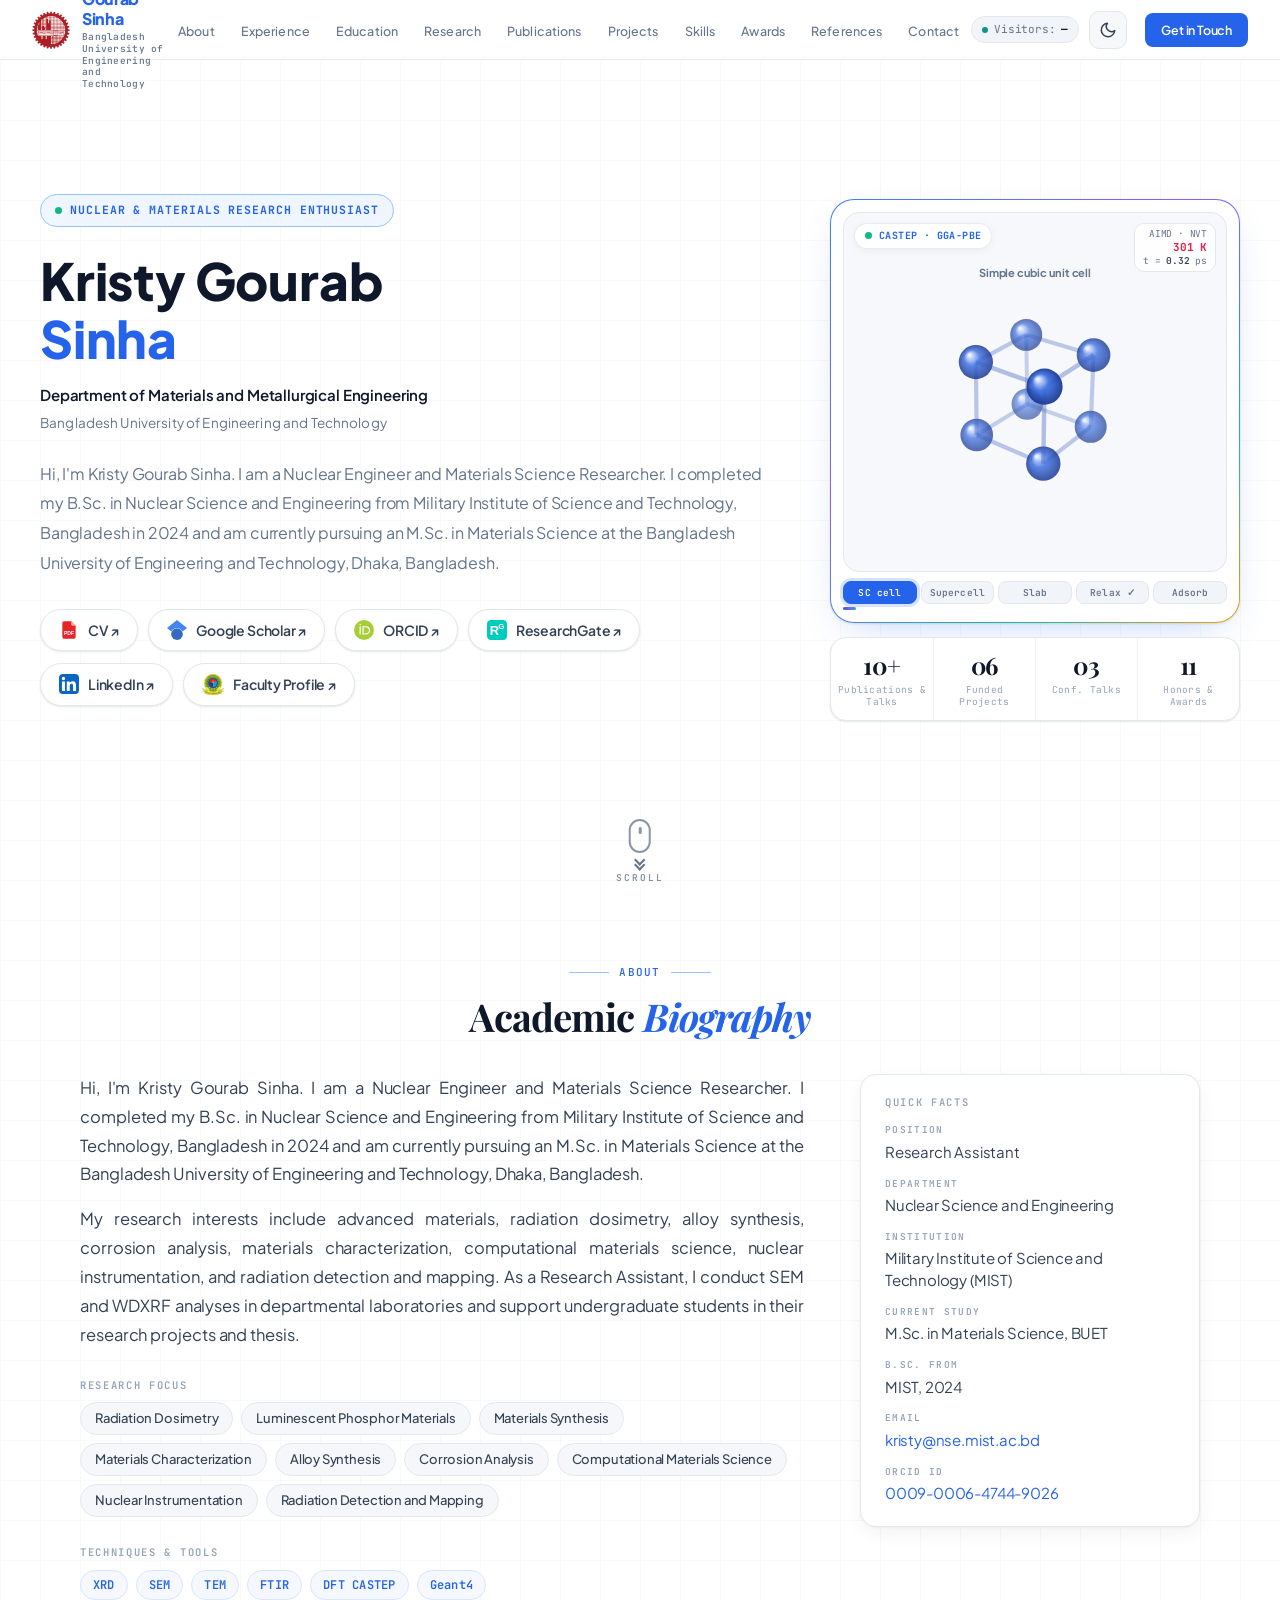
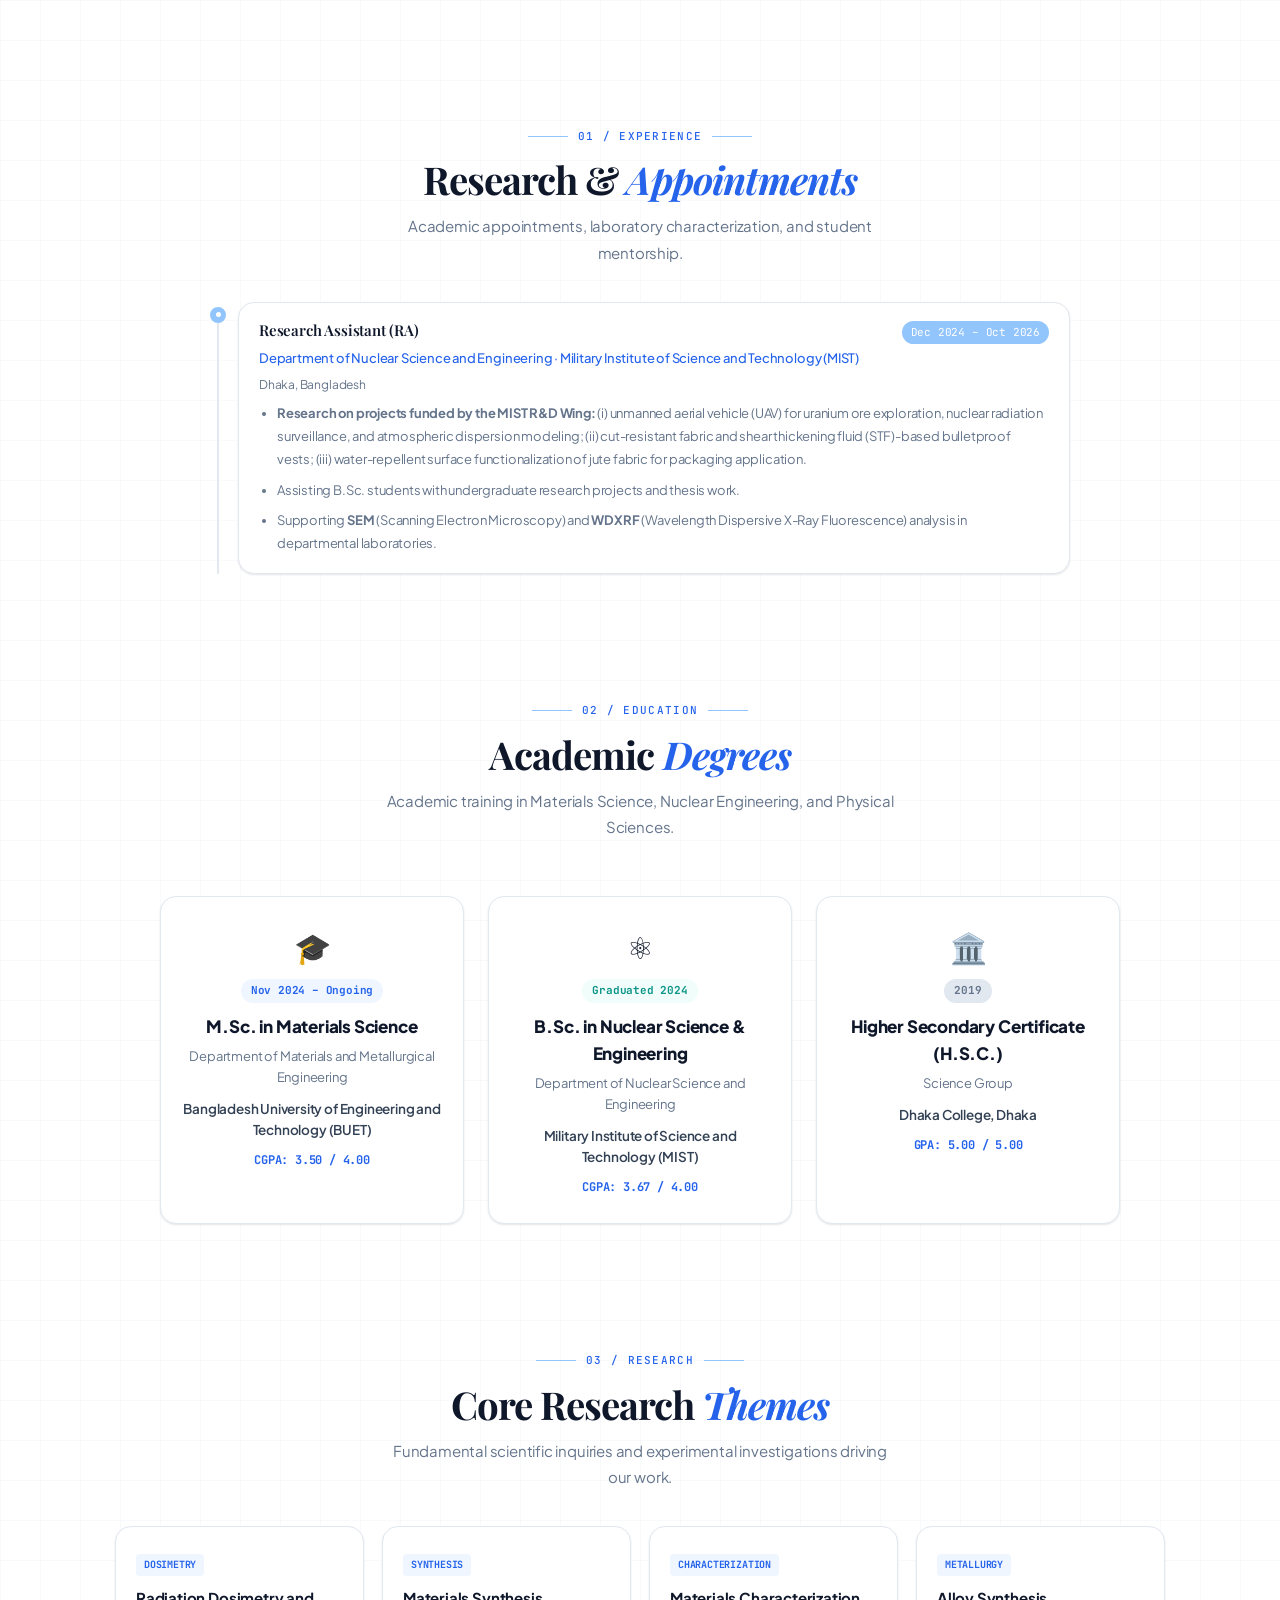
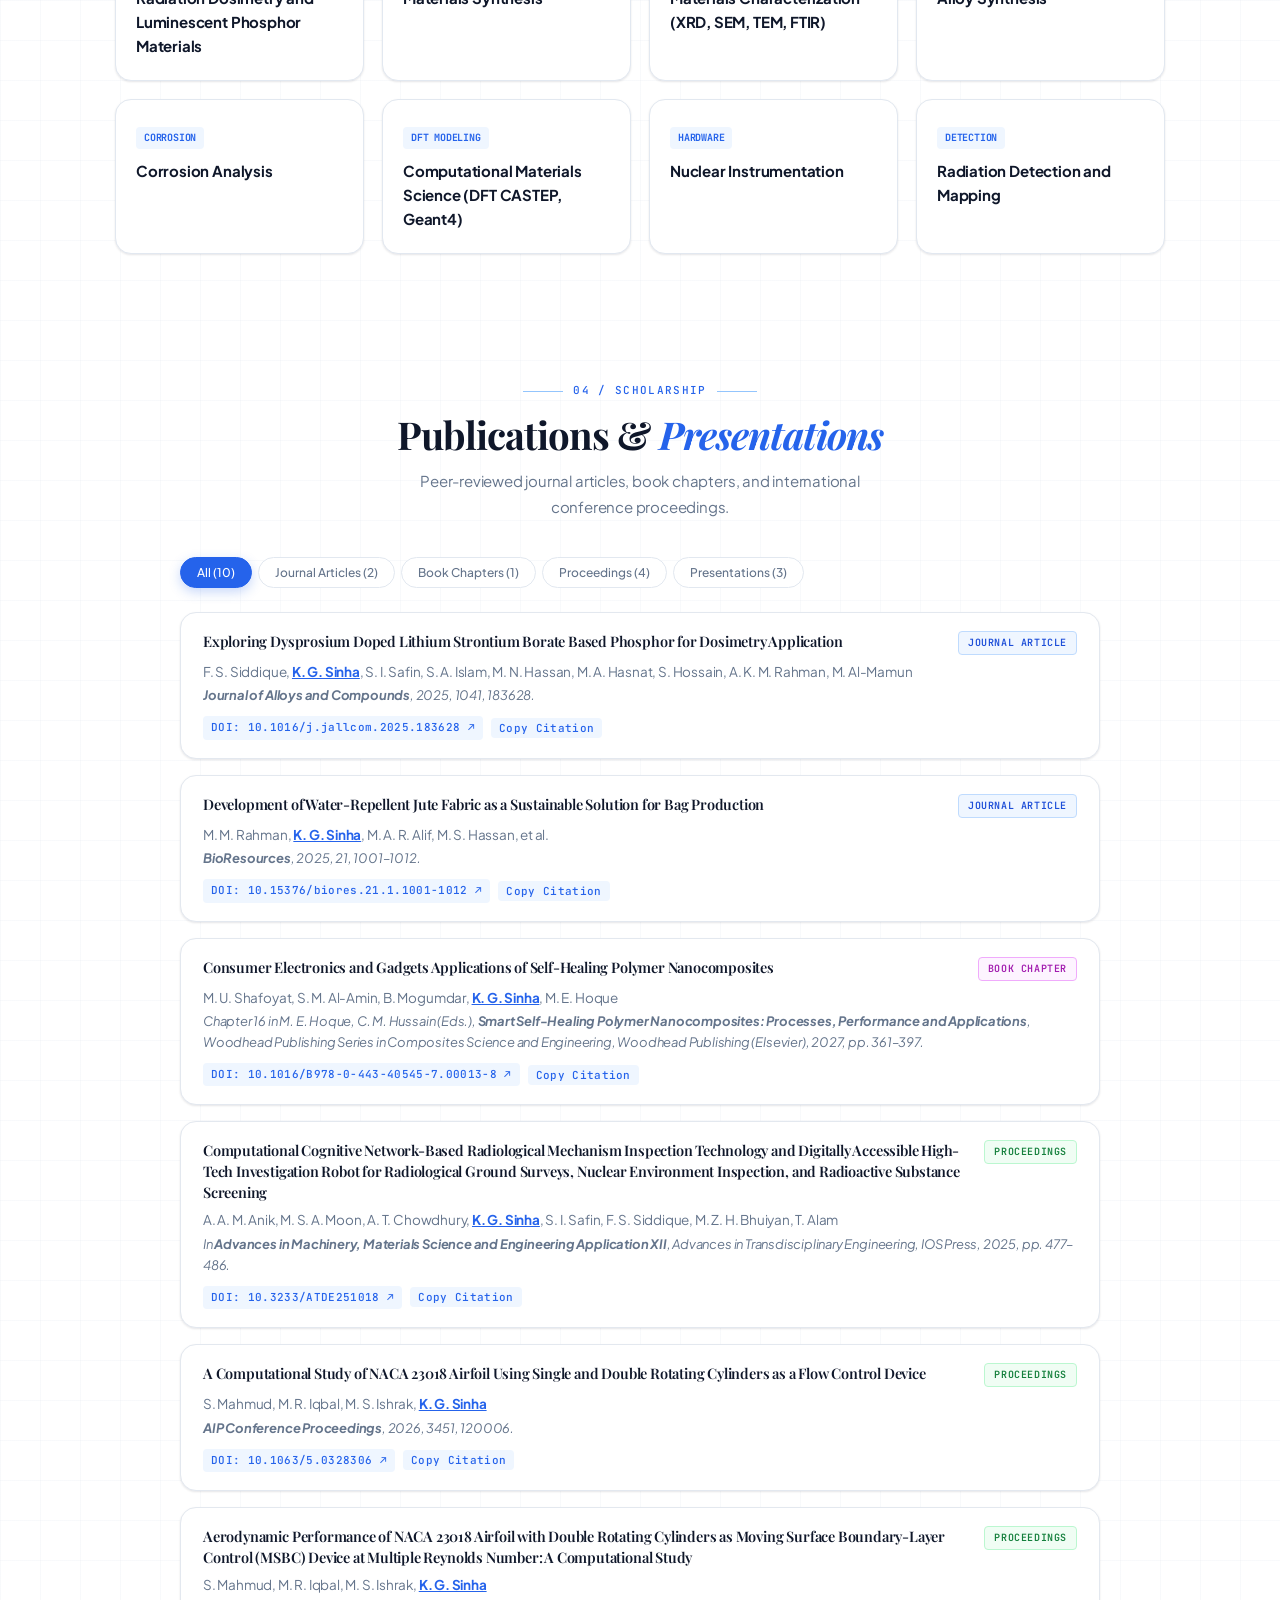
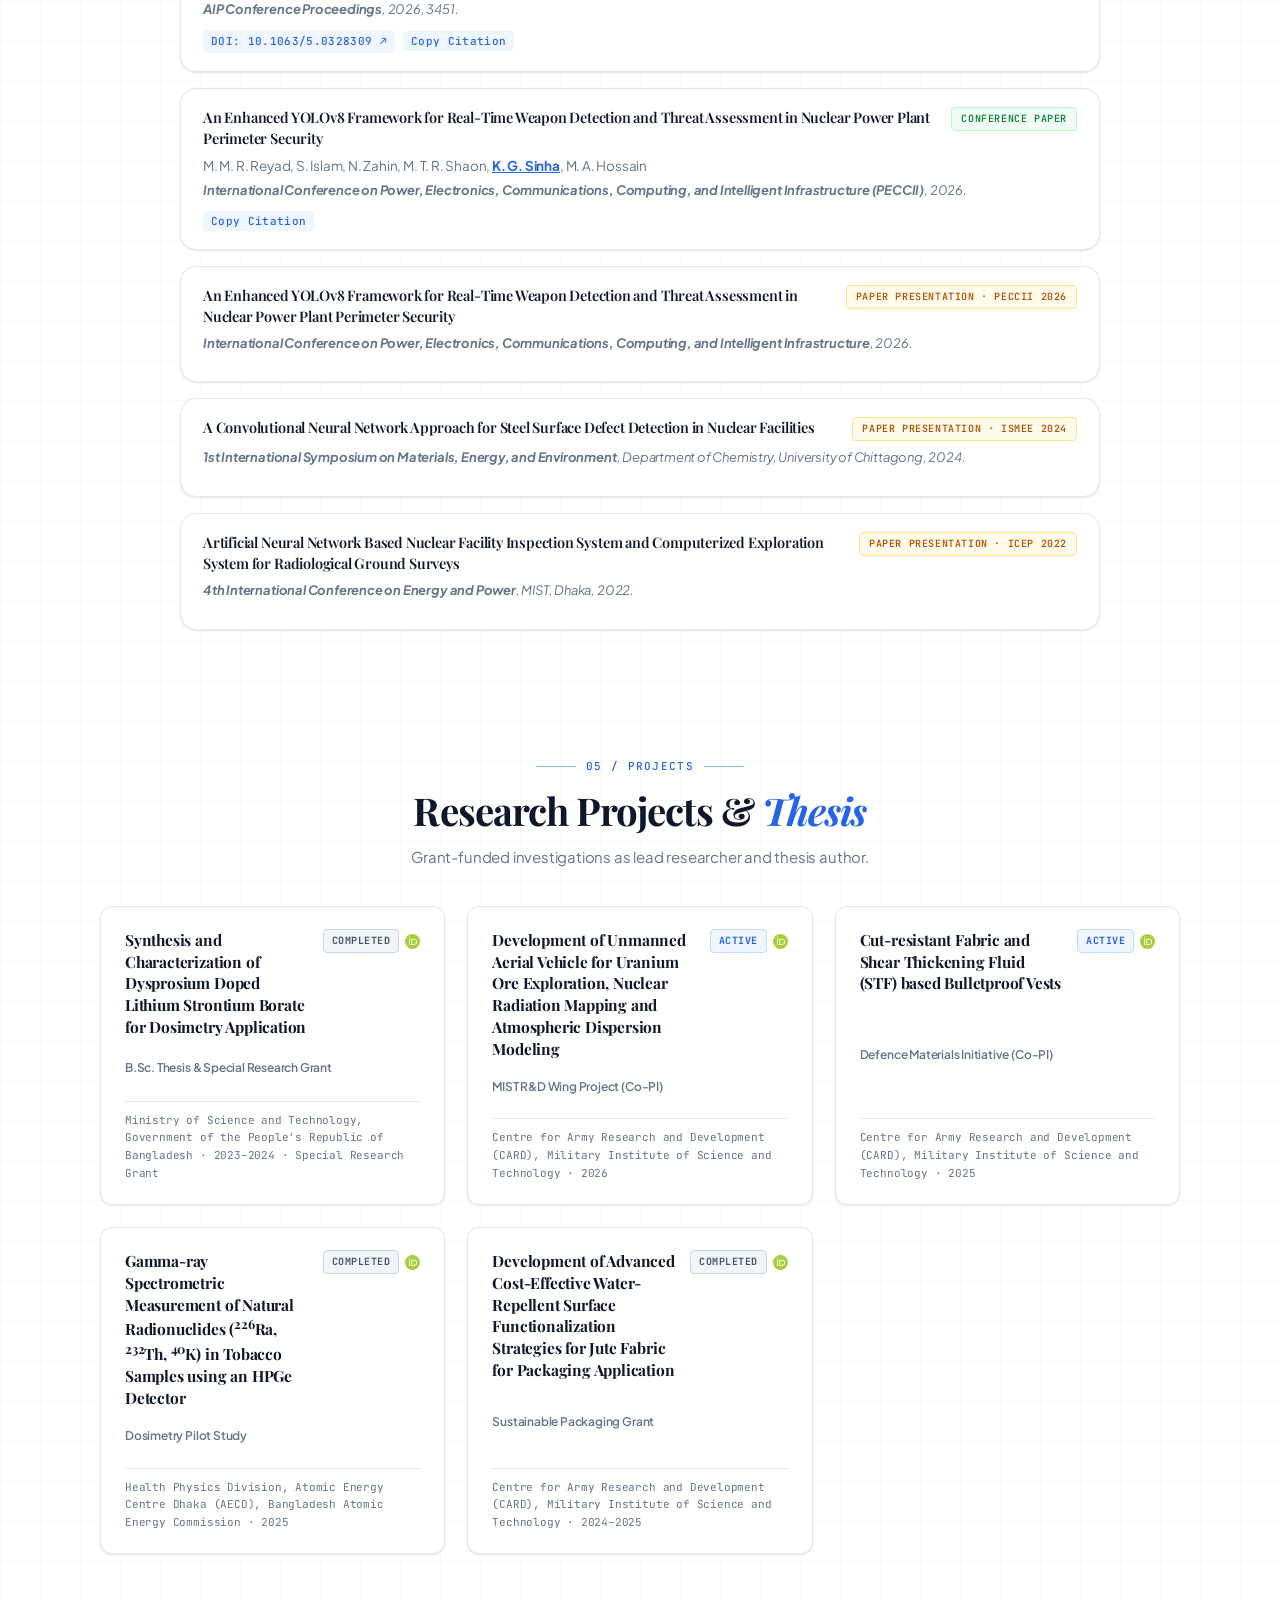
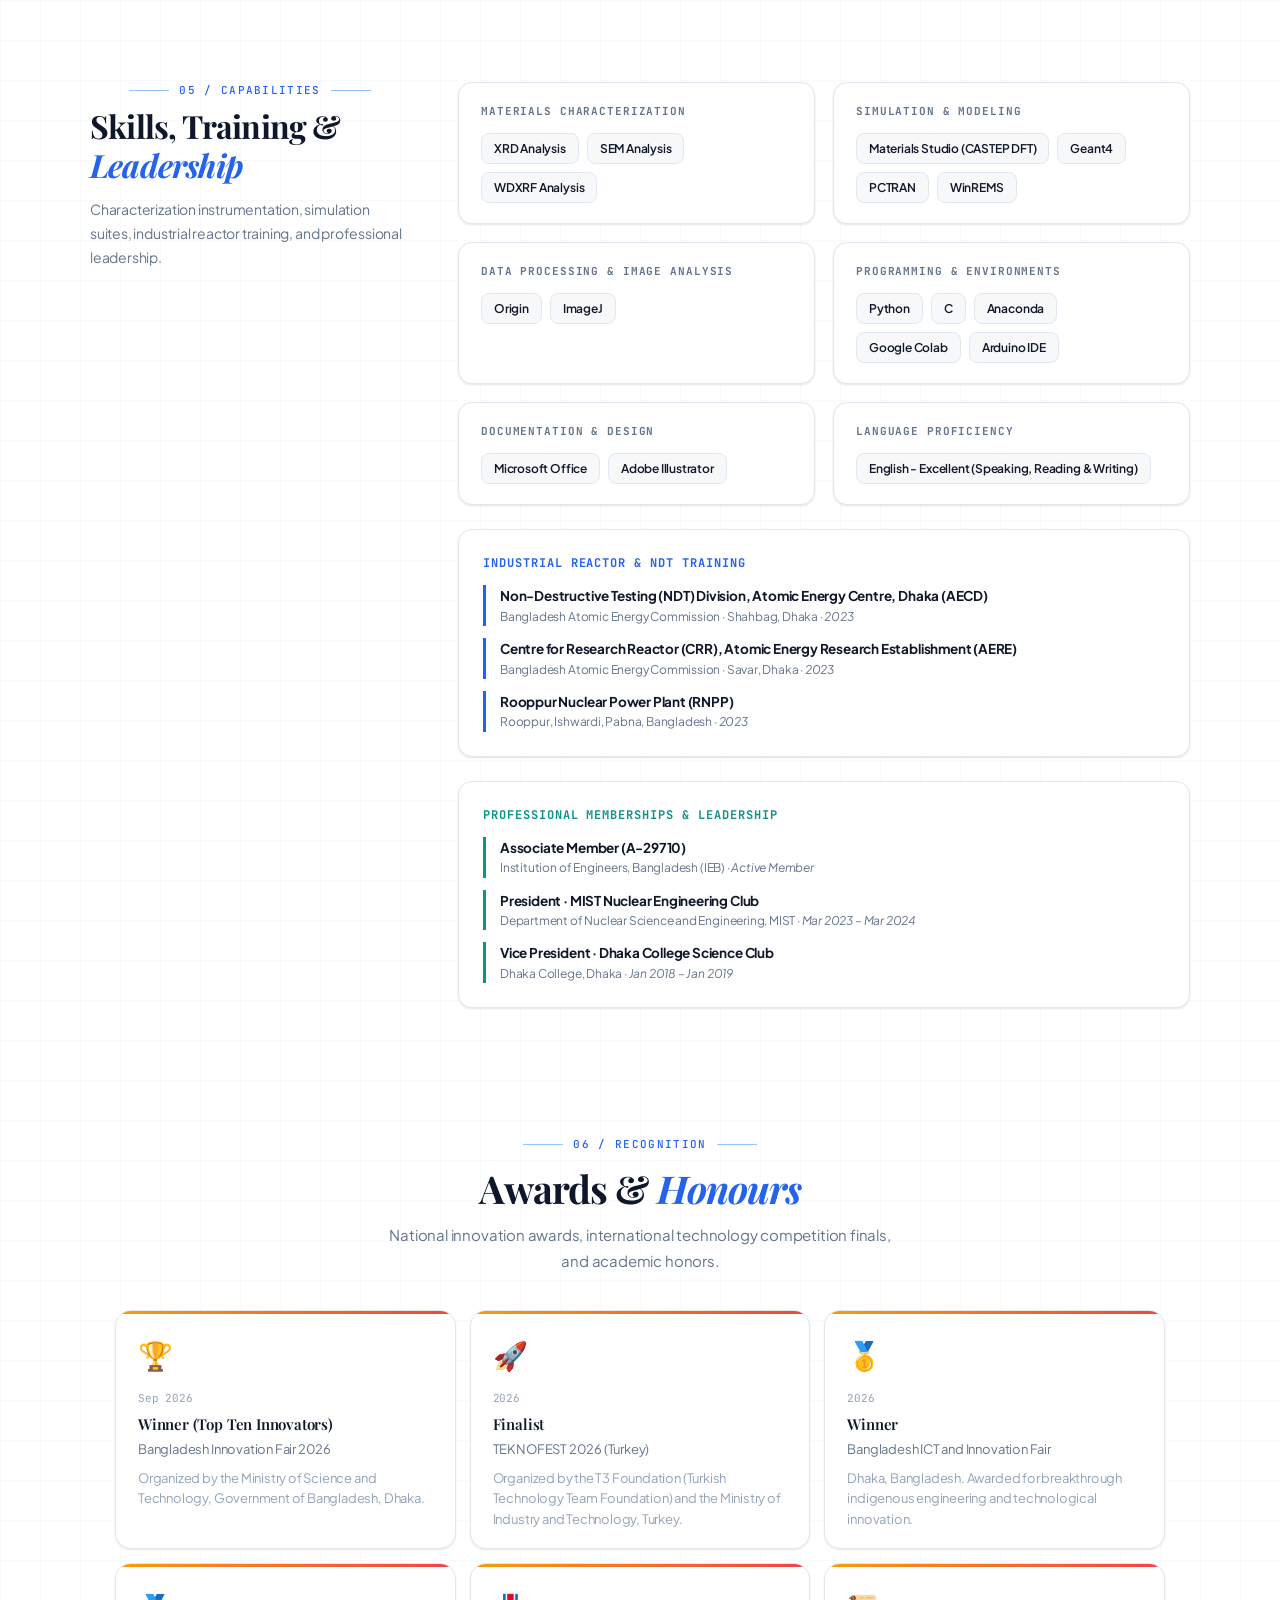
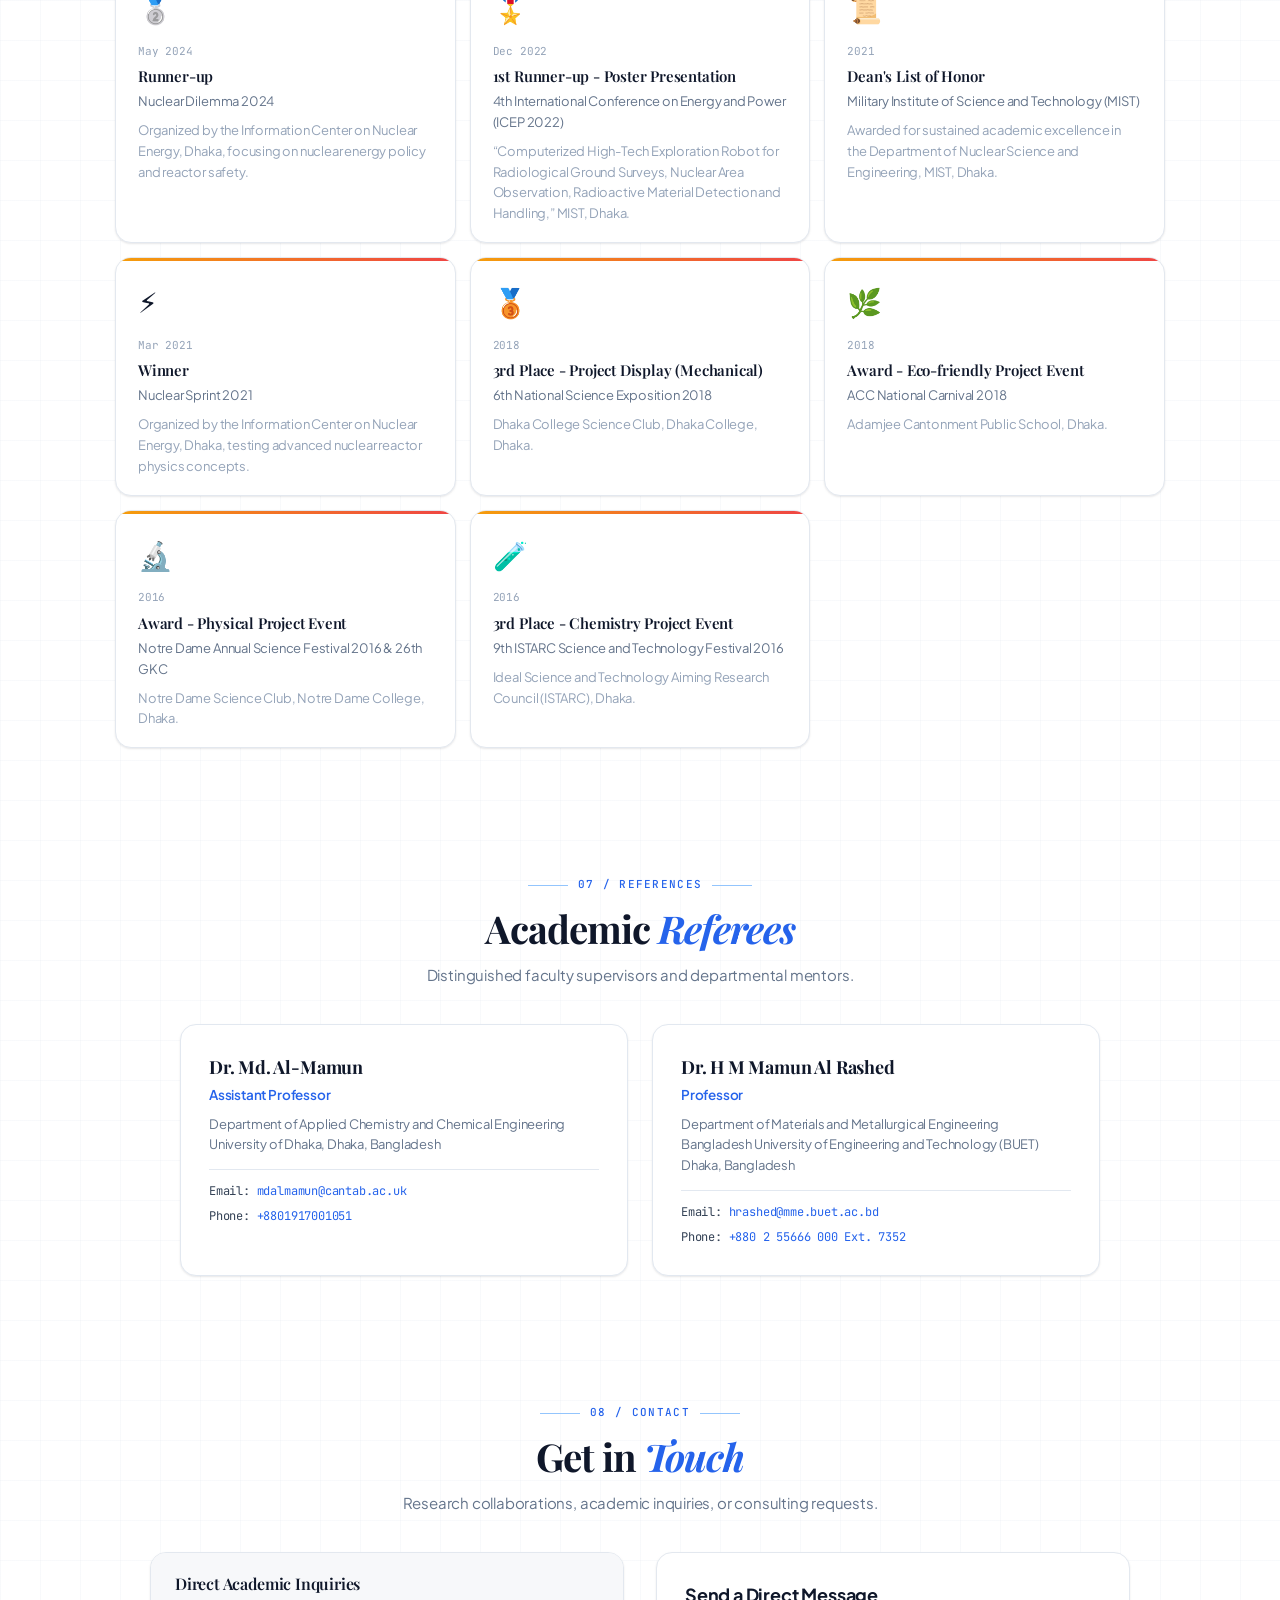
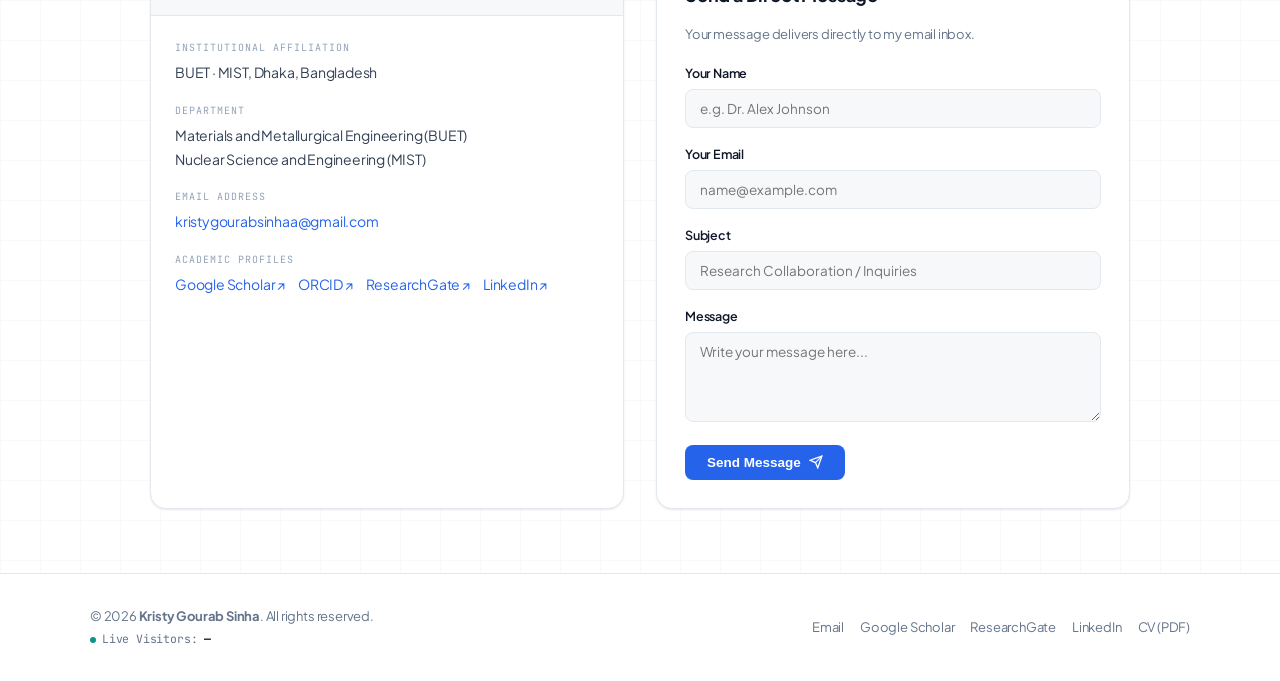
==== index.html @ 5b1b6af6 "Real unique-visitor counter (Abacus, no offsets); animated scroll-down cue; updated intro text" ====
<!DOCTYPE html>
<html lang="en" data-theme="light">
<head>
  <meta charset="UTF-8">
  <meta name="viewport" content="width=device-width, initial-scale=1.0">
  <title>Kristy Gourab Sinha - Materials Science &amp; Nuclear Engineering | BUET · MIST</title>
  <meta name="description" content="Academic &amp; research portfolio of Kristy Gourab Sinha - M.Sc. in Materials Science (BUET) and Research Assistant in Nuclear Science &amp; Engineering (MIST).">
  <meta name="author" content="Kristy Gourab Sinha">

  <!-- Open Graph -->
  <meta property="og:title" content="Kristy Gourab Sinha - BUET · MIST">
  <meta property="og:description" content="M.Sc. Researcher in Materials Science at BUET and Research Assistant at MIST.">
  <meta property="og:type" content="website">

  <!-- Theme init (runs before paint to avoid a flash of the wrong theme) -->
  <script>
    (function () {
      var t = null;
      try { t = localStorage.getItem('kgs-theme'); } catch (e) {}
      if (t !== 'dark' && t !== 'light') {
        t = (window.matchMedia && window.matchMedia('(prefers-color-scheme: dark)').matches) ? 'dark' : 'light';
      }
      document.documentElement.setAttribute('data-theme', t);
    })();
  </script>

  <!-- 4th Image Official BUET Favicon -->
  <link rel="icon" type="image/png" href="images/buet_official_logo.png">

  <!-- Fonts: Playfair Display + Plus Jakarta Sans + JetBrains Mono -->
  <link rel="preconnect" href="https://fonts.googleapis.com">
  <link rel="preconnect" href="https://fonts.gstatic.com" crossorigin>
  <link href="https://fonts.googleapis.com/css2?family=Playfair+Display:ital,wght@0,600;0,700;1,600;1,700&family=Plus+Jakarta+Sans:ital,wght@0,300;0,400;0,500;0,600;0,700;0,800;1,400;1,600;1,700&family=JetBrains+Mono:wght@400;500;600;700&display=swap" rel="stylesheet">

  <style>

:root {
  --white: #ffffff;
  --off: #f7f8fc;
  --off2: #eef0f7;
  --off3: #dde1ed;
  --ink: #0c0e18;
  --ink2: #1e2235;
  --ink3: #5a6382;
  --ink4: #9aa2bb;
  --blue: #2155d4;
  --blue-light: #eaf0ff;
  --blue-mid: #7ba4fa;
  --teal: #0b8c82;
  --teal-light: #ebfaf8;
  --amber: #c97100;
  --amber-light: #fff8ea;
  --red: #c92020;
  --red-light: #fff0f0;
  --purple-light: #f8f0ff;
  --green: #148a40;
  --green-light: #ebfaf1;
  --display: 'Playfair Display', Georgia, serif;
  --body: 'Plus Jakarta Sans', system-ui, sans-serif;
  --mono: 'JetBrains Mono', monospace;
  --shadow-sm: 0 1px 3px rgba(13,15,20,0.06), 0 1px 2px rgba(13,15,20,0.04);
  --shadow: 0 4px 16px rgba(13,15,20,0.08), 0 2px 6px rgba(13,15,20,0.04);
  --shadow-lg: 0 12px 40px rgba(13,15,20,0.12), 0 4px 12px rgba(13,15,20,0.06);
  --radius: 14px;
  --radius-sm: 8px;
  --radius-lg: 20px;
  --transition: 0.22s cubic-bezier(0.4, 0, 0.2, 1);
}
/* ── DARK MODE ── */
[data-theme="dark"] {
  --white: #0f1117;
  --off: #161920;
  --off2: #1e2130;
  --off3: #2a2f42;
  --ink: #e8ecf6;
  --ink2: #bec6dd;
  --ink3: #7c87a6;
  --ink4: #485069;
  --blue: #5b8ef5;
  --blue-light: #15213d;
  --blue-mid: #3e6ccc;
  --teal: #22c5b8;
  --teal-light: #0a2420;
  --amber: #f0a330;
  --amber-light: #271d08;
  --red: #f05050;
  --red-light: #260e0e;
  --green: #34c472;
  --green-light: #0a2018;
  --purple-light: #1e1428;
  --shadow-sm: 0 1px 3px rgba(0,0,0,.35), 0 1px 2px rgba(0,0,0,.25);
  --shadow: 0 4px 16px rgba(0,0,0,.45), 0 2px 6px rgba(0,0,0,.3);
  --shadow-lg: 0 12px 40px rgba(0,0,0,.55), 0 4px 12px rgba(0,0,0,.35);
}
[data-theme="dark"] #nav { background: rgba(15,17,23,0.96); backdrop-filter: blur(24px) saturate(200%); }
[data-theme="dark"] .hero-bg { opacity:.06; }
[data-theme="dark"] .hero-grid-bg { opacity:.03; }
[data-theme="dark"] body { background: var(--off); }
[data-theme="dark"] .section-alt { background: var(--off2); }
[data-theme="dark"] #hero { background: var(--white); }
[data-theme="dark"] .pub-card, [data-theme="dark"] .service-card,
[data-theme="dark"] .course-card, [data-theme="dark"] .thesis-card,
[data-theme="dark"] .news-card, [data-theme="dark"] .proj-card,
[data-theme="dark"] .team-card, [data-theme="dark"] .mem-card,
[data-theme="dark"] .exp-card, [data-theme="dark"] .award-card,
[data-theme="dark"] .talk-card, [data-theme="dark"] .media-card,
[data-theme="dark"] .research-card { background: var(--off2); border-color: var(--off3); }
[data-theme="dark"] .pub-older-toggle, [data-theme="dark"] .pub-older-body { background: var(--off2); border-color: var(--off3); }
[data-theme="dark"] .pub-older-year-pill { background: var(--off3); border-color: var(--off3); }
[data-theme="dark"] .hero-photo-card { background: var(--off2); }
[data-theme="dark"] .stat-row { background: var(--off2); border-color: var(--off3); }
[data-theme="dark"] .contact-card, [data-theme="dark"] .student-group-card { background: var(--off2); border-color: var(--off3); }
[data-theme="dark"] .team-photo, [data-theme="dark"] .team-initials { background: var(--off2) !important; }
[data-theme="dark"] .admin-panel { background: var(--off); }
[data-theme="dark"] .ap-tabs { background: var(--off2); border-color: var(--off3); }
[data-theme="dark"] .ap-body { background: var(--off); }
[data-theme="dark"] .ap-section { background: var(--off); }
[data-theme="dark"] .field-input, [data-theme="dark"] .field-textarea, [data-theme="dark"] .field-select { background: var(--off2); border-color: var(--off3); color: var(--ink); }
[data-theme="dark"] .add-form { background: var(--off2); border-color: var(--off3); }
[data-theme="dark"] #nav.scrolled { box-shadow: 0 2px 20px rgba(0,0,0,.3); }
html, body { transition: background-color .3s ease, color .3s ease; }

/* ── PRINT / CV ── */
@media print {
  #nav, .admin-panel, .toast-msg, .nav-cta, .nav-toggle,
  .btn-ghost, #dark-toggle, #section-rail,
  #scroll-top-btn, #scroll-bot-btn, #admin-toggle,
  .orcid-refresh-btn, .alumni-show-more-btn,
  .pub-older-toggle, .pub-filter, .orcid-chip { display:none !important; }
  body { background: white !important; color: black !important; font-size: 11pt; }
  section { page-break-inside: avoid; }
  .section-inner { padding: 20pt 0; }
  h1 { font-size: 24pt; }
  h2 { font-size: 16pt; }
  .hero-inner { grid-template-columns: 1fr !important; }
  .hero-photo-card, .hero-stat-col { display:none !important; }
  a { color: black !important; text-decoration: none; }
  .pub-year-items.collapsed { display:flex !important; }
  .pub-older-body { display:block !important; }
  .pub-older-year-items { display:flex !important; }
  /* CV mode: flat cards, no motion, tidy columns, keep cards whole */
  .pub-card, .proj-card, .course-card, .team-card, .service-card,
  .thesis-card, .news-card, .award-card, .talk-card, .media-card,
  .mem-card, .exp-card, .research-card, .edu-card {
    box-shadow:none !important; transform:none !important;
    break-inside:avoid; border:1px solid #ccc !important; background:white !important;
  }
  .course-list, .team-grid, .service-grid, .awards-grid,
  .news-grid, .research-grid { grid-template-columns:1fr 1fr !important; }
  #projects-grid, #memberships-grid { grid-template-columns:1fr 1fr !important; }
  /* show destination URLs after external links (skip DOI buttons — DOI text is enough) */
  .media-card[href^="http"]::after, .news-link[href^="http"]::after,
  .thesis-pdf[href^="http"]::after {
    content:" (" attr(href) ")"; font-size:8.5pt; color:#555; word-break:break-all;
  }
}


*, *::before, *::after { box-sizing: border-box; margin: 0; padding: 0; }
html { scroll-behavior: smooth; font-size: 16px; }
body { font-family: var(--body); background: var(--off); color: var(--ink); line-height: 1.6; -webkit-font-smoothing: antialiased; }
::-webkit-scrollbar { width: 5px; } ::-webkit-scrollbar-track { background: var(--off2); } ::-webkit-scrollbar-thumb { background: var(--off3); border-radius: 3px; }

/* ── NAV ── */
#nav {
  position: fixed; top: 0; left: 0; right: 0; z-index: 200;
  height: 60px; display: flex; align-items: center; justify-content: space-between;
  padding: 0 2rem; background: rgba(255,255,255,0.85);
  backdrop-filter: blur(20px) saturate(180%);
  border-bottom: 1px solid rgba(228,232,240,0.8);
  transition: box-shadow var(--transition);
}
#nav.scrolled { box-shadow: var(--shadow-sm); }
.nav-brand { font-family: var(--display); font-size: 16px; font-weight: 500; color: var(--ink); text-decoration: none; letter-spacing: -0.01em; }
.nav-brand span { color: var(--blue); }
.nav-links { display: flex; align-items: center; gap: 2px; list-style: none; }
.nav-links a {
  font-size: 12.5px; font-weight: 500; letter-spacing: 0.01em;
  color: var(--ink3); text-decoration: none; padding: 6px 12px;
  border-radius: var(--radius-sm); transition: all var(--transition);
}
.nav-links a:hover { color: var(--ink); background: var(--off); }
.nav-links a.active { color: var(--blue); background: var(--blue-light); }
.nav-cta { font-size: 12.5px; font-weight: 600; color: white; background: var(--blue); padding: 7px 16px; border-radius: var(--radius-sm); text-decoration: none; transition: all var(--transition); margin-left: 8px; }
.nav-cta:hover { background: #1d4ed8; transform: translateY(-1px); box-shadow: 0 4px 12px rgba(37,99,235,0.35); }
.nav-toggle { display: none; background: none; border: none; cursor: pointer; padding: 4px; flex-direction: column; gap: 5px; }
.nav-toggle span { display: block; width: 22px; height: 2px; background: var(--ink); border-radius: 1px; transition: var(--transition); }

/* ── HERO ── */
#hero {
  min-height: 100vh; display: flex; align-items: center;
  padding: 80px 2rem 60px;
  background: var(--white);
  position: relative; overflow: hidden;
}
.hero-bg {
  position: absolute; inset: 0; pointer-events: none;
  background:
    radial-gradient(ellipse 60% 50% at 70% 40%, rgba(37,99,235,0.06) 0%, transparent 70%),
    radial-gradient(ellipse 40% 40% at 20% 70%, rgba(13,148,136,0.05) 0%, transparent 60%);
}
.hero-grid-bg {
  position: absolute; inset: 0; pointer-events: none; opacity: 0.4;
  background-image: linear-gradient(var(--off3) 1px, transparent 1px), linear-gradient(90deg, var(--off3) 1px, transparent 1px);
  background-size: 40px 40px; mask-image: radial-gradient(ellipse 80% 80% at 50% 50%, black, transparent);
}
.hero-inner { max-width: 1120px; margin: 0 auto; width: 100%; display: grid; grid-template-columns: 1fr 320px; gap: 80px; align-items: center; position: relative; }
.hero-eyebrow { display: inline-flex; align-items: center; gap: 8px; background: var(--blue-light); color: var(--blue); font-size: 12px; font-weight: 600; font-family: var(--mono); letter-spacing: 0.06em; padding: 6px 14px; border-radius: 20px; margin-bottom: 1.5rem; }
.hero-eyebrow::before { content: ''; width: 6px; height: 6px; background: var(--blue); border-radius: 50%; animation: pulse 2s infinite; }
@keyframes pulse { 0%,100%{opacity:1;transform:scale(1)} 50%{opacity:0.5;transform:scale(1.4)} }
.hero h1 { font-family: var(--display); font-size: clamp(2.6rem, 5vw, 4rem); font-weight: 700; line-height: 1.1; letter-spacing: -0.03em; color: var(--ink); margin-bottom: 1.25rem; }
.hero h1 em { font-style: italic; color: var(--blue); }
.hero-dept { font-size: 14px; color: var(--ink3); margin-bottom: 1.5rem; line-height: 1.7; display: flex; flex-direction: column; gap: 2px; }
.hero-dept strong { color: var(--ink2); font-weight: 500; }
.hero-bio { font-size: 16px; color: var(--ink3); line-height: 1.85; max-width: 520px; margin-bottom: 2rem; }
.hero-actions { display: flex; gap: 10px; flex-wrap: wrap; margin-bottom: 2.5rem; }
.btn { display: inline-flex; align-items: center; gap: 7px; font-family: var(--body); font-size: 13.5px; font-weight: 600; padding: 11px 22px; border-radius: var(--radius-sm); text-decoration: none; transition: all var(--transition); cursor: pointer; border: none; }
.btn-blue { background: var(--blue); color: white; }
.btn-blue:hover { background: #1d4ed8; transform: translateY(-1px); box-shadow: 0 6px 20px rgba(37,99,235,0.35); }
.btn-ghost { background: var(--white); color: var(--ink2); border: 1.5px solid var(--off3); }
.btn-ghost:hover { border-color: var(--blue-mid); color: var(--blue); background: var(--blue-light); }
.btn svg { width: 15px; height: 15px; fill: currentColor; }
.hero-tags { display: flex; flex-wrap: wrap; gap: 7px; }
.hero-tag { font-size: 12px; font-weight: 500; background: var(--off); color: var(--ink3); border: 1px solid var(--off3); padding: 5px 12px; border-radius: 20px; transition: all var(--transition); }
.hero-tag:hover { background: var(--blue-light); color: var(--blue); border-color: var(--blue-mid); }

.hero-right { display: flex; flex-direction: column; gap: 16px; }
.hero-photo-card {
  background: var(--white); border-radius: var(--radius-lg);
  box-shadow: var(--shadow-lg); overflow: hidden;
  border: 1px solid var(--off3);
}
.hero-photo-img { width: 100%; aspect-ratio: 3/3.5; background: linear-gradient(135deg, var(--off2), var(--off3)); display: flex; align-items: center; justify-content: center; }
.hero-photo-img svg { width: 64px; height: 64px; opacity: 0.25; }
.hero-photo-footer { padding: 16px 20px; background: var(--white); }
.hero-photo-name { font-family: var(--display); font-size: 15px; font-weight: 600; color: var(--ink); }
.hero-photo-role { font-size: 12px; color: var(--ink3); margin-top: 2px; }
.stat-row { display: grid; grid-template-columns: 1fr 1fr; gap: 10px; }
.stat-card { background: var(--white); border-radius: var(--radius); padding: 16px; box-shadow: var(--shadow-sm); border: 1px solid var(--off3); text-align: center; transition: all var(--transition); }
.stat-card:hover { box-shadow: var(--shadow); transform: translateY(-3px); }
.stat-val { font-family: var(--display); font-size: 26px; font-weight: 700; color: var(--ink); display: block; }
.stat-lbl { font-size: 11px; color: var(--ink4); font-family: var(--mono); letter-spacing: 0.05em; margin-top: 2px; }

/* ── SECTION BASE ── */
.section { padding: 64px 2rem; }
.section-alt { background: var(--white); }
.section-inner { max-width: 1120px; margin: 0 auto; }
.section-head { text-align: center; margin-bottom: 36px; }
.section-eyebrow { font-family: var(--mono); font-size: 11px; font-weight: 500; letter-spacing: 0.12em; text-transform: uppercase; color: var(--blue); margin-bottom: 12px; display: flex; align-items: center; justify-content: center; gap: 10px; }
.section-eyebrow::before, .section-eyebrow::after { content:''; flex:1; max-width:40px; height:1px; background: var(--blue-mid); }
h2.section-title { font-family: var(--display); font-size: clamp(1.8rem, 3vw, 2.6rem); font-weight: 700; letter-spacing: -0.025em; color: var(--ink); line-height: 1.15; }
h2.section-title em { font-style: italic; color: var(--blue); }
.section-sub { font-size: 15px; color: var(--ink3); margin-top: 12px; max-width: 520px; margin-left: auto; margin-right: auto; line-height: 1.75; }

/* ── CARDS ── */
.card { background: var(--white); border-radius: var(--radius); border: 1px solid var(--off3); box-shadow: var(--shadow-sm); transition: all var(--transition); overflow: hidden; }
.card:hover { box-shadow: var(--shadow); transform: translateY(-3px); border-color: var(--blue-mid); }
.card-pad { padding: 24px 28px; }

/* ── RESEARCH AREAS ── */
.research-grid { display: grid; grid-template-columns: repeat(auto-fill, minmax(250px, 1fr)); gap: 20px; }
.research-card { background: var(--white); border-radius: var(--radius); border: 1px solid var(--off3); padding: 28px 24px; box-shadow: var(--shadow-sm); transition: all var(--transition); position: relative; overflow: hidden; }
.research-card::before { content:''; position:absolute; top:0; left:0; right:0; height:3px; background: linear-gradient(90deg, var(--blue), var(--teal)); opacity:0; transition: opacity var(--transition); }
.research-card:hover { box-shadow: var(--shadow); transform: translateY(-3px); border-color: transparent; }
.research-card:hover::before { opacity:1; }
.rc-icon { width:44px; height:44px; border-radius: var(--radius-sm); background: var(--blue-light); display:flex; align-items:center; justify-content:center; margin-bottom:16px; font-size:20px; }
.rc-num { font-family: var(--mono); font-size:10px; color: var(--ink4); letter-spacing:0.1em; margin-bottom:8px; }
.rc-title { font-family: var(--display); font-size:16px; font-weight:600; color: var(--ink); margin-bottom:8px; line-height:1.35; }
.rc-desc { font-size:14.5px; color: var(--ink3); line-height:1.7; margin-bottom:14px; }
.rc-tags { display:flex; flex-wrap:wrap; gap:5px; }
.rc-tag { font-size:10px; font-family: var(--mono); color: var(--blue); background: var(--blue-light); padding:3px 8px; border-radius:4px; }

/* ── PUBLICATIONS ── */
.pub-toolbar { display:flex; justify-content:space-between; align-items:center; margin-bottom:28px; flex-wrap:wrap; gap:12px; }
.pub-filters { display:flex; gap:6px; flex-wrap:wrap; }
.pf { font-size:12px; font-weight:500; padding:7px 16px; border-radius:20px; border:1.5px solid var(--off3); background:var(--white); color:var(--ink3); cursor:pointer; transition:all var(--transition); font-family:var(--body); }
.pf.on { background:var(--blue); color:white; border-color:var(--blue); box-shadow: 0 4px 12px rgba(37,99,235,0.25); }
.pf:hover:not(.on) { border-color:var(--blue-mid); color:var(--blue); background:var(--blue-light); }
.orcid-chip { display:inline-flex; align-items:center; gap:7px; font-size:12px; font-weight:500; color:var(--teal); background:var(--teal-light); padding:6px 14px; border-radius:20px; text-decoration:none; border:1px solid rgba(13,148,136,0.2); transition:all var(--transition); }
.orcid-chip svg { width:18px; height:18px; }
.orcid-chip:hover { box-shadow: 0 3px 10px rgba(13,148,136,0.2); }
.pub-list { display:flex; flex-direction:column; gap:0; }
.pub-year-group { margin-bottom:8px; }
.pub-year-header { display:flex; align-items:center; gap:14px; padding:14px 0 10px; cursor:pointer; user-select:none; border-bottom:2px solid var(--off3); margin-bottom:10px; transition:border-color .15s; }
.pub-year-header:hover { border-color:var(--blue-mid); }
.pub-year-heading { font-family:var(--display); font-size:1.35rem; font-weight:700; color:var(--ink); }
.pub-year-count { font-size:11px; font-family:var(--mono); color:var(--ink3); background:var(--off2); padding:3px 9px; border-radius:20px; }
.pub-year-chevron { margin-left:auto; font-size:14px; color:var(--ink3); transition:transform .25s; }
.pub-year-header.collapsed .pub-year-chevron { transform:rotate(-90deg); }
.pub-year-items { display:flex; flex-direction:column; gap:10px; overflow:hidden; transition:all .3s ease; padding-bottom:20px; }
.pub-year-items.collapsed { display:none; }
/* Older years archive */
.pub-older-toggle { display:flex; align-items:center; gap:12px; padding:14px 18px; margin-top:16px; background:var(--white); border-radius:12px; border:1.5px solid var(--off3); cursor:pointer; user-select:none; transition:all .2s; box-shadow:var(--shadow-sm); }
.pub-older-toggle:hover { border-color:var(--blue-mid); box-shadow:var(--shadow); }
.pub-older-toggle-icon { width:32px; height:32px; border-radius:8px; background:var(--off); display:flex; align-items:center; justify-content:center; flex-shrink:0; font-size:15px; transition:background .2s; }
.pub-older-toggle.open .pub-older-toggle-icon { background:var(--blue-light); }
.pub-older-toggle-label { font-size:13px; font-weight:600; color:var(--ink); flex:1; }
.pub-older-toggle-meta { font-size:11px; font-family:var(--mono); color:var(--ink4); background:var(--off); padding:3px 9px; border-radius:20px; }
.pub-older-chevron { font-size:12px; color:var(--ink3); transition:transform .25s; margin-left:4px; }
.pub-older-toggle.open .pub-older-chevron { transform:rotate(180deg); }
.pub-older-body { display:none; margin-top:4px; background:var(--white); border-radius:0 0 12px 12px; border:1.5px solid var(--off3); border-top:none; padding:16px 18px 18px; }
.pub-older-body.open { display:block; animation:fadeDown .2s ease; }
@keyframes fadeDown { from{opacity:0;transform:translateY(-6px)} to{opacity:1;transform:none} }
.pub-older-pills-label { font-size:10px; font-family:var(--mono); text-transform:uppercase; letter-spacing:.08em; color:var(--ink4); margin-bottom:10px; }
.pub-older-pills { display:flex; flex-wrap:wrap; gap:6px; padding-bottom:16px; border-bottom:1px solid var(--off3); margin-bottom:4px; }
.pub-older-year-pill { display:inline-flex; align-items:center; gap:6px; padding:6px 14px; background:var(--off); border:1.5px solid var(--off3); border-radius:20px; cursor:pointer; font-size:12px; font-weight:500; color:var(--ink2); transition:all .15s; user-select:none; }
.pub-older-year-pill:hover { border-color:var(--blue-mid); color:var(--blue); background:var(--blue-light); }
.pub-older-year-pill.active { background:var(--blue); color:white; border-color:var(--blue); box-shadow:0 2px 8px rgba(37,99,235,.25); }
.pub-older-pill-count { font-size:10px; font-family:var(--mono); opacity:.75; }
.pub-older-year-items { display:none; padding:14px 0 4px; }
.pub-older-year-items.open { display:flex; flex-direction:column; gap:10px; animation:fadeDown .2s ease; }
.pub-older-year-label { font-size:13px; font-weight:600; font-family:var(--display); color:var(--ink); margin-bottom:12px; padding-bottom:8px; border-bottom:1.5px solid var(--off3); display:flex; align-items:center; gap:10px; }
.pub-older-year-label span { font-size:10px; font-family:var(--mono); color:var(--ink4); background:var(--off); padding:2px 8px; border-radius:20px; font-weight:400; }
.pub-card { background:var(--white); border-radius:var(--radius); border:1px solid var(--off3); padding:18px 22px; box-shadow:var(--shadow-sm); transition:all var(--transition); }
.pub-card:hover { box-shadow:var(--shadow); border-color:var(--blue-mid); transform:translateX(3px); }
.pub-card-top { display:flex; align-items:flex-start; justify-content:space-between; gap:14px; margin-bottom:6px; }
.pub-title { font-family:var(--display); font-size:14.5px; font-weight:600; color:var(--ink); line-height:1.45; flex:1; }
.pub-title a { color:inherit; text-decoration:none; transition:color var(--transition); }
.pub-title a:hover { color:var(--blue); }
.pub-cite-badge { display:inline-flex; align-items:center; gap:5px; font-size:11px; font-family:var(--mono); font-weight:500; color:var(--amber); background:var(--amber-light); padding:4px 10px; border-radius:20px; white-space:nowrap; flex-shrink:0; }
.pub-cite-badge svg { width:12px; height:12px; fill:currentColor; }
.pub-cite-badge.loading { color:var(--ink4); background:var(--off2); }
.pub-cite-badge.zero { color:var(--ink4); background:var(--off2); }
.pub-authors { font-size:13.5px; color:var(--ink3); margin-bottom:3px; }
.pub-venue { font-size:13px; color:var(--ink3); font-style:italic; margin-bottom:10px; }
.pub-footer { display:flex; align-items:center; gap:8px; flex-wrap:wrap; }
.pub-type { font-size:10px; font-weight:600; font-family:var(--mono); letter-spacing:0.06em; padding:3px 9px; border-radius:4px; text-transform:uppercase; }
.pt-journal  { background:var(--blue-light); color:#2563eb; }
.pt-conf     { background:#fef2f2; color:#dc2626; }
.pt-preprint { background:var(--amber-light); color:#d97706; }
.pt-book     { background:var(--green-light); color:#16a34a; }
.pub-link-btn { font-size:11px; font-weight:500; font-family:var(--mono); color:var(--blue); text-decoration:none; padding:3px 8px; border-radius:4px; background:var(--blue-light); transition:all var(--transition); letter-spacing:0.03em; }
.pub-link-btn:hover { background:var(--blue); color:white; }
.pub-loading { display:flex; flex-direction:column; align-items:center; justify-content:center; padding:4rem; gap:16px; color:var(--ink3); }
.spinner { width:32px; height:32px; border:2.5px solid var(--off3); border-top-color:var(--blue); border-radius:50%; animation:spin 0.8s linear infinite; }
@keyframes spin { to{transform:rotate(360deg)} }
.cite-summary { display:inline-flex; align-items:center; gap:8px; font-size:12px; color:var(--ink3); font-family:var(--mono); padding:6px 14px; background:var(--amber-light); border-radius:20px; border:1px solid rgba(180,100,0,.15); }
.cite-summary svg { width:13px; height:13px; fill:var(--amber); }

/* ── EXPERIENCE TIMELINE ── */
.exp-timeline { position:relative; padding-left:28px; }
.exp-timeline::before { content:''; position:absolute; left:7px; top:6px; bottom:0; width:2px; background:var(--off3); border-radius:2px; }
.exp-item { position:relative; margin-bottom:32px; }
.exp-item:last-child { margin-bottom:0; }
.exp-dot { position:absolute; left:-28px; top:5px; width:16px; height:16px; border-radius:50%; background:var(--white); border:2.5px solid var(--blue-mid); display:flex; align-items:center; justify-content:center; }
.exp-dot.current { background:var(--blue-mid); }
.exp-dot.current::after { content:''; width:5px; height:5px; border-radius:50%; background:var(--white); }
.exp-card { background:var(--white); border-radius:var(--radius); border:1px solid var(--off3); padding:18px 20px; box-shadow:var(--shadow-sm); transition:all var(--transition); }
.exp-card:hover { box-shadow:var(--shadow); border-color:var(--blue-mid); transform:translateY(-3px); }
.exp-header { display:flex; justify-content:space-between; align-items:flex-start; gap:12px; margin-bottom:4px; flex-wrap:wrap; }
.exp-role { font-family:var(--display); font-size:15px; font-weight:600; color:var(--ink); line-height:1.3; }
.exp-period { font-family:var(--mono); font-size:11px; color:white; background:var(--blue-mid); padding:3px 9px; border-radius:20px; white-space:nowrap; flex-shrink:0; }
.exp-period.past { background:var(--off3); color:var(--ink3); }
.exp-org { font-size:13px; font-weight:500; color:var(--blue); margin-bottom:6px; }
.exp-dept-line { font-size:12px; color:var(--ink3); margin-bottom:6px; }
.exp-desc { font-size:13px; color:var(--ink3); line-height:1.65; }
.exp-loading { display:flex; align-items:center; gap:10px; padding:2rem; color:var(--ink3); font-size:14px; }
.orcid-source-badge { display:inline-flex; align-items:center; gap:6px; font-size:11px; font-family:var(--mono); color:var(--teal); background:var(--teal-light); padding:4px 10px; border-radius:20px; margin-bottom:20px; }
.orcid-source-badge svg { width:14px; height:14px; }

/* ── MEMBERSHIPS ── */
.membership-grid { display:grid; grid-template-columns:repeat(auto-fill, minmax(260px,1fr)); gap:14px; }
.mem-card { background:var(--white); border-radius:var(--radius); border:1px solid var(--off3); padding:18px 20px; box-shadow:var(--shadow-sm); display:flex; gap:14px; align-items:flex-start; transition:all var(--transition); }
.mem-card:hover { box-shadow:var(--shadow); border-color:var(--blue-mid); transform:translateY(-3px); }
.mem-icon { width:38px; height:38px; border-radius:10px; background:var(--blue-light); display:flex; align-items:center; justify-content:center; flex-shrink:0; }
.mem-icon svg { width:18px; height:18px; fill:var(--blue); }
.mem-body {}
.mem-org { font-size:13px; font-weight:600; color:var(--ink); margin-bottom:2px; line-height:1.35; }
.mem-role { font-size:12px; color:var(--ink3); margin-bottom:3px; }
.mem-period { font-family:var(--mono); font-size:11px; color:var(--ink4); }
.mem-type { font-size:10px; font-family:var(--mono); color:var(--blue); background:var(--blue-light); padding:2px 7px; border-radius:20px; margin-top:5px; display:inline-block; }

/* ── PROJECTS ── */
.proj-grid { display:grid; grid-template-columns:repeat(auto-fill, minmax(300px,1fr)); gap:20px; }
.proj-card { background:var(--white); border-radius:var(--radius); border:1px solid var(--off3); padding:28px 26px; box-shadow:var(--shadow-sm); transition:all var(--transition); display:flex; flex-direction:column; gap:12px; }
.proj-card:hover { box-shadow:var(--shadow); transform:translateY(-3px); border-color:var(--blue-mid); }
.proj-header { display:flex; justify-content:space-between; align-items:flex-start; gap:10px; }
.proj-title { font-family:var(--display); font-size:16px; font-weight:600; color:var(--ink); line-height:1.35; }
.proj-status { font-size:10px; font-weight:600; font-family:var(--mono); padding:4px 10px; border-radius:20px; white-space:nowrap; flex-shrink:0; text-transform:uppercase; letter-spacing:0.04em; }
.ps-active { background:var(--green-light); color:#16a34a; }
.ps-done   { background:var(--off2); color:var(--ink3); }
.ps-soon   { background:var(--amber-light); color:#d97706; }
.proj-desc { font-size:14.5px; color:var(--ink3); line-height:1.7; flex:1; }
.proj-funding { font-size:11px; font-family:var(--mono); color:var(--ink4); padding-top:8px; border-top:1px solid var(--off3); }

/* ── TEACHING ── */
.course-list { display:grid; grid-template-columns:repeat(auto-fill, minmax(340px,1fr)); gap:14px; align-items:start; } /* 2–3 columns on desktop, 1 on phones */
.course-card { background:var(--white); border-radius:var(--radius); border:1px solid var(--off3); padding:22px 24px; box-shadow:var(--shadow-sm); display:grid; grid-template-columns:100px 1fr; gap:20px; transition:all var(--transition); }
.course-card:hover { box-shadow:var(--shadow); border-color:var(--blue-mid); transform:translateY(-3px); }
.course-code-block { display:flex; flex-direction:column; align-items:center; justify-content:center; background:var(--blue-light); border-radius:var(--radius-sm); padding:12px 8px; text-align:center; }
.course-code { font-family:var(--mono); font-size:11px; font-weight:500; color:var(--blue); letter-spacing:0.05em; }
.course-sem { font-size:10px; color:var(--blue); opacity:0.7; margin-top:4px; font-family:var(--mono); }
.course-title { font-family:var(--display); font-size:15px; font-weight:600; color:var(--ink); margin-bottom:5px; }
.course-meta { font-size:12px; color:var(--ink3); margin-bottom:7px; }
.course-desc { font-size:14.5px; color:var(--ink3); line-height:1.7; }

/* ── TEAM ── */
.team-grid { display:grid; grid-template-columns:repeat(auto-fill, minmax(150px,1fr)); gap:16px; }
.team-card { background:var(--white); border-radius:var(--radius); border:1px solid var(--off3); box-shadow:var(--shadow-sm); overflow:hidden; transition:all var(--transition); text-align:center; }
.team-card:hover { box-shadow:var(--shadow); transform:translateY(-3px); border-color:var(--blue-mid); }
.team-photo { width:100%; aspect-ratio:1; background:linear-gradient(135deg, var(--off2), var(--off3)); display:flex; align-items:center; justify-content:center; }
.team-initials { font-family:var(--display); font-size:24px; font-weight:700; color:var(--ink4); font-style:italic; }
.team-body { padding:12px 10px; }
.team-name { font-weight:600; font-size:14px; color:var(--ink); margin-bottom:3px; }
.team-role { font-size:12.5px; color:var(--ink3); margin-bottom:6px; }
.team-focus { font-size:12px; color:var(--ink4); line-height:1.5; font-style:italic; }
.team-section-lbl { font-family:var(--mono); font-size:11px; letter-spacing:0.1em; text-transform:uppercase; color:var(--ink4); margin:40px 0 18px; display:flex; align-items:center; gap:12px; }
.team-section-lbl::after { content:''; flex:1; height:1px; background:var(--off3); }
.team-section-lbl:first-child { margin-top:0; }

/* ── STUDENTS ── */
.students-cols { display:grid; grid-template-columns:1fr 1fr; gap:28px; align-items:start; }
.student-group-card { background:var(--white); border-radius:var(--radius); border:1px solid var(--off3); box-shadow:var(--shadow-sm); overflow:visible; }
.sgc-header { padding:18px 22px; background:var(--off); border-bottom:1px solid var(--off3); border-radius:var(--radius) var(--radius) 0 0; }
.sgc-title { font-family:var(--display); font-size:16px; font-weight:700; color:var(--ink); }
.sgc-count { font-size:11px; font-family:var(--mono); color:var(--ink4); margin-top:2px; }
.student-row { padding:12px 18px; border-bottom:1px solid var(--off3); display:flex; justify-content:space-between; gap:12px; align-items:center; transition:background var(--transition); }
.student-avatar { width:38px; height:38px; border-radius:50%; background:var(--off2); border:1.5px solid var(--off3); overflow:hidden; flex-shrink:0; display:flex; align-items:center; justify-content:center; font-size:16px; }
.student-avatar img { width:100%; height:100%; object-fit:cover; }
.student-row-left { display:flex; align-items:center; gap:12px; }
.student-row:last-child { border-bottom:none; }
.student-row:hover { background:var(--off); }
.student-name { font-size:14px; font-weight:600; color:var(--ink); }
.student-topic { font-size:12px; color:var(--ink3); margin-top:2px; font-style:italic; }
.student-now { font-size:11px; color:var(--teal); margin-top:3px; }
.student-badge { font-size:10px; font-family:var(--mono); font-weight:500; background:var(--blue-light); color:var(--blue); padding:3px 9px; border-radius:4px; white-space:nowrap; }

/* ── THESIS ── */
.thesis-list { display:flex; flex-direction:column; gap:12px; }
.thesis-card { background:var(--white); border-radius:var(--radius); border:1px solid var(--off3); padding:20px 24px; box-shadow:var(--shadow-sm); display:grid; grid-template-columns:60px 1fr; gap:16px; transition:all var(--transition); }
.thesis-card:hover { box-shadow:var(--shadow); border-color:var(--blue-mid); transform:translateY(-3px); }
.thesis-year { font-family:var(--display); font-size:20px; font-weight:700; color:var(--ink4); text-align:center; padding-top:2px; }
.thesis-title { font-family:var(--display); font-size:14.5px; font-weight:600; color:var(--ink); margin-bottom:5px; line-height:1.45; }
.thesis-author { font-size:13.5px; color:var(--ink3); margin-bottom:6px; }
.thesis-meta { display:flex; align-items:center; gap:10px; }
.thesis-deg { font-size:10px; font-family:var(--mono); font-weight:500; color:var(--blue); background:var(--blue-light); padding:3px 8px; border-radius:4px; text-transform:uppercase; letter-spacing:0.04em; }
.thesis-pdf { font-size:11px; font-family:var(--mono); color:var(--blue); text-decoration:none; }
.thesis-pdf:hover { text-decoration:underline; }

/* ── NEWS ── */
.news-grid { display:grid; grid-template-columns:repeat(auto-fill, minmax(300px,1fr)); gap:18px; }
.news-card { background:var(--white); border-radius:var(--radius); border:1px solid var(--off3); padding:24px; box-shadow:var(--shadow-sm); transition:all var(--transition); display:flex; flex-direction:column; gap:10px; }
.news-card:hover { box-shadow:var(--shadow); transform:translateY(-3px); border-color:var(--blue-mid); }
.news-top { display:flex; justify-content:space-between; align-items:center; }
.news-date { font-size:11px; font-family:var(--mono); color:var(--ink4); }
.news-badge { font-size:10px; font-weight:600; font-family:var(--mono); padding:3px 9px; border-radius:4px; text-transform:uppercase; letter-spacing:0.04em; }
.nb-award { background:var(--amber-light); color:#d97706; }
.nb-paper { background:var(--blue-light); color:#2563eb; }
.nb-talk  { background:var(--green-light); color:#16a34a; }
.nb-grant { background:#fef2f2; color:#dc2626; }
.nb-media { background:#f5f3ff; color:#7c3aed; }
.news-title { font-family:var(--display); font-size:15px; font-weight:600; color:var(--ink); line-height:1.4; }
.news-body { font-size:14.5px; color:var(--ink3); line-height:1.7; flex:1; }
.news-link { font-size:12px; font-weight:600; color:var(--blue); text-decoration:none; margin-top:auto; }
.news-link:hover { text-decoration:underline; }

/* ── CONTACT ── */
.contact-grid { display:grid; grid-template-columns:1fr 1fr; gap:32px; }
.contact-card { background:var(--white); border-radius:var(--radius); border:1px solid var(--off3); box-shadow:var(--shadow-sm); overflow:hidden; }
.cc-header { padding:18px 24px; background:var(--off); border-bottom:1px solid var(--off3); font-family:var(--display); font-size:16px; font-weight:600; color:var(--ink); }
.cc-body { padding:24px; display:flex; flex-direction:column; gap:18px; }
.contact-item { }
.ci-label { font-size:10px; font-family:var(--mono); text-transform:uppercase; letter-spacing:0.1em; color:var(--ink4); margin-bottom:5px; }
.ci-val { font-size:14px; color:var(--ink2); line-height:1.7; }
.ci-val a { color:var(--blue); text-decoration:none; }
.ci-val a:hover { text-decoration:underline; }
.oh-list { display:flex; flex-direction:column; gap:0; }
.oh-row { display:flex; justify-content:space-between; font-size:13px; color:var(--ink3); padding:8px 0; border-bottom:1px solid var(--off3); }
.oh-row:last-child { border-bottom:none; }
.social-row { display:flex; flex-direction:column; gap:8px; }
.social-btn { display:flex; align-items:center; gap:10px; padding:11px 16px; border-radius:var(--radius-sm); border:1.5px solid var(--off3); background:var(--white); text-decoration:none; color:var(--ink2); font-size:13px; font-weight:500; transition:all var(--transition); }
.social-btn:hover { border-color:var(--blue-mid); color:var(--blue); background:var(--blue-light); transform:translateX(3px); }
.social-btn svg { width:16px; height:16px; fill:currentColor; opacity:0.6; flex-shrink:0; }
.prospect-card { grid-column:1/-1; background:linear-gradient(135deg, var(--blue-light) 0%, rgba(239,244,255,0.4) 100%); border:1.5px solid var(--blue-mid); border-radius:var(--radius); padding:28px 32px; }
.prospect-card h3 { font-family:var(--display); font-size:18px; font-weight:700; color:var(--ink); margin-bottom:10px; }
.prospect-card p { font-size:14px; color:var(--ink3); line-height:1.8; }

/* ── ADMIN PANEL ── */
#admin-toggle { position:fixed; bottom:24px; right:24px; z-index:300; width:48px; height:48px; background:var(--ink); color:white; border:none; border-radius:50%; cursor:pointer; display:none; align-items:center; justify-content:center; box-shadow:var(--shadow-lg); transition:all var(--transition); font-size:18px; }
#admin-toggle:hover { background:var(--blue); transform:scale(1.1); }
#admin-panel {
  position:fixed; top:0; right:0; bottom:0; width:480px; z-index:500;
  background:var(--white); box-shadow:-8px 0 40px rgba(13,15,20,0.15);
  transform:translateX(100%); transition:transform 0.35s cubic-bezier(0.4,0,0.2,1);
  display:flex; flex-direction:column; overflow:hidden;
}
#admin-panel.open { transform:translateX(0); }
.ap-header { padding:20px 24px; background:var(--ink); color:white; display:flex; align-items:center; justify-content:space-between; flex-shrink:0; }
.ap-title { font-family:var(--display); font-size:17px; font-weight:700; }
.ap-close { background:none; border:none; color:white; cursor:pointer; font-size:22px; opacity:0.7; line-height:1; }
.ap-close:hover { opacity:1; }
.ap-tabs { display:flex; border-bottom:1px solid var(--off3); flex-shrink:0; background:var(--off); overflow-x:auto; }
.ap-tab { padding:11px 18px; font-size:12px; font-weight:500; color:var(--ink3); border:none; background:none; cursor:pointer; border-bottom:2px solid transparent; white-space:nowrap; transition:all var(--transition); font-family:var(--body); }
.ap-tab.active { color:var(--blue); border-bottom-color:var(--blue); background:var(--white); }
.ap-body { flex:1; overflow-y:auto; padding:24px; min-height:0; }
.ap-section { display:none; overflow:visible; }
.ap-section.active { display:block; overflow:visible; }
.field-group { margin-bottom:18px; }
.field-label { font-size:11px; font-weight:600; font-family:var(--mono); text-transform:uppercase; letter-spacing:0.07em; color:var(--ink3); margin-bottom:6px; display:block; }
.field-input, .field-textarea, .field-select {
  width:100%; padding:10px 13px; border:1.5px solid var(--off3); border-radius:var(--radius-sm);
  font-family:var(--body); font-size:13.5px; background:var(--white); color:var(--ink);
  outline:none; transition:border-color var(--transition);
}
.field-input:focus, .field-textarea:focus, .field-select:focus { border-color:var(--blue); box-shadow:0 0 0 3px rgba(37,99,235,0.1); }
.field-textarea { resize:vertical; min-height:80px; }
.ap-save-btn { width:100%; padding:12px; background:var(--blue); color:white; border:none; border-radius:var(--radius-sm); font-family:var(--body); font-size:14px; font-weight:600; cursor:pointer; transition:all var(--transition); margin-top:8px; }
.ap-save-btn:hover { background:#1d4ed8; transform:translateY(-1px); }
.ap-save-btn:active { transform:translateY(0); }
.item-list { display:flex; flex-direction:column; gap:8px; margin-bottom:16px; }
.item-row { background:var(--off); border-radius:var(--radius-sm); padding:12px 14px; display:flex; justify-content:space-between; align-items:start; gap:10px; border:1px solid var(--off3); }
.item-row-info { flex:1; min-width:0; }
.item-row-title { font-size:13px; font-weight:600; color:var(--ink); white-space:nowrap; overflow:hidden; text-overflow:ellipsis; }
.item-row-sub { font-size:11px; color:var(--ink3); margin-top:2px; }
.item-row-actions { display:flex; gap:5px; flex-shrink:0; }
.btn-icon { width:28px; height:28px; border-radius:6px; border:none; cursor:pointer; display:flex; align-items:center; justify-content:center; font-size:12px; transition:all var(--transition); }
.btn-edit { background:var(--blue-light); color:var(--blue); }
.btn-edit:hover { background:var(--blue); color:white; }
.btn-del  { background:var(--red-light); color:var(--red); }
.btn-del:hover  { background:var(--red); color:white; }
.add-form { background:var(--off); border-radius:var(--radius-sm); padding:16px; border:1.5px dashed var(--off3); margin-top:12px; }
.add-form-title { font-size:12px; font-weight:600; font-family:var(--mono); text-transform:uppercase; letter-spacing:0.06em; color:var(--ink3); margin-bottom:14px; }
.add-btn { padding:8px 18px; background:var(--blue-light); color:var(--blue); border:none; border-radius:var(--radius-sm); font-family:var(--body); font-size:13px; font-weight:600; cursor:pointer; transition:all var(--transition); }
.add-btn:hover { background:var(--blue); color:white; }
.toast-msg { position:fixed; bottom:88px; right:24px; background:var(--ink); color:white; padding:10px 20px; border-radius:var(--radius-sm); font-size:13px; font-weight:500; z-index:600; opacity:0; transform:translateY(10px); transition:all 0.25s; pointer-events:none; }
.toast-msg.show { opacity:1; transform:translateY(0); }

/* ── ORCID REFRESH BUTTON ── */
.orcid-refresh-btn {
  display: inline-flex; align-items: center; gap: 6px;
  font-size: 11px; font-weight: 600; font-family: var(--mono);
  color: var(--teal); background: var(--teal-light);
  border: 1px solid rgba(13,148,136,0.25); border-radius: 20px;
  padding: 5px 13px; cursor: pointer; transition: all var(--transition);
  text-transform: uppercase; letter-spacing: 0.05em;
}
.orcid-refresh-btn:hover {
  background: var(--teal); color: white;
  box-shadow: 0 3px 10px rgba(13,148,136,0.3);
}
.orcid-refresh-btn .spin { display:inline-block; }
.orcid-refresh-btn.loading .spin { animation: spin 0.7s linear infinite; }

.orcid-status-bar { display:flex; align-items:center; gap:8px; padding:10px 14px; background:var(--teal-light); border:1px solid rgba(13,148,136,0.2); border-radius:var(--radius-sm); margin-bottom:18px; font-size:12px; color:var(--teal); }
.orcid-dot { width:7px; height:7px; background:var(--teal); border-radius:50%; }
.divider { height:1px; background:var(--off3); margin:32px 0; }

/* ── SCROLL BUTTONS ── */
.scroll-fab { position:fixed; right:26px; z-index:299; width:40px; height:40px; border-radius:50%; border:none; cursor:pointer; display:flex; align-items:center; justify-content:center; font-size:17px; box-shadow:var(--shadow); transition:all var(--transition); opacity:0; pointer-events:none; }
.scroll-fab.visible { opacity:1; pointer-events:auto; }
#scroll-top-btn { bottom:140px; background:var(--white); color:var(--ink2); border:1.5px solid var(--off3); }
#scroll-top-btn:hover { background:var(--blue); color:white; border-color:var(--blue); transform:translateY(-2px); }
#scroll-bot-btn { bottom:90px; background:var(--white); color:var(--ink2); border:1.5px solid var(--off3); }
#scroll-bot-btn:hover { background:var(--blue); color:white; border-color:var(--blue); transform:translateY(-2px); }
[data-theme="dark"] .scroll-fab { background:var(--off2); border-color:var(--off3); }

/* ── ORCID project card badge ── */
.orcid-proj { position:relative; }
.orcid-proj::after { content:''; position:absolute; top:10px; right:10px; width:18px; height:18px; border-radius:50%; background:#A6CE39 url("data:image/svg+xml,%3Csvg xmlns='http://www.w3.org/2000/svg' viewBox='0 0 256 256'%3E%3Cpath fill='%23fff' d='M86 186H71V79h15v107zm22-107h42c40 0 57 28 57 54 0 27-22 53-57 53H108V79zm15 93h25c35 0 43-27 43-40 0-21-14-39-44-39h-24v79zM89 57a10 10 0 1 1-20 0 10 10 0 0 1 20 0z'/%3E%3C/svg%3E") center/12px no-repeat; opacity:.85; pointer-events:none; }
/* ── ANIMATIONS ── */
.reveal { opacity:0; transform:translateY(24px); transition:opacity 0.55s ease, transform 0.55s ease; }
.reveal.visible { opacity:1; transform:translateY(0); }
.reveal-delay-1 { transition-delay:0.08s; }
.reveal-delay-2 { transition-delay:0.16s; }
.reveal-delay-3 { transition-delay:0.24s; }
.reveal-delay-4 { transition-delay:0.32s; }


/* ── AWARDS ── */
.awards-grid { display:grid; grid-template-columns:repeat(auto-fill,minmax(260px,1fr)); gap:14px; }
.award-card { background:var(--white); border-radius:16px; border:1px solid var(--off3); padding:22px 22px 18px; box-shadow:var(--shadow-sm); transition:all var(--transition); position:relative; overflow:hidden; }
.award-card:hover { box-shadow:var(--shadow); transform:translateY(-3px); }
.award-card::before { content:''; position:absolute; top:0; left:0; right:0; height:3px; background:linear-gradient(90deg,#f59e0b,#ef4444); }
.award-icon { font-size:28px; margin-bottom:12px; display:block; }
.award-year { font-family:var(--mono); font-size:11px; color:var(--ink4); margin-bottom:6px; }
.award-title { font-family:var(--display); font-size:15px; font-weight:600; color:var(--ink); margin-bottom:4px; line-height:1.4; }
.award-org { font-size:13px; color:var(--ink3); margin-bottom:8px; }
.award-desc { font-size:13px; color:var(--ink4); line-height:1.6; }

/* ── TALKS ── */
.talks-list { display:flex; flex-direction:column; gap:0; }
.talk-card { background:var(--white); border-radius:14px; border:1px solid var(--off3); padding:18px 22px; box-shadow:var(--shadow-sm); transition:all var(--transition); display:grid; grid-template-columns:90px 1fr; gap:18px; align-items:start; margin-bottom:10px; }
.talk-card:hover { box-shadow:var(--shadow); transform:translateX(4px); border-color:var(--blue-mid); }
.talk-date-block { background:var(--off); border-radius:10px; padding:10px 8px; text-align:center; }
.talk-month { font-family:var(--mono); font-size:10px; text-transform:uppercase; letter-spacing:.07em; color:var(--ink3); }
.talk-year { font-family:var(--display); font-size:18px; font-weight:700; color:var(--ink); line-height:1; margin:2px 0; }
.talk-type { font-size:9px; font-family:var(--mono); text-transform:uppercase; letter-spacing:.07em; }
.talk-type.keynote { color:var(--amber); }
.talk-type.invited { color:var(--blue); }
.talk-type.conf { color:var(--green); }
.talk-title { font-family:var(--display); font-size:14.5px; font-weight:600; color:var(--ink); margin-bottom:4px; line-height:1.4; }
.talk-venue { font-size:13px; color:var(--ink3); margin-bottom:4px; }
.talk-location { font-size:12px; color:var(--ink4); font-family:var(--mono); display:flex; align-items:center; gap:5px; }
.talk-badge { font-size:10px; font-family:var(--mono); font-weight:600; letter-spacing:.05em; padding:2px 8px; border-radius:20px; text-transform:uppercase; display:inline-block; margin-top:7px; }
.tb-keynote { background:var(--amber-light); color:var(--amber); }
.tb-invited { background:var(--blue-light); color:var(--blue); }
.tb-conf    { background:var(--green-light); color:var(--green); }

/* ── MEDIA / PRESS ── */
.media-intro { font-size:14px; color:var(--ink3); margin-bottom:24px; line-height:1.7; }
.media-grid { display:grid; grid-template-columns:repeat(auto-fill,minmax(280px,1fr)); gap:14px; }
.media-card { background:var(--white); border-radius:14px; border:1px solid var(--off3); padding:18px 20px; box-shadow:var(--shadow-sm); transition:all var(--transition); text-decoration:none; display:block; }
.media-card:hover { box-shadow:var(--shadow); transform:translateY(-3px); border-color:var(--blue-mid); text-decoration:none; }
.media-outlet-row { display:flex; align-items:center; justify-content:space-between; margin-bottom:10px; }
.media-outlet { font-size:11px; font-weight:600; font-family:var(--mono); color:var(--ink3); text-transform:uppercase; letter-spacing:.07em; }
.media-date { font-size:11px; color:var(--ink4); font-family:var(--mono); }
.media-headline { font-family:var(--display); font-size:14px; font-weight:600; color:var(--ink); line-height:1.45; margin-bottom:8px; }
.media-snippet { font-size:12px; color:var(--ink3); line-height:1.6; }
.media-arrow { font-size:12px; color:var(--blue); margin-top:10px; display:block; font-weight:500; }

/* ── DARK/LANG TOGGLE BUTTONS ── */
.nav-icon-btns { display:flex; align-items:center; gap:6px; margin-right:8px; }
.icon-btn { width:32px; height:32px; border-radius:8px; border:1.5px solid var(--off3); background:var(--white); color:var(--ink2); cursor:pointer; display:flex; align-items:center; justify-content:center; font-size:15px; transition:all .15s; }
.icon-btn:hover { background:var(--off); border-color:var(--ink4); }
[data-theme="dark"] .icon-btn { background:var(--off2); }


/* ── REVIEWER CARD ── */
.reviewer-card-wrap { position:relative; }
.reviewer-card { background:var(--white); border-radius:16px; border:1px solid var(--off3); padding:24px 26px 20px; box-shadow:var(--shadow-sm); overflow:hidden; position:relative; }
.reviewer-stat-row { display:flex; align-items:flex-end; gap:14px; margin-bottom:16px; }
.reviewer-big-num { font-family:var(--display); font-size:clamp(2.4rem,5vw,3.5rem); font-weight:700; color:var(--ink); line-height:1; letter-spacing:-0.04em; }
.reviewer-big-label { font-size:14px; color:var(--ink3); padding-bottom:10px; line-height:1.4; }
.reviewer-sub-stats { display:flex; gap:28px; margin-bottom:20px; flex-wrap:wrap; padding-bottom:18px; border-bottom:1px solid var(--off3); }
.reviewer-sub-stat { }
.reviewer-sub-num { font-family:var(--display); font-size:1.35rem; font-weight:700; color:var(--ink); line-height:1; }
.reviewer-sub-label { font-size:10px; color:var(--ink4); font-family:var(--mono); text-transform:uppercase; letter-spacing:.06em; margin-top:3px; }
.reviewer-journals-label { font-size:10px; font-family:var(--mono); text-transform:uppercase; letter-spacing:.1em; color:var(--ink4); margin-bottom:12px; display:flex; align-items:center; gap:8px; }
.reviewer-journals-label::after { content:''; flex:1; height:1px; background:var(--off3); }
.reviewer-journals-cloud { display:flex; flex-wrap:wrap; gap:8px; padding-bottom:18px; }
.rj-pill { display:inline-flex; align-items:center; gap:6px; padding:6px 14px; border-radius:8px; font-size:12.5px; font-weight:500; transition:all .18s; cursor:default; white-space:nowrap; line-height:1.3; }
.rj-pill:hover { transform:translateY(-2px); box-shadow:var(--shadow); filter:brightness(0.96); }
.rj-pill .rj-badge { font-size:9px; font-weight:700; font-family:var(--mono); letter-spacing:.05em; opacity:.75; text-transform:uppercase; }
.rj-pill.rj-lg { font-size:13.5px; font-weight:700; border-width:1.5px; }
.rj-pill.rj-sm { font-size:11.5px; opacity:.85; }
.reviewer-orcid-note { display:flex; align-items:center; gap:7px; font-size:11px; color:var(--ink4); margin-top:16px; padding-top:14px; border-top:1px solid var(--off3); font-family:var(--mono); }
.reviewer-orcid-note svg { width:16px; height:16px; flex-shrink:0; }
.reviewer-loading { display:flex; align-items:center; gap:12px; padding:2rem; color:var(--ink3); font-size:14px; }
[data-theme="dark"] .reviewer-card { background: var(--off2); border-color:var(--off3); }
.reviewer-orcid-note { display:flex; align-items:center; gap:7px; font-size:11px; color:var(--ink4); margin-top:20px; padding-top:16px; border-top:1px solid var(--off3); font-family:var(--mono); }
.reviewer-orcid-note svg { width:16px; height:16px; flex-shrink:0; }
.reviewer-loading { display:flex; align-items:center; gap:12px; padding:2rem; color:var(--ink3); font-size:14px; }
[data-theme="dark"] .reviewer-card { background: var(--off2); border-color:var(--off3); }


/* ── EDUCATION TIMELINE ── */
/* ── EDUCATION COMPACT HORIZONTAL TIMELINE ── */
.edu-timeline {
  position: relative;
  padding: 0 0 8px;
  overflow-x: auto;
}
/* the horizontal connecting line */
.edu-track {
  position: absolute;
  top: 22px;                      /* centre of the node */
  left: 0; right: 0;
  height: 2px;
  background: linear-gradient(to right, var(--blue) 0%, var(--off3) 100%);
  border-radius: 1px;
  z-index: 0;
}
/* row of items side by side */
.edu-items-row {
  display: flex;
  gap: 0;
  align-items: flex-start;
  position: relative;
  z-index: 1;
}
.edu-item {
  flex: 1;
  display: flex;
  flex-direction: column;
  align-items: center;
  min-width: 140px;
  max-width: 220px;
  position: relative;
}
/* node dot */
.edu-node {
  width: 44px; height: 44px;
  border-radius: 50%;
  background: var(--white);
  border: 2.5px solid var(--blue);
  display: flex; align-items: center; justify-content: center;
  box-shadow: 0 0 0 5px var(--blue-light);
  transition: all .2s;
  position: relative; z-index: 2;
  flex-shrink: 0;
  cursor: default;
}
.edu-node:hover { transform: scale(1.1); box-shadow: 0 0 0 8px var(--blue-light), var(--shadow); }
.edu-node-icon { font-size: 16px; line-height: 1; }
/* compact info card below node */
.edu-card {
  margin-top: 12px;
  background: var(--white);
  border: 1px solid var(--off3);
  border-radius: 10px;
  padding: 10px 12px;
  width: 100%;
  box-shadow: var(--shadow-sm);
  transition: all .2s;
  text-align: center;
}
.edu-card:hover { box-shadow: var(--shadow); border-color: var(--blue-mid); transform: translateY(-3px); }
.edu-year-badge {
  font-family: var(--mono);
  font-size: 10px;
  font-weight: 700;
  letter-spacing: .06em;
  color: var(--blue);
  background: var(--blue-light);
  padding: 2px 8px;
  border-radius: 20px;
  display: inline-block;
  margin-bottom: 6px;
}
.edu-degree-badge {
  display: inline-block;
  font-size: 9px;
  font-family: var(--mono);
  font-weight: 700;
  letter-spacing: .07em;
  text-transform: uppercase;
  padding: 2px 7px;
  border-radius: 20px;
  margin-bottom: 5px;
}
.edb-phd    { background: #eff4ff; color: #2563eb; }
.edb-msc    { background: #f0fdf4; color: #16a34a; }
.edb-bsc    { background: #fffbeb; color: #d97706; }
.edb-post   { background: #fdf4ff; color: #9333ea; }
.edb-other  { background: var(--off2); color: var(--ink3); }
.edb-hsc    { background: #f0fdfa; color: #0d9488; }
.edb-ssc    { background: #fff7ed; color: #ea580c; }
.edu-degree-title {
  font-size: 12px;
  font-weight: 700;
  color: var(--ink);
  line-height: 1.3;
  margin-bottom: 3px;
}
.edu-field {
  font-size: 11px;
  color: var(--ink3);
  font-style: italic;
  margin-bottom: 3px;
  line-height: 1.4;
}
.edu-school {
  font-size: 11px;
  font-weight: 600;
  color: var(--ink2);
  display: flex; align-items: center; justify-content: center;
  gap: 4px;
  line-height: 1.4;
}
.edu-school-flag { font-size: 12px; }
.edu-thesis { display: none; }   /* hidden in compact view */
/* mobile: allow horizontal scroll */
@media (max-width: 600px) {
  .edu-timeline { overflow-x: auto; padding-bottom: 8px; }
  .edu-items-row { min-width: 480px; }
}
[data-theme="dark"] .edu-card { background: var(--off2); border-color: var(--off3); }
[data-theme="dark"] .edu-node { background: var(--off2); box-shadow: 0 0 0 5px rgba(37,99,235,.15); }

/* ── UG ALUMNI SECTION ── */
/* ── ALUMNI SHOW-MORE BUTTON ── */
.alumni-show-more-btn {
  margin-top: 10px;
  width: 100%;
  padding: 13px 20px;
  border: none;
  border-radius: var(--radius-sm);
  background: linear-gradient(135deg, var(--blue) 0%, #7c3aed 100%);
  color: white;
  font-family: var(--body);
  font-size: 13px;
  font-weight: 600;
  cursor: pointer;
  transition: all var(--transition);
  display: flex;
  align-items: center;
  justify-content: space-between;
  gap: 10px;
  box-shadow: 0 4px 14px rgba(37,99,235,0.30);
  letter-spacing: 0.01em;
}
.alumni-show-more-btn:hover {
  transform: translateY(-2px);
  box-shadow: 0 8px 22px rgba(37,99,235,0.40);
  background: linear-gradient(135deg, #1d4ed8 0%, #6d28d9 100%);
}
.alumni-show-more-btn:active { transform: translateY(0); }
.alumni-show-more-left  { display:flex; align-items:center; gap:9px; }
.alumni-show-more-icon  { font-size:16px; line-height:1; }
.alumni-show-more-count {
  background: rgba(255,255,255,0.22);
  border-radius: 20px;
  padding: 2px 10px;
  font-size: 11px;
  font-family: var(--mono);
  font-weight: 700;
  letter-spacing: 0.04em;
  white-space: nowrap;
}
.alumni-show-more-arrow { font-size:13px; opacity:.85; transition: transform var(--transition); }
.alumni-show-more-btn.open .alumni-show-more-arrow { transform: rotate(180deg); }
[data-theme="dark"] .alumni-show-more-btn { box-shadow: 0 4px 14px rgba(37,99,235,0.20); }

/* ── ADMIN DRAG-AND-DROP ── */
.drag-item { cursor: grab; user-select: none; }
.drag-item:active { cursor: grabbing; }
.drag-item.dragging { opacity: .45; background: var(--blue-light) !important; border-color: var(--blue-mid) !important; }
.drag-item.drag-over { border-top: 2px solid var(--blue) !important; }
.drag-handle { color: var(--ink4); font-size: 14px; cursor: grab; padding: 0 6px; flex-shrink: 0; }

/* ── SECTION RAIL (on-this-page, desktop ≥ 1280px) ── */
#section-rail { position:fixed; right:16px; top:50%; transform:translateY(-50%); z-index:150; display:none; flex-direction:column; gap:7px; }
@media (min-width:1280px) { #section-rail { display:flex; } }
#section-rail a { position:relative; width:22px; height:14px; display:flex; align-items:center; justify-content:flex-end; text-decoration:none; }
#section-rail a::before { content:''; width:8px; height:8px; border-radius:50%; background:var(--ink4); opacity:.4; transition:all var(--transition); }
#section-rail a:hover::before { opacity:.9; transform:scale(1.25); }
#section-rail a.active::before { background:var(--blue); opacity:1; transform:scale(1.35); }
#section-rail a .rail-lbl { position:absolute; right:26px; top:50%; transform:translateY(-50%); background:var(--ink); color:var(--white); font-family:var(--mono); font-size:10px; letter-spacing:.04em; padding:3px 9px; border-radius:6px; white-space:nowrap; opacity:0; pointer-events:none; transition:opacity var(--transition); }
#section-rail a:hover .rail-lbl { opacity:1; }
[data-theme="dark"] #section-rail a .rail-lbl { background:var(--off3); color:var(--ink); }

/* ── RESPONSIVE ── */
@media(max-width:900px) {
  .hero-inner { grid-template-columns:1fr; }
  /* keep photo + stats on mobile: smaller, centered photo, 2x2 stat grid */
  .hero-right { display:flex; margin-top:28px; }
  .hero-photo-card { max-width:240px; width:100%; margin:0 auto; }
  .hero-photo-img svg { width:48px; height:48px; }
  .students-cols, .contact-grid { grid-template-columns:1fr; }  /* stacks on mobile */
  #admin-panel { width:100%; }
}
@media(max-width:700px) {
  .nav-links { display:none; position:fixed; top:60px; left:0; right:0; flex-direction:column; background:var(--white); border-bottom:1px solid var(--off3); padding:8px 0; z-index:190; }
  .nav-links.open { display:flex; }
  .nav-links a { border-radius:0; padding:11px 2rem; }
  .nav-cta { display:none; }
  .nav-toggle { display:flex; }
  .pub-card { grid-template-columns:1fr; gap:8px; }
  .course-card { grid-template-columns:1fr; gap:10px; }
  .thesis-card { grid-template-columns:1fr; gap:6px; }
}
/* ── SERVICE / EDITORIAL ── */
.service-group { margin-bottom:44px; }
.service-group:last-child { margin-bottom:0; }
.service-group-title { font-size:11px; font-family:var(--mono); text-transform:uppercase; letter-spacing:.1em; color:var(--ink3); margin-bottom:16px; padding:8px 14px; background:var(--off); border-radius:8px; display:inline-flex; align-items:center; gap:8px; }
.service-group-title::before { content:''; display:inline-block; width:6px; height:6px; border-radius:50%; background:currentColor; opacity:.5; }
.service-grid { display:grid; grid-template-columns:repeat(auto-fill, minmax(260px,1fr)); gap:14px; }
.service-card { background:var(--white); border-radius:16px; border:1px solid var(--off3); padding:20px 22px; box-shadow:var(--shadow-sm); display:flex; gap:16px; align-items:flex-start; transition:all var(--transition); position:relative; overflow:hidden; }
.service-card::after { content:''; position:absolute; top:0; left:0; right:0; height:3px; background:var(--svc-accent,var(--blue-mid)); opacity:0; transition:opacity .2s; border-radius:16px 16px 0 0; }
.service-card:hover { box-shadow:var(--shadow); transform:translateY(-3px); border-color:transparent; }
.service-card:hover::after { opacity:1; }
.service-icon { width:40px; height:40px; border-radius:10px; display:flex; align-items:center; justify-content:center; flex-shrink:0; font-size:18px; }
.si-editor   { background:var(--blue-light); }
.si-reviewer { background:var(--green-light); }
.si-committee{ background:var(--amber-light); }
.si-organizer{ background:var(--purple-light); }
.si-other    { background:var(--off2); }
.service-body { min-width:0; }
.service-venue { font-size:13.5px; font-weight:600; color:var(--ink); margin-bottom:2px; line-height:1.35; white-space:nowrap; overflow:hidden; text-overflow:ellipsis; }
.service-role-text { font-size:13px; color:var(--ink3); margin-bottom:5px; }
.service-period { font-family:var(--mono); font-size:11px; color:var(--ink4); }
.service-role-badge { font-size:10px; font-weight:600; font-family:var(--mono); letter-spacing:.05em; padding:2px 8px; border-radius:20px; text-transform:uppercase; display:inline-block; margin-top:5px; }
.srb-editor    { background:var(--blue-light); color:#2563eb; }
.srb-reviewer  { background:var(--green-light); color:#16a34a; }
.srb-committee { background:var(--amber-light); color:#d97706; }
.srb-organizer { background:var(--purple-light); color:#9333ea; }
.srb-other     { background:var(--off2); color:var(--ink3); }

/* ── ADMIN: SERVICE CATEGORY + GROUPED ITEM LISTS ── */
.svc-cat-row { align-items:center; gap:10px; }
.svc-cat-row .svc-cat-grip { cursor:grab; }
.svc-cat-row:active .svc-cat-grip { cursor:grabbing; }
.svc-cat-input { font-size:13px; font-weight:600; padding:6px 10px; width:100%;
  cursor:text; user-select:text; -webkit-user-select:text; }
.btn-move { background:var(--off2); color:var(--ink3); font-size:10px; }
.btn-move:hover:not([disabled]) { background:var(--blue-light); color:var(--blue); }
.svc-drop-list { min-height:10px; border-radius:var(--radius-sm); transition:background .15s, box-shadow .15s; }
.svc-drop-list.drop-target { background:var(--blue-light); box-shadow:inset 0 0 0 1px var(--blue-mid); }
.svc-empty-drop { font-size:12px; color:var(--ink4); font-style:italic; padding:14px; text-align:center;
  border:1px dashed var(--off3); border-radius:var(--radius-sm); }
.item-row-actions .btn-icon[disabled] { cursor:default; pointer-events:none; }

/* ── SKIP LINK (keyboard users) ── */
.skip-link { position:absolute; left:-9999px; top:0; z-index:900; background:var(--blue); color:#fff;
  padding:10px 18px; border-radius:0 0 10px 0; font-size:13px; font-weight:600; text-decoration:none; }
.skip-link:focus { left:0; }

/* ── REDUCED MOTION ── respect the OS setting; never trap content behind an animation */
@media (prefers-reduced-motion: reduce) {
  *, *::before, *::after {
    animation-duration:.001ms !important; animation-iteration-count:1 !important;
    transition-duration:.001ms !important; scroll-behavior:auto !important;
  }
  .reveal { opacity:1 !important; transform:none !important; }
}




/* ── ULTRA-LUCRATIVE PLUS JAKARTA SANS & PLAYFAIR DISPLAY STYLES ── */
:root {
  --display: 'Playfair Display', Georgia, serif;
  --display-sans: 'Plus Jakarta Sans', system-ui, -apple-system, sans-serif;
  --body: 'Plus Jakarta Sans', system-ui, -apple-system, sans-serif;
  --mono: 'JetBrains Mono', monospace;
  --blue: #2563eb;
  --blue-light: #eff6ff;
  --blue-mid: #93c5fd;
  --teal: #0d9488;
  --teal-light: #f0fdfa;
  --ink: #0f172a;
  --ink2: #334155;
  --ink3: #64748b;
  --ink4: #94a3b8;
  --white: #ffffff;
  --off: #f8fafc;
  --off2: #f1f5f9;
  --off3: #e2e8f0;
  --radius: 16px;
  --radius-sm: 8px;
  --radius-lg: 24px;
  --shadow-sm: 0 1px 3px rgba(15,23,42,0.06), 0 1px 2px rgba(15,23,42,0.04);
  --shadow: 0 4px 20px -2px rgba(15,23,42,0.08), 0 2px 8px -2px rgba(15,23,42,0.04);
  --shadow-lg: 0 16px 40px -6px rgba(15,23,42,0.12), 0 4px 16px -4px rgba(15,23,42,0.06);
}

[data-theme="dark"] {
  --ink: #f8fafc;
  --ink2: #cbd5e1;
  --ink3: #94a3b8;
  --ink4: #64748b;
  --white: #0f172a;
  --off: #0b1120;
  --off2: #1e293b;
  --off3: #334155;
  --blue-light: #1e293b;
}

body {
  font-family: var(--body);
  letter-spacing: -0.012em;
  -webkit-font-smoothing: antialiased;
}

/* ── EXACT ONE DOT FIX FOR HERO EYEBROW ── */
.hero-eyebrow::before {
  display: none !important; /* Eliminate default CSS duplicate dot */
}
.hero-eyebrow {
  display: inline-flex;
  align-items: center;
  gap: 8px;
  background: var(--blue-light);
  color: var(--blue);
  font-size: 11.5px;
  font-weight: 700;
  font-family: var(--mono);
  letter-spacing: 0.08em;
  padding: 6px 14px;
  border-radius: 24px;
  margin-bottom: 1.5rem;
  border: 1px solid var(--blue-mid);
}
.single-pulse-dot {
  width: 7px;
  height: 7px;
  border-radius: 50%;
  background: #10b981;
  box-shadow: 0 0 0 0 rgba(16, 185, 129, 0.7);
  animation: pulseEmerald 2s infinite;
  display: inline-block;
  flex-shrink: 0;
}
@keyframes pulseEmerald {
  0% { box-shadow: 0 0 0 0 rgba(16, 185, 129, 0.7); }
  70% { box-shadow: 0 0 0 8px rgba(16, 185, 129, 0); }
  100% { box-shadow: 0 0 0 0 rgba(16, 185, 129, 0); }
}

/* ── NAVBAR BRAND WITH OFFICIAL 4TH IMAGE BUET LOGO ── */
.nav-brand-container {
  display: flex;
  align-items: center;
  gap: 12px;
  text-decoration: none;
}
.buet-nav-seal {
  width: 38px;
  height: 38px;
  object-fit: contain;
  transition: transform 0.2s ease;
}
.buet-nav-seal:hover {
  transform: scale(1.06);
}
.nav-brand-text {
  display: flex;
  flex-direction: column;
  line-height: 1.25;
}
.nav-brand-name {
  font-family: var(--display-sans);
  font-size: 16px;
  font-weight: 800;
  color: var(--ink);
  letter-spacing: -0.02em;
}
.nav-brand-name span {
  color: var(--blue);
}
.nav-brand-sub {
  font-family: var(--mono);
  font-size: 9.5px;
  font-weight: 500;
  color: var(--ink3);
  letter-spacing: 0.03em;
  margin-top: 2px;
}

/* ── BIO PARAGRAPHS USING EXACT 2ND PIC FONT (Plus Jakarta Sans) ── */
.hero-bio p {
  font-family: 'Plus Jakarta Sans', system-ui, -apple-system, sans-serif !important;
  font-size: 16px !important;
  line-height: 1.85 !important;
  letter-spacing: -0.01em !important;
  font-weight: 400 !important;
  color: var(--ink3) !important;
  margin-bottom: 14px;
}
.hero-bio p strong {
  font-weight: 400 !important;
  color: var(--ink3) !important;
}

/* ── SEPARATE EYE-CATCHING RESEARCH PILLS WITH HORIZONTAL & VERTICAL GAPS ── */
.research-pills-wrap {
  display: flex;
  flex-wrap: wrap;
  row-gap: 10px;
  column-gap: 8px;
  margin-top: 20px;
  align-items: center;
}
.res-pill {
  display: inline-flex;
  align-items: center;
  font-family: var(--display-sans);
  font-size: 12px;
  font-weight: 600;
  color: var(--ink2);
  background: var(--white);
  border: 1px solid var(--off3);
  padding: 6px 13px;
  border-radius: 20px;
  box-shadow: 0 1px 3px rgba(15,23,42,0.04);
  transition: all 0.2s cubic-bezier(0.4, 0, 0.2, 1);
  letter-spacing: -0.01em;
}
.res-pill:hover {
  background: var(--blue-light);
  border-color: var(--blue-mid);
  color: var(--blue);
  transform: translateY(-2px);
  box-shadow: 0 4px 12px rgba(37,99,235,0.12);
}
.res-pill.badge-highlight {
  border-color: #cbd5e1;
  background: var(--off);
  font-family: var(--mono);
  font-size: 11.5px;
  color: var(--blue);
  font-weight: 700;
}
[data-theme="dark"] .res-pill {
  background: var(--off2);
  border-color: var(--off3);
  color: var(--ink2);
}
[data-theme="dark"] .res-pill:hover {
  background: #172554;
  border-color: #3b82f6;
  color: #93c5fd;
}

/* ── 3RD IMAGE EXACT SIR'S WEBSITE PROJECTS BOX THEME ── */
.sir-proj-grid {
  display: grid;
  grid-template-columns: repeat(auto-fill, minmax(320px, 1fr));
  gap: 22px;
  max-width: 1080px;
  margin: 0 auto;
}
.sir-proj-card {
  background: var(--white);
  border: 1px solid var(--off3);
  border-radius: 12px;
  padding: 22px 24px;
  box-shadow: 0 1px 4px rgba(15,23,42,0.05);
  display: flex;
  flex-direction: column;
  justify-content: space-between;
  gap: 16px;
  transition: all var(--transition);
  position: relative;
}
.sir-proj-card:hover {
  transform: translateY(-4px);
  box-shadow: var(--shadow);
  border-color: var(--blue-mid);
}
[data-theme="dark"] .sir-proj-card {
  background: var(--off2);
  border-color: var(--off3);
}

.sir-proj-header {
  display: flex;
  align-items: flex-start;
  justify-content: space-between;
  gap: 14px;
}
.sir-proj-title {
  font-family: var(--display);
  font-size: 15.5px;
  font-weight: 700;
  color: var(--ink);
  line-height: 1.4;
  flex: 1;
}
.sir-proj-meta-top {
  display: flex;
  align-items: center;
  gap: 6px;
  flex-shrink: 0;
}
.sir-proj-status {
  font-family: var(--mono);
  font-size: 10px;
  font-weight: 700;
  letter-spacing: 0.05em;
  text-transform: uppercase;
  padding: 3px 8px;
  border-radius: 4px;
}
.status-completed {
  background: #f1f5f9;
  color: #475569;
  border: 1px solid #cbd5e1;
}
.status-active {
  background: #eff6ff;
  color: #2563eb;
  border: 1px solid #bfdbfe;
}
[data-theme="dark"] .status-completed {
  background: #1e293b;
  color: #94a3b8;
  border-color: #334155;
}
[data-theme="dark"] .status-active {
  background: #172554;
  color: #93c5fd;
  border-color: #1e40af;
}

.sir-proj-subtag {
  font-size: 12px;
  font-weight: 600;
  color: var(--ink3);
  margin-top: 2px;
}
.sir-proj-divider {
  border-top: 1px solid var(--off3);
  margin-top: 6px;
  padding-top: 10px;
}
.sir-proj-funding {
  font-family: var(--mono);
  font-size: 11px;
  color: var(--ink3);
  line-height: 1.6;
}

/* ── 5TH IMAGE 2-COLUMN SIDEBAR & BOX LAYOUT FOR SKILLS ── */
.skills-sidebar-layout {
  display: grid;
  grid-template-columns: 320px 1fr;
  gap: 48px;
  max-width: 1100px;
  margin: 0 auto;
}
@media (max-width: 900px) {
  .skills-sidebar-layout {
    grid-template-columns: 1fr;
    gap: 28px;
  }
}
.skills-box-grid {
  display: grid;
  grid-template-columns: repeat(auto-fill, minmax(320px, 1fr));
  gap: 18px;
}
.skills-box-card {
  background: var(--white);
  border: 1px solid var(--off3);
  border-radius: 14px;
  padding: 20px 22px;
  box-shadow: var(--shadow-sm);
  transition: all var(--transition);
}
.skills-box-card:hover {
  transform: translateY(-3px);
  box-shadow: var(--shadow);
  border-color: var(--blue-mid);
}
[data-theme="dark"] .skills-box-card {
  background: var(--off2);
  border-color: var(--off3);
}
.skills-box-title {
  font-family: var(--mono);
  font-size: 11px;
  font-weight: 700;
  letter-spacing: 0.08em;
  text-transform: uppercase;
  color: var(--ink3);
  margin-bottom: 12px;
}
.skills-pills-row {
  display: flex;
  flex-wrap: wrap;
  gap: 8px;
}
.skill-pill-item {
  font-size: 12px;
  font-weight: 600;
  padding: 5px 12px;
  border-radius: 8px;
  background: var(--off);
  color: var(--ink);
  border: 1px solid var(--off3);
  transition: all 0.15s ease;
}
.skill-pill-item:hover {
  background: var(--blue-light);
  border-color: var(--blue-mid);
  color: var(--blue);
}
[data-theme="dark"] .skill-pill-item {
  background: var(--off3);
  border-color: #3b4254;
  color: #f8fafc;
}

/* 3D Crystal Hero Visual */
.crystal-hero-wrapper {
  background: var(--white);
  border-radius: var(--radius-lg);
  border: 1px solid var(--off3);
  box-shadow: var(--shadow);
  padding: 16px;
  display: flex;
  flex-direction: column;
  gap: 14px;
  transition: all var(--transition);
}
.crystal-hero-wrapper:hover {
  box-shadow: var(--shadow-lg);
  border-color: var(--blue-mid);
}
[data-theme="dark"] .crystal-hero-wrapper {
  background: var(--off2);
  border-color: var(--off3);
}
.crystal-stage {
  position: relative;
  width: 100%;
  height: 330px;
  border-radius: var(--radius);
  background: radial-gradient(circle at 50% 50%, rgba(37, 99, 235, 0.08) 0%, rgba(13, 148, 136, 0.04) 50%, transparent 80%), var(--off);
  border: 1px solid var(--off3);
  overflow: hidden;
  cursor: grab;
  user-select: none;
  -webkit-user-select: none;
  touch-action: none;
}
[data-theme="dark"] .crystal-stage {
  background: radial-gradient(circle at 50% 50%, rgba(37, 99, 235, 0.16) 0%, rgba(13, 148, 136, 0.1) 60%, transparent 85%), #090e17;
  border-color: #243048;
}
[data-theme="dark"] .crystal-stage {
  background: radial-gradient(ellipse at 50% 50%, #101828 0%, #0a0e18 100%);
  border-color: rgba(91,142,245,0.25);
}
.crystal-stage:active {
  cursor: grabbing;
}
#crystal-canvas {
  position: absolute;
  top: 0;
  left: 0;
  width: 100%;
  height: 100%;
  display: block;
}
.crystal-card-overlay {
  position: absolute;
  inset: 14px;
  pointer-events: none;
  display: flex;
  flex-direction: column;
  justify-content: space-between;
}
.crystal-pill {
  align-self: flex-start;
  display: inline-flex;
  align-items: center;
  gap: 7px;
  font-size: 11px;
  font-weight: 700;
  font-family: var(--mono);
  letter-spacing: 0.04em;
  text-transform: uppercase;
  color: var(--blue);
  background: rgba(255, 255, 255, 0.88);
  backdrop-filter: blur(10px);
  border: 1px solid rgba(226, 232, 240, 0.8);
  padding: 5px 12px;
  border-radius: 20px;
  box-shadow: 0 2px 8px rgba(0, 0, 0, 0.05);
}
[data-theme="dark"] .crystal-pill {
  background: rgba(15, 23, 42, 0.85);
  border-color: rgba(51, 65, 85, 0.8);
  color: #93c5fd;
}
.crystal-drag-hint {
  align-self: center;
  display: inline-flex;
  align-items: center;
  gap: 6px;
  font-size: 11px;
  font-weight: 600;
  font-family: var(--mono);
  color: var(--ink3);
  background: rgba(255, 255, 255, 0.88);
  backdrop-filter: blur(10px);
  border: 1px solid rgba(226, 232, 240, 0.8);
  padding: 5px 14px;
  border-radius: 20px;
  box-shadow: 0 2px 8px rgba(0, 0, 0, 0.04);
}
[data-theme="dark"] .crystal-drag-hint {
  background: rgba(15, 23, 42, 0.85);
  border-color: rgba(51, 65, 85, 0.8);
  color: var(--ink3);
}

/* Toast Message */
.toast-msg {
  position: fixed;
  bottom: 24px;
  right: 24px;
  background: #0f172a;
  color: #ffffff;
  padding: 10px 18px;
  border-radius: 10px;
  font-size: 13px;
  font-weight: 600;
  box-shadow: 0 10px 25px rgba(0,0,0,0.25);
  display: flex;
  align-items: center;
  gap: 8px;
  z-index: 1000;
  opacity: 0;
  transform: translateY(12px);
  transition: all 0.25s ease;
  pointer-events: none;
}
.toast-msg.show {
  opacity: 1;
  transform: translateY(0);
}


/* ── THEME TOGGLE BUTTON ── */
#theme-toggle {
  display: inline-flex; align-items: center; justify-content: center;
  width: 38px; height: 38px; padding: 0;
  border-radius: 10px; cursor: pointer;
  border: 1px solid var(--off3); background: var(--off);
  color: var(--ink2);
  transition: background .22s ease, border-color .22s ease, color .22s ease, transform .22s ease;
}
#theme-toggle:hover { border-color: var(--blue); color: var(--blue); }
#theme-toggle:focus-visible { outline: 2px solid var(--blue); outline-offset: 2px; }
#theme-icon { display: inline-flex; width: 18px; height: 18px; }
#theme-icon svg { width: 18px; height: 18px; }
#theme-icon .ti-sun { display: none; }
[data-theme="dark"] #theme-icon .ti-moon { display: none; }
[data-theme="dark"] #theme-icon .ti-sun { display: block; color: #fbbf24; }

/* ── PUBLICATION TYPE BADGES ── */
.pt-journal { background:#eff6ff; color:#1d4ed8; border:1px solid #bfdbfe; }
.pt-chapter { background:#fdf4ff; color:#a21caf; border:1px solid #f0abfc; }
.pt-proc    { background:#f0fdf4; color:#15803d; border:1px solid #bbf7d0; }
.pt-pres    { background:#fffbeb; color:#b45309; border:1px solid #fde68a; }
.nav-cta { white-space: nowrap; }

/* ══════════════════════════════════════════════════════════
   DARK MODE — final, authoritative palette (deep navy)
   Kept last so it wins over the earlier partial dark rules.
   ══════════════════════════════════════════════════════════ */
html[data-theme="dark"] {
  color-scheme: dark;
  --white: #121b2e;   /* card / raised surface   */
  --off:   #0a101d;   /* page background         */
  --off2:  #172238;   /* subtle fill: chips, inputs */
  --off3:  #26334d;   /* borders, dividers       */
  --ink:   #eef2fa;
  --ink2:  #c9d1e1;
  --ink3:  #9aa6bd;
  --ink4:  #68758f;
  --blue:  #5b8ff9;
  --blue-light: #14224a;
  --blue-mid:   #3d6fe0;
  --teal:  #2dd4bf;  --teal-light:  #0c2a2b;
  --amber: #fbbf24;  --amber-light: #2a1f08;
  --red:   #f87171;  --red-light:   #2b1214;
  --green: #34d399;  --green-light: #0b2a1f;
  --purple-light: #231839;
  --shadow-sm: 0 1px 3px rgba(0,0,0,.45);
  --shadow:    0 6px 22px rgba(0,0,0,.45), 0 2px 6px rgba(0,0,0,.3);
  --shadow-lg: 0 16px 44px rgba(0,0,0,.55), 0 4px 12px rgba(0,0,0,.35);
}
html[data-theme="dark"], [data-theme="dark"] body { background: var(--off); color: var(--ink2); }
[data-theme="dark"] #hero { background: radial-gradient(ellipse 70% 60% at 80% 20%, rgba(59,111,224,.10), transparent 70%), var(--off); }
[data-theme="dark"] .section-alt { background: #0e1527; border-top: 1px solid rgba(255,255,255,.03); border-bottom: 1px solid rgba(255,255,255,.03); }
[data-theme="dark"] #nav { background: rgba(10,16,29,.88); border-bottom: 1px solid var(--off3); }
[data-theme="dark"] .section-title em, [data-theme="dark"] h1 em, [data-theme="dark"] h2 em { color: #7aa5ff; }

/* cards: one consistent raised surface */
[data-theme="dark"] .pub-card, [data-theme="dark"] .service-card,
[data-theme="dark"] .course-card, [data-theme="dark"] .thesis-card,
[data-theme="dark"] .news-card, [data-theme="dark"] .proj-card,
[data-theme="dark"] .team-card, [data-theme="dark"] .mem-card,
[data-theme="dark"] .exp-card, [data-theme="dark"] .award-card,
[data-theme="dark"] .talk-card, [data-theme="dark"] .media-card,
[data-theme="dark"] .research-card, [data-theme="dark"] .edu-card,
[data-theme="dark"] .reviewer-card, [data-theme="dark"] .sir-proj-card,
[data-theme="dark"] .skills-box-card, [data-theme="dark"] .contact-card,
[data-theme="dark"] .hero-photo-card, [data-theme="dark"] .stat-row,
[data-theme="dark"] .crystal-hero-wrapper {
  background: var(--white);
  border-color: var(--off3);
  box-shadow: 0 1px 0 rgba(255,255,255,.03) inset, var(--shadow-sm);
}
[data-theme="dark"] .pub-card:hover, [data-theme="dark"] .exp-card:hover,
[data-theme="dark"] .award-card:hover, [data-theme="dark"] .research-card:hover,
[data-theme="dark"] .edu-card:hover, [data-theme="dark"] .sir-proj-card:hover,
[data-theme="dark"] .reviewer-card:hover, [data-theme="dark"] .skills-box-card:hover {
  border-color: #3a4f78;
}
[data-theme="dark"] .edu-node { background: var(--white); }

/* chips & pills */
[data-theme="dark"] .res-pill, [data-theme="dark"] .skill-pill-item { background: var(--off2); border-color: var(--off3); color: var(--ink2); }
[data-theme="dark"] .res-pill:hover { background: #172554; border-color: #3b82f6; color: #bfd5ff; }
[data-theme="dark"] .exp-period { background: #1d3b8a; color: #dbe6ff; }
[data-theme="dark"] .exp-period.past { background: var(--off2); color: var(--ink3); }
[data-theme="dark"] .exp-dot { background: var(--off); border-color: #4b7bec; }
[data-theme="dark"] .exp-dot.current { background: #4b7bec; }

/* publication badges */
[data-theme="dark"] .pt-journal { background:#13224a; color:#9cc0ff; border-color:#284a94; }
[data-theme="dark"] .pt-chapter { background:#2a1438; color:#e7a6f5; border-color:#5b2a72; }
[data-theme="dark"] .pt-proc    { background:#0e2a1d; color:#7fe0a8; border-color:#1f5a3a; }
[data-theme="dark"] .pt-pres    { background:#2b1f07; color:#fcd27a; border-color:#6b4a10; }

/* project status */
[data-theme="dark"] .status-completed { background:#1a2438; color:#a7b3c9; border-color:#2e3c58; }
[data-theme="dark"] .status-active    { background:#13224a; color:#9cc0ff; border-color:#284a94; }

/* buttons, links, forms */
[data-theme="dark"] .nav-cta { background:#3b6fe8; color:#fff; }
[data-theme="dark"] .nav-cta:hover { background:#4f80f5; box-shadow:0 4px 14px rgba(59,111,232,.4); }
[data-theme="dark"] .field-input, [data-theme="dark"] .field-textarea, [data-theme="dark"] .field-select,
[data-theme="dark"] input, [data-theme="dark"] textarea, [data-theme="dark"] select {
  background: #0d1424; border-color: var(--off3); color: var(--ink);
}
[data-theme="dark"] input::placeholder, [data-theme="dark"] textarea::placeholder { color: var(--ink4); }
[data-theme="dark"] input:focus, [data-theme="dark"] textarea:focus { border-color: var(--blue); outline: none; box-shadow: 0 0 0 3px rgba(91,143,249,.18); }
[data-theme="dark"] footer { background: #080d18 !important; }
[data-theme="dark"] ::selection { background: rgba(91,143,249,.35); color: #fff; }
[data-theme="dark"] #theme-toggle { background: var(--off2); border-color: var(--off3); }

/* ── HERO CRYSTAL: overlay, legend, coverage ── */
.crystal-stage { height: 340px; }
.crystal-top { display:flex; align-items:flex-start; justify-content:space-between; gap:8px; }
.crystal-rotate-ic {
  display:inline-flex; align-items:center; justify-content:center;
  width:28px; height:28px; border-radius:50%;
  color: var(--ink3); background: rgba(255,255,255,.85);
  border:1px solid rgba(226,232,240,.9); backdrop-filter: blur(8px);
}
.crystal-rotate-ic svg { width:13px; height:13px; }
.crystal-legend {
  align-self: stretch;
  display:flex; align-items:center; justify-content:space-between; flex-wrap:wrap; gap:6px 10px;
  font-family: var(--mono); font-size:10.5px; font-weight:600; color: var(--ink3);
  background: rgba(255,255,255,.86); backdrop-filter: blur(10px);
  border:1px solid rgba(226,232,240,.9); border-radius:12px; padding:6px 10px;
}
.crystal-legend > span { display:inline-flex; align-items:center; gap:5px; white-space:nowrap; }
.lg-dot { width:9px; height:9px; border-radius:50%; display:inline-block; }
.lg-host { background: radial-gradient(circle at 35% 30%, #e9f0ff, #3567d6 50%, #173581); }
.lg-gas  { background: radial-gradient(circle at 35% 30%, #fff6dc, #f59e0b 50%, #b45309); }
.lg-ads  { background: radial-gradient(circle at 35% 30%, #e2fbef, #10b981 50%, #047857); }
.crystal-theta { color: var(--ink2); }
.crystal-theta strong { color: #059669; font-variant-numeric: tabular-nums; }
[data-theme="dark"] .crystal-stage {
  background: radial-gradient(ellipse at 50% 40%, #14203a 0%, #0b1222 70%, #080d19 100%);
  border-color: #22304d;
}
[data-theme="dark"] .crystal-pill,
[data-theme="dark"] .crystal-rotate-ic,
[data-theme="dark"] .crystal-legend { background: rgba(11,18,34,.82); border-color: #273552; }
[data-theme="dark"] .crystal-pill { color:#9cc0ff; }
[data-theme="dark"] .lg-host { background: radial-gradient(circle at 35% 30%, #eef4ff, #5b8ff9 50%, #1d3a8f); }
[data-theme="dark"] .lg-gas  { background: radial-gradient(circle at 35% 30%, #fff8e3, #fbbf24 50%, #b45309); }
[data-theme="dark"] .lg-ads  { background: radial-gradient(circle at 35% 30%, #eafff5, #34d399 50%, #047857); }
[data-theme="dark"] .crystal-theta strong { color:#34d399; }

/* ── small screens: keep the nav on one line ── */
@media (max-width: 700px) {
  .nav-brand-sub { display: none; }
  .nav-brand-name { white-space: nowrap; font-size: 15px; }
  .visitor-counter-pill > span:nth-child(2) { display: none; }
}

/* ══════════════════════════════════════════════════════════
   PAGE BACKGROUNDS
   Day:   white #ffffff with a faint 40px graph-paper grid
   Night: flat charcoal #141518
   Cards sit on top as clearly bordered boxes.
   ══════════════════════════════════════════════════════════ */
html[data-theme="light"] {
  --off:  #f7f8fa;  --white: #ffffff;  --off2: #f1f4f8;  --off3: #e2e8f0;
  --shadow-sm: 0 1px 2px rgba(15,23,42,.06), 0 1px 3px rgba(15,23,42,.05);
  --shadow:    0 4px 14px rgba(15,23,42,.07), 0 1px 3px rgba(15,23,42,.05);
}
html[data-theme="dark"] {
  --off:  #141518;  --white: #1c1e23;  --off2: #23262c;  --off3: #30333b;
  --blue-light: #1a2440;
}
html[data-theme="light"] { background: #ffffff; }
html[data-theme="light"] body {
  background-color: #ffffff;
  background-image:
    linear-gradient(rgba(226,232,240,.24) 1px, transparent 1px),
    linear-gradient(90deg, rgba(226,232,240,.24) 1px, transparent 1px);
  background-size: 40px 40px;
}
html[data-theme="dark"], html[data-theme="dark"] body { background: #141518; }
html[data-theme] #hero,
html[data-theme] .section-alt { background: transparent; border-top: 0; border-bottom: 0; }
#hero .hero-bg, #hero .hero-grid-bg { display: none; }
html[data-theme="light"] #nav { background: #ffffff; border-bottom: 1px solid #e8edf3; }
html[data-theme="dark"]  #nav { background: #141518; border-bottom: 1px solid #262930; }
html[data-theme="dark"] footer { background: #141518 !important; border-top: 1px solid #262930; }

/* cards: clearly visible boxes on the flat page */
html[data-theme="light"] :is(.pub-card, .service-card, .course-card, .thesis-card, .news-card, .proj-card,
  .team-card, .mem-card, .exp-card, .award-card, .talk-card, .media-card, .research-card, .edu-card,
  .reviewer-card, .sir-proj-card, .skills-box-card, .contact-card, .stat-card, .hero-photo-card) {
  background: #ffffff; border-color: #e3e8ef; box-shadow: var(--shadow-sm);
}
html[data-theme="dark"] :is(.pub-card, .service-card, .course-card, .thesis-card, .news-card, .proj-card,
  .team-card, .mem-card, .exp-card, .award-card, .talk-card, .media-card, .research-card, .edu-card,
  .reviewer-card, .sir-proj-card, .skills-box-card, .contact-card, .stat-card, .stat-row, .hero-photo-card) {
  background: #1c1e23; border-color: #30333b; box-shadow: none;
}

/* ══════════════════════════════════════════════════════════
   HERO DFT VISUAL — workflow stepper + slab + PDOS + work function
   ══════════════════════════════════════════════════════════ */
/* hero grid: text column fills the space up to the DFT card (no dead gap) */
@media (min-width: 1000px) { .hero-inner { max-width: 1200px; grid-template-columns: minmax(0, 1fr) 360px; gap: 44px; } }
@media (min-width: 1200px) { .hero-inner { grid-template-columns: minmax(0, 1fr) 410px; gap: 56px; } }
#hero .hero-bio { max-width: none; }
.crystal-hero-wrapper {
  gap: 9px; padding: 12px;
  border: 1px solid transparent;
  background:
    linear-gradient(#ffffff, #ffffff) padding-box,
    linear-gradient(140deg, #3b82f6, #8b5cf6 40%, #14b8a6 75%, #f59e0b) border-box;
  box-shadow: 0 14px 40px -18px rgba(37,99,235,.35), var(--shadow-sm);
}
html[data-theme="dark"] .crystal-hero-wrapper {
  background:
    linear-gradient(#1c1e23, #1c1e23) padding-box,
    linear-gradient(140deg, #6366f1, #a855f7 40%, #2dd4bf 75%, #fbbf24) border-box;
  border-color: transparent;
  box-shadow: 0 18px 50px -20px rgba(99,102,241,.5);
}
.crystal-hero-wrapper:hover { border-color: transparent; }
.crystal-stage { height: 360px; background: #f6f8fb; border: 1px solid #e3e8ef; }
@media (max-width: 640px) { .crystal-stage { height: 320px; } }
.dft-steps { padding-bottom: 7px; }

/* hero stats: one tidy strip of four instead of a 2×2 block */
html[data-theme] .hero-right { gap: 14px; }
html[data-theme] .hero-right .stat-row {
  grid-template-columns: repeat(4, minmax(0, 1fr)); gap: 0; overflow: hidden;
  background: #ffffff; border: 1px solid #e3e8ef; border-radius: 16px; box-shadow: var(--shadow-sm);
}
html[data-theme] .hero-right .stat-card {
  background: transparent; border: 0; border-left: 1px solid #eef1f5; border-radius: 0; box-shadow: none;
  padding: 14px 6px 12px; transform: none;
}
html[data-theme] .hero-right .stat-card:first-child { border-left: 0; }
html[data-theme] .hero-right .stat-card:hover { background: #f8fafc; transform: none; box-shadow: none; }
.hero-right .stat-val { font-size: 24px; line-height: 1.1; }
.hero-right .stat-lbl { display: block; margin-top: 5px; font-size: 9.5px; line-height: 1.3; letter-spacing: .03em; }
html[data-theme="dark"] .hero-right .stat-row { background: #1c1e23; border-color: #30333b; box-shadow: none; }
html[data-theme="dark"] .hero-right .stat-card { border-left-color: #2a2d35; }
html[data-theme="dark"] .hero-right .stat-card:first-child { border-left: 0; }
html[data-theme="dark"] .hero-right .stat-card:hover { background: #22252b; }
html[data-theme="dark"] .crystal-stage { background: #0e1016; border-color: #262a35; }
.crystal-card-overlay { inset: 10px; }
.crystal-pill { font-size: 10px; padding: 4px 10px; }
.dft-md {
  display: inline-flex; flex-direction: column; align-items: flex-end; gap: 1px;
  font-family: var(--mono); font-size: 9.5px; line-height: 1.25; color: var(--ink3);
  background: rgba(255,255,255,.9); border: 1px solid #e3e8ef;
  padding: 4px 8px; border-radius: 10px;
}
.dft-md strong { color: #e11d48; font-size: 11px; }
.dft-md b { color: var(--ink2); font-weight: 600; font-variant-numeric: tabular-nums; }
html[data-theme="dark"] .dft-md { background: rgba(14,16,22,.9); border-color: #2b2f3a; }
html[data-theme="dark"] .dft-md strong { color: #fb7185; }
html[data-theme="dark"] .crystal-pill,
html[data-theme="dark"] .crystal-legend { background: rgba(14,16,22,.9); border-color: #2b2f3a; }
.crystal-legend { font-size: 9.5px; padding: 5px 8px; gap: 4px 8px; }
.lg-dot { width: 8px; height: 8px; }
.lg-rho { background: linear-gradient(90deg, #facc15 50%, #22d3ee 50%); }

/* workflow stepper */
.dft-steps { position: relative; display: grid; grid-template-columns: repeat(5, 1fr); gap: 4px; padding-bottom: 6px; }
.dft-step {
  font: 600 9.5px/1 var(--mono); letter-spacing: .01em; text-align: center; white-space: nowrap; overflow: hidden; text-overflow: ellipsis;
  padding: 6px 2px; border-radius: 8px; cursor: pointer;
  color: var(--ink3); background: var(--off2); border: 1px solid var(--off3);
  transition: background .25s, color .25s, border-color .25s, box-shadow .25s;
}
.dft-step:hover { border-color: var(--blue-mid); color: var(--ink); }
@media (max-width: 420px) { .dft-step { font-size: 8.5px; letter-spacing: -.03em; padding: 6px 1px; } .dft-steps { gap: 3px; } }
.dft-step:focus-visible { outline: 2px solid var(--blue); outline-offset: 1px; }
.dft-step.done { color: #047857; background: #ecfdf5; border-color: #a7f3d0; }
.dft-step.on { color: #ffffff; background: #2563eb; border-color: #2563eb; box-shadow: 0 0 0 3px rgba(37,99,235,.18); }
html[data-theme="dark"] .dft-step.done { color: #6ee7b7; background: #0b2a20; border-color: #14532d; }
html[data-theme="dark"] .dft-step.on { background: #4f7cf7; border-color: #4f7cf7; box-shadow: 0 0 0 3px rgba(79,124,247,.25); }
.dft-step-bar { position: absolute; left: 0; bottom: 0; height: 3px; width: 0; border-radius: 3px;
  background: linear-gradient(90deg, #2563eb, #8b5cf6, #14b8a6); }

/* plots */
.dft-panels { display: grid; grid-template-columns: 1fr 1fr; gap: 8px; }
.dft-panel { border-radius: 12px; padding: 6px 6px 4px; min-width: 0; background: #f6f8fb; border: 1px solid #e3e8ef; }
html[data-theme="dark"] .dft-panel { background: #0e1016; border-color: #262a35; }
.dft-panel-head { display: flex; flex-wrap: wrap; justify-content: space-between; align-items: baseline; gap: 0 4px; padding: 0 2px 2px;
  font-family: var(--mono); font-size: 9.5px; color: var(--ink3); }
.dft-panel-head span { font-weight: 700; color: var(--ink2); letter-spacing: .02em; white-space: nowrap; }
.dft-panel-head em { font-style: normal; white-space: nowrap; }
.dft-panel-head b { color: #7c3aed; font-variant-numeric: tabular-nums; }
html[data-theme="dark"] .dft-panel-head b { color: #c4b5fd; }
.dft-panel canvas { display: block; width: 100%; height: 118px; }
.dft-readout {
  display: flex; justify-content: space-between; align-items: center; flex-wrap: wrap; gap: 4px 10px;
  font-family: var(--mono); font-size: 10px; color: var(--ink3);
  padding: 6px 10px; border-radius: 10px; background: #f6f8fb; border: 1px solid #e3e8ef;
}
html[data-theme="dark"] .dft-readout { background: #0e1016; border-color: #262a35; }
.dft-readout b { color: var(--ink); font-weight: 600; font-variant-numeric: tabular-nums; }
#dft-info { color: var(--ink2); font-variant-numeric: tabular-nums; }
#dft-info.ok { color: #059669; font-weight: 700; }
html[data-theme="dark"] #dft-info.ok { color: #34d399; }
.dft-scf { display: inline-flex; align-items: center; gap: 6px; }
.dft-scf i { width: 7px; height: 7px; border-radius: 50%; background: #10b981; box-shadow: 0 0 0 3px rgba(16,185,129,.18); transition: background .2s; }
.dft-scf i.run { background: #f59e0b; box-shadow: 0 0 0 3px rgba(245,158,11,.22); animation: scf-blink .6s steps(2) infinite; }
@keyframes scf-blink { 50% { opacity: .35; } }

/* animated scroll-down cue at the foot of the hero */
.scroll-cue {
  position: absolute; left: 50%; bottom: 18px; transform: translateX(-50%); z-index: 2;
  display: flex; flex-direction: column; align-items: center; gap: 4px;
  color: var(--ink3); text-decoration: none; transition: opacity .35s ease, transform .35s ease;
}
.scroll-cue:hover { color: var(--blue); }
.scroll-cue.is-hidden { opacity: 0; pointer-events: none; transform: translate(-50%, 10px); }
.sc-mouse { width: 22px; height: 34px; border: 2px solid currentColor; border-radius: 12px; display: flex; justify-content: center; opacity: .75; }
.sc-wheel { width: 3px; height: 7px; margin-top: 6px; border-radius: 2px; background: currentColor; animation: sc-wheel 1.6s ease-in-out infinite; }
.sc-chev { display: flex; flex-direction: column; align-items: center; margin-top: 2px; }
.sc-chev i { width: 8px; height: 8px; border-right: 2px solid currentColor; border-bottom: 2px solid currentColor; transform: rotate(45deg); margin-top: -3px; animation: sc-chev 1.6s ease-in-out infinite; }
.sc-chev i:nth-child(2) { animation-delay: .2s; }
.sc-text { font: 600 9.5px/1 var(--mono); letter-spacing: .22em; text-transform: uppercase; opacity: .8; }
@keyframes sc-wheel { 0% { transform: translateY(0); opacity: 1; } 70% { transform: translateY(9px); opacity: 0; } 100% { transform: translateY(0); opacity: 0; } }
@keyframes sc-chev { 0%, 100% { opacity: .15; } 50% { opacity: .9; } }
@media (prefers-reduced-motion: reduce) { .sc-wheel, .sc-chev i { animation: none; } }
@media (max-width: 900px), (max-height: 620px) { .scroll-cue { display: none; } }

/* compact top bar on laptop widths so "Get in Touch" always fits */
@media (min-width: 701px) and (max-width: 1279px) {
  #nav { padding: 0 1.1rem; gap: 10px; }
  #nav > .nav-brand-container, #nav > div { flex: none; }
  .nav-brand-sub { display: none; }
  .nav-brand-name { white-space: nowrap; }
  .nav-links {
    flex: 1 1 auto; min-width: 0; overflow-x: auto; scrollbar-width: none;
    -webkit-mask-image: linear-gradient(90deg, #000 88%, transparent);
            mask-image: linear-gradient(90deg, #000 88%, transparent);
  }
  .nav-links::-webkit-scrollbar { display: none; }
  .nav-links a { padding: 6px 8px; font-size: 12px; white-space: nowrap; }
  .visitor-counter-pill > span:nth-child(2) { display: none; }
  .nav-cta { margin-left: 2px; padding: 7px 12px; }
}

/* ══════════════════════════════════════════════════════════
   HERO CONTACT LINKS — pill row with real brand logos
   ══════════════════════════════════════════════════════════ */
.brand-ic { width: 20px; height: 20px; flex: none; display: block; border-radius: 4px; }
.brand-img { width: 22px; height: auto; border-radius: 0; }
.cx-row { display: flex; flex-wrap: wrap; gap: 12px 10px; margin: 24px 0 20px; }
.cx-pill {
  display: inline-flex; align-items: center; gap: 9px; padding: 10px 18px; cursor: pointer;
  border-radius: 999px; border: 1px solid #e3e8ef; background: #ffffff; box-shadow: var(--shadow-sm);
  font: 600 14px/1.2 var(--display-sans); color: var(--ink2); text-decoration: none;
  transition: transform .2s ease, box-shadow .2s ease, border-color .2s ease, color .2s ease;
}
.cx-pill > svg:not(.brand-ic) { width: 17px; height: 17px; flex: none; }
.cx-pill:hover { transform: translateY(-2px); box-shadow: var(--shadow); border-color: var(--blue-mid); color: var(--ink); }
.cx-pill:focus-visible { outline: 2px solid var(--blue); outline-offset: 2px; }
.cx-mail { font-weight: 700; color: #1d4ed8; background: #eff4ff; border-color: #c7d7fe; box-shadow: none; }
.cx-mail:hover { color: #1d4ed8; border-color: #93b4fb; }
html[data-theme="dark"] .cx-pill { background: #1c1e23; border-color: #30333b; box-shadow: none; }
html[data-theme="dark"] .cx-pill:hover { border-color: #4a5d8f; }
html[data-theme="dark"] .cx-mail { background: #18213a; border-color: #2d4580; color: #9cbcff; }
@media (max-width: 420px) {
  .cx-row { gap: 10px 8px; }
  .cx-pill { padding: 9px 14px; font-size: 13.5px; gap: 8px; }
}

/* ══════════════════════════════════════════════════════════
   ACADEMIC BIOGRAPHY — text + research focus | quick-facts card
   ══════════════════════════════════════════════════════════ */
.bio-layout {
  display: grid; grid-template-columns: minmax(0, 1fr) 340px; gap: 56px; align-items: start;
  max-width: 1120px; margin: 0 auto;
}
.bio-text p {
  margin: 0 0 16px; font: 400 16.5px/1.75 var(--display-sans); letter-spacing: -.005em; color: var(--ink2);
  text-align: justify; text-justify: inter-word; hyphens: auto; -webkit-hyphens: auto;
}
.bio-text p:last-child { margin-bottom: 0; }
.bio-label {
  margin: 30px 0 12px; font: 600 10.5px/1 var(--mono); letter-spacing: .16em; text-transform: uppercase; color: var(--ink4);
}
.bio-tools { margin-bottom: 0; }
.bio-pills { display: flex; flex-wrap: wrap; gap: 8px; }
.bio-pills span {
  font: 500 13px/1 var(--display-sans); color: var(--ink2);
  background: #f5f7fa; border: 1px solid #e2e8f0; padding: 9px 14px; border-radius: 999px;
  transition: color .2s ease, border-color .2s ease, background .2s ease, transform .2s ease;
}
.bio-pills span:hover { color: var(--blue); background: var(--blue-light); border-color: var(--blue-mid); transform: translateY(-1px); }
.bio-tools span { font: 600 12px/1 var(--mono); letter-spacing: .02em; color: var(--blue); background: #f5f8ff; border-color: #dbe5fb; padding: 8px 12px; }
.bio-facts {
  background: #ffffff; border: 1px solid #e3e8ef; border-radius: 16px; padding: 22px 24px;
  box-shadow: 0 1px 2px rgba(15,23,42,.04), 0 6px 18px rgba(15,23,42,.05);
}
.bf-head { margin-bottom: 18px; font: 600 10.5px/1 var(--mono); letter-spacing: .16em; text-transform: uppercase; color: var(--ink4); }
.bio-facts dl { margin: 0; }
.bio-facts dt { margin-bottom: 6px; font: 600 9.5px/1 var(--mono); letter-spacing: .14em; text-transform: uppercase; color: var(--ink4); }
.bio-facts dd { margin: 0 0 16px; font: 400 15px/1.45 var(--display-sans); color: var(--ink2); }
.bio-facts dd:last-child { margin-bottom: 0; }
.bio-facts a { color: var(--blue); text-decoration: none; overflow-wrap: anywhere; }
.bio-facts a:hover { text-decoration: underline; }
.bio-facts .bf-multi { display: flex; flex-direction: column; gap: 4px; }
html[data-theme="dark"] .bio-pills span { background: #1c1e23; border-color: #30333b; color: var(--ink2); }
html[data-theme="dark"] .bio-pills span:hover { background: #1a2440; border-color: #3d5fb0; color: #a9c4ff; }
html[data-theme="dark"] .bio-tools span { background: rgba(122,165,255,.10); border-color: rgba(122,165,255,.28); color: #9cbcff; }
html[data-theme="dark"] .bio-facts { background: #1c1e23; border-color: #30333b; box-shadow: none; }
@media (max-width: 900px) {
  .bio-layout { grid-template-columns: 1fr; gap: 28px; }
}
@media (max-width: 640px) {
  .bio-text p { font-size: 15.5px; text-align: left; }
  .bio-pills span { font-size: 12.5px; padding: 8px 12px; }
}
  </style>
</head>
<body>
  <!-- Scroll Progress -->
  <div id="scroll-progress" aria-hidden="true"></div>


  <!-- Navigation with 4th Image Official BUET Logo -->
  <nav id="nav">
    <a href="#hero" class="nav-brand-container">
      <img src="images/buet_official_logo.png" alt="BUET Logo" class="buet-nav-seal">
      <div class="nav-brand-text">
        <div class="nav-brand-name">
          Kristy <span>Gourab Sinha</span>
        </div>
        <div class="nav-brand-sub">
          Bangladesh University of Engineering and Technology
        </div>
      </div>
    </a>

    <ul class="nav-links">
      <li><a href="#about">About</a></li>
      <li><a href="#experience">Experience</a></li>
      <li><a href="#education">Education</a></li>
      <li><a href="#research">Research</a></li>
      <li><a href="#publications">Publications</a></li>
      <li><a href="#projects">Projects</a></li>
      <li><a href="#skills">Skills</a></li>
      <li><a href="#awards">Awards</a></li>
      <li><a href="#references">References</a></li>
      <li><a href="#contact">Contact</a></li>
    </ul>

    <div style="display:flex;align-items:center;gap:10px">
      <div class="visitor-counter-pill" title="Dynamic Page Visitors" style="display:flex;align-items:center;gap:6px;padding:4px 10px;border-radius:20px;background:var(--off2);border:1px solid var(--off3);font-size:11px;font-family:var(--mono);color:var(--ink3)">
        <span style="width:6px;height:6px;border-radius:50%;background:var(--teal)"></span>
        <span>Visitors:</span>
        <strong id="visitor-count" style="color:var(--ink)">Loading...</strong>
      </div>

      <button id="theme-toggle" type="button" aria-label="Switch between light and dark mode" title="Switch light / dark mode">
        <span id="theme-icon" aria-hidden="true">
          <svg class="ti-moon" viewBox="0 0 24 24" fill="none" stroke="currentColor" stroke-width="2" stroke-linecap="round" stroke-linejoin="round"><path d="M21 12.79A9 9 0 1 1 11.21 3 7 7 0 0 0 21 12.79z"/></svg>
          <svg class="ti-sun" viewBox="0 0 24 24" fill="none" stroke="currentColor" stroke-width="2" stroke-linecap="round" stroke-linejoin="round"><circle cx="12" cy="12" r="4.2"/><path d="M12 2v2M12 20v2M4.93 4.93l1.41 1.41M17.66 17.66l1.41 1.41M2 12h2M20 12h2M4.93 19.07l1.41-1.41M17.66 6.34l1.41-1.41"/></svg>
        </span>
      </button>

      <a href="#contact" class="nav-cta">
        Get in Touch
      </a>
    </div>
  </nav>

  <!-- ── 00. HERO SECTION ── -->
  <section id="hero" style="position:relative;z-index:1">
    <div class="hero-bg"></div>
    <div class="hero-grid-bg"></div>
    <div class="hero-inner">
      <div>
        <!-- EXACT ONE DOT BEFORE EYEBROW -->
        <div class="hero-eyebrow" id="h-eyebrow">
          <span class="single-pulse-dot"></span>
          <span>NUCLEAR &amp; MATERIALS RESEARCH ENTHUSIAST</span>
        </div>

        <h1 id="h-name" style="font-size:clamp(2.5rem, 4vw, 3.5rem);line-height:1.15;font-weight:800;color:var(--ink)">
          Kristy Gourab<br><span style="color:var(--blue)">Sinha</span>
        </h1>

        <div class="hero-dept" style="margin-top:14px;display:flex;flex-direction:column;gap:4px">
          <strong id="h-dept" style="font-size:15px;color:var(--ink);font-weight:600;letter-spacing:-0.01em">Department of Materials and Metallurgical Engineering</strong>
          <span id="h-uni" style="display:block;font-size:13.5px;color:var(--ink3);font-weight:400;letter-spacing:0.01em">Bangladesh University of Engineering and Technology</span>
        </div>

        <!-- Bio Paragraphs using exact 2nd pic font typography -->
        <div class="hero-bio" id="h-bio" style="margin-top:16px">
          <p>
            Hi, I'm Kristy Gourab Sinha. I am a Nuclear Engineer and Materials Science Researcher. I completed my B.Sc. in Nuclear Science and Engineering from Military Institute of Science and Technology, Bangladesh in 2024 and am currently pursuing an M.Sc. in Materials Science at the Bangladesh University of Engineering and Technology, Dhaka, Bangladesh.
          </p>
        </div>

        <!-- Contact & profile links (pill row) -->
        <div class="cx-row">
          <a class="cx-pill cx-cv" href="Kristy_Gourab_Sinha_CV.pdf" target="_blank" rel="noopener" title="Open CV (PDF)">
            <svg class="brand-ic" viewBox="0 0 24 24" aria-hidden="true"><path fill="#E5252A" d="M6 1.5h8.6L20 6.9V20.5A2 2 0 0 1 18 22.5H6a2 2 0 0 1-2-2v-17a2 2 0 0 1 2-2z"/><path fill="#F7A9AB" d="M14.6 1.5V5a1.9 1.9 0 0 0 1.9 1.9H20z"/><text x="12" y="17.6" fill="#fff" font-family="Arial, Helvetica, sans-serif" font-size="6.2" font-weight="700" text-anchor="middle">PDF</text></svg>
            <span>CV ↗</span>
          </a>

          <a class="cx-pill" href="https://scholar.google.com/citations?user=m2Pxc40AAAAJ&hl=en" target="_blank" rel="noopener">
            <svg class="brand-ic" viewBox="0 0 24 24" aria-hidden="true"><path fill="#4285F4" d="M5.242 13.769 0 9.5 12 0l12 9.5-5.242 4.269C17.548 11.249 14.978 9.5 12 9.5c-2.977 0-5.548 1.748-6.758 4.269z"/><circle fill="#356AC3" cx="12" cy="17" r="7"/></svg>
            <span>Google Scholar ↗</span>
          </a>

          <a class="cx-pill" href="https://orcid.org/0009-0006-4744-9026" target="_blank" rel="noopener" title="ORCID iD: 0009-0006-4744-9026">
            <svg class="brand-ic" viewBox="0 0 256 256" aria-hidden="true"><circle cx="128" cy="128" r="128" fill="#A6CE39"/><path fill="#fff" d="M86 186H71V79h15v107zm22-107h42c40 0 57 28 57 54 0 27-22 53-57 53H108V79zm15 93h25c35 0 43-27 43-40 0-21-14-39-44-39h-24v79zM89 57a10 10 0 1 1-20 0 10 10 0 0 1 20 0z"/></svg>
            <span>ORCID ↗</span>
          </a>

          <a class="cx-pill" href="https://www.researchgate.net/profile/Kristy-Gourab-Sinha-2" target="_blank" rel="noopener">
            <svg class="brand-ic" viewBox="0 0 24 24" aria-hidden="true"><rect width="24" height="24" rx="4" fill="#00CCBB"/><text x="3.4" y="18.4" fill="#fff" font-family="Arial, Helvetica, sans-serif" font-size="15.5" font-weight="700">R</text><text x="13.6" y="11.4" fill="#fff" font-family="Arial, Helvetica, sans-serif" font-size="9.5" font-weight="700">G</text></svg>
            <span>ResearchGate ↗</span>
          </a>

          <a class="cx-pill" href="https://www.linkedin.com/in/kristy-gourab/" target="_blank" rel="noopener">
            <svg class="brand-ic" viewBox="0 0 24 24" aria-hidden="true"><rect x="1.5" y="1.5" width="21" height="21" rx="2" fill="#fff"/><path fill="#0A66C2" d="M20.447 20.452h-3.554v-5.569c0-1.328-.027-3.037-1.852-3.037-1.853 0-2.136 1.445-2.136 2.939v5.667H9.351V9h3.414v1.561h.046c.477-.9 1.637-1.85 3.37-1.85 3.601 0 4.267 2.37 4.267 5.455v6.286zM5.337 7.433a2.062 2.062 0 0 1-2.063-2.065 2.064 2.064 0 1 1 2.063 2.065zm1.782 13.019H3.555V9h3.564v11.452zM22.225 0H1.771C.792 0 0 .774 0 1.729v20.542C0 23.227.792 24 1.771 24h20.451C23.2 24 24 23.227 24 22.271V1.729C24 .774 23.2 0 22.222 0h.003z"/></svg>
            <span>LinkedIn ↗</span>
          </a>

          <a class="cx-pill" href="https://mist.ac.bd/department/nuclear_science_and_engineering/faculty-members/kristy-gourab-sinha" target="_blank" rel="noopener" title="MIST Faculty Profile">
            <img class="brand-ic brand-img" src="images/mist_logo.png" alt="" width="21" height="20">
            <span>Faculty Profile ↗</span>
          </a>
        </div>
      </div>

      <!-- Right Column: 3D DFT Crystal Stage + Stat Row -->
      <div class="hero-right">
        <div class="crystal-hero-wrapper">
          <div class="crystal-stage" id="crystal-stage" title="Schematic DFT visual · drag to rotate · tap to dose gas atoms">
            <canvas id="crystal-canvas" role="img" aria-label="Schematic DFT (CASTEP-style) workflow: a simple cubic unit cell is built, repeated into a supercell, cleaved into a (001) slab with vacuum, relaxed until forces converge, then gas atoms adsorb onto hollow sites"></canvas>
            <div class="crystal-card-overlay">
              <div class="crystal-top">
                <div class="crystal-pill">
                  <span class="single-pulse-dot"></span>
                  <span>CASTEP · GGA-PBE</span>
                </div>
                <div class="dft-md" aria-hidden="true">
                  <span>AIMD · NVT</span>
                  <strong><span id="dft-temp">300</span> K</strong>
                  <span>t = <b id="dft-time">0.00</b> ps</span>
                </div>
              </div>
            </div>
          </div>

          <div class="dft-steps" role="group" aria-label="Simulation workflow steps">
            <button type="button" class="dft-step" data-i="0">SC cell</button>
            <button type="button" class="dft-step" data-i="1">Supercell</button>
            <button type="button" class="dft-step" data-i="2">Slab</button>
            <button type="button" class="dft-step" data-i="3">Relax &check;</button>
            <button type="button" class="dft-step" data-i="4">Adsorb</button>
            <i class="dft-step-bar" id="dft-step-bar" aria-hidden="true"></i>
          </div>
        </div>

        <!-- Metric Stat Row -->
        <div class="stat-row">
          <div class="stat-card">
            <span class="stat-val">10+</span>
            <span class="stat-lbl">Publications &amp; Talks</span>
          </div>
          <div class="stat-card">
            <span class="stat-val">06</span>
            <span class="stat-lbl">Funded Projects</span>
          </div>
          <div class="stat-card">
            <span class="stat-val">03</span>
            <span class="stat-lbl">Conf. Talks</span>
          </div>
          <div class="stat-card">
            <span class="stat-val">11</span>
            <span class="stat-lbl">Honors &amp; Awards</span>
          </div>
        </div>
      </div>
    </div>

    <!-- Animated scroll-down cue -->
    <a href="#about" class="scroll-cue" aria-label="Scroll down to About">
      <span class="sc-mouse" aria-hidden="true"><span class="sc-wheel"></span></span>
      <span class="sc-chev" aria-hidden="true"><i></i><i></i></span>
      <span class="sc-text">Scroll</span>
    </a>
  </section>

  <!-- ── 01. ABOUT / BIOGRAPHY ── -->
  <section id="about" class="section section-alt" style="position:relative;z-index:1">
    <div class="section-inner">
      <div class="section-head reveal">
        <div class="section-eyebrow">About</div>
        <h2 class="section-title">Academic <em>Biography</em></h2>
      </div>

      <div class="bio-layout reveal">
        <div class="bio-main">
          <div class="bio-text">
            <p>Hi, I'm Kristy Gourab Sinha. I am a Nuclear Engineer and Materials Science Researcher. I completed my B.Sc. in Nuclear Science and Engineering from Military Institute of Science and Technology, Bangladesh in 2024 and am currently pursuing an M.Sc. in Materials Science at the Bangladesh University of Engineering and Technology, Dhaka, Bangladesh.</p>
            <p>My research interests include advanced materials, radiation dosimetry, alloy synthesis, corrosion analysis, materials characterization, computational materials science, nuclear instrumentation, and radiation detection and mapping. As a Research Assistant, I conduct SEM and WDXRF analyses in departmental laboratories and support undergraduate students in their research projects and thesis.</p>
          </div>

          <div class="bio-label">Research Focus</div>
          <div class="bio-pills">
            <span>Radiation Dosimetry</span>
            <span>Luminescent Phosphor Materials</span>
            <span>Materials Synthesis</span>
            <span>Materials Characterization</span>
            <span>Alloy Synthesis</span>
            <span>Corrosion Analysis</span>
            <span>Computational Materials Science</span>
            <span>Nuclear Instrumentation</span>
            <span>Radiation Detection and Mapping</span>
          </div>

          <div class="bio-label">Techniques &amp; Tools</div>
          <div class="bio-pills bio-tools">
            <span>XRD</span><span>SEM</span><span>TEM</span><span>FTIR</span><span>DFT CASTEP</span><span>Geant4</span>
          </div>
        </div>

        <aside class="bio-facts" aria-label="Quick facts">
          <div class="bf-head">Quick Facts</div>
          <dl>
            <dt>Position</dt>
            <dd>Research Assistant</dd>
            <dt>Department</dt>
            <dd>Nuclear Science and Engineering</dd>
            <dt>Institution</dt>
            <dd>Military Institute of Science and Technology (MIST)</dd>
            <dt>Current study</dt>
            <dd>M.Sc. in Materials Science, BUET</dd>
            <dt>B.Sc. from</dt>
            <dd>MIST, 2024</dd>
            <dt>Email</dt>
            <dd><a href="mailto:kristy@nse.mist.ac.bd">kristy@nse.mist.ac.bd</a></dd>
            <dt>ORCID iD</dt>
            <dd><a href="https://orcid.org/0009-0006-4744-9026" target="_blank" rel="noopener">0009-0006-4744-9026</a></dd>
          </dl>
        </aside>
      </div>
    </div>
  </section>

  <!-- ── 02. EXPERIENCE ── -->
  <section id="experience" class="section" style="position:relative;z-index:1">
    <div class="section-inner">
      <div class="section-head reveal">
        <div class="section-eyebrow">01 / Experience</div>
        <h2 class="section-title">Research &amp; <em>Appointments</em></h2>
        <p class="section-sub">Academic appointments, laboratory characterization, and student mentorship.</p>
      </div>

      <div class="exp-timeline reveal" style="max-width:860px;margin:0 auto">
        <div class="exp-item">
          <div class="exp-dot current"></div>
          <div class="exp-card">
            <div class="exp-header">
              <div class="exp-role">Research Assistant (RA)</div>
              <span class="exp-period">Dec 2024 – Oct 2026</span>
            </div>
            <div class="exp-org">Department of Nuclear Science and Engineering · Military Institute of Science and Technology (MIST)</div>
            <div class="exp-dept-line">Dhaka, Bangladesh</div>
            <div class="exp-desc">
              <ul style="padding-left:18px;margin-top:8px;line-height:1.75">
                <li style="margin-bottom:8px">
                  <strong>Research on projects funded by the MIST R&amp;D Wing:</strong>
                  (i) unmanned aerial vehicle (UAV) for uranium ore exploration, nuclear radiation surveillance, and atmospheric dispersion modeling;
                  (ii) cut-resistant fabric and shear thickening fluid (STF)-based bulletproof vests;
                  (iii) water-repellent surface functionalization of jute fabric for packaging application.
                </li>
                <li style="margin-bottom:8px">Assisting B.Sc. students with undergraduate research projects and thesis work.</li>
                <li>Supporting <strong>SEM</strong> (Scanning Electron Microscopy) and <strong>WDXRF</strong> (Wavelength Dispersive X-Ray Fluorescence) analysis in departmental laboratories.</li>
              </ul>
            </div>
          </div>
        </div>
      </div>
    </div>
  </section>

  <!-- ── 03. EDUCATION (CENTER-ALIGNED AS REQUESTED) ── -->
  <section id="education" class="section section-alt" style="position:relative;z-index:1">
    <div class="section-inner">
      <div class="section-head reveal" style="text-align:center">
        <div class="section-eyebrow">02 / Education</div>
        <h2 class="section-title">Academic <em>Degrees</em></h2>
        <p class="section-sub">Academic training in Materials Science, Nuclear Engineering, and Physical Sciences.</p>
      </div>

      <div class="reveal" style="max-width:960px;margin:0 auto;display:flex;flex-direction:column;align-items:center;text-align:center">
        <div style="display:grid;grid-template-columns:repeat(auto-fit, minmax(280px, 1fr));gap:24px;width:100%;margin-top:20px;justify-content:center">
          <!-- Degree 1 -->
          <div style="background:var(--white);border:1px solid var(--off3);border-radius:var(--radius);padding:26px 22px;box-shadow:var(--shadow-sm);display:flex;flex-direction:column;align-items:center;text-align:center;transition:all var(--transition)">
            <span style="font-size:30px;margin-bottom:8px">🎓</span>
            <span style="font-family:var(--mono);font-size:11px;font-weight:700;color:var(--blue);background:var(--blue-light);padding:3px 10px;border-radius:20px;margin-bottom:10px">Nov 2024 – Ongoing</span>
            <h3 style="font-size:17px;font-weight:800;color:var(--ink);margin-bottom:6px">M.Sc. in Materials Science</h3>
            <p style="font-size:13px;color:var(--ink3);margin-bottom:10px">Department of Materials and Metallurgical Engineering</p>
            <div style="font-size:13.5px;font-weight:600;color:var(--ink2)">Bangladesh University of Engineering and Technology (BUET)</div>
            <div style="font-family:var(--mono);font-size:12px;font-weight:700;color:var(--blue);margin-top:10px">CGPA: 3.50 / 4.00</div>
          </div>

          <!-- Degree 2 -->
          <div style="background:var(--white);border:1px solid var(--off3);border-radius:var(--radius);padding:26px 22px;box-shadow:var(--shadow-sm);display:flex;flex-direction:column;align-items:center;text-align:center;transition:all var(--transition)">
            <span style="font-size:30px;margin-bottom:8px">⚛️</span>
            <span style="font-family:var(--mono);font-size:11px;font-weight:700;color:var(--teal);background:var(--teal-light);padding:3px 10px;border-radius:20px;margin-bottom:10px">Graduated 2024</span>
            <h3 style="font-size:17px;font-weight:800;color:var(--ink);margin-bottom:6px">B.Sc. in Nuclear Science &amp; Engineering</h3>
            <p style="font-size:13px;color:var(--ink3);margin-bottom:10px">Department of Nuclear Science and Engineering</p>
            <div style="font-size:13.5px;font-weight:600;color:var(--ink2)">Military Institute of Science and Technology (MIST)</div>
            <div style="font-family:var(--mono);font-size:12px;font-weight:700;color:var(--blue);margin-top:10px">CGPA: 3.67 / 4.00</div>
          </div>

          <!-- Degree 3 -->
          <div style="background:var(--white);border:1px solid var(--off3);border-radius:var(--radius);padding:26px 22px;box-shadow:var(--shadow-sm);display:flex;flex-direction:column;align-items:center;text-align:center;transition:all var(--transition)">
            <span style="font-size:30px;margin-bottom:8px">🏛️</span>
            <span style="font-family:var(--mono);font-size:11px;font-weight:700;color:var(--ink3);background:var(--off3);padding:3px 10px;border-radius:20px;margin-bottom:10px">2019</span>
            <h3 style="font-size:17px;font-weight:800;color:var(--ink);margin-bottom:6px">Higher Secondary Certificate (H.S.C.)</h3>
            <p style="font-size:13px;color:var(--ink3);margin-bottom:10px">Science Group</p>
            <div style="font-size:13.5px;font-weight:600;color:var(--ink2)">Dhaka College, Dhaka</div>
            <div style="font-family:var(--mono);font-size:12px;font-weight:700;color:var(--blue);margin-top:10px">GPA: 5.00 / 5.00</div>
          </div>
        </div>
      </div>
    </div>
  </section>

  <!-- ── 04. CORE RESEARCH THEMES ── -->
  <section id="research" class="section" style="position:relative;z-index:1">
    <div class="section-inner">
      <div class="section-head reveal">
        <div class="section-eyebrow">03 / Research</div>
        <h2 class="section-title">Core Research <em>Themes</em></h2>
        <p class="section-sub">Fundamental scientific inquiries and experimental investigations driving our work.</p>
      </div>

      <div style="display:grid;grid-template-columns:repeat(auto-fill, minmax(240px, 1fr));gap:18px;max-width:1050px;margin:0 auto" class="reveal">
        <div style="background:var(--white);border:1px solid var(--off3);border-radius:var(--radius);padding:22px 20px;box-shadow:var(--shadow-sm)">
          <div style="font-family:var(--mono);font-size:10px;font-weight:700;color:var(--blue);background:var(--blue-light);padding:3px 8px;border-radius:4px;display:inline-block;margin-bottom:10px">DOSIMETRY</div>
          <div style="font-size:15px;font-weight:700;color:var(--ink)">Radiation Dosimetry and Luminescent Phosphor Materials</div>
        </div>

        <div style="background:var(--white);border:1px solid var(--off3);border-radius:var(--radius);padding:22px 20px;box-shadow:var(--shadow-sm)">
          <div style="font-family:var(--mono);font-size:10px;font-weight:700;color:var(--blue);background:var(--blue-light);padding:3px 8px;border-radius:4px;display:inline-block;margin-bottom:10px">SYNTHESIS</div>
          <div style="font-size:15px;font-weight:700;color:var(--ink)">Materials Synthesis</div>
        </div>

        <div style="background:var(--white);border:1px solid var(--off3);border-radius:var(--radius);padding:22px 20px;box-shadow:var(--shadow-sm)">
          <div style="font-family:var(--mono);font-size:10px;font-weight:700;color:var(--blue);background:var(--blue-light);padding:3px 8px;border-radius:4px;display:inline-block;margin-bottom:10px">CHARACTERIZATION</div>
          <div style="font-size:15px;font-weight:700;color:var(--ink)">Materials Characterization (XRD, SEM, TEM, FTIR)</div>
        </div>

        <div style="background:var(--white);border:1px solid var(--off3);border-radius:var(--radius);padding:22px 20px;box-shadow:var(--shadow-sm)">
          <div style="font-family:var(--mono);font-size:10px;font-weight:700;color:var(--blue);background:var(--blue-light);padding:3px 8px;border-radius:4px;display:inline-block;margin-bottom:10px">METALLURGY</div>
          <div style="font-size:15px;font-weight:700;color:var(--ink)">Alloy Synthesis</div>
        </div>

        <div style="background:var(--white);border:1px solid var(--off3);border-radius:var(--radius);padding:22px 20px;box-shadow:var(--shadow-sm)">
          <div style="font-family:var(--mono);font-size:10px;font-weight:700;color:var(--blue);background:var(--blue-light);padding:3px 8px;border-radius:4px;display:inline-block;margin-bottom:10px">CORROSION</div>
          <div style="font-size:15px;font-weight:700;color:var(--ink)">Corrosion Analysis</div>
        </div>

        <div style="background:var(--white);border:1px solid var(--off3);border-radius:var(--radius);padding:22px 20px;box-shadow:var(--shadow-sm)">
          <div style="font-family:var(--mono);font-size:10px;font-weight:700;color:var(--blue);background:var(--blue-light);padding:3px 8px;border-radius:4px;display:inline-block;margin-bottom:10px">DFT MODELING</div>
          <div style="font-size:15px;font-weight:700;color:var(--ink)">Computational Materials Science (DFT CASTEP, Geant4)</div>
        </div>

        <div style="background:var(--white);border:1px solid var(--off3);border-radius:var(--radius);padding:22px 20px;box-shadow:var(--shadow-sm)">
          <div style="font-family:var(--mono);font-size:10px;font-weight:700;color:var(--blue);background:var(--blue-light);padding:3px 8px;border-radius:4px;display:inline-block;margin-bottom:10px">HARDWARE</div>
          <div style="font-size:15px;font-weight:700;color:var(--ink)">Nuclear Instrumentation</div>
        </div>

        <div style="background:var(--white);border:1px solid var(--off3);border-radius:var(--radius);padding:22px 20px;box-shadow:var(--shadow-sm)">
          <div style="font-family:var(--mono);font-size:10px;font-weight:700;color:var(--blue);background:var(--blue-light);padding:3px 8px;border-radius:4px;display:inline-block;margin-bottom:10px">DETECTION</div>
          <div style="font-size:15px;font-weight:700;color:var(--ink)">Radiation Detection and Mapping</div>
        </div>
      </div>
    </div>
  </section>

  <!-- ── 05. PUBLICATIONS & PRESENTATIONS ── -->
  <section id="publications" class="section section-alt" style="position:relative;z-index:1">
    <div class="section-inner">
      <div class="section-head reveal">
        <div class="section-eyebrow">04 / Scholarship</div>
        <h2 class="section-title">Publications &amp; <em>Presentations</em></h2>
        <p class="section-sub">Peer-reviewed journal articles, book chapters, and international conference proceedings.</p>
      </div>

      <div class="pub-toolbar reveal" style="max-width:920px;margin:0 auto 24px">
        <div class="pub-filters">
          <button class="pf on" data-f="all" onclick="filterPubs('all', this)">All (10)</button>
          <button class="pf" data-f="journal" onclick="filterPubs('journal', this)">Journal Articles (2)</button>
          <button class="pf" data-f="chapter" onclick="filterPubs('chapter', this)">Book Chapters (1)</button>
          <button class="pf" data-f="proceedings" onclick="filterPubs('proceedings', this)">Proceedings (4)</button>
          <button class="pf" data-f="presentation" onclick="filterPubs('presentation', this)">Presentations (3)</button>
        </div>
      </div>

      <div class="pub-list reveal" id="pubs-container" style="max-width:920px;margin:0 auto;display:flex;flex-direction:column;gap:16px">

        <!-- Pub 1 -->
        <div class="pub-card" data-cat="journal">
          <div class="pub-card-top">
            <div class="pub-title">Exploring Dysprosium Doped Lithium Strontium Borate Based Phosphor for Dosimetry Application</div>
            <span class="pub-type pt-journal">Journal Article</span>
          </div>
          <div class="pub-authors">
            F. S. Siddique, <span style="font-weight:700;color:var(--blue);text-decoration:underline">K. G. Sinha</span>, S. I. Safin, S. A. Islam, M. N. Hassan, M. A. Hasnat, S. Hossain, A. K. M. Rahman, M. Al-Mamun
          </div>
          <div class="pub-venue">
            <strong>Journal of Alloys and Compounds</strong>, 2025, 1041, 183628.
          </div>
          <div class="pub-footer">
            <a href="https://doi.org/10.1016/j.jallcom.2025.183628" target="_blank" rel="noopener" class="pub-link-btn">
              DOI: 10.1016/j.jallcom.2025.183628 ↗
            </a>
            <button type="button" class="pub-link-btn" style="border:none;cursor:pointer" onclick="copyCitation(this)" data-citation='F. S. Siddique, K. G. Sinha, S. I. Safin, S. A. Islam, M. N. Hassan, M. A. Hasnat, S. Hossain, A. K. M. Rahman, M. Al-Mamun, "Exploring Dysprosium Doped Lithium Strontium Borate Based Phosphor for Dosimetry Application," Journal of Alloys and Compounds, 2025, 1041, 183628. DOI: 10.1016/j.jallcom.2025.183628'>
              Copy Citation
            </button>
          </div>
        </div>

        <!-- Pub 2 -->
        <div class="pub-card" data-cat="journal">
          <div class="pub-card-top">
            <div class="pub-title">Development of Water-Repellent Jute Fabric as a Sustainable Solution for Bag Production</div>
            <span class="pub-type pt-journal">Journal Article</span>
          </div>
          <div class="pub-authors">
            M. M. Rahman, <span style="font-weight:700;color:var(--blue);text-decoration:underline">K. G. Sinha</span>, M. A. R. Alif, M. S. Hassan, et al.
          </div>
          <div class="pub-venue">
            <strong>BioResources</strong>, 2025, 21, 1001–1012.
          </div>
          <div class="pub-footer">
            <a href="https://doi.org/10.15376/biores.21.1.1001-1012" target="_blank" rel="noopener" class="pub-link-btn">
              DOI: 10.15376/biores.21.1.1001-1012 ↗
            </a>
            <button type="button" class="pub-link-btn" style="border:none;cursor:pointer" onclick="copyCitation(this)" data-citation='M. M. Rahman, K. G. Sinha, M. A. R. Alif, M. S. Hassan, et al., "Development of Water-Repellent Jute Fabric as a Sustainable Solution for Bag Production," BioResources, 2025, 21, 1001–1012. DOI: 10.15376/biores.21.1.1001-1012'>
              Copy Citation
            </button>
          </div>
        </div>

        <!-- Pub 3 -->
        <div class="pub-card" data-cat="chapter">
          <div class="pub-card-top">
            <div class="pub-title">Consumer Electronics and Gadgets Applications of Self-Healing Polymer Nanocomposites</div>
            <span class="pub-type pt-chapter">Book Chapter</span>
          </div>
          <div class="pub-authors">
            M. U. Shafoyat, S. M. Al-Amin, B. Mogumdar, <span style="font-weight:700;color:var(--blue);text-decoration:underline">K. G. Sinha</span>, M. E. Hoque
          </div>
          <div class="pub-venue">
            Chapter 16 in M. E. Hoque, C. M. Hussain (Eds.), <strong>Smart Self-Healing Polymer Nanocomposites: Processes, Performance and Applications</strong>, Woodhead Publishing Series in Composites Science and Engineering, Woodhead Publishing (Elsevier), 2027, pp. 361–397.
          </div>
          <div class="pub-footer">
            <a href="https://doi.org/10.1016/B978-0-443-40545-7.00013-8" target="_blank" rel="noopener" class="pub-link-btn">
              DOI: 10.1016/B978-0-443-40545-7.00013-8 ↗
            </a>
            <button type="button" class="pub-link-btn" style="border:none;cursor:pointer" onclick="copyCitation(this)" data-citation='M. U. Shafoyat, S. M. Al-Amin, B. Mogumdar, K. G. Sinha, M. E. Hoque, "Consumer Electronics and Gadgets Applications of Self-Healing Polymer Nanocomposites," Chapter 16 in Smart Self-Healing Polymer Nanocomposites, Woodhead Publishing (Elsevier), 2027, pp. 361–397. DOI: 10.1016/B978-0-443-40545-7.00013-8'>
              Copy Citation
            </button>
          </div>
        </div>

        <!-- Pub 4 -->
        <div class="pub-card" data-cat="proceedings">
          <div class="pub-card-top">
            <div class="pub-title">Computational Cognitive Network-Based Radiological Mechanism Inspection Technology and Digitally Accessible High-Tech Investigation Robot for Radiological Ground Surveys, Nuclear Environment Inspection, and Radioactive Substance Screening</div>
            <span class="pub-type pt-proc">Proceedings</span>
          </div>
          <div class="pub-authors">
            A. A. M. Anik, M. S. A. Moon, A. T. Chowdhury, <span style="font-weight:700;color:var(--blue);text-decoration:underline">K. G. Sinha</span>, S. I. Safin, F. S. Siddique, M. Z. H. Bhuiyan, T. Alam
          </div>
          <div class="pub-venue">
            In <strong>Advances in Machinery, Materials Science and Engineering Application XII</strong>, Advances in Transdisciplinary Engineering, IOS Press, 2025, pp. 477–486.
          </div>
          <div class="pub-footer">
            <a href="https://doi.org/10.3233/ATDE251018" target="_blank" rel="noopener" class="pub-link-btn">
              DOI: 10.3233/ATDE251018 ↗
            </a>
            <button type="button" class="pub-link-btn" style="border:none;cursor:pointer" onclick="copyCitation(this)" data-citation='A. A. M. Anik, M. S. A. Moon, A. T. Chowdhury, K. G. Sinha, S. I. Safin, F. S. Siddique, M. Z. H. Bhuiyan, T. Alam, "Computational Cognitive Network-Based Radiological Mechanism Inspection Technology and Digitally Accessible High-Tech Investigation Robot for Radiological Ground Surveys, Nuclear Environment Inspection, and Radioactive Substance Screening," IOS Press, 2025, pp. 477–486. DOI: 10.3233/ATDE251018'>
              Copy Citation
            </button>
          </div>
        </div>

        <!-- Pub 5 -->
        <div class="pub-card" data-cat="proceedings">
          <div class="pub-card-top">
            <div class="pub-title">A Computational Study of NACA 23018 Airfoil Using Single and Double Rotating Cylinders as a Flow Control Device</div>
            <span class="pub-type pt-proc">Proceedings</span>
          </div>
          <div class="pub-authors">
            S. Mahmud, M. R. Iqbal, M. S. Ishrak, <span style="font-weight:700;color:var(--blue);text-decoration:underline">K. G. Sinha</span>
          </div>
          <div class="pub-venue">
            <strong>AIP Conference Proceedings</strong>, 2026, 3451, 120006.
          </div>
          <div class="pub-footer">
            <a href="https://doi.org/10.1063/5.0328306" target="_blank" rel="noopener" class="pub-link-btn">
              DOI: 10.1063/5.0328306 ↗
            </a>
            <button type="button" class="pub-link-btn" style="border:none;cursor:pointer" onclick="copyCitation(this)" data-citation='S. Mahmud, M. R. Iqbal, M. S. Ishrak, K. G. Sinha, "A Computational Study of NACA 23018 Airfoil Using Single and Double Rotating Cylinders as a Flow Control Device," AIP Conference Proceedings, 2026, 3451, 120006. DOI: 10.1063/5.0328306'>
              Copy Citation
            </button>
          </div>
        </div>

        <!-- Pub 6 -->
        <div class="pub-card" data-cat="proceedings">
          <div class="pub-card-top">
            <div class="pub-title">Aerodynamic Performance of NACA 23018 Airfoil with Double Rotating Cylinders as Moving Surface Boundary-Layer Control (MSBC) Device at Multiple Reynolds Number: A Computational Study</div>
            <span class="pub-type pt-proc">Proceedings</span>
          </div>
          <div class="pub-authors">
            S. Mahmud, M. R. Iqbal, M. S. Ishrak, <span style="font-weight:700;color:var(--blue);text-decoration:underline">K. G. Sinha</span>
          </div>
          <div class="pub-venue">
            <strong>AIP Conference Proceedings</strong>, 2026, 3451.
          </div>
          <div class="pub-footer">
            <a href="https://doi.org/10.1063/5.0328309" target="_blank" rel="noopener" class="pub-link-btn">
              DOI: 10.1063/5.0328309 ↗
            </a>
            <button type="button" class="pub-link-btn" style="border:none;cursor:pointer" onclick="copyCitation(this)" data-citation='S. Mahmud, M. R. Iqbal, M. S. Ishrak, K. G. Sinha, "Aerodynamic Performance of NACA 23018 Airfoil with Double Rotating Cylinders as Moving Surface Boundary-Layer Control (MSBC) Device at Multiple Reynolds Number: A Computational Study," AIP Conference Proceedings, 2026, 3451. DOI: 10.1063/5.0328309'>
              Copy Citation
            </button>
          </div>
        </div>

        <!-- Pub 7 -->
        <div class="pub-card" data-cat="proceedings">
          <div class="pub-card-top">
            <div class="pub-title">An Enhanced YOLOv8 Framework for Real-Time Weapon Detection and Threat Assessment in Nuclear Power Plant Perimeter Security</div>
            <span class="pub-type pt-proc">Conference Paper</span>
          </div>
          <div class="pub-authors">
            M. M. R. Reyad, S. Islam, N. Zahin, M. T. R. Shaon, <span style="font-weight:700;color:var(--blue);text-decoration:underline">K. G. Sinha</span>, M. A. Hossain
          </div>
          <div class="pub-venue">
            <strong>International Conference on Power, Electronics, Communications, Computing, and Intelligent Infrastructure (PECCII)</strong>, 2026.
          </div>
          <div class="pub-footer">
            <button type="button" class="pub-link-btn" style="border:none;cursor:pointer" onclick="copyCitation(this)" data-citation='M. M. R. Reyad, S. Islam, N. Zahin, M. T. R. Shaon, K. G. Sinha, M. A. Hossain, "An Enhanced YOLOv8 Framework for Real-Time Weapon Detection and Threat Assessment in Nuclear Power Plant Perimeter Security," PECCII, 2026.'>
              Copy Citation
            </button>
          </div>
        </div>

        <!-- Conf Presentation 1 -->
        <div class="pub-card" data-cat="presentation">
          <div class="pub-card-top">
            <div class="pub-title">An Enhanced YOLOv8 Framework for Real-Time Weapon Detection and Threat Assessment in Nuclear Power Plant Perimeter Security</div>
            <span class="pub-type pt-pres">Paper Presentation · PECCII 2026</span>
          </div>
          <div class="pub-venue">
            <strong>International Conference on Power, Electronics, Communications, Computing, and Intelligent Infrastructure</strong>, 2026.
          </div>
        </div>

        <!-- Conf Presentation 2 -->
        <div class="pub-card" data-cat="presentation">
          <div class="pub-card-top">
            <div class="pub-title">A Convolutional Neural Network Approach for Steel Surface Defect Detection in Nuclear Facilities</div>
            <span class="pub-type pt-pres">Paper Presentation · ISMEE 2024</span>
          </div>
          <div class="pub-venue">
            <strong>1st International Symposium on Materials, Energy, and Environment</strong>, Department of Chemistry, University of Chittagong, 2024.
          </div>
        </div>

        <!-- Conf Presentation 3 -->
        <div class="pub-card" data-cat="presentation">
          <div class="pub-card-top">
            <div class="pub-title">Artificial Neural Network Based Nuclear Facility Inspection System and Computerized Exploration System for Radiological Ground Surveys</div>
            <span class="pub-type pt-pres">Paper Presentation · ICEP 2022</span>
          </div>
          <div class="pub-venue">
            <strong>4th International Conference on Energy and Power</strong>, MIST, Dhaka, 2022.
          </div>
        </div>

      </div>
    </div>
  </section>

  <!-- ── 06. PROJECTS & THESIS (EXACTLY LIKE 3RD IMAGE SIR'S THEME) ── -->
  <section id="projects" class="section" style="position:relative;z-index:1">
    <div class="section-inner">
      <div class="section-head reveal">
        <div class="section-eyebrow">05 / Projects</div>
        <h2 class="section-title">Research Projects &amp; <em>Thesis</em></h2>
        <p class="section-sub">Grant-funded investigations as lead researcher and thesis author.</p>
      </div>

      <!-- Exact 3rd Image Box Layout with ORCID iD badge, serif title & monospace funding -->
      <div class="sir-proj-grid reveal">
        <!-- Project 1 -->
        <div class="sir-proj-card">
          <div class="sir-proj-header">
            <div class="sir-proj-title">Synthesis and Characterization of Dysprosium Doped Lithium Strontium Borate for Dosimetry Application</div>
            <div class="sir-proj-meta-top">
              <span class="sir-proj-status status-completed">COMPLETED</span>
              <svg viewBox="0 0 256 256" style="width:15px;height:15px"><circle cx="128" cy="128" r="128" fill="#A6CE39"/><path fill="#fff" d="M86 186H71V79h15v107zm22-107h42c40 0 57 28 57 54 0 27-22 53-57 53H108V79zm15 93h25c35 0 43-27 43-40 0-21-14-39-44-39h-24v79zM89 57a10 10 0 1 1-20 0 10 10 0 0 1 20 0z"/></svg>
            </div>
          </div>
          <div class="sir-proj-subtag">B.Sc. Thesis &amp; Special Research Grant</div>
          <div class="sir-proj-divider">
            <div class="sir-proj-funding">
              Ministry of Science and Technology, Government of the People's Republic of Bangladesh · 2023–2024 · Special Research Grant
            </div>
          </div>
        </div>

        <!-- Project 2 -->
        <div class="sir-proj-card">
          <div class="sir-proj-header">
            <div class="sir-proj-title">Development of Unmanned Aerial Vehicle for Uranium Ore Exploration, Nuclear Radiation Mapping and Atmospheric Dispersion Modeling</div>
            <div class="sir-proj-meta-top">
              <span class="sir-proj-status status-active">ACTIVE</span>
              <svg viewBox="0 0 256 256" style="width:15px;height:15px"><circle cx="128" cy="128" r="128" fill="#A6CE39"/><path fill="#fff" d="M86 186H71V79h15v107zm22-107h42c40 0 57 28 57 54 0 27-22 53-57 53H108V79zm15 93h25c35 0 43-27 43-40 0-21-14-39-44-39h-24v79zM89 57a10 10 0 1 1-20 0 10 10 0 0 1 20 0z"/></svg>
            </div>
          </div>
          <div class="sir-proj-subtag">MIST R&amp;D Wing Project (Co-PI)</div>
          <div class="sir-proj-divider">
            <div class="sir-proj-funding">
              Centre for Army Research and Development (CARD), Military Institute of Science and Technology · 2026
            </div>
          </div>
        </div>

        <!-- Project 3 -->
        <div class="sir-proj-card">
          <div class="sir-proj-header">
            <div class="sir-proj-title">Cut-resistant Fabric and Shear Thickening Fluid (STF) based Bulletproof Vests</div>
            <div class="sir-proj-meta-top">
              <span class="sir-proj-status status-active">ACTIVE</span>
              <svg viewBox="0 0 256 256" style="width:15px;height:15px"><circle cx="128" cy="128" r="128" fill="#A6CE39"/><path fill="#fff" d="M86 186H71V79h15v107zm22-107h42c40 0 57 28 57 54 0 27-22 53-57 53H108V79zm15 93h25c35 0 43-27 43-40 0-21-14-39-44-39h-24v79zM89 57a10 10 0 1 1-20 0 10 10 0 0 1 20 0z"/></svg>
            </div>
          </div>
          <div class="sir-proj-subtag">Defence Materials Initiative (Co-PI)</div>
          <div class="sir-proj-divider">
            <div class="sir-proj-funding">
              Centre for Army Research and Development (CARD), Military Institute of Science and Technology · 2025
            </div>
          </div>
        </div>

        <!-- Project 4 -->
        <div class="sir-proj-card">
          <div class="sir-proj-header">
            <div class="sir-proj-title">Gamma-ray Spectrometric Measurement of Natural Radionuclides (<sup>226</sup>Ra, <sup>232</sup>Th, <sup>40</sup>K) in Tobacco Samples using an HPGe Detector</div>
            <div class="sir-proj-meta-top">
              <span class="sir-proj-status status-completed">COMPLETED</span>
              <svg viewBox="0 0 256 256" style="width:15px;height:15px"><circle cx="128" cy="128" r="128" fill="#A6CE39"/><path fill="#fff" d="M86 186H71V79h15v107zm22-107h42c40 0 57 28 57 54 0 27-22 53-57 53H108V79zm15 93h25c35 0 43-27 43-40 0-21-14-39-44-39h-24v79zM89 57a10 10 0 1 1-20 0 10 10 0 0 1 20 0z"/></svg>
            </div>
          </div>
          <div class="sir-proj-subtag">Dosimetry Pilot Study</div>
          <div class="sir-proj-divider">
            <div class="sir-proj-funding">
              Health Physics Division, Atomic Energy Centre Dhaka (AECD), Bangladesh Atomic Energy Commission · 2025
            </div>
          </div>
        </div>

        <!-- Project 5 -->
        <div class="sir-proj-card">
          <div class="sir-proj-header">
            <div class="sir-proj-title">Development of Advanced Cost-Effective Water-Repellent Surface Functionalization Strategies for Jute Fabric for Packaging Application</div>
            <div class="sir-proj-meta-top">
              <span class="sir-proj-status status-completed">COMPLETED</span>
              <svg viewBox="0 0 256 256" style="width:15px;height:15px"><circle cx="128" cy="128" r="128" fill="#A6CE39"/><path fill="#fff" d="M86 186H71V79h15v107zm22-107h42c40 0 57 28 57 54 0 27-22 53-57 53H108V79zm15 93h25c35 0 43-27 43-40 0-21-14-39-44-39h-24v79zM89 57a10 10 0 1 1-20 0 10 10 0 0 1 20 0z"/></svg>
            </div>
          </div>
          <div class="sir-proj-subtag">Sustainable Packaging Grant</div>
          <div class="sir-proj-divider">
            <div class="sir-proj-funding">
              Centre for Army Research and Development (CARD), Military Institute of Science and Technology · 2024–2025
            </div>
          </div>
        </div>

      </div>
    </div>
  </section>

  <!-- ── 07. SKILLS, TRAINING & LEADERSHIP (5TH IMAGE SIDEBAR & BOX THEME) ── -->
  <section id="skills" class="section section-alt" style="position:relative;z-index:1">
    <div class="section-inner">
      <div class="skills-sidebar-layout reveal">
        <!-- 5th Image Left Sidebar -->
        <div>
          <div style="position:sticky;top:100px">
            <div class="section-eyebrow" style="margin-bottom:8px">05 / Capabilities</div>
            <h2 class="section-title" style="font-size:2rem;line-height:1.2;margin-bottom:14px">
              Skills, Training &amp; <em>Leadership</em>
            </h2>
            <p style="font-size:14px;color:var(--ink3);line-height:1.7">
              Characterization instrumentation, simulation suites, industrial reactor training, and professional leadership.
            </p>
          </div>
        </div>

        <!-- 5th Image Right Categorized Skill Boxes -->
        <div style="display:flex;flex-direction:column;gap:24px">
          <div class="skills-box-grid">
            <!-- Box 1 -->
            <div class="skills-box-card">
              <div class="skills-box-title">MATERIALS CHARACTERIZATION</div>
              <div class="skills-pills-row">
                <span class="skill-pill-item">XRD Analysis</span>
                <span class="skill-pill-item">SEM Analysis</span>
                <span class="skill-pill-item">WDXRF Analysis</span>
              </div>
            </div>

            <!-- Box 2 -->
            <div class="skills-box-card">
              <div class="skills-box-title">SIMULATION &amp; MODELING</div>
              <div class="skills-pills-row">
                <span class="skill-pill-item">Materials Studio (CASTEP DFT)</span>
                <span class="skill-pill-item">Geant4</span>
                <span class="skill-pill-item">PCTRAN</span>
                <span class="skill-pill-item">WinREMS</span>
              </div>
            </div>

            <!-- Box 3 -->
            <div class="skills-box-card">
              <div class="skills-box-title">DATA PROCESSING &amp; IMAGE ANALYSIS</div>
              <div class="skills-pills-row">
                <span class="skill-pill-item">Origin</span>
                <span class="skill-pill-item">ImageJ</span>
              </div>
            </div>

            <!-- Box 4 -->
            <div class="skills-box-card">
              <div class="skills-box-title">PROGRAMMING &amp; ENVIRONMENTS</div>
              <div class="skills-pills-row">
                <span class="skill-pill-item">Python</span>
                <span class="skill-pill-item">C</span>
                <span class="skill-pill-item">Anaconda</span>
                <span class="skill-pill-item">Google Colab</span>
                <span class="skill-pill-item">Arduino IDE</span>
              </div>
            </div>

            <!-- Box 5 -->
            <div class="skills-box-card">
              <div class="skills-box-title">DOCUMENTATION &amp; DESIGN</div>
              <div class="skills-pills-row">
                <span class="skill-pill-item">Microsoft Office</span>
                <span class="skill-pill-item">Adobe Illustrator</span>
              </div>
            </div>

            <!-- Box 6 -->
            <div class="skills-box-card">
              <div class="skills-box-title">LANGUAGE PROFICIENCY</div>
              <div class="skills-pills-row">
                <span class="skill-pill-item">English - Excellent (Speaking, Reading &amp; Writing)</span>
              </div>
            </div>
          </div>

          <!-- Industrial Training Box -->
          <div class="skills-box-card" style="padding:24px">
            <div class="skills-box-title" style="color:var(--blue);font-size:12px">INDUSTRIAL REACTOR &amp; NDT TRAINING</div>
            <div style="display:flex;flex-direction:column;gap:12px;margin-top:12px">
              <div style="border-left:3px solid var(--blue);padding-left:14px">
                <div style="font-weight:700;font-size:13.5px;color:var(--ink)">Non-Destructive Testing (NDT) Division, Atomic Energy Centre, Dhaka (AECD)</div>
                <div style="font-size:12px;color:var(--ink3)">Bangladesh Atomic Energy Commission · Shahbag, Dhaka · <em>2023</em></div>
              </div>
              <div style="border-left:3px solid var(--blue);padding-left:14px">
                <div style="font-weight:700;font-size:13.5px;color:var(--ink)">Centre for Research Reactor (CRR), Atomic Energy Research Establishment (AERE)</div>
                <div style="font-size:12px;color:var(--ink3)">Bangladesh Atomic Energy Commission · Savar, Dhaka · <em>2023</em></div>
              </div>
              <div style="border-left:3px solid var(--blue);padding-left:14px">
                <div style="font-weight:700;font-size:13.5px;color:var(--ink)">Rooppur Nuclear Power Plant (RNPP)</div>
                <div style="font-size:12px;color:var(--ink3)">Rooppur, Ishwardi, Pabna, Bangladesh · <em>2023</em></div>
              </div>
            </div>
          </div>

          <!-- Professional Memberships Box -->
          <div class="skills-box-card" style="padding:24px">
            <div class="skills-box-title" style="color:var(--teal);font-size:12px">PROFESSIONAL MEMBERSHIPS &amp; LEADERSHIP</div>
            <div style="display:flex;flex-direction:column;gap:12px;margin-top:12px">
              <div style="border-left:3px solid var(--teal);padding-left:14px">
                <div style="font-weight:700;font-size:13.5px;color:var(--ink)">Associate Member (A-29710)</div>
                <div style="font-size:12px;color:var(--ink3)">Institution of Engineers, Bangladesh (IEB) · <em>Active Member</em></div>
              </div>
              <div style="border-left:3px solid var(--teal);padding-left:14px">
                <div style="font-weight:700;font-size:13.5px;color:var(--ink)">President · MIST Nuclear Engineering Club</div>
                <div style="font-size:12px;color:var(--ink3)">Department of Nuclear Science and Engineering, MIST · <em>Mar 2023 – Mar 2024</em></div>
              </div>
              <div style="border-left:3px solid var(--teal);padding-left:14px">
                <div style="font-weight:700;font-size:13.5px;color:var(--ink)">Vice President · Dhaka College Science Club</div>
                <div style="font-size:12px;color:var(--ink3)">Dhaka College, Dhaka · <em>Jan 2018 – Jan 2019</em></div>
              </div>
            </div>
          </div>
        </div>
      </div>
    </div>
  </section>

  <!-- ── 08. AWARDS & HONOURS (ALL 11 HONORS) ── -->
  <section id="awards" class="section" style="position:relative;z-index:1">
    <div class="section-inner">
      <div class="section-head reveal">
        <div class="section-eyebrow">06 / Recognition</div>
        <h2 class="section-title">Awards &amp; <em>Honours</em></h2>
        <p class="section-sub">National innovation awards, international technology competition finals, and academic honors.</p>
      </div>

      <div class="awards-grid reveal" style="max-width:1050px;margin:0 auto">
        <!-- Award 1 -->
        <div class="award-card">
          <span class="award-icon">🏆</span>
          <div class="award-year">Sep 2026</div>
          <div class="award-title">Winner (Top Ten Innovators)</div>
          <div class="award-org">Bangladesh Innovation Fair 2026</div>
          <div class="award-desc">Organized by the Ministry of Science and Technology, Government of Bangladesh, Dhaka.</div>
        </div>

        <!-- Award 2 -->
        <div class="award-card">
          <span class="award-icon">🚀</span>
          <div class="award-year">2026</div>
          <div class="award-title">Finalist</div>
          <div class="award-org">TEKNOFEST 2026 (Turkey)</div>
          <div class="award-desc">Organized by the T3 Foundation (Turkish Technology Team Foundation) and the Ministry of Industry and Technology, Turkey.</div>
        </div>

        <!-- Award 3 -->
        <div class="award-card">
          <span class="award-icon">🥇</span>
          <div class="award-year">2026</div>
          <div class="award-title">Winner</div>
          <div class="award-org">Bangladesh ICT and Innovation Fair</div>
          <div class="award-desc">Dhaka, Bangladesh. Awarded for breakthrough indigenous engineering and technological innovation.</div>
        </div>

        <!-- Award 4 -->
        <div class="award-card">
          <span class="award-icon">🥈</span>
          <div class="award-year">May 2024</div>
          <div class="award-title">Runner-up</div>
          <div class="award-org">Nuclear Dilemma 2024</div>
          <div class="award-desc">Organized by the Information Center on Nuclear Energy, Dhaka, focusing on nuclear energy policy and reactor safety.</div>
        </div>

        <!-- Award 5 -->
        <div class="award-card">
          <span class="award-icon">🎖️</span>
          <div class="award-year">Dec 2022</div>
          <div class="award-title">1st Runner-up - Poster Presentation</div>
          <div class="award-org">4th International Conference on Energy and Power (ICEP 2022)</div>
          <div class="award-desc">“Computerized High-Tech Exploration Robot for Radiological Ground Surveys, Nuclear Area Observation, Radioactive Material Detection and Handling,” MIST, Dhaka.</div>
        </div>

        <!-- Award 6 -->
        <div class="award-card">
          <span class="award-icon">📜</span>
          <div class="award-year">2021</div>
          <div class="award-title">Dean's List of Honor</div>
          <div class="award-org">Military Institute of Science and Technology (MIST)</div>
          <div class="award-desc">Awarded for sustained academic excellence in the Department of Nuclear Science and Engineering, MIST, Dhaka.</div>
        </div>

        <!-- Award 7 -->
        <div class="award-card">
          <span class="award-icon">⚡</span>
          <div class="award-year">Mar 2021</div>
          <div class="award-title">Winner</div>
          <div class="award-org">Nuclear Sprint 2021</div>
          <div class="award-desc">Organized by the Information Center on Nuclear Energy, Dhaka, testing advanced nuclear reactor physics concepts.</div>
        </div>

        <!-- Award 8 -->
        <div class="award-card">
          <span class="award-icon">🥉</span>
          <div class="award-year">2018</div>
          <div class="award-title">3rd Place - Project Display (Mechanical)</div>
          <div class="award-org">6th National Science Exposition 2018</div>
          <div class="award-desc">Dhaka College Science Club, Dhaka College, Dhaka.</div>
        </div>

        <!-- Award 9 -->
        <div class="award-card">
          <span class="award-icon">🌿</span>
          <div class="award-year">2018</div>
          <div class="award-title">Award - Eco-friendly Project Event</div>
          <div class="award-org">ACC National Carnival 2018</div>
          <div class="award-desc">Adamjee Cantonment Public School, Dhaka.</div>
        </div>

        <!-- Award 10 -->
        <div class="award-card">
          <span class="award-icon">🔬</span>
          <div class="award-year">2016</div>
          <div class="award-title">Award - Physical Project Event</div>
          <div class="award-org">Notre Dame Annual Science Festival 2016 &amp; 26th GKC</div>
          <div class="award-desc">Notre Dame Science Club, Notre Dame College, Dhaka.</div>
        </div>

        <!-- Award 11 -->
        <div class="award-card">
          <span class="award-icon">🧪</span>
          <div class="award-year">2016</div>
          <div class="award-title">3rd Place - Chemistry Project Event</div>
          <div class="award-org">9th ISTARC Science and Technology Festival 2016</div>
          <div class="award-desc">Ideal Science and Technology Aiming Research Council (ISTARC), Dhaka.</div>
        </div>
      </div>
    </div>
  </section>

  <!-- ── 09. ACADEMIC REFERENCES ── -->
  <section id="references" class="section section-alt" style="position:relative;z-index:1">
    <div class="section-inner">
      <div class="section-head reveal">
        <div class="section-eyebrow">07 / References</div>
        <h2 class="section-title">Academic <em>Referees</em></h2>
        <p class="section-sub">Distinguished faculty supervisors and departmental mentors.</p>
      </div>

      <div class="reveal" style="display:grid;grid-template-columns:repeat(auto-fit, minmax(320px, 1fr));gap:24px;max-width:920px;margin:0 auto">
        <!-- Referee 1 -->
        <div style="background:var(--white);padding:28px;border-radius:var(--radius);border:1px solid var(--off3);box-shadow:var(--shadow-sm)">
          <div style="font-family:var(--display);font-size:18px;font-weight:700;color:var(--ink)">Dr. Md. Al-Mamun</div>
          <div style="font-size:13.5px;color:var(--blue);font-weight:600;margin-top:2px;margin-bottom:8px">Assistant Professor</div>
          <div style="font-size:13px;color:var(--ink3);line-height:1.6;margin-bottom:14px">
            Department of Applied Chemistry and Chemical Engineering<br>
            University of Dhaka, Dhaka, Bangladesh
          </div>
          <div style="border-top:1px solid var(--off3);padding-top:12px;font-family:var(--mono);font-size:12px;color:var(--ink2);display:flex;flex-direction:column;gap:6px">
            <div>Email: <a href="mailto:mdalmamun@cantab.ac.uk" style="color:var(--blue);text-decoration:none">mdalmamun@cantab.ac.uk</a></div>
            <div>Phone: <a href="tel:+8801917001051" style="color:var(--blue);text-decoration:none">+8801917001051</a></div>
          </div>
        </div>

        <!-- Referee 2 -->
        <div style="background:var(--white);padding:28px;border-radius:var(--radius);border:1px solid var(--off3);box-shadow:var(--shadow-sm)">
          <div style="font-family:var(--display);font-size:18px;font-weight:700;color:var(--ink)">Dr. H M Mamun Al Rashed</div>
          <div style="font-size:13.5px;color:var(--blue);font-weight:600;margin-top:2px;margin-bottom:8px">Professor</div>
          <div style="font-size:13px;color:var(--ink3);line-height:1.6;margin-bottom:14px">
            Department of Materials and Metallurgical Engineering<br>
            Bangladesh University of Engineering and Technology (BUET)<br>
            Dhaka, Bangladesh
          </div>
          <div style="border-top:1px solid var(--off3);padding-top:12px;font-family:var(--mono);font-size:12px;color:var(--ink2);display:flex;flex-direction:column;gap:6px">
            <div>Email: <a href="mailto:hrashed@mme.buet.ac.bd" style="color:var(--blue);text-decoration:none">hrashed@mme.buet.ac.bd</a></div>
            <div>Phone: <a href="tel:+880255666000" style="color:var(--blue);text-decoration:none">+880 2 55666 000 Ext. 7352</a></div>
          </div>
        </div>
      </div>
    </div>
  </section>

  <!-- ── 10. GET IN TOUCH / CONTACT ── -->
  <section id="contact" class="section" style="position:relative;z-index:1">
    <div class="section-inner">
      <div class="section-head reveal">
        <div class="section-eyebrow">08 / Contact</div>
        <h2 class="section-title">Get in <em>Touch</em></h2>
        <p class="section-sub">Research collaborations, academic inquiries, or consulting requests.</p>
      </div>

      <div class="contact-grid reveal" style="max-width:980px;margin:0 auto">
        <div class="contact-card">
          <div class="cc-header">Direct Academic Inquiries</div>
          <div class="cc-body">
            <div class="contact-item">
              <div class="ci-label">Institutional Affiliation</div>
              <div class="ci-val">BUET · MIST, Dhaka, Bangladesh</div>
            </div>
            <div class="contact-item">
              <div class="ci-label">Department</div>
              <div class="ci-val">Materials and Metallurgical Engineering (BUET)<br>Nuclear Science and Engineering (MIST)</div>
            </div>
            <div class="contact-item">
              <div class="ci-label">Email Address</div>
              <div class="ci-val">
                <a href="mailto:kristygourabsinhaa@gmail.com" style="color:var(--blue);text-decoration:none">kristygourabsinhaa@gmail.com</a>
              </div>
            </div>
            <div class="contact-item">
              <div class="ci-label">Academic Profiles</div>
              <div class="ci-val" style="display:flex;gap:12px;flex-wrap:wrap;margin-top:4px">
                <a href="https://scholar.google.com/citations?user=m2Pxc40AAAAJ&hl=en" target="_blank" rel="noopener" style="color:var(--blue);text-decoration:none">Google Scholar ↗</a>
                <a href="https://orcid.org/0009-0006-4744-9026" target="_blank" rel="noopener" style="color:var(--blue);text-decoration:none">ORCID ↗</a>
                <a href="https://www.researchgate.net/profile/Kristy-Gourab-Sinha-2" target="_blank" rel="noopener" style="color:var(--blue);text-decoration:none">ResearchGate ↗</a>
                <a href="https://www.linkedin.com/in/kristy-gourab/" target="_blank" rel="noopener" style="color:var(--blue);text-decoration:none">LinkedIn ↗</a>
              </div>
            </div>
          </div>
        </div>

        <div class="contact-card" style="padding:28px">
          <h3 style="font-size:18px;font-weight:700;color:var(--ink);margin-bottom:14px">Send a Direct Message</h3>
          <p style="font-size:13px;color:var(--ink3);margin-bottom:18px">Your message delivers directly to my email inbox.</p>

          <form action="https://formsubmit.co/kristygourabsinhaa@gmail.com" method="POST" id="contact-form">
            <input type="hidden" name="_subject" value="New Inquiry from Portfolio Website">
            <input type="hidden" name="_captcha" value="false">
            <input type="hidden" name="_template" value="table">
            <input type="text" name="_honey" style="display:none">

            <div style="margin-bottom:16px">
              <label for="name" style="display:block;font-size:12.5px;font-weight:600;color:var(--ink);margin-bottom:6px">Your Name</label>
              <input type="text" id="name" name="name" style="width:100%;padding:10px 14px;border-radius:var(--radius-sm);border:1px solid var(--off3);background:var(--off);color:var(--ink);font-family:var(--body);font-size:13.5px;outline:none" placeholder="e.g. Dr. Alex Johnson" required>
            </div>

            <div style="margin-bottom:16px">
              <label for="email" style="display:block;font-size:12.5px;font-weight:600;color:var(--ink);margin-bottom:6px">Your Email</label>
              <input type="email" id="email" name="email" style="width:100%;padding:10px 14px;border-radius:var(--radius-sm);border:1px solid var(--off3);background:var(--off);color:var(--ink);font-family:var(--body);font-size:13.5px;outline:none" placeholder="name@example.com" required>
            </div>

            <div style="margin-bottom:16px">
              <label for="subject" style="display:block;font-size:12.5px;font-weight:600;color:var(--ink);margin-bottom:6px">Subject</label>
              <input type="text" id="subject" name="subject" style="width:100%;padding:10px 14px;border-radius:var(--radius-sm);border:1px solid var(--off3);background:var(--off);color:var(--ink);font-family:var(--body);font-size:13.5px;outline:none" placeholder="Research Collaboration / Inquiries" required>
            </div>

            <div style="margin-bottom:16px">
              <label for="message" style="display:block;font-size:12.5px;font-weight:600;color:var(--ink);margin-bottom:6px">Message</label>
              <textarea id="message" name="message" rows="4" style="width:100%;padding:10px 14px;border-radius:var(--radius-sm);border:1px solid var(--off3);background:var(--off);color:var(--ink);font-family:var(--body);font-size:13.5px;outline:none" placeholder="Write your message here..." required></textarea>
            </div>

            <button type="submit" id="contact-submit-btn" style="display:inline-flex;align-items:center;gap:8px;background:var(--blue);color:#fff;padding:10px 22px;border-radius:var(--radius-sm);border:none;font-weight:600;font-size:13.5px;cursor:pointer;transition:all var(--transition)">
              <span>Send Message</span>
              <svg viewBox="0 0 24 24" style="width:14px;height:14px;fill:none;stroke:currentColor;stroke-width:2.2"><line x1="22" y1="2" x2="11" y2="13"></line><polygon points="22 2 15 22 11 13 2 9 22 2"></polygon></svg>
            </button>
            <div id="form-status" style="margin-top:12px;font-size:13px;display:none"></div>
          </form>
        </div>
      </div>
    </div>
  </section>

  <!-- Footer with Live Visitor Count -->
  <footer style="background:var(--white);border-top:1px solid var(--off3);padding:32px 2rem;text-align:center;font-size:13px;color:var(--ink3);position:relative;z-index:1">
    <div style="max-width:1100px;margin:0 auto;display:flex;justify-content:space-between;align-items:center;flex-wrap:wrap;gap:16px">
      <div style="display:flex;flex-direction:column;align-items:flex-start;gap:4px;text-align:left">
        <span>© 2026 <strong>Kristy Gourab Sinha</strong>. All rights reserved.</span>
        <div style="font-size:11.5px;font-family:var(--mono);color:var(--ink3);display:flex;align-items:center;gap:6px">
          <span style="width:6px;height:6px;border-radius:50%;background:var(--teal)"></span>
          <span>Live Visitors: <strong id="footer-visitor-count" style="color:var(--ink)">Loading...</strong></span>
        </div>
      </div>
      <div style="display:flex;gap:16px;flex-wrap:wrap">
        <a href="mailto:kristygourabsinhaa@gmail.com" style="color:var(--ink3);text-decoration:none">Email</a>
        <a href="https://scholar.google.com/citations?user=m2Pxc40AAAAJ&hl=en" target="_blank" rel="noopener" style="color:var(--ink3);text-decoration:none">Google Scholar</a>
        <a href="https://www.researchgate.net/profile/Kristy-Gourab-Sinha-2" target="_blank" rel="noopener" style="color:var(--ink3);text-decoration:none">ResearchGate</a>
        <a href="https://www.linkedin.com/in/kristy-gourab/" target="_blank" rel="noopener" style="color:var(--ink3);text-decoration:none">LinkedIn</a>
        <a href="Kristy_Gourab_Sinha_CV.pdf" target="_blank" rel="noopener" style="color:var(--ink3);text-decoration:none">CV (PDF)</a>
      </div>
    </div>
  </footer>

  <!-- Toast Notification -->
  <div id="toast" class="toast-msg">
    <span>✓</span>
    <span id="toast-text">Citation copied to clipboard!</span>
  </div>

  <!-- Three.js for 3D DFT Crystal -->
  <!-- Three.js removed: using native Canvas 2D crystal -->

  <!-- Complete script.js -->
  <script src="script.js?v=visitors-17"></script>

  <!-- Dynamic Functions -->
  <script>
    function showToast(msg) {
      const toast = document.getElementById('toast');
      const text = document.getElementById('toast-text');
      if (toast && text) {
        text.textContent = msg;
        toast.classList.add('show');
        setTimeout(() => {
          toast.classList.remove('show');
        }, 3000);
      }
    }

    function copyCitation(btn) {
      const cite = btn.getAttribute('data-citation');
      if (cite) {
        navigator.clipboard.writeText(cite).then(() => {
          showToast('Citation copied to clipboard!');
        }).catch(() => {
          showToast('Failed to copy citation.');
        });
      }
    }

    function copyEmail() {
      navigator.clipboard.writeText('kristygourabsinhaa@gmail.com').then(() => {
        showToast('Email address copied to clipboard!');
      }).catch(() => {
        showToast('Failed to copy email.');
      });
    }

    function filterPubs(cat, btn) {
      const buttons = document.querySelectorAll('.pub-filters .pf');
      buttons.forEach(b => b.classList.remove('on'));
      if (btn) btn.classList.add('on');

      const cards = document.querySelectorAll('#pubs-container .pub-card');
      cards.forEach(card => {
        if (cat === 'all') {
          card.style.display = 'flex';
        } else {
          const itemCat = card.getAttribute('data-cat');
          if (itemCat === cat) {
            card.style.display = 'flex';
          } else {
            card.style.display = 'none';
          }
        }
      });
    }

    async function loadVisitorCount() {
      const el = document.getElementById('visitor-count');
      try {
        const res = await fetch('https://api.countapi.xyz/hit/kristy-gourab-sinha-buet-portfolio/visits');
        if (res.ok) {
          const d = await res.json();
          if (el) el.textContent = Number(d.value).toLocaleString();
          return;
        }
      } catch (e) {}

      let stored = localStorage.getItem('local_portfolio_visits');
      let val = stored ? parseInt(stored, 10) + 1 : 1482;
      localStorage.setItem('local_portfolio_visits', val);
      if (el) el.textContent = Number(val).toLocaleString();
    }
    loadVisitorCount();

    const observer = new IntersectionObserver((entries) => {
      entries.forEach(entry => {
        if (entry.isIntersecting) {
          entry.target.classList.add('visible');
        }
      });
    }, { threshold: 0.08 });

    document.querySelectorAll('.reveal').forEach(el => observer.observe(el));
  </script>
</body>
</html>
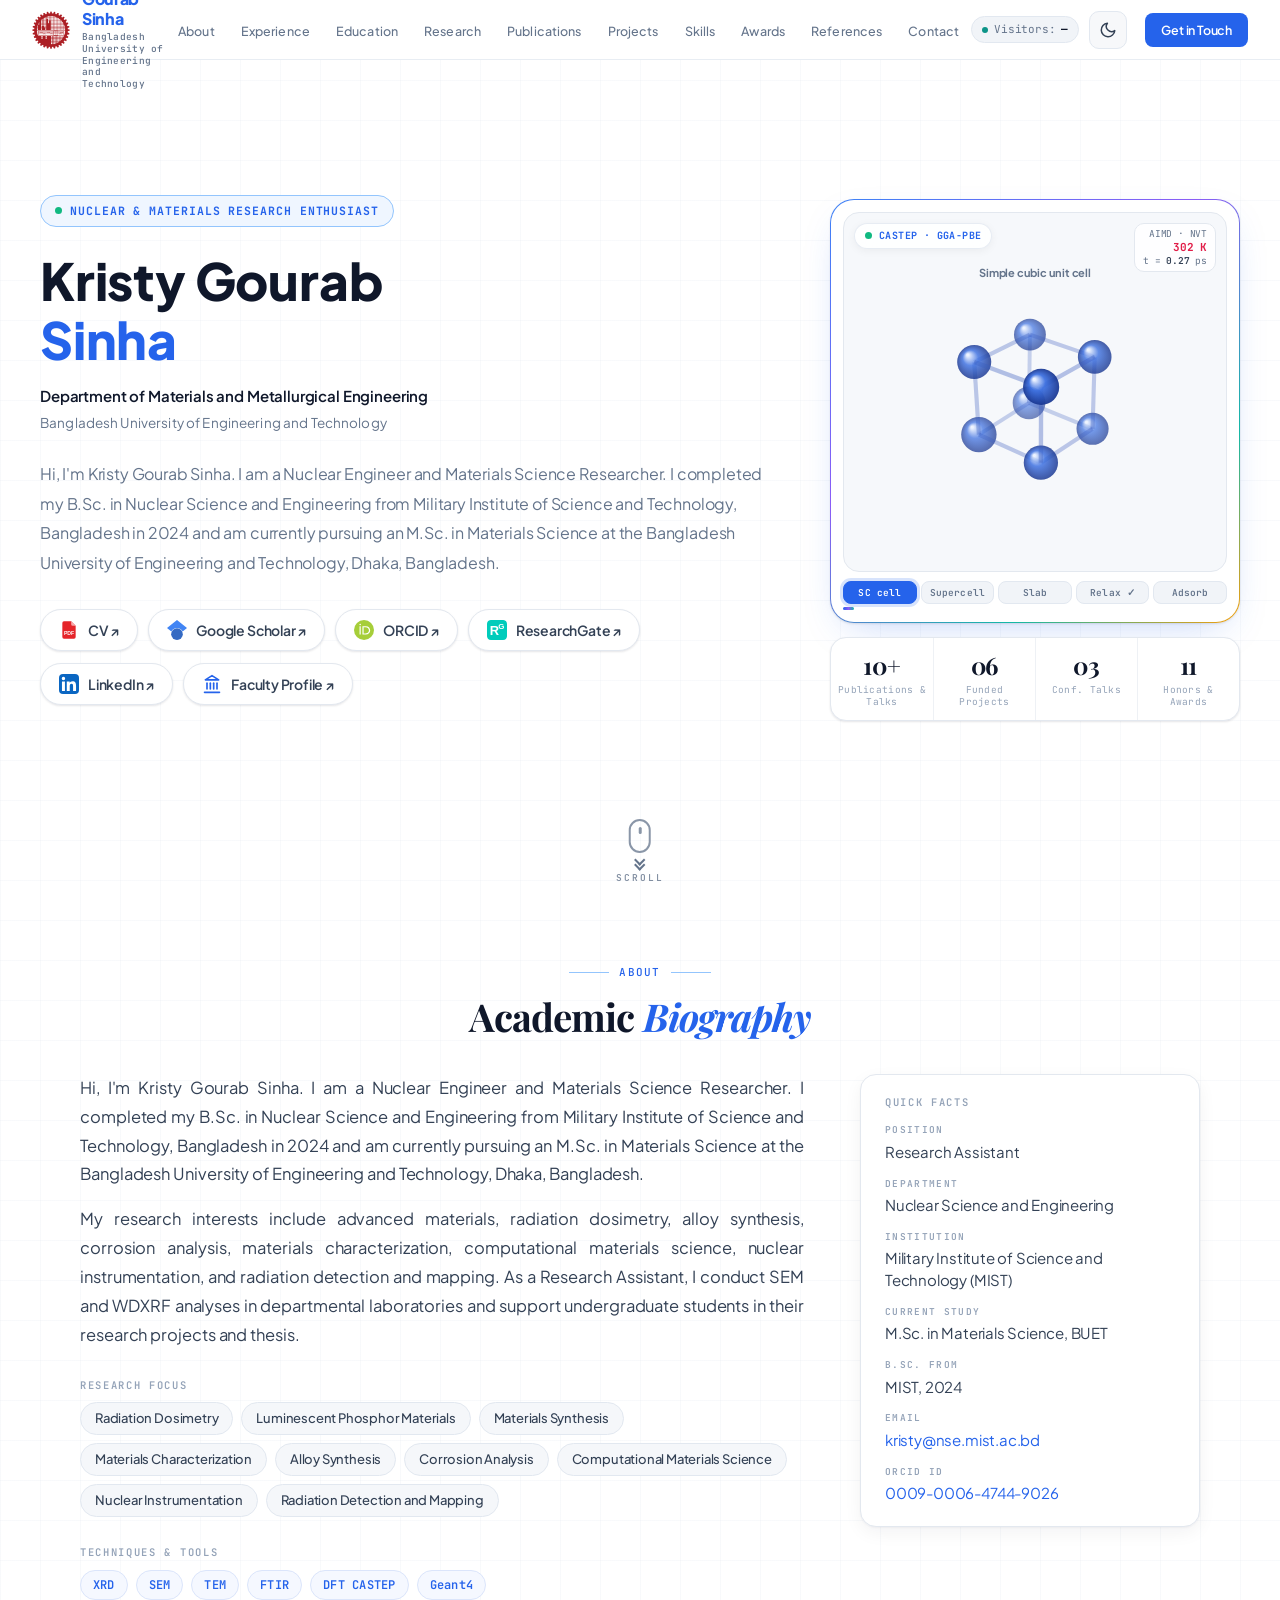
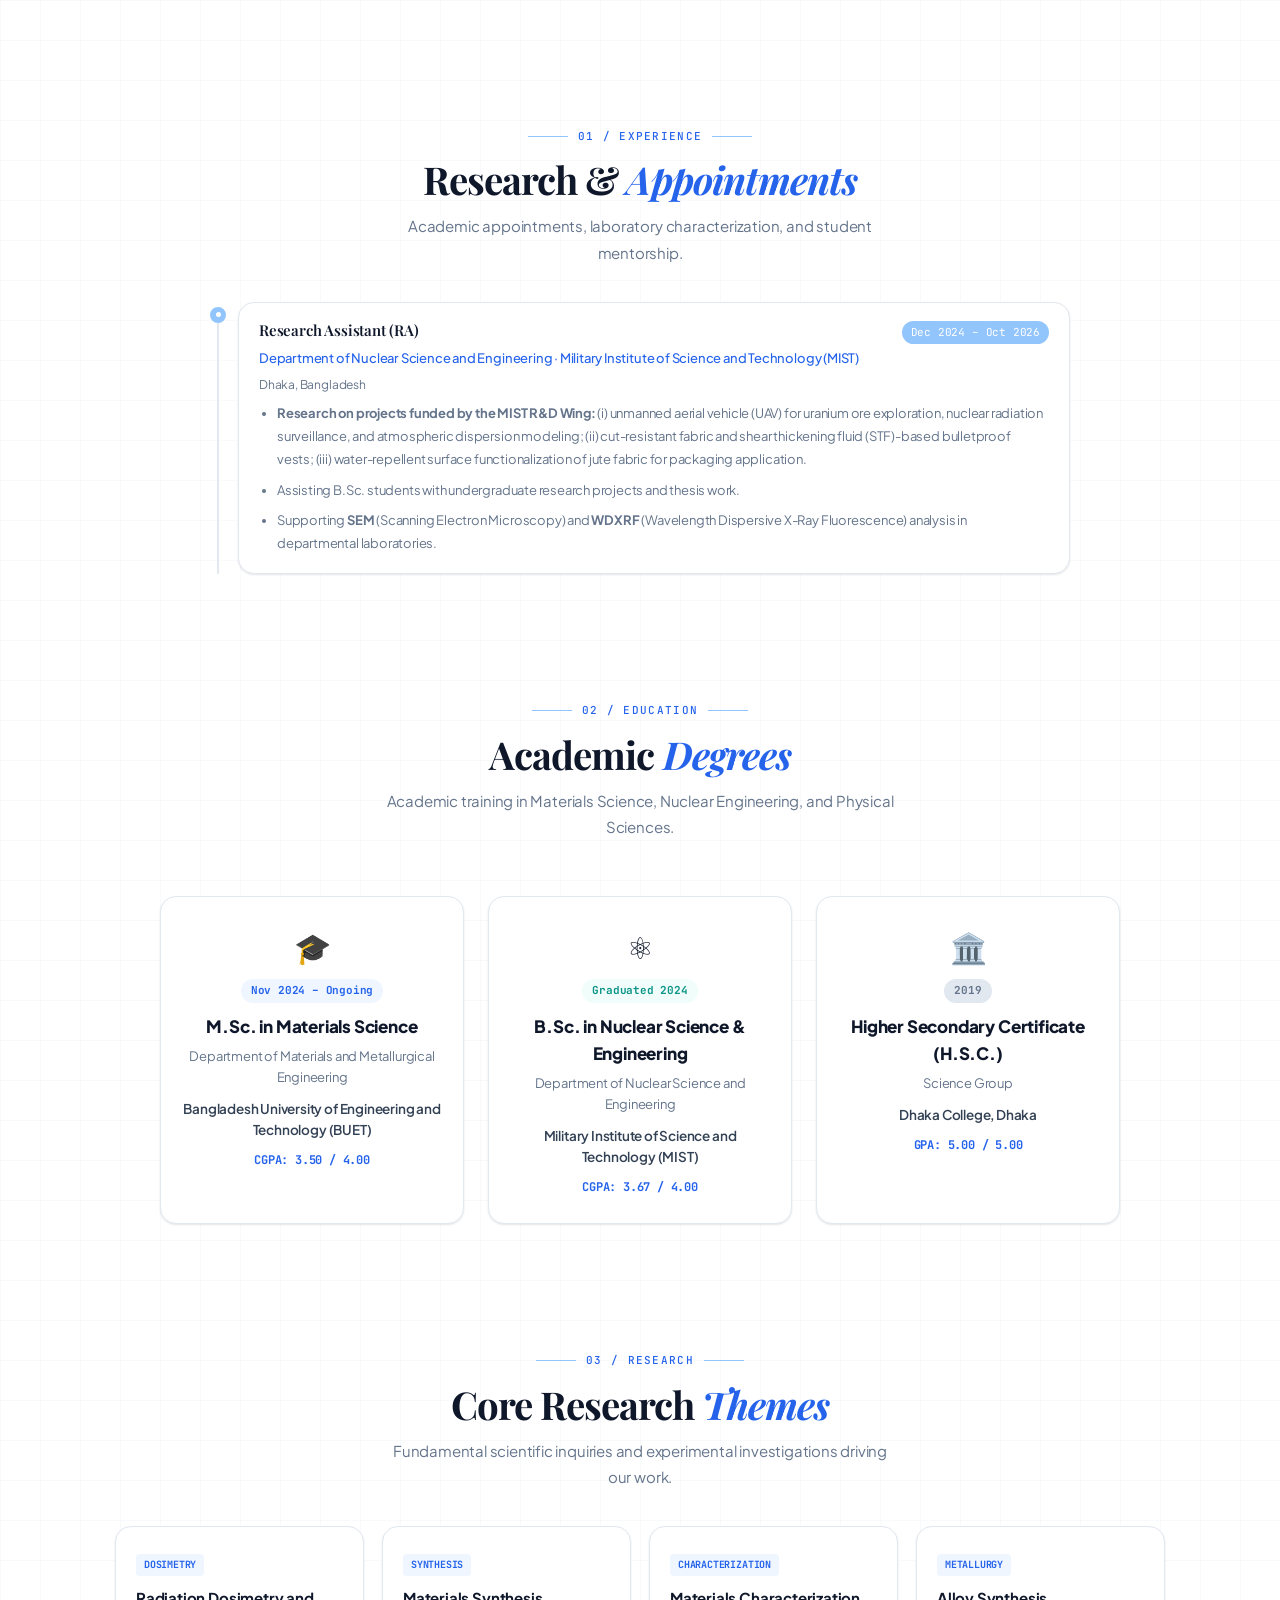
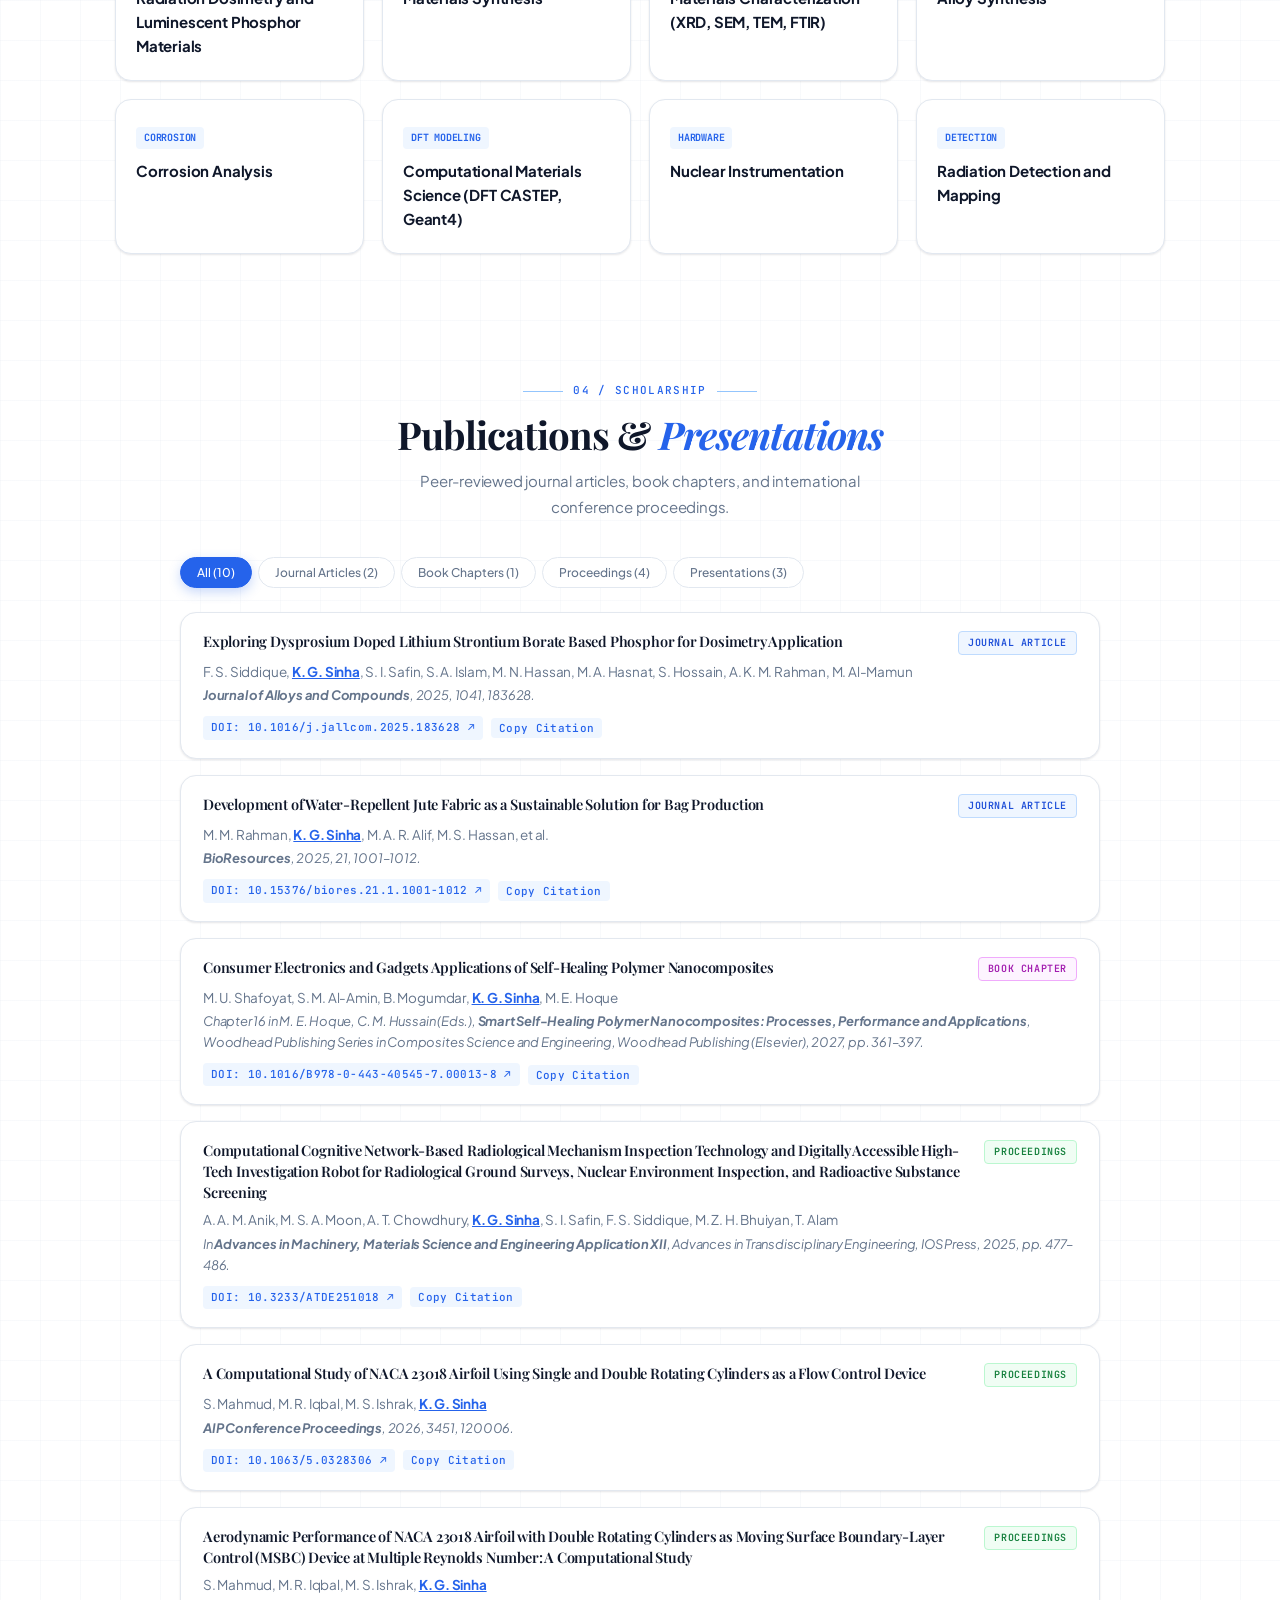
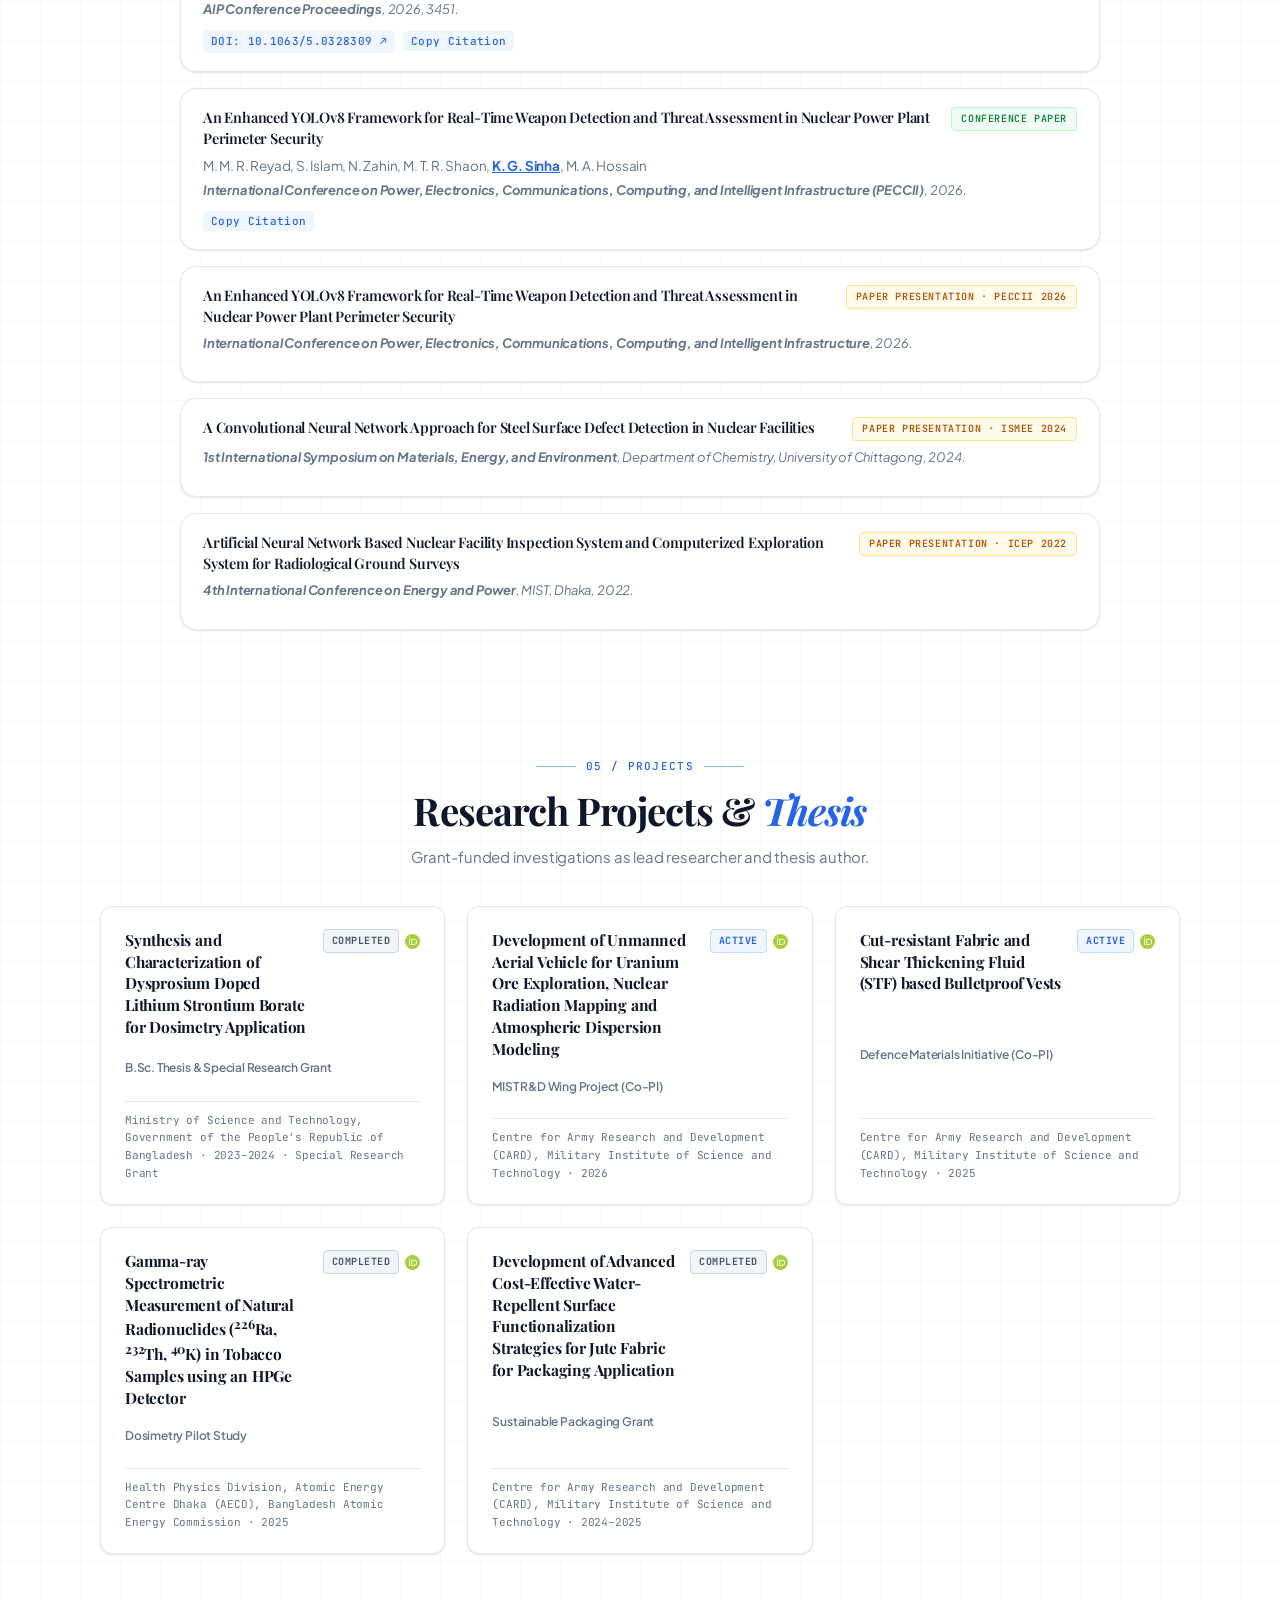
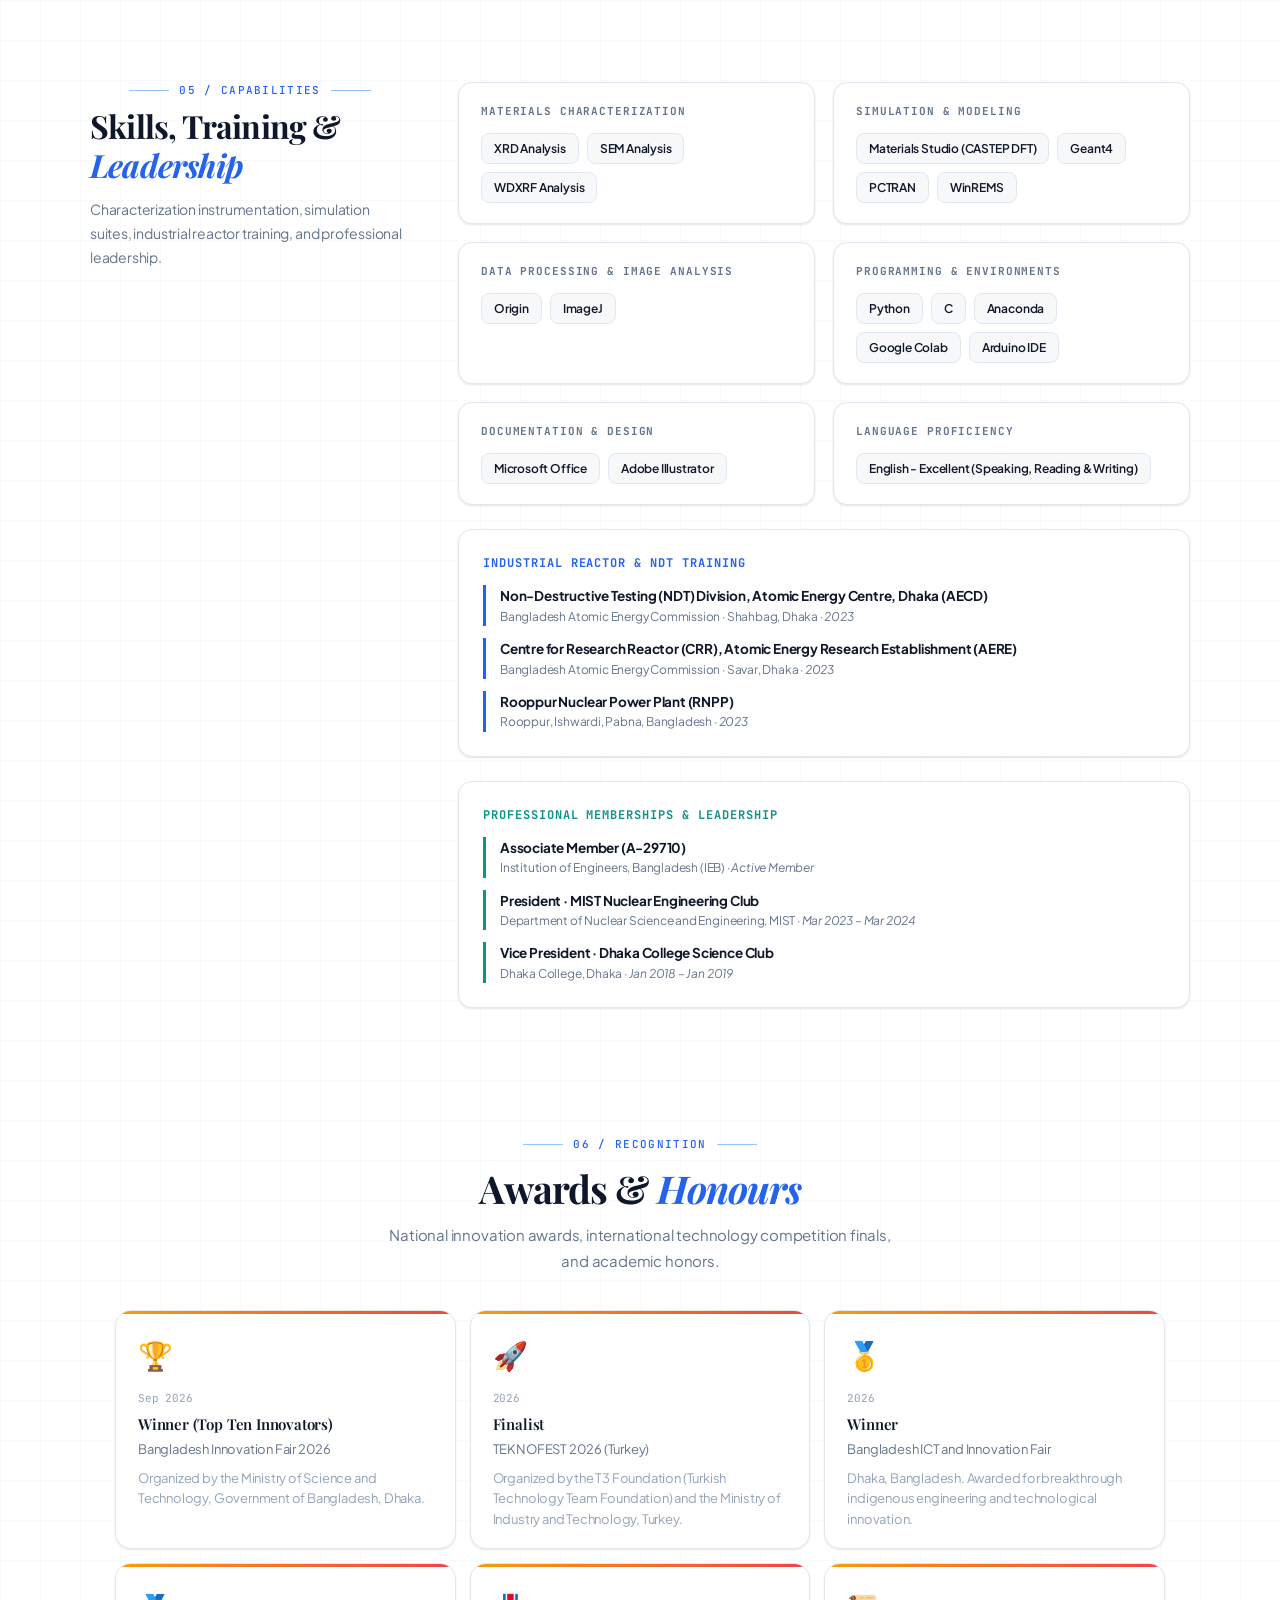
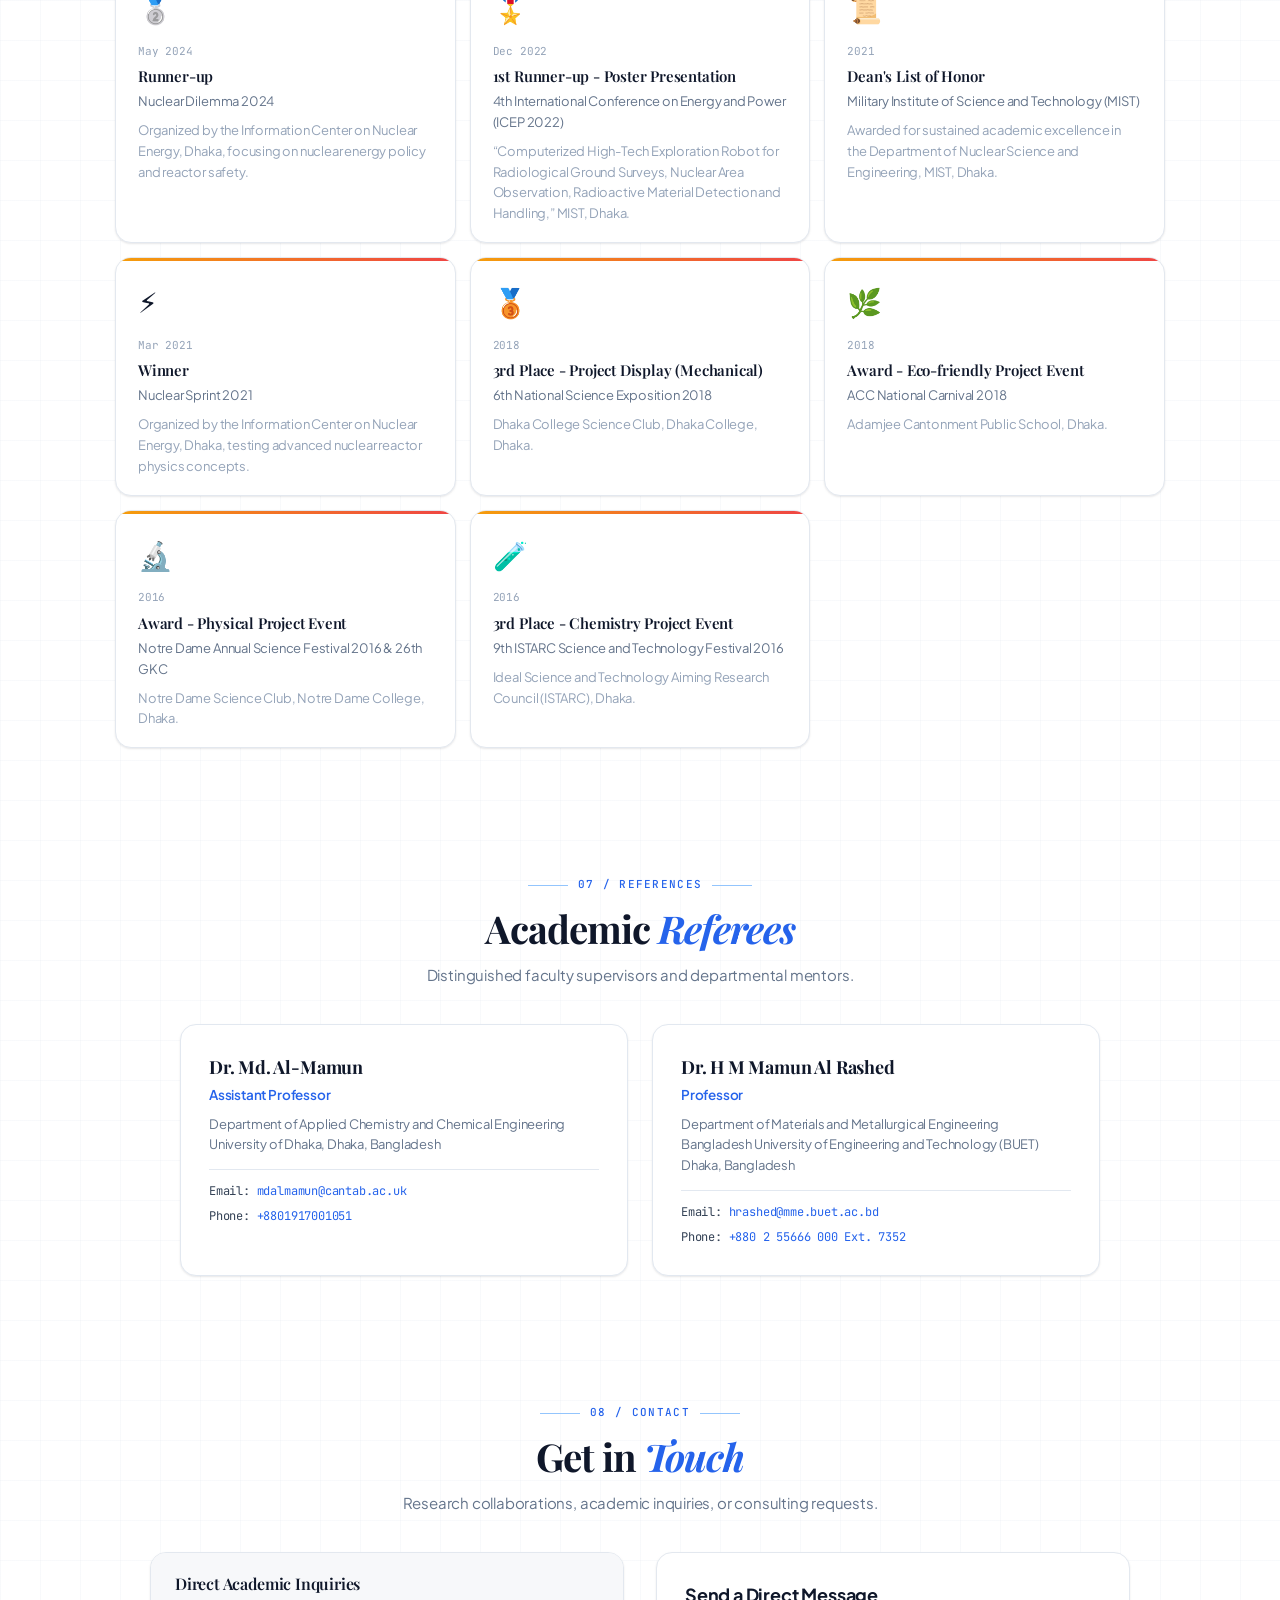
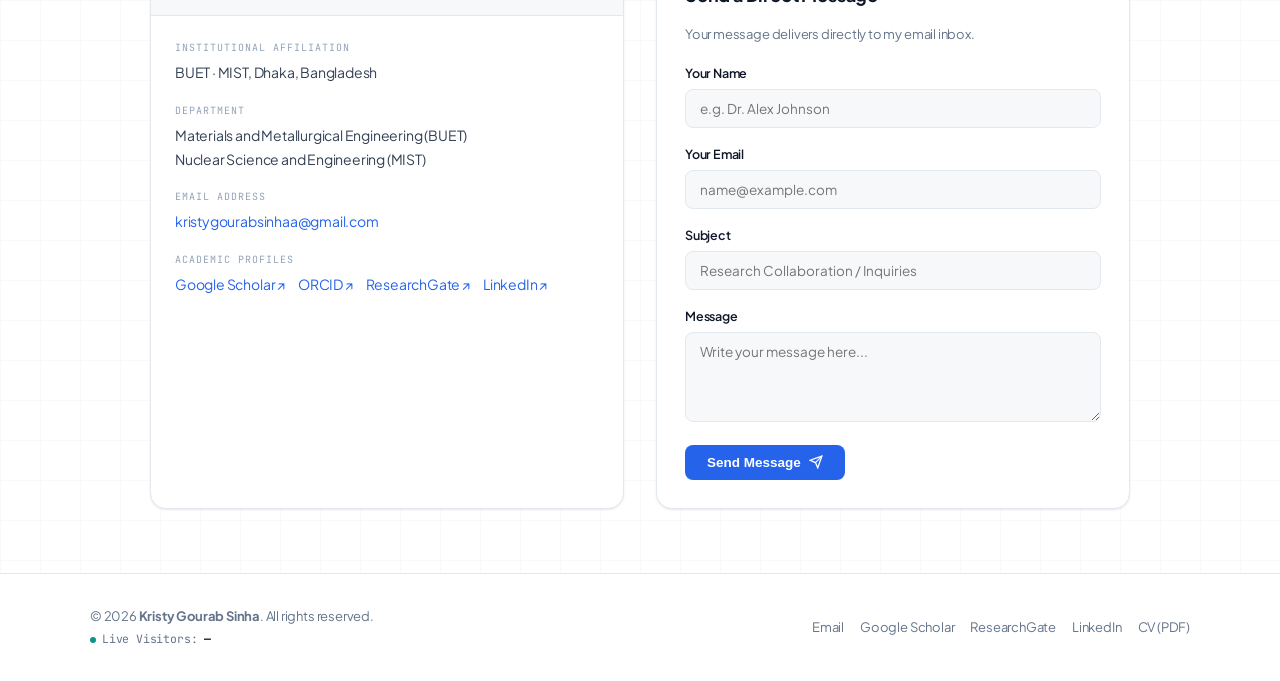
==== commit cc64a7c7: "Faculty Profile pill: simple building icon instead of MIST seal" ====
--- a/index.html
+++ b/index.html
@@ -1749,6 +1749,8 @@
   transition: transform .2s ease, box-shadow .2s ease, border-color .2s ease, color .2s ease;
 }
 .cx-pill > svg:not(.brand-ic) { width: 17px; height: 17px; flex: none; }
+.cx-fac-ic { color: #2563eb; border-radius: 0; }
+html[data-theme="dark"] .cx-fac-ic { color: #7aa5ff; }
 .cx-pill:hover { transform: translateY(-2px); box-shadow: var(--shadow); border-color: var(--blue-mid); color: var(--ink); }
 .cx-pill:focus-visible { outline: 2px solid var(--blue); outline-offset: 2px; }
 .cx-mail { font-weight: 700; color: #1d4ed8; background: #eff4ff; border-color: #c7d7fe; box-shadow: none; }
@@ -1918,7 +1920,7 @@
           </a>
 
           <a class="cx-pill" href="https://mist.ac.bd/department/nuclear_science_and_engineering/faculty-members/kristy-gourab-sinha" target="_blank" rel="noopener" title="MIST Faculty Profile">
-            <img class="brand-ic brand-img" src="images/mist_logo.png" alt="" width="21" height="20">
+            <svg class="brand-ic cx-fac-ic" viewBox="0 0 24 24" fill="none" stroke="currentColor" stroke-width="2" stroke-linecap="round" stroke-linejoin="round" aria-hidden="true"><path d="M3 22h18"/><path d="M6 18v-7"/><path d="M10 18v-7"/><path d="M14 18v-7"/><path d="M18 18v-7"/><path d="M12 2 20 7H4z"/></svg>
             <span>Faculty Profile ↗</span>
           </a>
         </div>
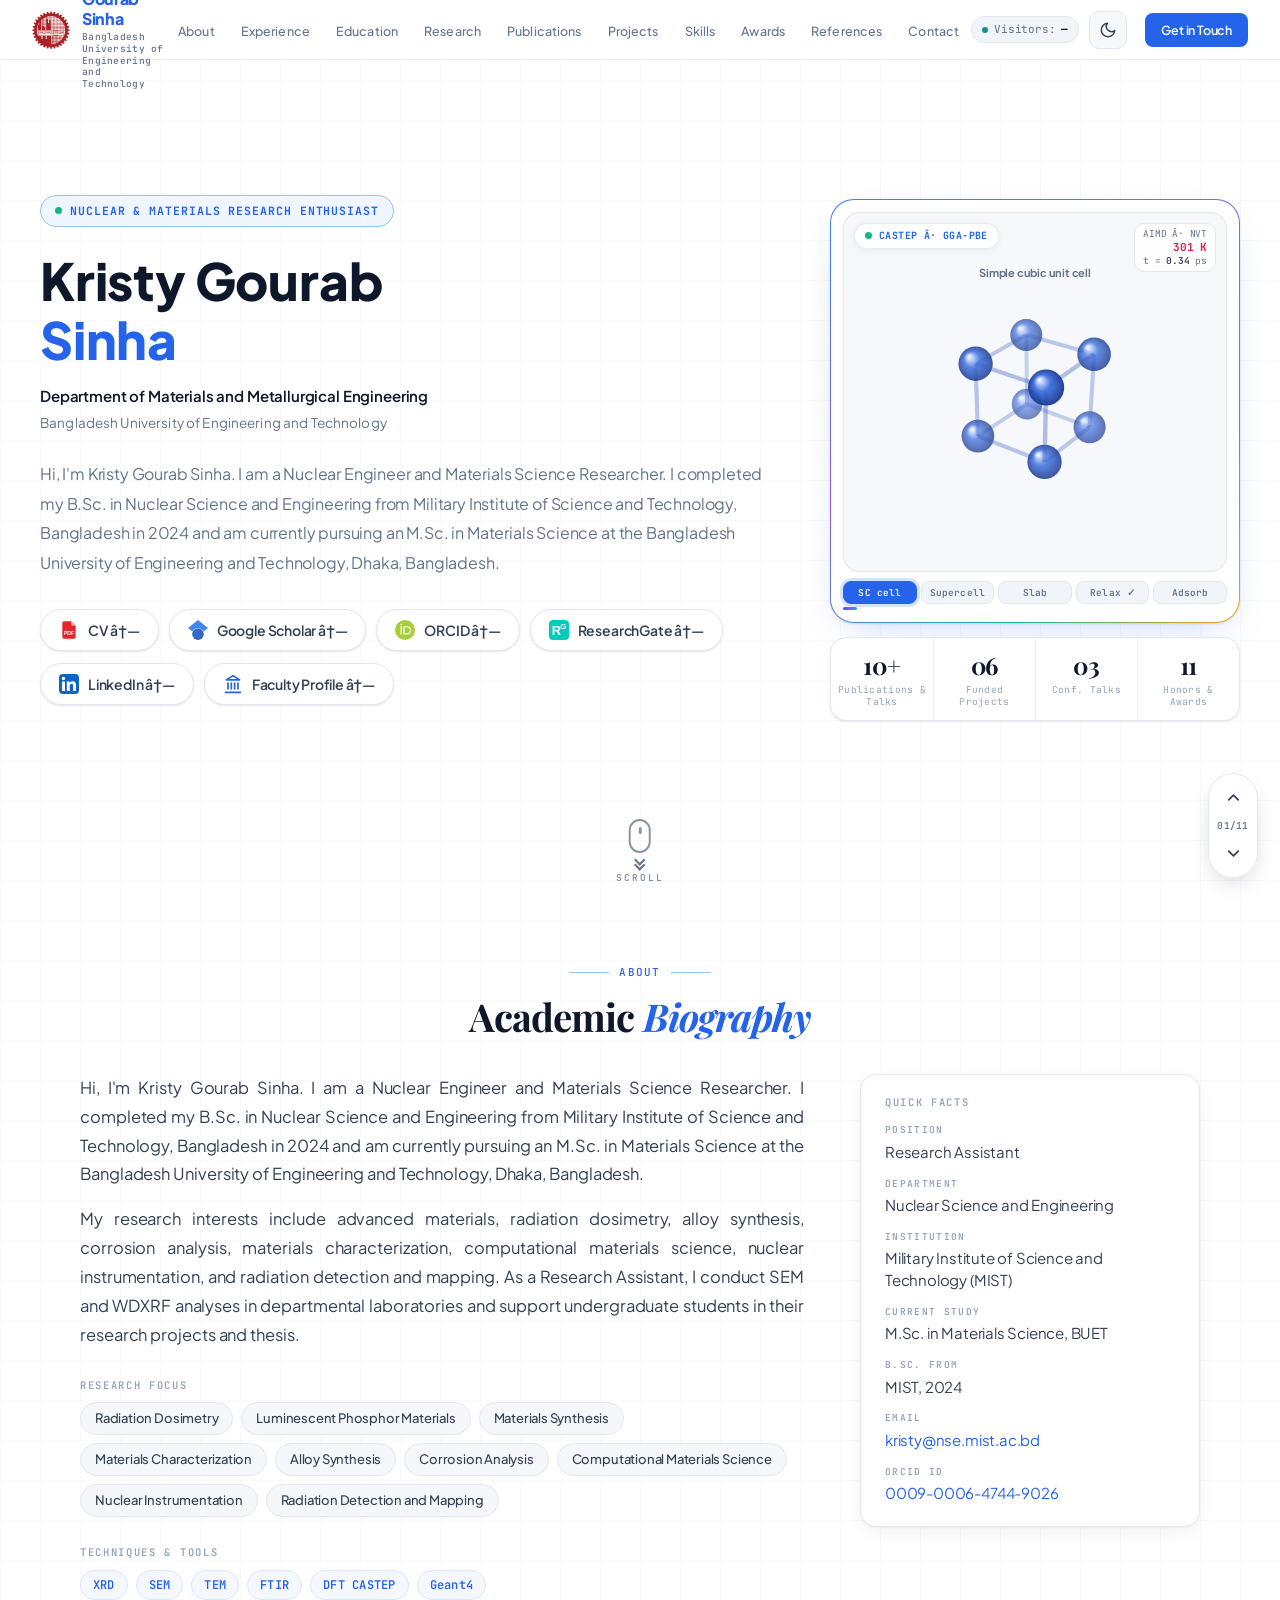
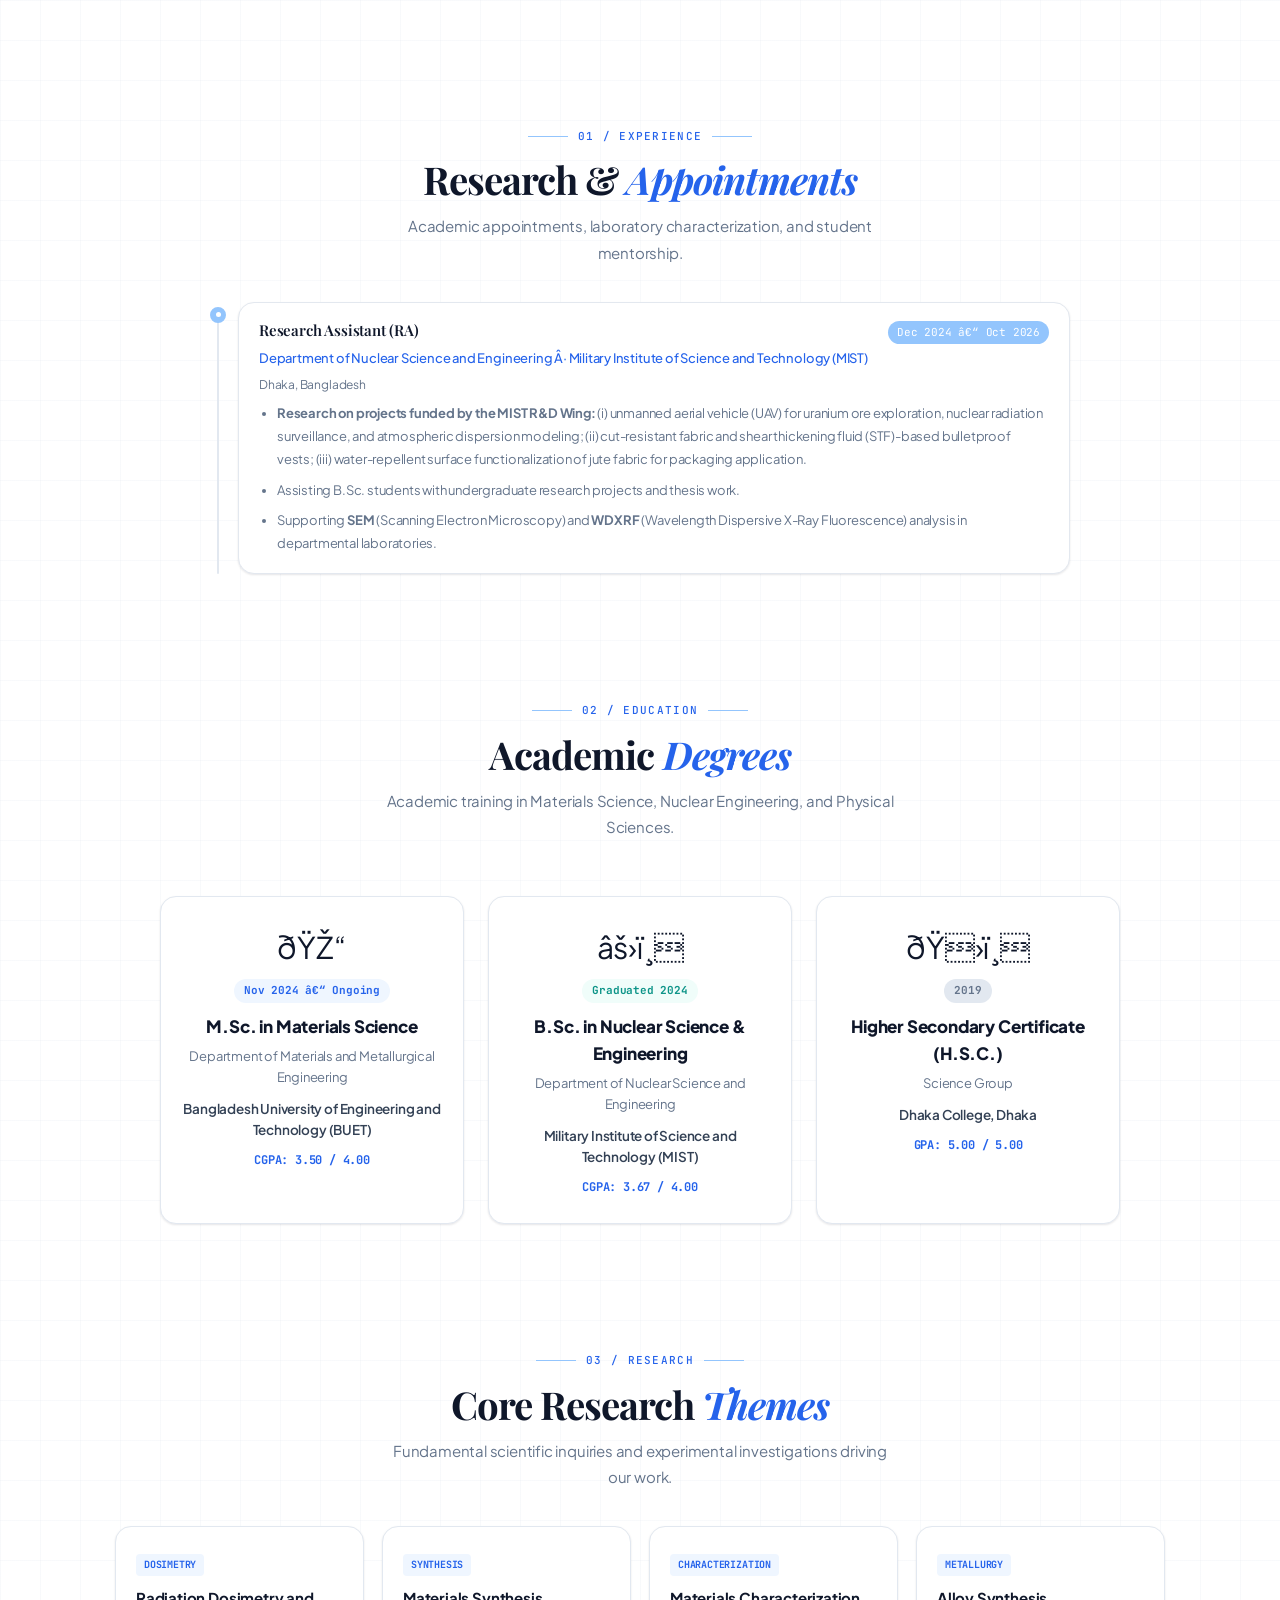
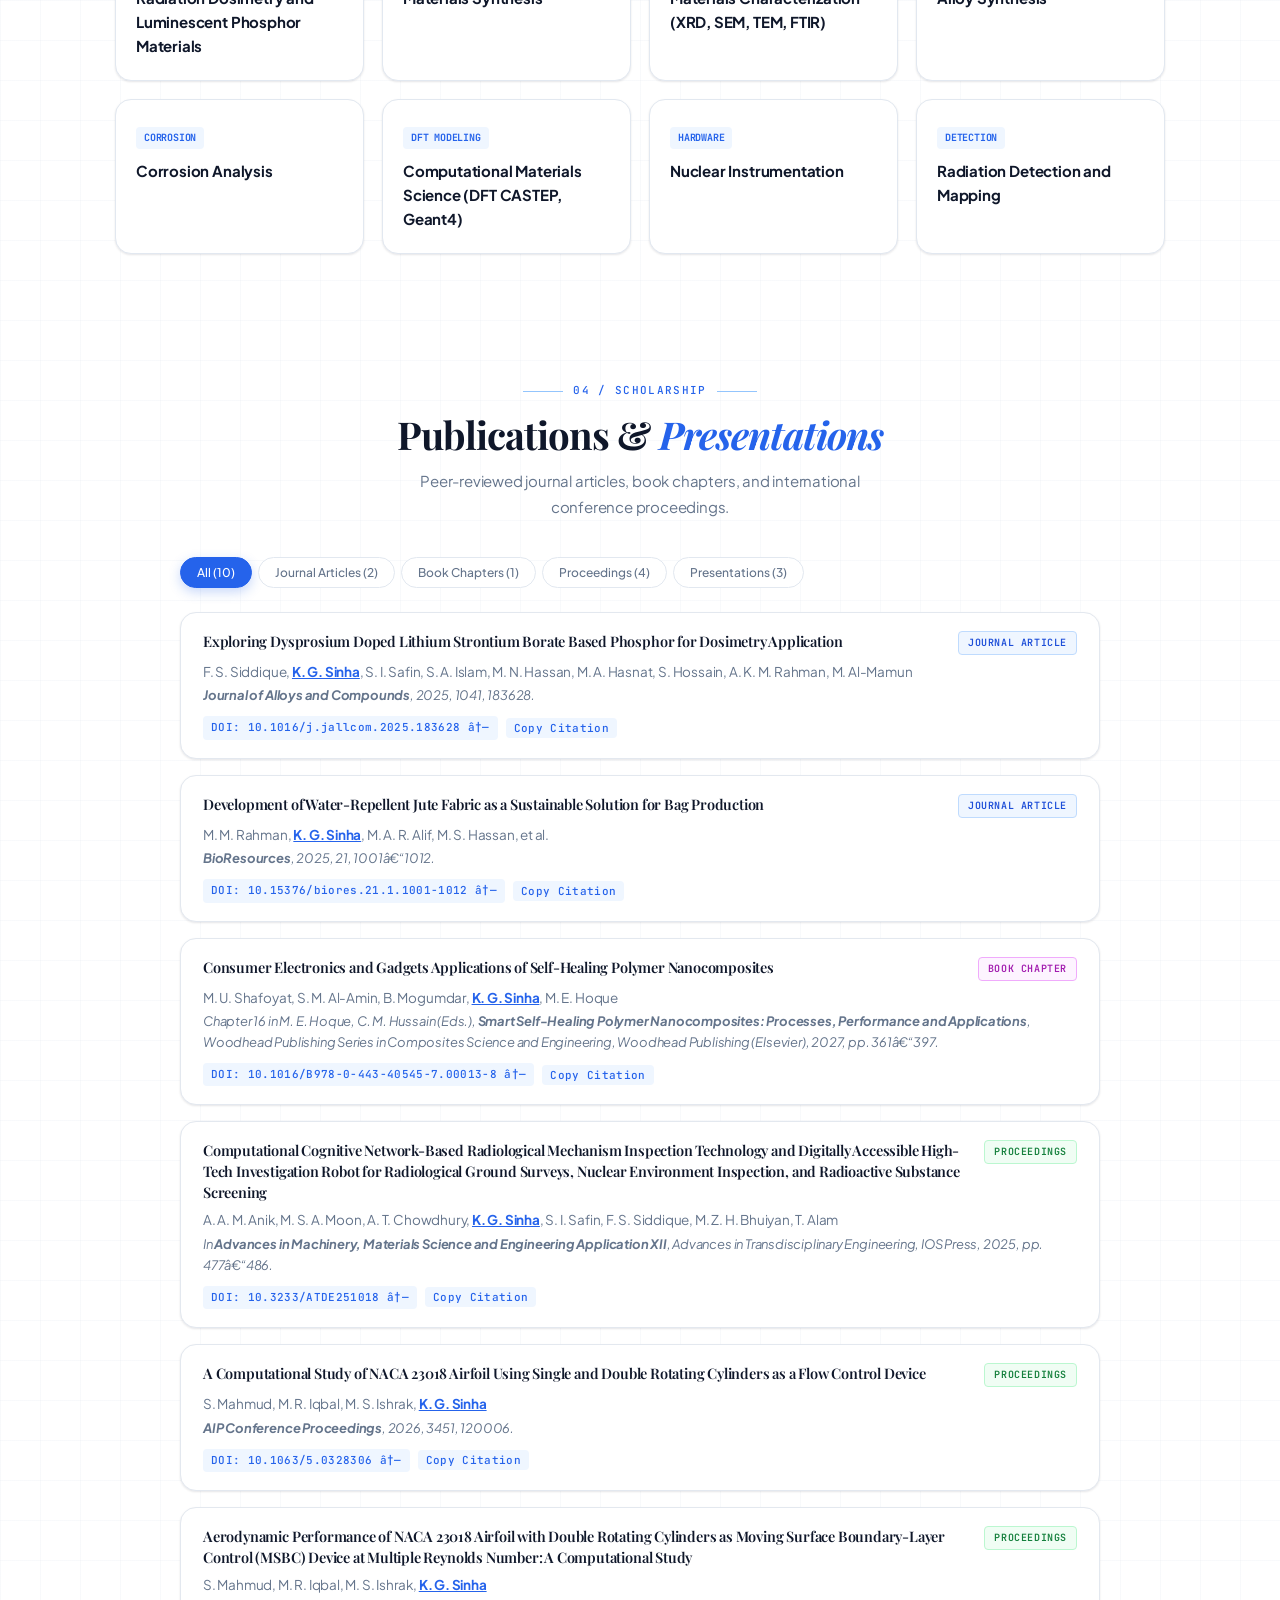
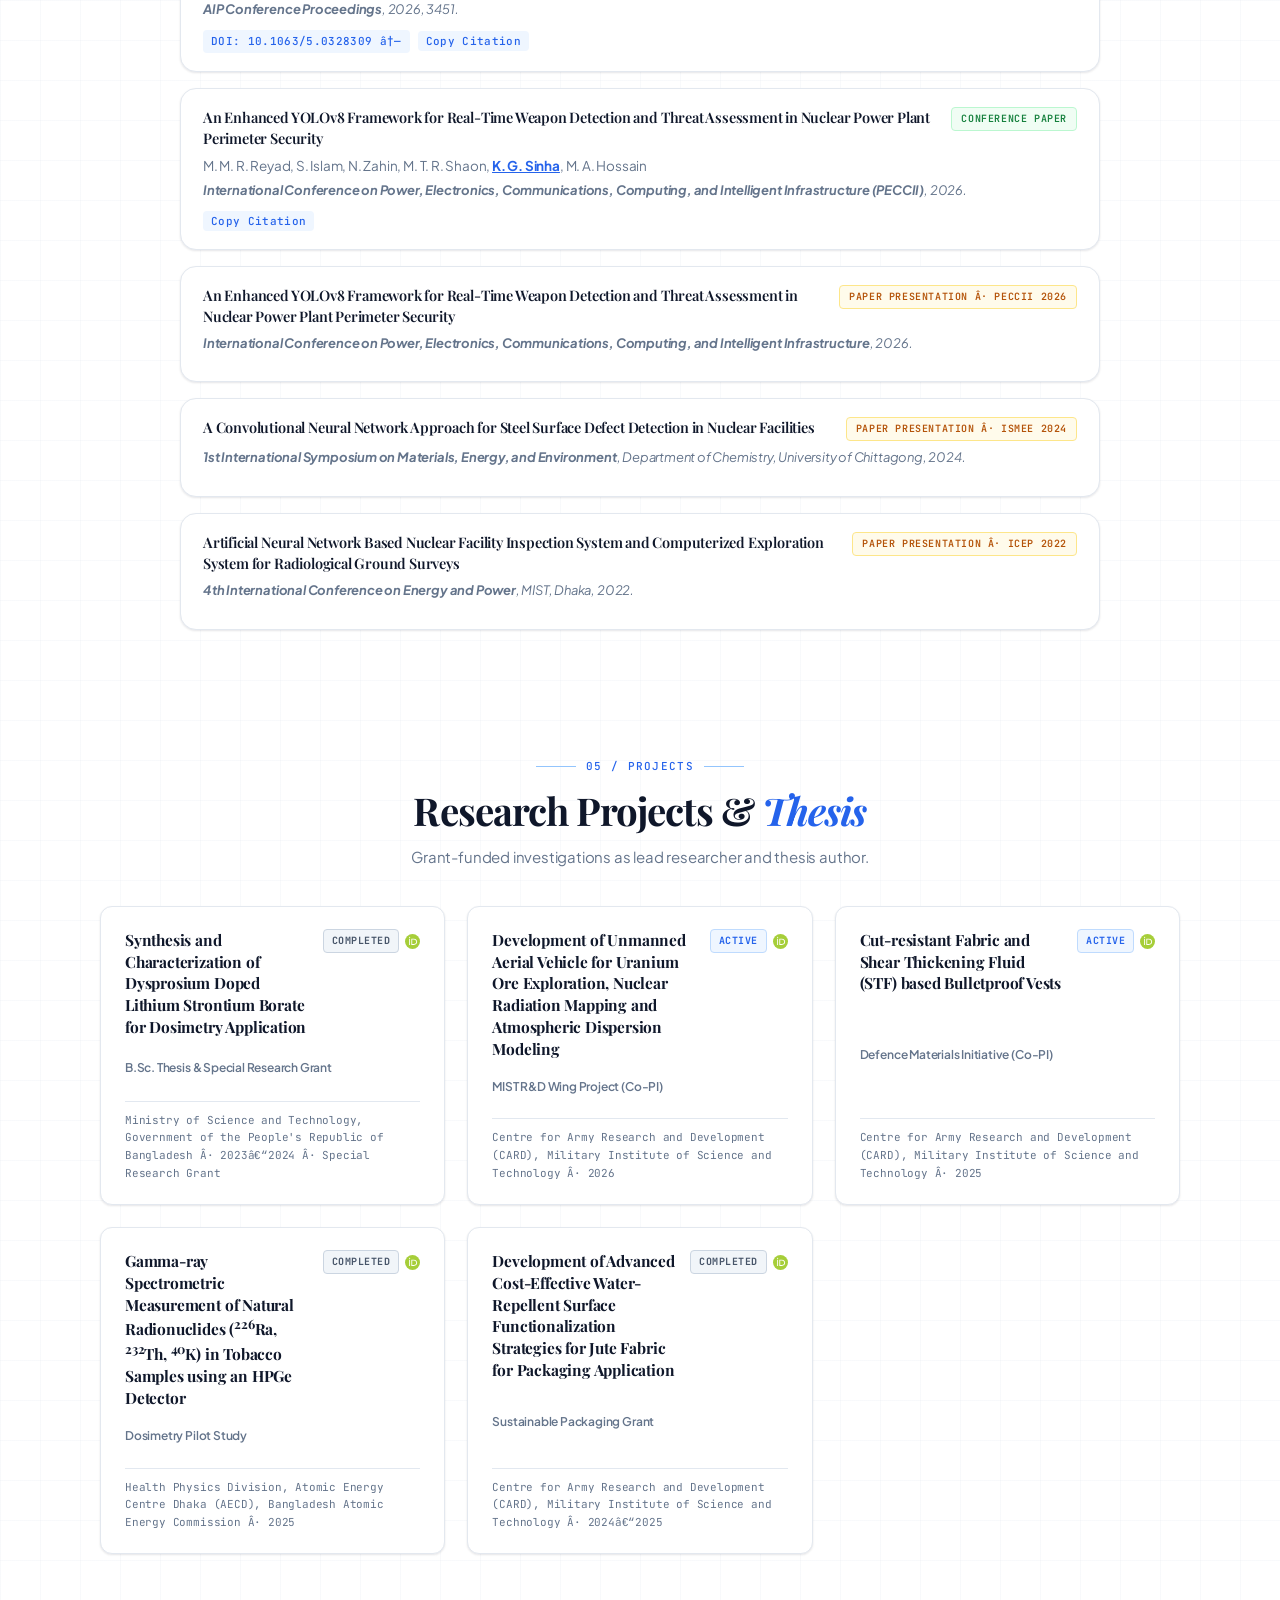
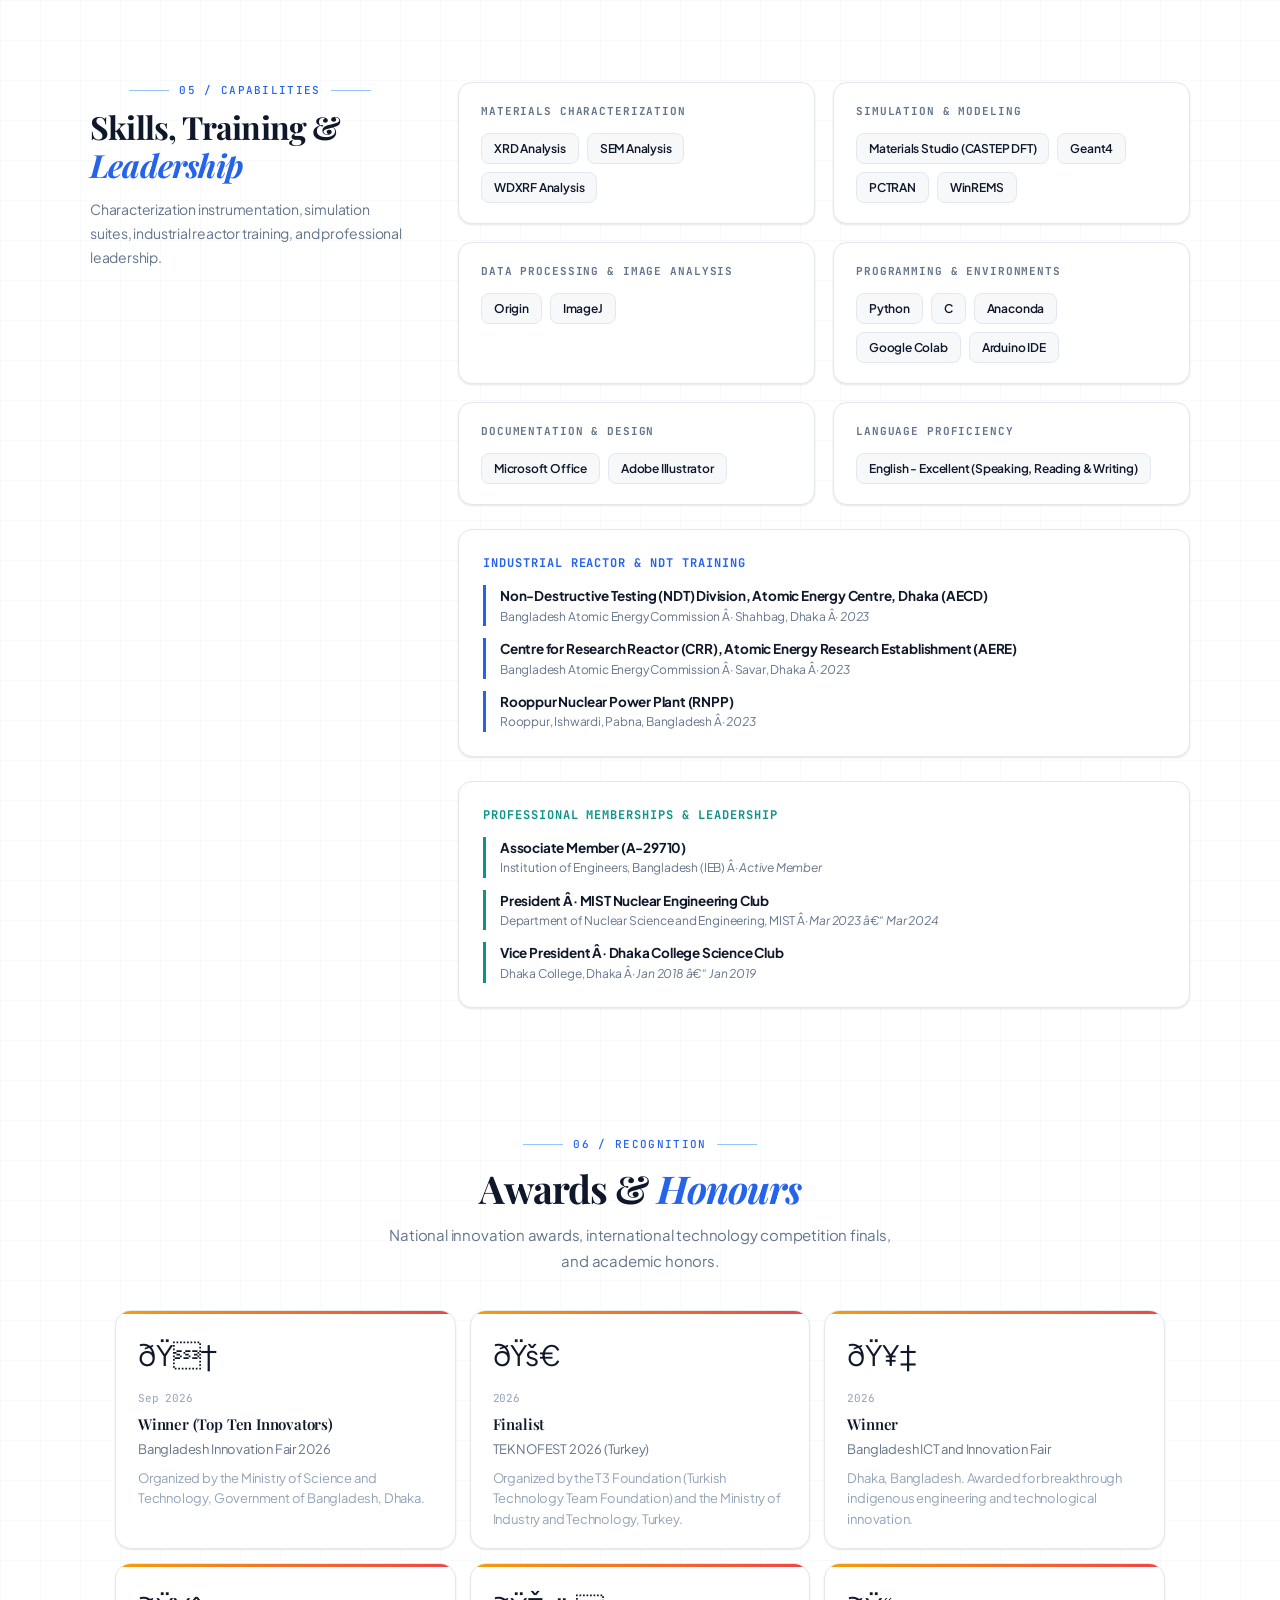
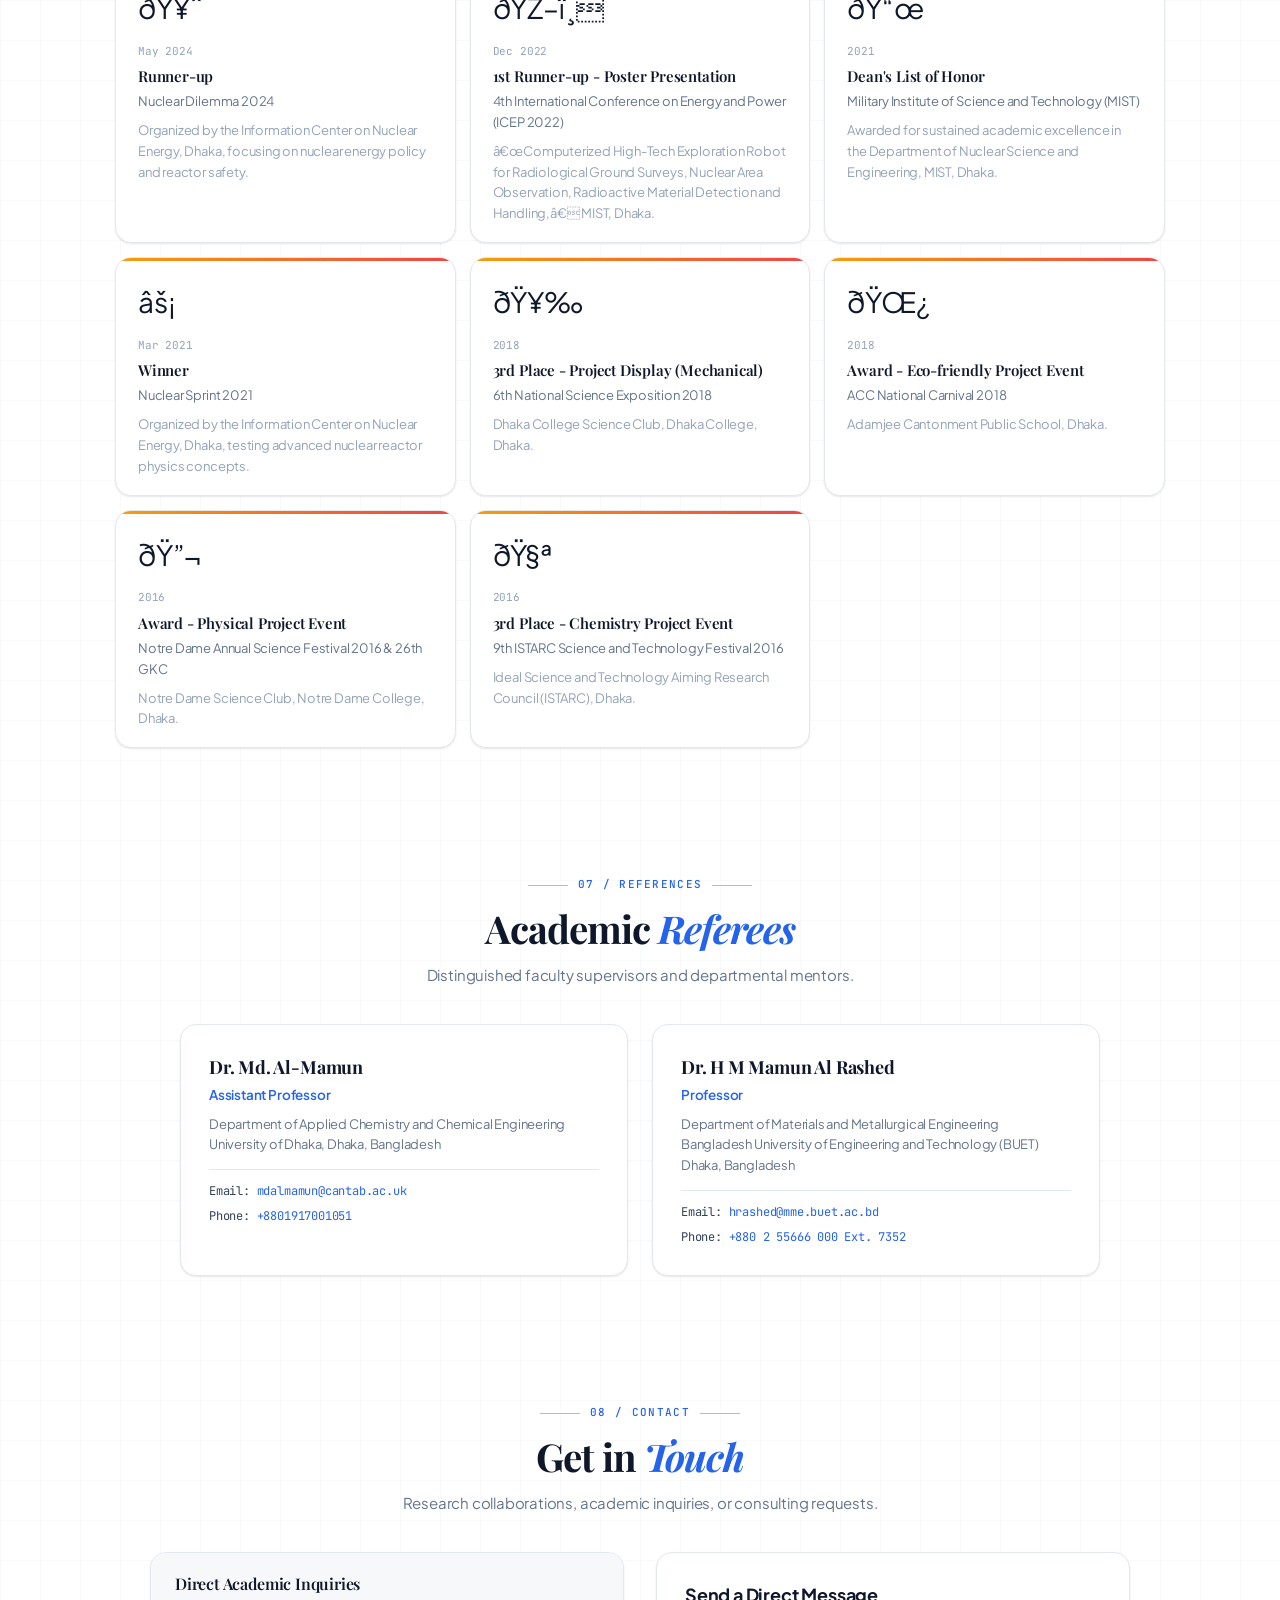
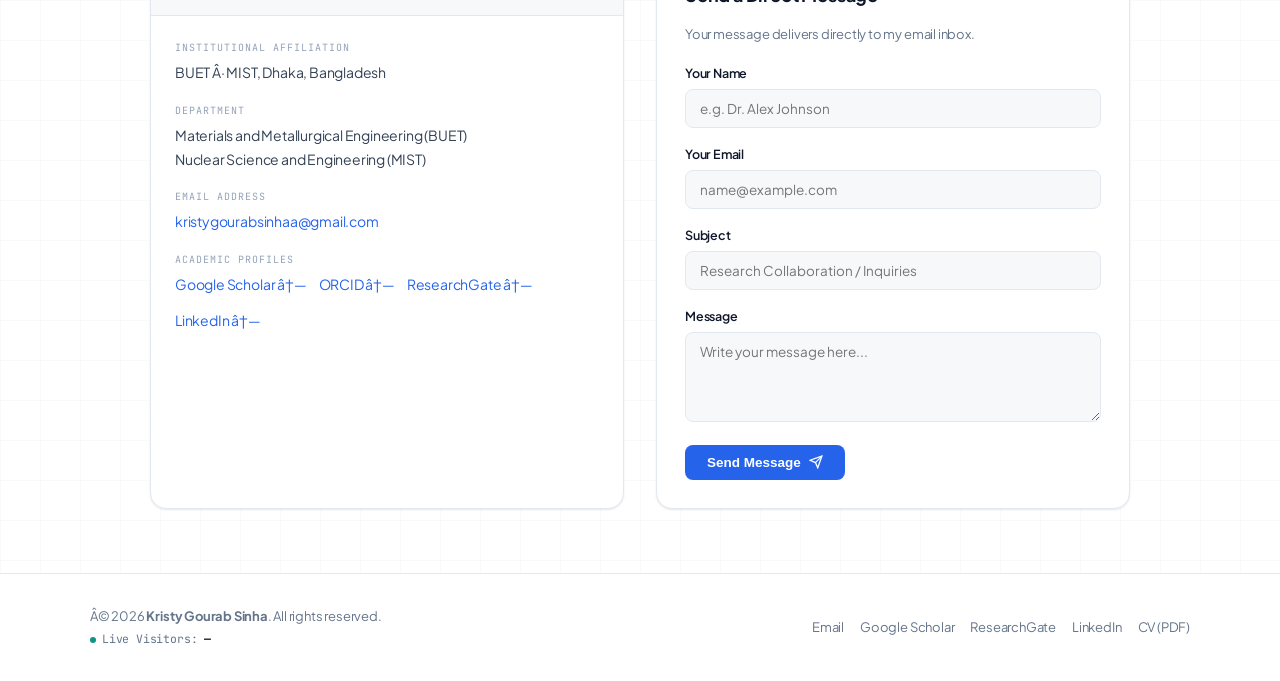
==== commit 05ea7b08: "Floating section scroller: up/down buttons with slow eased glide and section counter" ====
--- a/index.html
+++ b/index.html
@@ -1,14 +1,14 @@
-<!DOCTYPE html>
+﻿<!DOCTYPE html>
 <html lang="en" data-theme="light">
 <head>
   <meta charset="UTF-8">
   <meta name="viewport" content="width=device-width, initial-scale=1.0">
-  <title>Kristy Gourab Sinha - Materials Science &amp; Nuclear Engineering | BUET · MIST</title>
+  <title>Kristy Gourab Sinha - Materials Science &amp; Nuclear Engineering | BUET Â· MIST</title>
   <meta name="description" content="Academic &amp; research portfolio of Kristy Gourab Sinha - M.Sc. in Materials Science (BUET) and Research Assistant in Nuclear Science &amp; Engineering (MIST).">
   <meta name="author" content="Kristy Gourab Sinha">
 
   <!-- Open Graph -->
-  <meta property="og:title" content="Kristy Gourab Sinha - BUET · MIST">
+  <meta property="og:title" content="Kristy Gourab Sinha - BUET Â· MIST">
   <meta property="og:description" content="M.Sc. Researcher in Materials Science at BUET and Research Assistant at MIST.">
   <meta property="og:type" content="website">
 
@@ -66,7 +66,7 @@
   --radius-lg: 20px;
   --transition: 0.22s cubic-bezier(0.4, 0, 0.2, 1);
 }
-/* ── DARK MODE ── */
+/* â”€â”€ DARK MODE â”€â”€ */
 [data-theme="dark"] {
   --white: #0f1117;
   --off: #161920;
@@ -120,7 +120,7 @@
 [data-theme="dark"] #nav.scrolled { box-shadow: 0 2px 20px rgba(0,0,0,.3); }
 html, body { transition: background-color .3s ease, color .3s ease; }
 
-/* ── PRINT / CV ── */
+/* â”€â”€ PRINT / CV â”€â”€ */
 @media print {
   #nav, .admin-panel, .toast-msg, .nav-cta, .nav-toggle,
   .btn-ghost, #dark-toggle, #section-rail,
@@ -148,7 +148,7 @@
   .course-list, .team-grid, .service-grid, .awards-grid,
   .news-grid, .research-grid { grid-template-columns:1fr 1fr !important; }
   #projects-grid, #memberships-grid { grid-template-columns:1fr 1fr !important; }
-  /* show destination URLs after external links (skip DOI buttons — DOI text is enough) */
+  /* show destination URLs after external links (skip DOI buttons â€” DOI text is enough) */
   .media-card[href^="http"]::after, .news-link[href^="http"]::after,
   .thesis-pdf[href^="http"]::after {
     content:" (" attr(href) ")"; font-size:8.5pt; color:#555; word-break:break-all;
@@ -161,7 +161,7 @@
 body { font-family: var(--body); background: var(--off); color: var(--ink); line-height: 1.6; -webkit-font-smoothing: antialiased; }
 ::-webkit-scrollbar { width: 5px; } ::-webkit-scrollbar-track { background: var(--off2); } ::-webkit-scrollbar-thumb { background: var(--off3); border-radius: 3px; }
 
-/* ── NAV ── */
+/* â”€â”€ NAV â”€â”€ */
 #nav {
   position: fixed; top: 0; left: 0; right: 0; z-index: 200;
   height: 60px; display: flex; align-items: center; justify-content: space-between;
@@ -186,7 +186,7 @@
 .nav-toggle { display: none; background: none; border: none; cursor: pointer; padding: 4px; flex-direction: column; gap: 5px; }
 .nav-toggle span { display: block; width: 22px; height: 2px; background: var(--ink); border-radius: 1px; transition: var(--transition); }
 
-/* ── HERO ── */
+/* â”€â”€ HERO â”€â”€ */
 #hero {
   min-height: 100vh; display: flex; align-items: center;
   padding: 80px 2rem 60px;
@@ -241,7 +241,7 @@
 .stat-val { font-family: var(--display); font-size: 26px; font-weight: 700; color: var(--ink); display: block; }
 .stat-lbl { font-size: 11px; color: var(--ink4); font-family: var(--mono); letter-spacing: 0.05em; margin-top: 2px; }
 
-/* ── SECTION BASE ── */
+/* â”€â”€ SECTION BASE â”€â”€ */
 .section { padding: 64px 2rem; }
 .section-alt { background: var(--white); }
 .section-inner { max-width: 1120px; margin: 0 auto; }
@@ -252,12 +252,12 @@
 h2.section-title em { font-style: italic; color: var(--blue); }
 .section-sub { font-size: 15px; color: var(--ink3); margin-top: 12px; max-width: 520px; margin-left: auto; margin-right: auto; line-height: 1.75; }
 
-/* ── CARDS ── */
+/* â”€â”€ CARDS â”€â”€ */
 .card { background: var(--white); border-radius: var(--radius); border: 1px solid var(--off3); box-shadow: var(--shadow-sm); transition: all var(--transition); overflow: hidden; }
 .card:hover { box-shadow: var(--shadow); transform: translateY(-3px); border-color: var(--blue-mid); }
 .card-pad { padding: 24px 28px; }
 
-/* ── RESEARCH AREAS ── */
+/* â”€â”€ RESEARCH AREAS â”€â”€ */
 .research-grid { display: grid; grid-template-columns: repeat(auto-fill, minmax(250px, 1fr)); gap: 20px; }
 .research-card { background: var(--white); border-radius: var(--radius); border: 1px solid var(--off3); padding: 28px 24px; box-shadow: var(--shadow-sm); transition: all var(--transition); position: relative; overflow: hidden; }
 .research-card::before { content:''; position:absolute; top:0; left:0; right:0; height:3px; background: linear-gradient(90deg, var(--blue), var(--teal)); opacity:0; transition: opacity var(--transition); }
@@ -270,7 +270,7 @@
 .rc-tags { display:flex; flex-wrap:wrap; gap:5px; }
 .rc-tag { font-size:10px; font-family: var(--mono); color: var(--blue); background: var(--blue-light); padding:3px 8px; border-radius:4px; }
 
-/* ── PUBLICATIONS ── */
+/* â”€â”€ PUBLICATIONS â”€â”€ */
 .pub-toolbar { display:flex; justify-content:space-between; align-items:center; margin-bottom:28px; flex-wrap:wrap; gap:12px; }
 .pub-filters { display:flex; gap:6px; flex-wrap:wrap; }
 .pf { font-size:12px; font-weight:500; padding:7px 16px; border-radius:20px; border:1.5px solid var(--off3); background:var(--white); color:var(--ink3); cursor:pointer; transition:all var(--transition); font-family:var(--body); }
@@ -337,7 +337,7 @@
 .cite-summary { display:inline-flex; align-items:center; gap:8px; font-size:12px; color:var(--ink3); font-family:var(--mono); padding:6px 14px; background:var(--amber-light); border-radius:20px; border:1px solid rgba(180,100,0,.15); }
 .cite-summary svg { width:13px; height:13px; fill:var(--amber); }
 
-/* ── EXPERIENCE TIMELINE ── */
+/* â”€â”€ EXPERIENCE TIMELINE â”€â”€ */
 .exp-timeline { position:relative; padding-left:28px; }
 .exp-timeline::before { content:''; position:absolute; left:7px; top:6px; bottom:0; width:2px; background:var(--off3); border-radius:2px; }
 .exp-item { position:relative; margin-bottom:32px; }
@@ -358,7 +358,7 @@
 .orcid-source-badge { display:inline-flex; align-items:center; gap:6px; font-size:11px; font-family:var(--mono); color:var(--teal); background:var(--teal-light); padding:4px 10px; border-radius:20px; margin-bottom:20px; }
 .orcid-source-badge svg { width:14px; height:14px; }
 
-/* ── MEMBERSHIPS ── */
+/* â”€â”€ MEMBERSHIPS â”€â”€ */
 .membership-grid { display:grid; grid-template-columns:repeat(auto-fill, minmax(260px,1fr)); gap:14px; }
 .mem-card { background:var(--white); border-radius:var(--radius); border:1px solid var(--off3); padding:18px 20px; box-shadow:var(--shadow-sm); display:flex; gap:14px; align-items:flex-start; transition:all var(--transition); }
 .mem-card:hover { box-shadow:var(--shadow); border-color:var(--blue-mid); transform:translateY(-3px); }
@@ -370,7 +370,7 @@
 .mem-period { font-family:var(--mono); font-size:11px; color:var(--ink4); }
 .mem-type { font-size:10px; font-family:var(--mono); color:var(--blue); background:var(--blue-light); padding:2px 7px; border-radius:20px; margin-top:5px; display:inline-block; }
 
-/* ── PROJECTS ── */
+/* â”€â”€ PROJECTS â”€â”€ */
 .proj-grid { display:grid; grid-template-columns:repeat(auto-fill, minmax(300px,1fr)); gap:20px; }
 .proj-card { background:var(--white); border-radius:var(--radius); border:1px solid var(--off3); padding:28px 26px; box-shadow:var(--shadow-sm); transition:all var(--transition); display:flex; flex-direction:column; gap:12px; }
 .proj-card:hover { box-shadow:var(--shadow); transform:translateY(-3px); border-color:var(--blue-mid); }
@@ -383,8 +383,8 @@
 .proj-desc { font-size:14.5px; color:var(--ink3); line-height:1.7; flex:1; }
 .proj-funding { font-size:11px; font-family:var(--mono); color:var(--ink4); padding-top:8px; border-top:1px solid var(--off3); }
 
-/* ── TEACHING ── */
-.course-list { display:grid; grid-template-columns:repeat(auto-fill, minmax(340px,1fr)); gap:14px; align-items:start; } /* 2–3 columns on desktop, 1 on phones */
+/* â”€â”€ TEACHING â”€â”€ */
+.course-list { display:grid; grid-template-columns:repeat(auto-fill, minmax(340px,1fr)); gap:14px; align-items:start; } /* 2â€“3 columns on desktop, 1 on phones */
 .course-card { background:var(--white); border-radius:var(--radius); border:1px solid var(--off3); padding:22px 24px; box-shadow:var(--shadow-sm); display:grid; grid-template-columns:100px 1fr; gap:20px; transition:all var(--transition); }
 .course-card:hover { box-shadow:var(--shadow); border-color:var(--blue-mid); transform:translateY(-3px); }
 .course-code-block { display:flex; flex-direction:column; align-items:center; justify-content:center; background:var(--blue-light); border-radius:var(--radius-sm); padding:12px 8px; text-align:center; }
@@ -394,7 +394,7 @@
 .course-meta { font-size:12px; color:var(--ink3); margin-bottom:7px; }
 .course-desc { font-size:14.5px; color:var(--ink3); line-height:1.7; }
 
-/* ── TEAM ── */
+/* â”€â”€ TEAM â”€â”€ */
 .team-grid { display:grid; grid-template-columns:repeat(auto-fill, minmax(150px,1fr)); gap:16px; }
 .team-card { background:var(--white); border-radius:var(--radius); border:1px solid var(--off3); box-shadow:var(--shadow-sm); overflow:hidden; transition:all var(--transition); text-align:center; }
 .team-card:hover { box-shadow:var(--shadow); transform:translateY(-3px); border-color:var(--blue-mid); }
@@ -408,7 +408,7 @@
 .team-section-lbl::after { content:''; flex:1; height:1px; background:var(--off3); }
 .team-section-lbl:first-child { margin-top:0; }
 
-/* ── STUDENTS ── */
+/* â”€â”€ STUDENTS â”€â”€ */
 .students-cols { display:grid; grid-template-columns:1fr 1fr; gap:28px; align-items:start; }
 .student-group-card { background:var(--white); border-radius:var(--radius); border:1px solid var(--off3); box-shadow:var(--shadow-sm); overflow:visible; }
 .sgc-header { padding:18px 22px; background:var(--off); border-bottom:1px solid var(--off3); border-radius:var(--radius) var(--radius) 0 0; }
@@ -425,7 +425,7 @@
 .student-now { font-size:11px; color:var(--teal); margin-top:3px; }
 .student-badge { font-size:10px; font-family:var(--mono); font-weight:500; background:var(--blue-light); color:var(--blue); padding:3px 9px; border-radius:4px; white-space:nowrap; }
 
-/* ── THESIS ── */
+/* â”€â”€ THESIS â”€â”€ */
 .thesis-list { display:flex; flex-direction:column; gap:12px; }
 .thesis-card { background:var(--white); border-radius:var(--radius); border:1px solid var(--off3); padding:20px 24px; box-shadow:var(--shadow-sm); display:grid; grid-template-columns:60px 1fr; gap:16px; transition:all var(--transition); }
 .thesis-card:hover { box-shadow:var(--shadow); border-color:var(--blue-mid); transform:translateY(-3px); }
@@ -437,7 +437,7 @@
 .thesis-pdf { font-size:11px; font-family:var(--mono); color:var(--blue); text-decoration:none; }
 .thesis-pdf:hover { text-decoration:underline; }
 
-/* ── NEWS ── */
+/* â”€â”€ NEWS â”€â”€ */
 .news-grid { display:grid; grid-template-columns:repeat(auto-fill, minmax(300px,1fr)); gap:18px; }
 .news-card { background:var(--white); border-radius:var(--radius); border:1px solid var(--off3); padding:24px; box-shadow:var(--shadow-sm); transition:all var(--transition); display:flex; flex-direction:column; gap:10px; }
 .news-card:hover { box-shadow:var(--shadow); transform:translateY(-3px); border-color:var(--blue-mid); }
@@ -454,7 +454,7 @@
 .news-link { font-size:12px; font-weight:600; color:var(--blue); text-decoration:none; margin-top:auto; }
 .news-link:hover { text-decoration:underline; }
 
-/* ── CONTACT ── */
+/* â”€â”€ CONTACT â”€â”€ */
 .contact-grid { display:grid; grid-template-columns:1fr 1fr; gap:32px; }
 .contact-card { background:var(--white); border-radius:var(--radius); border:1px solid var(--off3); box-shadow:var(--shadow-sm); overflow:hidden; }
 .cc-header { padding:18px 24px; background:var(--off); border-bottom:1px solid var(--off3); font-family:var(--display); font-size:16px; font-weight:600; color:var(--ink); }
@@ -475,7 +475,7 @@
 .prospect-card h3 { font-family:var(--display); font-size:18px; font-weight:700; color:var(--ink); margin-bottom:10px; }
 .prospect-card p { font-size:14px; color:var(--ink3); line-height:1.8; }
 
-/* ── ADMIN PANEL ── */
+/* â”€â”€ ADMIN PANEL â”€â”€ */
 #admin-toggle { position:fixed; bottom:24px; right:24px; z-index:300; width:48px; height:48px; background:var(--ink); color:white; border:none; border-radius:50%; cursor:pointer; display:none; align-items:center; justify-content:center; box-shadow:var(--shadow-lg); transition:all var(--transition); font-size:18px; }
 #admin-toggle:hover { background:var(--blue); transform:scale(1.1); }
 #admin-panel {
@@ -525,7 +525,7 @@
 .toast-msg { position:fixed; bottom:88px; right:24px; background:var(--ink); color:white; padding:10px 20px; border-radius:var(--radius-sm); font-size:13px; font-weight:500; z-index:600; opacity:0; transform:translateY(10px); transition:all 0.25s; pointer-events:none; }
 .toast-msg.show { opacity:1; transform:translateY(0); }
 
-/* ── ORCID REFRESH BUTTON ── */
+/* â”€â”€ ORCID REFRESH BUTTON â”€â”€ */
 .orcid-refresh-btn {
   display: inline-flex; align-items: center; gap: 6px;
   font-size: 11px; font-weight: 600; font-family: var(--mono);
@@ -545,7 +545,7 @@
 .orcid-dot { width:7px; height:7px; background:var(--teal); border-radius:50%; }
 .divider { height:1px; background:var(--off3); margin:32px 0; }
 
-/* ── SCROLL BUTTONS ── */
+/* â”€â”€ SCROLL BUTTONS â”€â”€ */
 .scroll-fab { position:fixed; right:26px; z-index:299; width:40px; height:40px; border-radius:50%; border:none; cursor:pointer; display:flex; align-items:center; justify-content:center; font-size:17px; box-shadow:var(--shadow); transition:all var(--transition); opacity:0; pointer-events:none; }
 .scroll-fab.visible { opacity:1; pointer-events:auto; }
 #scroll-top-btn { bottom:140px; background:var(--white); color:var(--ink2); border:1.5px solid var(--off3); }
@@ -554,10 +554,10 @@
 #scroll-bot-btn:hover { background:var(--blue); color:white; border-color:var(--blue); transform:translateY(-2px); }
 [data-theme="dark"] .scroll-fab { background:var(--off2); border-color:var(--off3); }
 
-/* ── ORCID project card badge ── */
+/* â”€â”€ ORCID project card badge â”€â”€ */
 .orcid-proj { position:relative; }
 .orcid-proj::after { content:''; position:absolute; top:10px; right:10px; width:18px; height:18px; border-radius:50%; background:#A6CE39 url("data:image/svg+xml,%3Csvg xmlns='http://www.w3.org/2000/svg' viewBox='0 0 256 256'%3E%3Cpath fill='%23fff' d='M86 186H71V79h15v107zm22-107h42c40 0 57 28 57 54 0 27-22 53-57 53H108V79zm15 93h25c35 0 43-27 43-40 0-21-14-39-44-39h-24v79zM89 57a10 10 0 1 1-20 0 10 10 0 0 1 20 0z'/%3E%3C/svg%3E") center/12px no-repeat; opacity:.85; pointer-events:none; }
-/* ── ANIMATIONS ── */
+/* â”€â”€ ANIMATIONS â”€â”€ */
 .reveal { opacity:0; transform:translateY(24px); transition:opacity 0.55s ease, transform 0.55s ease; }
 .reveal.visible { opacity:1; transform:translateY(0); }
 .reveal-delay-1 { transition-delay:0.08s; }
@@ -566,7 +566,7 @@
 .reveal-delay-4 { transition-delay:0.32s; }
 
 
-/* ── AWARDS ── */
+/* â”€â”€ AWARDS â”€â”€ */
 .awards-grid { display:grid; grid-template-columns:repeat(auto-fill,minmax(260px,1fr)); gap:14px; }
 .award-card { background:var(--white); border-radius:16px; border:1px solid var(--off3); padding:22px 22px 18px; box-shadow:var(--shadow-sm); transition:all var(--transition); position:relative; overflow:hidden; }
 .award-card:hover { box-shadow:var(--shadow); transform:translateY(-3px); }
@@ -577,7 +577,7 @@
 .award-org { font-size:13px; color:var(--ink3); margin-bottom:8px; }
 .award-desc { font-size:13px; color:var(--ink4); line-height:1.6; }
 
-/* ── TALKS ── */
+/* â”€â”€ TALKS â”€â”€ */
 .talks-list { display:flex; flex-direction:column; gap:0; }
 .talk-card { background:var(--white); border-radius:14px; border:1px solid var(--off3); padding:18px 22px; box-shadow:var(--shadow-sm); transition:all var(--transition); display:grid; grid-template-columns:90px 1fr; gap:18px; align-items:start; margin-bottom:10px; }
 .talk-card:hover { box-shadow:var(--shadow); transform:translateX(4px); border-color:var(--blue-mid); }
@@ -596,7 +596,7 @@
 .tb-invited { background:var(--blue-light); color:var(--blue); }
 .tb-conf    { background:var(--green-light); color:var(--green); }
 
-/* ── MEDIA / PRESS ── */
+/* â”€â”€ MEDIA / PRESS â”€â”€ */
 .media-intro { font-size:14px; color:var(--ink3); margin-bottom:24px; line-height:1.7; }
 .media-grid { display:grid; grid-template-columns:repeat(auto-fill,minmax(280px,1fr)); gap:14px; }
 .media-card { background:var(--white); border-radius:14px; border:1px solid var(--off3); padding:18px 20px; box-shadow:var(--shadow-sm); transition:all var(--transition); text-decoration:none; display:block; }
@@ -608,14 +608,14 @@
 .media-snippet { font-size:12px; color:var(--ink3); line-height:1.6; }
 .media-arrow { font-size:12px; color:var(--blue); margin-top:10px; display:block; font-weight:500; }
 
-/* ── DARK/LANG TOGGLE BUTTONS ── */
+/* â”€â”€ DARK/LANG TOGGLE BUTTONS â”€â”€ */
 .nav-icon-btns { display:flex; align-items:center; gap:6px; margin-right:8px; }
 .icon-btn { width:32px; height:32px; border-radius:8px; border:1.5px solid var(--off3); background:var(--white); color:var(--ink2); cursor:pointer; display:flex; align-items:center; justify-content:center; font-size:15px; transition:all .15s; }
 .icon-btn:hover { background:var(--off); border-color:var(--ink4); }
 [data-theme="dark"] .icon-btn { background:var(--off2); }
 
 
-/* ── REVIEWER CARD ── */
+/* â”€â”€ REVIEWER CARD â”€â”€ */
 .reviewer-card-wrap { position:relative; }
 .reviewer-card { background:var(--white); border-radius:16px; border:1px solid var(--off3); padding:24px 26px 20px; box-shadow:var(--shadow-sm); overflow:hidden; position:relative; }
 .reviewer-stat-row { display:flex; align-items:flex-end; gap:14px; margin-bottom:16px; }
@@ -643,8 +643,8 @@
 [data-theme="dark"] .reviewer-card { background: var(--off2); border-color:var(--off3); }
 
 
-/* ── EDUCATION TIMELINE ── */
-/* ── EDUCATION COMPACT HORIZONTAL TIMELINE ── */
+/* â”€â”€ EDUCATION TIMELINE â”€â”€ */
+/* â”€â”€ EDUCATION COMPACT HORIZONTAL TIMELINE â”€â”€ */
 .edu-timeline {
   position: relative;
   padding: 0 0 8px;
@@ -767,8 +767,8 @@
 [data-theme="dark"] .edu-card { background: var(--off2); border-color: var(--off3); }
 [data-theme="dark"] .edu-node { background: var(--off2); box-shadow: 0 0 0 5px rgba(37,99,235,.15); }
 
-/* ── UG ALUMNI SECTION ── */
-/* ── ALUMNI SHOW-MORE BUTTON ── */
+/* â”€â”€ UG ALUMNI SECTION â”€â”€ */
+/* â”€â”€ ALUMNI SHOW-MORE BUTTON â”€â”€ */
 .alumni-show-more-btn {
   margin-top: 10px;
   width: 100%;
@@ -811,14 +811,14 @@
 .alumni-show-more-btn.open .alumni-show-more-arrow { transform: rotate(180deg); }
 [data-theme="dark"] .alumni-show-more-btn { box-shadow: 0 4px 14px rgba(37,99,235,0.20); }
 
-/* ── ADMIN DRAG-AND-DROP ── */
+/* â”€â”€ ADMIN DRAG-AND-DROP â”€â”€ */
 .drag-item { cursor: grab; user-select: none; }
 .drag-item:active { cursor: grabbing; }
 .drag-item.dragging { opacity: .45; background: var(--blue-light) !important; border-color: var(--blue-mid) !important; }
 .drag-item.drag-over { border-top: 2px solid var(--blue) !important; }
 .drag-handle { color: var(--ink4); font-size: 14px; cursor: grab; padding: 0 6px; flex-shrink: 0; }
 
-/* ── SECTION RAIL (on-this-page, desktop ≥ 1280px) ── */
+/* â”€â”€ SECTION RAIL (on-this-page, desktop â‰¥ 1280px) â”€â”€ */
 #section-rail { position:fixed; right:16px; top:50%; transform:translateY(-50%); z-index:150; display:none; flex-direction:column; gap:7px; }
 @media (min-width:1280px) { #section-rail { display:flex; } }
 #section-rail a { position:relative; width:22px; height:14px; display:flex; align-items:center; justify-content:flex-end; text-decoration:none; }
@@ -829,7 +829,7 @@
 #section-rail a:hover .rail-lbl { opacity:1; }
 [data-theme="dark"] #section-rail a .rail-lbl { background:var(--off3); color:var(--ink); }
 
-/* ── RESPONSIVE ── */
+/* â”€â”€ RESPONSIVE â”€â”€ */
 @media(max-width:900px) {
   .hero-inner { grid-template-columns:1fr; }
   /* keep photo + stats on mobile: smaller, centered photo, 2x2 stat grid */
@@ -849,7 +849,7 @@
   .course-card { grid-template-columns:1fr; gap:10px; }
   .thesis-card { grid-template-columns:1fr; gap:6px; }
 }
-/* ── SERVICE / EDITORIAL ── */
+/* â”€â”€ SERVICE / EDITORIAL â”€â”€ */
 .service-group { margin-bottom:44px; }
 .service-group:last-child { margin-bottom:0; }
 .service-group-title { font-size:11px; font-family:var(--mono); text-transform:uppercase; letter-spacing:.1em; color:var(--ink3); margin-bottom:16px; padding:8px 14px; background:var(--off); border-radius:8px; display:inline-flex; align-items:center; gap:8px; }
@@ -876,7 +876,7 @@
 .srb-organizer { background:var(--purple-light); color:#9333ea; }
 .srb-other     { background:var(--off2); color:var(--ink3); }
 
-/* ── ADMIN: SERVICE CATEGORY + GROUPED ITEM LISTS ── */
+/* â”€â”€ ADMIN: SERVICE CATEGORY + GROUPED ITEM LISTS â”€â”€ */
 .svc-cat-row { align-items:center; gap:10px; }
 .svc-cat-row .svc-cat-grip { cursor:grab; }
 .svc-cat-row:active .svc-cat-grip { cursor:grabbing; }
@@ -890,12 +890,12 @@
   border:1px dashed var(--off3); border-radius:var(--radius-sm); }
 .item-row-actions .btn-icon[disabled] { cursor:default; pointer-events:none; }
 
-/* ── SKIP LINK (keyboard users) ── */
+/* â”€â”€ SKIP LINK (keyboard users) â”€â”€ */
 .skip-link { position:absolute; left:-9999px; top:0; z-index:900; background:var(--blue); color:#fff;
   padding:10px 18px; border-radius:0 0 10px 0; font-size:13px; font-weight:600; text-decoration:none; }
 .skip-link:focus { left:0; }
 
-/* ── REDUCED MOTION ── respect the OS setting; never trap content behind an animation */
+/* â”€â”€ REDUCED MOTION â”€â”€ respect the OS setting; never trap content behind an animation */
 @media (prefers-reduced-motion: reduce) {
   *, *::before, *::after {
     animation-duration:.001ms !important; animation-iteration-count:1 !important;
@@ -907,7 +907,7 @@
 
 
 
-/* ── ULTRA-LUCRATIVE PLUS JAKARTA SANS & PLAYFAIR DISPLAY STYLES ── */
+/* â”€â”€ ULTRA-LUCRATIVE PLUS JAKARTA SANS & PLAYFAIR DISPLAY STYLES â”€â”€ */
 :root {
   --display: 'Playfair Display', Georgia, serif;
   --display-sans: 'Plus Jakarta Sans', system-ui, -apple-system, sans-serif;
@@ -952,7 +952,7 @@
   -webkit-font-smoothing: antialiased;
 }
 
-/* ── EXACT ONE DOT FIX FOR HERO EYEBROW ── */
+/* â”€â”€ EXACT ONE DOT FIX FOR HERO EYEBROW â”€â”€ */
 .hero-eyebrow::before {
   display: none !important; /* Eliminate default CSS duplicate dot */
 }
@@ -987,7 +987,7 @@
   100% { box-shadow: 0 0 0 0 rgba(16, 185, 129, 0); }
 }
 
-/* ── NAVBAR BRAND WITH OFFICIAL 4TH IMAGE BUET LOGO ── */
+/* â”€â”€ NAVBAR BRAND WITH OFFICIAL 4TH IMAGE BUET LOGO â”€â”€ */
 .nav-brand-container {
   display: flex;
   align-items: center;
@@ -1027,7 +1027,7 @@
   margin-top: 2px;
 }
 
-/* ── BIO PARAGRAPHS USING EXACT 2ND PIC FONT (Plus Jakarta Sans) ── */
+/* â”€â”€ BIO PARAGRAPHS USING EXACT 2ND PIC FONT (Plus Jakarta Sans) â”€â”€ */
 .hero-bio p {
   font-family: 'Plus Jakarta Sans', system-ui, -apple-system, sans-serif !important;
   font-size: 16px !important;
@@ -1042,7 +1042,7 @@
   color: var(--ink3) !important;
 }
 
-/* ── SEPARATE EYE-CATCHING RESEARCH PILLS WITH HORIZONTAL & VERTICAL GAPS ── */
+/* â”€â”€ SEPARATE EYE-CATCHING RESEARCH PILLS WITH HORIZONTAL & VERTICAL GAPS â”€â”€ */
 .research-pills-wrap {
   display: flex;
   flex-wrap: wrap;
@@ -1092,7 +1092,7 @@
   color: #93c5fd;
 }
 
-/* ── 3RD IMAGE EXACT SIR'S WEBSITE PROJECTS BOX THEME ── */
+/* â”€â”€ 3RD IMAGE EXACT SIR'S WEBSITE PROJECTS BOX THEME â”€â”€ */
 .sir-proj-grid {
   display: grid;
   grid-template-columns: repeat(auto-fill, minmax(320px, 1fr));
@@ -1191,7 +1191,7 @@
   line-height: 1.6;
 }
 
-/* ── 5TH IMAGE 2-COLUMN SIDEBAR & BOX LAYOUT FOR SKILLS ── */
+/* â”€â”€ 5TH IMAGE 2-COLUMN SIDEBAR & BOX LAYOUT FOR SKILLS â”€â”€ */
 .skills-sidebar-layout {
   display: grid;
   grid-template-columns: 320px 1fr;
@@ -1394,7 +1394,7 @@
 }
 
 
-/* ── THEME TOGGLE BUTTON ── */
+/* â”€â”€ THEME TOGGLE BUTTON â”€â”€ */
 #theme-toggle {
   display: inline-flex; align-items: center; justify-content: center;
   width: 38px; height: 38px; padding: 0;
@@ -1411,17 +1411,17 @@
 [data-theme="dark"] #theme-icon .ti-moon { display: none; }
 [data-theme="dark"] #theme-icon .ti-sun { display: block; color: #fbbf24; }
 
-/* ── PUBLICATION TYPE BADGES ── */
+/* â”€â”€ PUBLICATION TYPE BADGES â”€â”€ */
 .pt-journal { background:#eff6ff; color:#1d4ed8; border:1px solid #bfdbfe; }
 .pt-chapter { background:#fdf4ff; color:#a21caf; border:1px solid #f0abfc; }
 .pt-proc    { background:#f0fdf4; color:#15803d; border:1px solid #bbf7d0; }
 .pt-pres    { background:#fffbeb; color:#b45309; border:1px solid #fde68a; }
 .nav-cta { white-space: nowrap; }
 
-/* ══════════════════════════════════════════════════════════
-   DARK MODE — final, authoritative palette (deep navy)
+/* â•â•â•â•â•â•â•â•â•â•â•â•â•â•â•â•â•â•â•â•â•â•â•â•â•â•â•â•â•â•â•â•â•â•â•â•â•â•â•â•â•â•â•â•â•â•â•â•â•â•â•â•â•â•â•â•â•â•
+   DARK MODE â€” final, authoritative palette (deep navy)
    Kept last so it wins over the earlier partial dark rules.
-   ══════════════════════════════════════════════════════════ */
+   â•â•â•â•â•â•â•â•â•â•â•â•â•â•â•â•â•â•â•â•â•â•â•â•â•â•â•â•â•â•â•â•â•â•â•â•â•â•â•â•â•â•â•â•â•â•â•â•â•â•â•â•â•â•â•â•â•â• */
 html[data-theme="dark"] {
   color-scheme: dark;
   --white: #121b2e;   /* card / raised surface   */
@@ -1505,7 +1505,7 @@
 [data-theme="dark"] ::selection { background: rgba(91,143,249,.35); color: #fff; }
 [data-theme="dark"] #theme-toggle { background: var(--off2); border-color: var(--off3); }
 
-/* ── HERO CRYSTAL: overlay, legend, coverage ── */
+/* â”€â”€ HERO CRYSTAL: overlay, legend, coverage â”€â”€ */
 .crystal-stage { height: 340px; }
 .crystal-top { display:flex; align-items:flex-start; justify-content:space-between; gap:8px; }
 .crystal-rotate-ic {
@@ -1542,19 +1542,19 @@
 [data-theme="dark"] .lg-ads  { background: radial-gradient(circle at 35% 30%, #eafff5, #34d399 50%, #047857); }
 [data-theme="dark"] .crystal-theta strong { color:#34d399; }
 
-/* ── small screens: keep the nav on one line ── */
+/* â”€â”€ small screens: keep the nav on one line â”€â”€ */
 @media (max-width: 700px) {
   .nav-brand-sub { display: none; }
   .nav-brand-name { white-space: nowrap; font-size: 15px; }
   .visitor-counter-pill > span:nth-child(2) { display: none; }
 }
 
-/* ══════════════════════════════════════════════════════════
+/* â•â•â•â•â•â•â•â•â•â•â•â•â•â•â•â•â•â•â•â•â•â•â•â•â•â•â•â•â•â•â•â•â•â•â•â•â•â•â•â•â•â•â•â•â•â•â•â•â•â•â•â•â•â•â•â•â•â•
    PAGE BACKGROUNDS
    Day:   white #ffffff with a faint 40px graph-paper grid
    Night: flat charcoal #141518
    Cards sit on top as clearly bordered boxes.
-   ══════════════════════════════════════════════════════════ */
+   â•â•â•â•â•â•â•â•â•â•â•â•â•â•â•â•â•â•â•â•â•â•â•â•â•â•â•â•â•â•â•â•â•â•â•â•â•â•â•â•â•â•â•â•â•â•â•â•â•â•â•â•â•â•â•â•â•â• */
 html[data-theme="light"] {
   --off:  #f7f8fa;  --white: #ffffff;  --off2: #f1f4f8;  --off3: #e2e8f0;
   --shadow-sm: 0 1px 2px rgba(15,23,42,.06), 0 1px 3px rgba(15,23,42,.05);
@@ -1592,9 +1592,9 @@
   background: #1c1e23; border-color: #30333b; box-shadow: none;
 }
 
-/* ══════════════════════════════════════════════════════════
-   HERO DFT VISUAL — workflow stepper + slab + PDOS + work function
-   ══════════════════════════════════════════════════════════ */
+/* â•â•â•â•â•â•â•â•â•â•â•â•â•â•â•â•â•â•â•â•â•â•â•â•â•â•â•â•â•â•â•â•â•â•â•â•â•â•â•â•â•â•â•â•â•â•â•â•â•â•â•â•â•â•â•â•â•â•
+   HERO DFT VISUAL â€” workflow stepper + slab + PDOS + work function
+   â•â•â•â•â•â•â•â•â•â•â•â•â•â•â•â•â•â•â•â•â•â•â•â•â•â•â•â•â•â•â•â•â•â•â•â•â•â•â•â•â•â•â•â•â•â•â•â•â•â•â•â•â•â•â•â•â•â• */
 /* hero grid: text column fills the space up to the DFT card (no dead gap) */
 @media (min-width: 1000px) { .hero-inner { max-width: 1200px; grid-template-columns: minmax(0, 1fr) 360px; gap: 44px; } }
 @media (min-width: 1200px) { .hero-inner { grid-template-columns: minmax(0, 1fr) 410px; gap: 56px; } }
@@ -1619,7 +1619,7 @@
 @media (max-width: 640px) { .crystal-stage { height: 320px; } }
 .dft-steps { padding-bottom: 7px; }
 
-/* hero stats: one tidy strip of four instead of a 2×2 block */
+/* hero stats: one tidy strip of four instead of a 2Ã—2 block */
 html[data-theme] .hero-right { gap: 14px; }
 html[data-theme] .hero-right .stat-row {
   grid-template-columns: repeat(4, minmax(0, 1fr)); gap: 0; overflow: hidden;
@@ -1700,6 +1700,32 @@
 .dft-scf i.run { background: #f59e0b; box-shadow: 0 0 0 3px rgba(245,158,11,.22); animation: scf-blink .6s steps(2) infinite; }
 @keyframes scf-blink { 50% { opacity: .35; } }
 
+/* floating section scroller (bottom-right) */
+.sec-nav {
+  position: fixed; right: 22px; bottom: 22px; z-index: 180;
+  display: flex; flex-direction: column; align-items: center; gap: 2px; padding: 5px;
+  border-radius: 999px; background: rgba(255,255,255,.94); border: 1px solid #e3e8ef;
+  box-shadow: 0 10px 26px -12px rgba(15,23,42,.35); -webkit-backdrop-filter: blur(8px); backdrop-filter: blur(8px);
+}
+.sec-btn {
+  width: 38px; height: 38px; border-radius: 50%; border: 0; background: transparent; color: var(--ink2);
+  display: flex; align-items: center; justify-content: center; cursor: pointer;
+  transition: background .2s ease, color .2s ease, opacity .2s ease;
+}
+.sec-btn svg { width: 19px; height: 19px; }
+.sec-btn:hover:not(:disabled) { background: #2563eb; color: #fff; }
+.sec-btn:focus-visible { outline: 2px solid var(--blue); outline-offset: 2px; }
+.sec-btn:disabled { opacity: .28; cursor: default; }
+#sec-down:not(:disabled) svg { animation: sec-nudge 2.2s ease-in-out infinite; }
+#sec-down:hover svg { animation: none; }
+.sec-count { font: 600 9.5px/1 var(--mono); letter-spacing: .03em; color: var(--ink3); font-variant-numeric: tabular-nums; padding: 2px 0; }
+@keyframes sec-nudge { 0%, 100% { transform: translateY(0); } 50% { transform: translateY(3px); } }
+@media (prefers-reduced-motion: reduce) { #sec-down svg { animation: none !important; } }
+html[data-theme="dark"] .sec-nav { background: rgba(28,30,35,.94); border-color: #30333b; box-shadow: 0 10px 26px -12px rgba(0,0,0,.6); }
+html[data-theme="dark"] .sec-btn:hover:not(:disabled) { background: #3b6fe8; }
+@media (max-width: 640px) { .sec-nav { right: 12px; bottom: 14px; padding: 4px; } .sec-btn { width: 34px; height: 34px; } }
+@media print { .sec-nav { display: none !important; } }
+
 /* animated scroll-down cue at the foot of the hero */
 .scroll-cue {
   position: absolute; left: 50%; bottom: 18px; transform: translateX(-50%); z-index: 2;
@@ -1736,9 +1762,9 @@
   .nav-cta { margin-left: 2px; padding: 7px 12px; }
 }
 
-/* ══════════════════════════════════════════════════════════
-   HERO CONTACT LINKS — pill row with real brand logos
-   ══════════════════════════════════════════════════════════ */
+/* â•â•â•â•â•â•â•â•â•â•â•â•â•â•â•â•â•â•â•â•â•â•â•â•â•â•â•â•â•â•â•â•â•â•â•â•â•â•â•â•â•â•â•â•â•â•â•â•â•â•â•â•â•â•â•â•â•â•
+   HERO CONTACT LINKS â€” pill row with real brand logos
+   â•â•â•â•â•â•â•â•â•â•â•â•â•â•â•â•â•â•â•â•â•â•â•â•â•â•â•â•â•â•â•â•â•â•â•â•â•â•â•â•â•â•â•â•â•â•â•â•â•â•â•â•â•â•â•â•â•â• */
 .brand-ic { width: 20px; height: 20px; flex: none; display: block; border-radius: 4px; }
 .brand-img { width: 22px; height: auto; border-radius: 0; }
 .cx-row { display: flex; flex-wrap: wrap; gap: 12px 10px; margin: 24px 0 20px; }
@@ -1763,9 +1789,9 @@
   .cx-pill { padding: 9px 14px; font-size: 13.5px; gap: 8px; }
 }
 
-/* ══════════════════════════════════════════════════════════
-   ACADEMIC BIOGRAPHY — text + research focus | quick-facts card
-   ══════════════════════════════════════════════════════════ */
+/* â•â•â•â•â•â•â•â•â•â•â•â•â•â•â•â•â•â•â•â•â•â•â•â•â•â•â•â•â•â•â•â•â•â•â•â•â•â•â•â•â•â•â•â•â•â•â•â•â•â•â•â•â•â•â•â•â•â•
+   ACADEMIC BIOGRAPHY â€” text + research focus | quick-facts card
+   â•â•â•â•â•â•â•â•â•â•â•â•â•â•â•â•â•â•â•â•â•â•â•â•â•â•â•â•â•â•â•â•â•â•â•â•â•â•â•â•â•â•â•â•â•â•â•â•â•â•â•â•â•â•â•â•â•â• */
 .bio-layout {
   display: grid; grid-template-columns: minmax(0, 1fr) 340px; gap: 56px; align-items: start;
   max-width: 1120px; margin: 0 auto;
@@ -1864,7 +1890,7 @@
     </div>
   </nav>
 
-  <!-- ── 00. HERO SECTION ── -->
+  <!-- â”€â”€ 00. HERO SECTION â”€â”€ -->
   <section id="hero" style="position:relative;z-index:1">
     <div class="hero-bg"></div>
     <div class="hero-grid-bg"></div>
@@ -1896,32 +1922,32 @@
         <div class="cx-row">
           <a class="cx-pill cx-cv" href="Kristy_Gourab_Sinha_CV.pdf" target="_blank" rel="noopener" title="Open CV (PDF)">
             <svg class="brand-ic" viewBox="0 0 24 24" aria-hidden="true"><path fill="#E5252A" d="M6 1.5h8.6L20 6.9V20.5A2 2 0 0 1 18 22.5H6a2 2 0 0 1-2-2v-17a2 2 0 0 1 2-2z"/><path fill="#F7A9AB" d="M14.6 1.5V5a1.9 1.9 0 0 0 1.9 1.9H20z"/><text x="12" y="17.6" fill="#fff" font-family="Arial, Helvetica, sans-serif" font-size="6.2" font-weight="700" text-anchor="middle">PDF</text></svg>
-            <span>CV ↗</span>
+            <span>CV â†—</span>
           </a>
 
           <a class="cx-pill" href="https://scholar.google.com/citations?user=m2Pxc40AAAAJ&hl=en" target="_blank" rel="noopener">
             <svg class="brand-ic" viewBox="0 0 24 24" aria-hidden="true"><path fill="#4285F4" d="M5.242 13.769 0 9.5 12 0l12 9.5-5.242 4.269C17.548 11.249 14.978 9.5 12 9.5c-2.977 0-5.548 1.748-6.758 4.269z"/><circle fill="#356AC3" cx="12" cy="17" r="7"/></svg>
-            <span>Google Scholar ↗</span>
+            <span>Google Scholar â†—</span>
           </a>
 
           <a class="cx-pill" href="https://orcid.org/0009-0006-4744-9026" target="_blank" rel="noopener" title="ORCID iD: 0009-0006-4744-9026">
             <svg class="brand-ic" viewBox="0 0 256 256" aria-hidden="true"><circle cx="128" cy="128" r="128" fill="#A6CE39"/><path fill="#fff" d="M86 186H71V79h15v107zm22-107h42c40 0 57 28 57 54 0 27-22 53-57 53H108V79zm15 93h25c35 0 43-27 43-40 0-21-14-39-44-39h-24v79zM89 57a10 10 0 1 1-20 0 10 10 0 0 1 20 0z"/></svg>
-            <span>ORCID ↗</span>
+            <span>ORCID â†—</span>
           </a>
 
           <a class="cx-pill" href="https://www.researchgate.net/profile/Kristy-Gourab-Sinha-2" target="_blank" rel="noopener">
             <svg class="brand-ic" viewBox="0 0 24 24" aria-hidden="true"><rect width="24" height="24" rx="4" fill="#00CCBB"/><text x="3.4" y="18.4" fill="#fff" font-family="Arial, Helvetica, sans-serif" font-size="15.5" font-weight="700">R</text><text x="13.6" y="11.4" fill="#fff" font-family="Arial, Helvetica, sans-serif" font-size="9.5" font-weight="700">G</text></svg>
-            <span>ResearchGate ↗</span>
+            <span>ResearchGate â†—</span>
           </a>
 
           <a class="cx-pill" href="https://www.linkedin.com/in/kristy-gourab/" target="_blank" rel="noopener">
             <svg class="brand-ic" viewBox="0 0 24 24" aria-hidden="true"><rect x="1.5" y="1.5" width="21" height="21" rx="2" fill="#fff"/><path fill="#0A66C2" d="M20.447 20.452h-3.554v-5.569c0-1.328-.027-3.037-1.852-3.037-1.853 0-2.136 1.445-2.136 2.939v5.667H9.351V9h3.414v1.561h.046c.477-.9 1.637-1.85 3.37-1.85 3.601 0 4.267 2.37 4.267 5.455v6.286zM5.337 7.433a2.062 2.062 0 0 1-2.063-2.065 2.064 2.064 0 1 1 2.063 2.065zm1.782 13.019H3.555V9h3.564v11.452zM22.225 0H1.771C.792 0 0 .774 0 1.729v20.542C0 23.227.792 24 1.771 24h20.451C23.2 24 24 23.227 24 22.271V1.729C24 .774 23.2 0 22.222 0h.003z"/></svg>
-            <span>LinkedIn ↗</span>
+            <span>LinkedIn â†—</span>
           </a>
 
           <a class="cx-pill" href="https://mist.ac.bd/department/nuclear_science_and_engineering/faculty-members/kristy-gourab-sinha" target="_blank" rel="noopener" title="MIST Faculty Profile">
             <svg class="brand-ic cx-fac-ic" viewBox="0 0 24 24" fill="none" stroke="currentColor" stroke-width="2" stroke-linecap="round" stroke-linejoin="round" aria-hidden="true"><path d="M3 22h18"/><path d="M6 18v-7"/><path d="M10 18v-7"/><path d="M14 18v-7"/><path d="M18 18v-7"/><path d="M12 2 20 7H4z"/></svg>
-            <span>Faculty Profile ↗</span>
+            <span>Faculty Profile â†—</span>
           </a>
         </div>
       </div>
@@ -1929,16 +1955,16 @@
       <!-- Right Column: 3D DFT Crystal Stage + Stat Row -->
       <div class="hero-right">
         <div class="crystal-hero-wrapper">
-          <div class="crystal-stage" id="crystal-stage" title="Schematic DFT visual · drag to rotate · tap to dose gas atoms">
+          <div class="crystal-stage" id="crystal-stage" title="Schematic DFT visual Â· drag to rotate Â· tap to dose gas atoms">
             <canvas id="crystal-canvas" role="img" aria-label="Schematic DFT (CASTEP-style) workflow: a simple cubic unit cell is built, repeated into a supercell, cleaved into a (001) slab with vacuum, relaxed until forces converge, then gas atoms adsorb onto hollow sites"></canvas>
             <div class="crystal-card-overlay">
               <div class="crystal-top">
                 <div class="crystal-pill">
                   <span class="single-pulse-dot"></span>
-                  <span>CASTEP · GGA-PBE</span>
+                  <span>CASTEP Â· GGA-PBE</span>
                 </div>
                 <div class="dft-md" aria-hidden="true">
-                  <span>AIMD · NVT</span>
+                  <span>AIMD Â· NVT</span>
                   <strong><span id="dft-temp">300</span> K</strong>
                   <span>t = <b id="dft-time">0.00</b> ps</span>
                 </div>
@@ -1986,7 +2012,7 @@
     </a>
   </section>
 
-  <!-- ── 01. ABOUT / BIOGRAPHY ── -->
+  <!-- â”€â”€ 01. ABOUT / BIOGRAPHY â”€â”€ -->
   <section id="about" class="section section-alt" style="position:relative;z-index:1">
     <div class="section-inner">
       <div class="section-head reveal">
@@ -2043,7 +2069,7 @@
     </div>
   </section>
 
-  <!-- ── 02. EXPERIENCE ── -->
+  <!-- â”€â”€ 02. EXPERIENCE â”€â”€ -->
   <section id="experience" class="section" style="position:relative;z-index:1">
     <div class="section-inner">
       <div class="section-head reveal">
@@ -2058,9 +2084,9 @@
           <div class="exp-card">
             <div class="exp-header">
               <div class="exp-role">Research Assistant (RA)</div>
-              <span class="exp-period">Dec 2024 – Oct 2026</span>
+              <span class="exp-period">Dec 2024 â€“ Oct 2026</span>
             </div>
-            <div class="exp-org">Department of Nuclear Science and Engineering · Military Institute of Science and Technology (MIST)</div>
+            <div class="exp-org">Department of Nuclear Science and Engineering Â· Military Institute of Science and Technology (MIST)</div>
             <div class="exp-dept-line">Dhaka, Bangladesh</div>
             <div class="exp-desc">
               <ul style="padding-left:18px;margin-top:8px;line-height:1.75">
@@ -2080,7 +2106,7 @@
     </div>
   </section>
 
-  <!-- ── 03. EDUCATION (CENTER-ALIGNED AS REQUESTED) ── -->
+  <!-- â”€â”€ 03. EDUCATION (CENTER-ALIGNED AS REQUESTED) â”€â”€ -->
   <section id="education" class="section section-alt" style="position:relative;z-index:1">
     <div class="section-inner">
       <div class="section-head reveal" style="text-align:center">
@@ -2093,8 +2119,8 @@
         <div style="display:grid;grid-template-columns:repeat(auto-fit, minmax(280px, 1fr));gap:24px;width:100%;margin-top:20px;justify-content:center">
           <!-- Degree 1 -->
           <div style="background:var(--white);border:1px solid var(--off3);border-radius:var(--radius);padding:26px 22px;box-shadow:var(--shadow-sm);display:flex;flex-direction:column;align-items:center;text-align:center;transition:all var(--transition)">
-            <span style="font-size:30px;margin-bottom:8px">🎓</span>
-            <span style="font-family:var(--mono);font-size:11px;font-weight:700;color:var(--blue);background:var(--blue-light);padding:3px 10px;border-radius:20px;margin-bottom:10px">Nov 2024 – Ongoing</span>
+            <span style="font-size:30px;margin-bottom:8px">ðŸŽ“</span>
+            <span style="font-family:var(--mono);font-size:11px;font-weight:700;color:var(--blue);background:var(--blue-light);padding:3px 10px;border-radius:20px;margin-bottom:10px">Nov 2024 â€“ Ongoing</span>
             <h3 style="font-size:17px;font-weight:800;color:var(--ink);margin-bottom:6px">M.Sc. in Materials Science</h3>
             <p style="font-size:13px;color:var(--ink3);margin-bottom:10px">Department of Materials and Metallurgical Engineering</p>
             <div style="font-size:13.5px;font-weight:600;color:var(--ink2)">Bangladesh University of Engineering and Technology (BUET)</div>
@@ -2103,7 +2129,7 @@
 
           <!-- Degree 2 -->
           <div style="background:var(--white);border:1px solid var(--off3);border-radius:var(--radius);padding:26px 22px;box-shadow:var(--shadow-sm);display:flex;flex-direction:column;align-items:center;text-align:center;transition:all var(--transition)">
-            <span style="font-size:30px;margin-bottom:8px">⚛️</span>
+            <span style="font-size:30px;margin-bottom:8px">âš›ï¸</span>
             <span style="font-family:var(--mono);font-size:11px;font-weight:700;color:var(--teal);background:var(--teal-light);padding:3px 10px;border-radius:20px;margin-bottom:10px">Graduated 2024</span>
             <h3 style="font-size:17px;font-weight:800;color:var(--ink);margin-bottom:6px">B.Sc. in Nuclear Science &amp; Engineering</h3>
             <p style="font-size:13px;color:var(--ink3);margin-bottom:10px">Department of Nuclear Science and Engineering</p>
@@ -2113,7 +2139,7 @@
 
           <!-- Degree 3 -->
           <div style="background:var(--white);border:1px solid var(--off3);border-radius:var(--radius);padding:26px 22px;box-shadow:var(--shadow-sm);display:flex;flex-direction:column;align-items:center;text-align:center;transition:all var(--transition)">
-            <span style="font-size:30px;margin-bottom:8px">🏛️</span>
+            <span style="font-size:30px;margin-bottom:8px">ðŸ›ï¸</span>
             <span style="font-family:var(--mono);font-size:11px;font-weight:700;color:var(--ink3);background:var(--off3);padding:3px 10px;border-radius:20px;margin-bottom:10px">2019</span>
             <h3 style="font-size:17px;font-weight:800;color:var(--ink);margin-bottom:6px">Higher Secondary Certificate (H.S.C.)</h3>
             <p style="font-size:13px;color:var(--ink3);margin-bottom:10px">Science Group</p>
@@ -2125,7 +2151,7 @@
     </div>
   </section>
 
-  <!-- ── 04. CORE RESEARCH THEMES ── -->
+  <!-- â”€â”€ 04. CORE RESEARCH THEMES â”€â”€ -->
   <section id="research" class="section" style="position:relative;z-index:1">
     <div class="section-inner">
       <div class="section-head reveal">
@@ -2178,7 +2204,7 @@
     </div>
   </section>
 
-  <!-- ── 05. PUBLICATIONS & PRESENTATIONS ── -->
+  <!-- â”€â”€ 05. PUBLICATIONS & PRESENTATIONS â”€â”€ -->
   <section id="publications" class="section section-alt" style="position:relative;z-index:1">
     <div class="section-inner">
       <div class="section-head reveal">
@@ -2213,7 +2239,7 @@
           </div>
           <div class="pub-footer">
             <a href="https://doi.org/10.1016/j.jallcom.2025.183628" target="_blank" rel="noopener" class="pub-link-btn">
-              DOI: 10.1016/j.jallcom.2025.183628 ↗
+              DOI: 10.1016/j.jallcom.2025.183628 â†—
             </a>
             <button type="button" class="pub-link-btn" style="border:none;cursor:pointer" onclick="copyCitation(this)" data-citation='F. S. Siddique, K. G. Sinha, S. I. Safin, S. A. Islam, M. N. Hassan, M. A. Hasnat, S. Hossain, A. K. M. Rahman, M. Al-Mamun, "Exploring Dysprosium Doped Lithium Strontium Borate Based Phosphor for Dosimetry Application," Journal of Alloys and Compounds, 2025, 1041, 183628. DOI: 10.1016/j.jallcom.2025.183628'>
               Copy Citation
@@ -2231,13 +2257,13 @@
             M. M. Rahman, <span style="font-weight:700;color:var(--blue);text-decoration:underline">K. G. Sinha</span>, M. A. R. Alif, M. S. Hassan, et al.
           </div>
           <div class="pub-venue">
-            <strong>BioResources</strong>, 2025, 21, 1001–1012.
+            <strong>BioResources</strong>, 2025, 21, 1001â€“1012.
           </div>
           <div class="pub-footer">
             <a href="https://doi.org/10.15376/biores.21.1.1001-1012" target="_blank" rel="noopener" class="pub-link-btn">
-              DOI: 10.15376/biores.21.1.1001-1012 ↗
+              DOI: 10.15376/biores.21.1.1001-1012 â†—
             </a>
-            <button type="button" class="pub-link-btn" style="border:none;cursor:pointer" onclick="copyCitation(this)" data-citation='M. M. Rahman, K. G. Sinha, M. A. R. Alif, M. S. Hassan, et al., "Development of Water-Repellent Jute Fabric as a Sustainable Solution for Bag Production," BioResources, 2025, 21, 1001–1012. DOI: 10.15376/biores.21.1.1001-1012'>
+            <button type="button" class="pub-link-btn" style="border:none;cursor:pointer" onclick="copyCitation(this)" data-citation='M. M. Rahman, K. G. Sinha, M. A. R. Alif, M. S. Hassan, et al., "Development of Water-Repellent Jute Fabric as a Sustainable Solution for Bag Production," BioResources, 2025, 21, 1001â€“1012. DOI: 10.15376/biores.21.1.1001-1012'>
               Copy Citation
             </button>
           </div>
@@ -2253,13 +2279,13 @@
             M. U. Shafoyat, S. M. Al-Amin, B. Mogumdar, <span style="font-weight:700;color:var(--blue);text-decoration:underline">K. G. Sinha</span>, M. E. Hoque
           </div>
           <div class="pub-venue">
-            Chapter 16 in M. E. Hoque, C. M. Hussain (Eds.), <strong>Smart Self-Healing Polymer Nanocomposites: Processes, Performance and Applications</strong>, Woodhead Publishing Series in Composites Science and Engineering, Woodhead Publishing (Elsevier), 2027, pp. 361–397.
+            Chapter 16 in M. E. Hoque, C. M. Hussain (Eds.), <strong>Smart Self-Healing Polymer Nanocomposites: Processes, Performance and Applications</strong>, Woodhead Publishing Series in Composites Science and Engineering, Woodhead Publishing (Elsevier), 2027, pp. 361â€“397.
           </div>
           <div class="pub-footer">
             <a href="https://doi.org/10.1016/B978-0-443-40545-7.00013-8" target="_blank" rel="noopener" class="pub-link-btn">
-              DOI: 10.1016/B978-0-443-40545-7.00013-8 ↗
+              DOI: 10.1016/B978-0-443-40545-7.00013-8 â†—
             </a>
-            <button type="button" class="pub-link-btn" style="border:none;cursor:pointer" onclick="copyCitation(this)" data-citation='M. U. Shafoyat, S. M. Al-Amin, B. Mogumdar, K. G. Sinha, M. E. Hoque, "Consumer Electronics and Gadgets Applications of Self-Healing Polymer Nanocomposites," Chapter 16 in Smart Self-Healing Polymer Nanocomposites, Woodhead Publishing (Elsevier), 2027, pp. 361–397. DOI: 10.1016/B978-0-443-40545-7.00013-8'>
+            <button type="button" class="pub-link-btn" style="border:none;cursor:pointer" onclick="copyCitation(this)" data-citation='M. U. Shafoyat, S. M. Al-Amin, B. Mogumdar, K. G. Sinha, M. E. Hoque, "Consumer Electronics and Gadgets Applications of Self-Healing Polymer Nanocomposites," Chapter 16 in Smart Self-Healing Polymer Nanocomposites, Woodhead Publishing (Elsevier), 2027, pp. 361â€“397. DOI: 10.1016/B978-0-443-40545-7.00013-8'>
               Copy Citation
             </button>
           </div>
@@ -2275,13 +2301,13 @@
             A. A. M. Anik, M. S. A. Moon, A. T. Chowdhury, <span style="font-weight:700;color:var(--blue);text-decoration:underline">K. G. Sinha</span>, S. I. Safin, F. S. Siddique, M. Z. H. Bhuiyan, T. Alam
           </div>
           <div class="pub-venue">
-            In <strong>Advances in Machinery, Materials Science and Engineering Application XII</strong>, Advances in Transdisciplinary Engineering, IOS Press, 2025, pp. 477–486.
+            In <strong>Advances in Machinery, Materials Science and Engineering Application XII</strong>, Advances in Transdisciplinary Engineering, IOS Press, 2025, pp. 477â€“486.
           </div>
           <div class="pub-footer">
             <a href="https://doi.org/10.3233/ATDE251018" target="_blank" rel="noopener" class="pub-link-btn">
-              DOI: 10.3233/ATDE251018 ↗
+              DOI: 10.3233/ATDE251018 â†—
             </a>
-            <button type="button" class="pub-link-btn" style="border:none;cursor:pointer" onclick="copyCitation(this)" data-citation='A. A. M. Anik, M. S. A. Moon, A. T. Chowdhury, K. G. Sinha, S. I. Safin, F. S. Siddique, M. Z. H. Bhuiyan, T. Alam, "Computational Cognitive Network-Based Radiological Mechanism Inspection Technology and Digitally Accessible High-Tech Investigation Robot for Radiological Ground Surveys, Nuclear Environment Inspection, and Radioactive Substance Screening," IOS Press, 2025, pp. 477–486. DOI: 10.3233/ATDE251018'>
+            <button type="button" class="pub-link-btn" style="border:none;cursor:pointer" onclick="copyCitation(this)" data-citation='A. A. M. Anik, M. S. A. Moon, A. T. Chowdhury, K. G. Sinha, S. I. Safin, F. S. Siddique, M. Z. H. Bhuiyan, T. Alam, "Computational Cognitive Network-Based Radiological Mechanism Inspection Technology and Digitally Accessible High-Tech Investigation Robot for Radiological Ground Surveys, Nuclear Environment Inspection, and Radioactive Substance Screening," IOS Press, 2025, pp. 477â€“486. DOI: 10.3233/ATDE251018'>
               Copy Citation
             </button>
           </div>
@@ -2301,7 +2327,7 @@
           </div>
           <div class="pub-footer">
             <a href="https://doi.org/10.1063/5.0328306" target="_blank" rel="noopener" class="pub-link-btn">
-              DOI: 10.1063/5.0328306 ↗
+              DOI: 10.1063/5.0328306 â†—
             </a>
             <button type="button" class="pub-link-btn" style="border:none;cursor:pointer" onclick="copyCitation(this)" data-citation='S. Mahmud, M. R. Iqbal, M. S. Ishrak, K. G. Sinha, "A Computational Study of NACA 23018 Airfoil Using Single and Double Rotating Cylinders as a Flow Control Device," AIP Conference Proceedings, 2026, 3451, 120006. DOI: 10.1063/5.0328306'>
               Copy Citation
@@ -2323,7 +2349,7 @@
           </div>
           <div class="pub-footer">
             <a href="https://doi.org/10.1063/5.0328309" target="_blank" rel="noopener" class="pub-link-btn">
-              DOI: 10.1063/5.0328309 ↗
+              DOI: 10.1063/5.0328309 â†—
             </a>
             <button type="button" class="pub-link-btn" style="border:none;cursor:pointer" onclick="copyCitation(this)" data-citation='S. Mahmud, M. R. Iqbal, M. S. Ishrak, K. G. Sinha, "Aerodynamic Performance of NACA 23018 Airfoil with Double Rotating Cylinders as Moving Surface Boundary-Layer Control (MSBC) Device at Multiple Reynolds Number: A Computational Study," AIP Conference Proceedings, 2026, 3451. DOI: 10.1063/5.0328309'>
               Copy Citation
@@ -2354,7 +2380,7 @@
         <div class="pub-card" data-cat="presentation">
           <div class="pub-card-top">
             <div class="pub-title">An Enhanced YOLOv8 Framework for Real-Time Weapon Detection and Threat Assessment in Nuclear Power Plant Perimeter Security</div>
-            <span class="pub-type pt-pres">Paper Presentation · PECCII 2026</span>
+            <span class="pub-type pt-pres">Paper Presentation Â· PECCII 2026</span>
           </div>
           <div class="pub-venue">
             <strong>International Conference on Power, Electronics, Communications, Computing, and Intelligent Infrastructure</strong>, 2026.
@@ -2365,7 +2391,7 @@
         <div class="pub-card" data-cat="presentation">
           <div class="pub-card-top">
             <div class="pub-title">A Convolutional Neural Network Approach for Steel Surface Defect Detection in Nuclear Facilities</div>
-            <span class="pub-type pt-pres">Paper Presentation · ISMEE 2024</span>
+            <span class="pub-type pt-pres">Paper Presentation Â· ISMEE 2024</span>
           </div>
           <div class="pub-venue">
             <strong>1st International Symposium on Materials, Energy, and Environment</strong>, Department of Chemistry, University of Chittagong, 2024.
@@ -2376,7 +2402,7 @@
         <div class="pub-card" data-cat="presentation">
           <div class="pub-card-top">
             <div class="pub-title">Artificial Neural Network Based Nuclear Facility Inspection System and Computerized Exploration System for Radiological Ground Surveys</div>
-            <span class="pub-type pt-pres">Paper Presentation · ICEP 2022</span>
+            <span class="pub-type pt-pres">Paper Presentation Â· ICEP 2022</span>
           </div>
           <div class="pub-venue">
             <strong>4th International Conference on Energy and Power</strong>, MIST, Dhaka, 2022.
@@ -2387,7 +2413,7 @@
     </div>
   </section>
 
-  <!-- ── 06. PROJECTS & THESIS (EXACTLY LIKE 3RD IMAGE SIR'S THEME) ── -->
+  <!-- â”€â”€ 06. PROJECTS & THESIS (EXACTLY LIKE 3RD IMAGE SIR'S THEME) â”€â”€ -->
   <section id="projects" class="section" style="position:relative;z-index:1">
     <div class="section-inner">
       <div class="section-head reveal">
@@ -2410,7 +2436,7 @@
           <div class="sir-proj-subtag">B.Sc. Thesis &amp; Special Research Grant</div>
           <div class="sir-proj-divider">
             <div class="sir-proj-funding">
-              Ministry of Science and Technology, Government of the People's Republic of Bangladesh · 2023–2024 · Special Research Grant
+              Ministry of Science and Technology, Government of the People's Republic of Bangladesh Â· 2023â€“2024 Â· Special Research Grant
             </div>
           </div>
         </div>
@@ -2427,7 +2453,7 @@
           <div class="sir-proj-subtag">MIST R&amp;D Wing Project (Co-PI)</div>
           <div class="sir-proj-divider">
             <div class="sir-proj-funding">
-              Centre for Army Research and Development (CARD), Military Institute of Science and Technology · 2026
+              Centre for Army Research and Development (CARD), Military Institute of Science and Technology Â· 2026
             </div>
           </div>
         </div>
@@ -2444,7 +2470,7 @@
           <div class="sir-proj-subtag">Defence Materials Initiative (Co-PI)</div>
           <div class="sir-proj-divider">
             <div class="sir-proj-funding">
-              Centre for Army Research and Development (CARD), Military Institute of Science and Technology · 2025
+              Centre for Army Research and Development (CARD), Military Institute of Science and Technology Â· 2025
             </div>
           </div>
         </div>
@@ -2461,7 +2487,7 @@
           <div class="sir-proj-subtag">Dosimetry Pilot Study</div>
           <div class="sir-proj-divider">
             <div class="sir-proj-funding">
-              Health Physics Division, Atomic Energy Centre Dhaka (AECD), Bangladesh Atomic Energy Commission · 2025
+              Health Physics Division, Atomic Energy Centre Dhaka (AECD), Bangladesh Atomic Energy Commission Â· 2025
             </div>
           </div>
         </div>
@@ -2478,7 +2504,7 @@
           <div class="sir-proj-subtag">Sustainable Packaging Grant</div>
           <div class="sir-proj-divider">
             <div class="sir-proj-funding">
-              Centre for Army Research and Development (CARD), Military Institute of Science and Technology · 2024–2025
+              Centre for Army Research and Development (CARD), Military Institute of Science and Technology Â· 2024â€“2025
             </div>
           </div>
         </div>
@@ -2487,7 +2513,7 @@
     </div>
   </section>
 
-  <!-- ── 07. SKILLS, TRAINING & LEADERSHIP (5TH IMAGE SIDEBAR & BOX THEME) ── -->
+  <!-- â”€â”€ 07. SKILLS, TRAINING & LEADERSHIP (5TH IMAGE SIDEBAR & BOX THEME) â”€â”€ -->
   <section id="skills" class="section section-alt" style="position:relative;z-index:1">
     <div class="section-inner">
       <div class="skills-sidebar-layout reveal">
@@ -2573,15 +2599,15 @@
             <div style="display:flex;flex-direction:column;gap:12px;margin-top:12px">
               <div style="border-left:3px solid var(--blue);padding-left:14px">
                 <div style="font-weight:700;font-size:13.5px;color:var(--ink)">Non-Destructive Testing (NDT) Division, Atomic Energy Centre, Dhaka (AECD)</div>
-                <div style="font-size:12px;color:var(--ink3)">Bangladesh Atomic Energy Commission · Shahbag, Dhaka · <em>2023</em></div>
+                <div style="font-size:12px;color:var(--ink3)">Bangladesh Atomic Energy Commission Â· Shahbag, Dhaka Â· <em>2023</em></div>
               </div>
               <div style="border-left:3px solid var(--blue);padding-left:14px">
                 <div style="font-weight:700;font-size:13.5px;color:var(--ink)">Centre for Research Reactor (CRR), Atomic Energy Research Establishment (AERE)</div>
-                <div style="font-size:12px;color:var(--ink3)">Bangladesh Atomic Energy Commission · Savar, Dhaka · <em>2023</em></div>
+                <div style="font-size:12px;color:var(--ink3)">Bangladesh Atomic Energy Commission Â· Savar, Dhaka Â· <em>2023</em></div>
               </div>
               <div style="border-left:3px solid var(--blue);padding-left:14px">
                 <div style="font-weight:700;font-size:13.5px;color:var(--ink)">Rooppur Nuclear Power Plant (RNPP)</div>
-                <div style="font-size:12px;color:var(--ink3)">Rooppur, Ishwardi, Pabna, Bangladesh · <em>2023</em></div>
+                <div style="font-size:12px;color:var(--ink3)">Rooppur, Ishwardi, Pabna, Bangladesh Â· <em>2023</em></div>
               </div>
             </div>
           </div>
@@ -2592,15 +2618,15 @@
             <div style="display:flex;flex-direction:column;gap:12px;margin-top:12px">
               <div style="border-left:3px solid var(--teal);padding-left:14px">
                 <div style="font-weight:700;font-size:13.5px;color:var(--ink)">Associate Member (A-29710)</div>
-                <div style="font-size:12px;color:var(--ink3)">Institution of Engineers, Bangladesh (IEB) · <em>Active Member</em></div>
+                <div style="font-size:12px;color:var(--ink3)">Institution of Engineers, Bangladesh (IEB) Â· <em>Active Member</em></div>
               </div>
               <div style="border-left:3px solid var(--teal);padding-left:14px">
-                <div style="font-weight:700;font-size:13.5px;color:var(--ink)">President · MIST Nuclear Engineering Club</div>
-                <div style="font-size:12px;color:var(--ink3)">Department of Nuclear Science and Engineering, MIST · <em>Mar 2023 – Mar 2024</em></div>
+                <div style="font-weight:700;font-size:13.5px;color:var(--ink)">President Â· MIST Nuclear Engineering Club</div>
+                <div style="font-size:12px;color:var(--ink3)">Department of Nuclear Science and Engineering, MIST Â· <em>Mar 2023 â€“ Mar 2024</em></div>
               </div>
               <div style="border-left:3px solid var(--teal);padding-left:14px">
-                <div style="font-weight:700;font-size:13.5px;color:var(--ink)">Vice President · Dhaka College Science Club</div>
-                <div style="font-size:12px;color:var(--ink3)">Dhaka College, Dhaka · <em>Jan 2018 – Jan 2019</em></div>
+                <div style="font-weight:700;font-size:13.5px;color:var(--ink)">Vice President Â· Dhaka College Science Club</div>
+                <div style="font-size:12px;color:var(--ink3)">Dhaka College, Dhaka Â· <em>Jan 2018 â€“ Jan 2019</em></div>
               </div>
             </div>
           </div>
@@ -2609,7 +2635,7 @@
     </div>
   </section>
 
-  <!-- ── 08. AWARDS & HONOURS (ALL 11 HONORS) ── -->
+  <!-- â”€â”€ 08. AWARDS & HONOURS (ALL 11 HONORS) â”€â”€ -->
   <section id="awards" class="section" style="position:relative;z-index:1">
     <div class="section-inner">
       <div class="section-head reveal">
@@ -2621,7 +2647,7 @@
       <div class="awards-grid reveal" style="max-width:1050px;margin:0 auto">
         <!-- Award 1 -->
         <div class="award-card">
-          <span class="award-icon">🏆</span>
+          <span class="award-icon">ðŸ†</span>
           <div class="award-year">Sep 2026</div>
           <div class="award-title">Winner (Top Ten Innovators)</div>
           <div class="award-org">Bangladesh Innovation Fair 2026</div>
@@ -2630,7 +2656,7 @@
 
         <!-- Award 2 -->
         <div class="award-card">
-          <span class="award-icon">🚀</span>
+          <span class="award-icon">ðŸš€</span>
           <div class="award-year">2026</div>
           <div class="award-title">Finalist</div>
           <div class="award-org">TEKNOFEST 2026 (Turkey)</div>
@@ -2639,7 +2665,7 @@
 
         <!-- Award 3 -->
         <div class="award-card">
-          <span class="award-icon">🥇</span>
+          <span class="award-icon">ðŸ¥‡</span>
           <div class="award-year">2026</div>
           <div class="award-title">Winner</div>
           <div class="award-org">Bangladesh ICT and Innovation Fair</div>
@@ -2648,7 +2674,7 @@
 
         <!-- Award 4 -->
         <div class="award-card">
-          <span class="award-icon">🥈</span>
+          <span class="award-icon">ðŸ¥ˆ</span>
           <div class="award-year">May 2024</div>
           <div class="award-title">Runner-up</div>
           <div class="award-org">Nuclear Dilemma 2024</div>
@@ -2657,16 +2683,16 @@
 
         <!-- Award 5 -->
         <div class="award-card">
-          <span class="award-icon">🎖️</span>
+          <span class="award-icon">ðŸŽ–ï¸</span>
           <div class="award-year">Dec 2022</div>
           <div class="award-title">1st Runner-up - Poster Presentation</div>
           <div class="award-org">4th International Conference on Energy and Power (ICEP 2022)</div>
-          <div class="award-desc">“Computerized High-Tech Exploration Robot for Radiological Ground Surveys, Nuclear Area Observation, Radioactive Material Detection and Handling,” MIST, Dhaka.</div>
+          <div class="award-desc">â€œComputerized High-Tech Exploration Robot for Radiological Ground Surveys, Nuclear Area Observation, Radioactive Material Detection and Handling,â€ MIST, Dhaka.</div>
         </div>
 
         <!-- Award 6 -->
         <div class="award-card">
-          <span class="award-icon">📜</span>
+          <span class="award-icon">ðŸ“œ</span>
           <div class="award-year">2021</div>
           <div class="award-title">Dean's List of Honor</div>
           <div class="award-org">Military Institute of Science and Technology (MIST)</div>
@@ -2675,7 +2701,7 @@
 
         <!-- Award 7 -->
         <div class="award-card">
-          <span class="award-icon">⚡</span>
+          <span class="award-icon">âš¡</span>
           <div class="award-year">Mar 2021</div>
           <div class="award-title">Winner</div>
           <div class="award-org">Nuclear Sprint 2021</div>
@@ -2684,7 +2710,7 @@
 
         <!-- Award 8 -->
         <div class="award-card">
-          <span class="award-icon">🥉</span>
+          <span class="award-icon">ðŸ¥‰</span>
           <div class="award-year">2018</div>
           <div class="award-title">3rd Place - Project Display (Mechanical)</div>
           <div class="award-org">6th National Science Exposition 2018</div>
@@ -2693,7 +2719,7 @@
 
         <!-- Award 9 -->
         <div class="award-card">
-          <span class="award-icon">🌿</span>
+          <span class="award-icon">ðŸŒ¿</span>
           <div class="award-year">2018</div>
           <div class="award-title">Award - Eco-friendly Project Event</div>
           <div class="award-org">ACC National Carnival 2018</div>
@@ -2702,7 +2728,7 @@
 
         <!-- Award 10 -->
         <div class="award-card">
-          <span class="award-icon">🔬</span>
+          <span class="award-icon">ðŸ”¬</span>
           <div class="award-year">2016</div>
           <div class="award-title">Award - Physical Project Event</div>
           <div class="award-org">Notre Dame Annual Science Festival 2016 &amp; 26th GKC</div>
@@ -2711,7 +2737,7 @@
 
         <!-- Award 11 -->
         <div class="award-card">
-          <span class="award-icon">🧪</span>
+          <span class="award-icon">ðŸ§ª</span>
           <div class="award-year">2016</div>
           <div class="award-title">3rd Place - Chemistry Project Event</div>
           <div class="award-org">9th ISTARC Science and Technology Festival 2016</div>
@@ -2721,7 +2747,7 @@
     </div>
   </section>
 
-  <!-- ── 09. ACADEMIC REFERENCES ── -->
+  <!-- â”€â”€ 09. ACADEMIC REFERENCES â”€â”€ -->
   <section id="references" class="section section-alt" style="position:relative;z-index:1">
     <div class="section-inner">
       <div class="section-head reveal">
@@ -2763,7 +2789,7 @@
     </div>
   </section>
 
-  <!-- ── 10. GET IN TOUCH / CONTACT ── -->
+  <!-- â”€â”€ 10. GET IN TOUCH / CONTACT â”€â”€ -->
   <section id="contact" class="section" style="position:relative;z-index:1">
     <div class="section-inner">
       <div class="section-head reveal">
@@ -2778,7 +2804,7 @@
           <div class="cc-body">
             <div class="contact-item">
               <div class="ci-label">Institutional Affiliation</div>
-              <div class="ci-val">BUET · MIST, Dhaka, Bangladesh</div>
+              <div class="ci-val">BUET Â· MIST, Dhaka, Bangladesh</div>
             </div>
             <div class="contact-item">
               <div class="ci-label">Department</div>
@@ -2793,10 +2819,10 @@
             <div class="contact-item">
               <div class="ci-label">Academic Profiles</div>
               <div class="ci-val" style="display:flex;gap:12px;flex-wrap:wrap;margin-top:4px">
-                <a href="https://scholar.google.com/citations?user=m2Pxc40AAAAJ&hl=en" target="_blank" rel="noopener" style="color:var(--blue);text-decoration:none">Google Scholar ↗</a>
-                <a href="https://orcid.org/0009-0006-4744-9026" target="_blank" rel="noopener" style="color:var(--blue);text-decoration:none">ORCID ↗</a>
-                <a href="https://www.researchgate.net/profile/Kristy-Gourab-Sinha-2" target="_blank" rel="noopener" style="color:var(--blue);text-decoration:none">ResearchGate ↗</a>
-                <a href="https://www.linkedin.com/in/kristy-gourab/" target="_blank" rel="noopener" style="color:var(--blue);text-decoration:none">LinkedIn ↗</a>
+                <a href="https://scholar.google.com/citations?user=m2Pxc40AAAAJ&hl=en" target="_blank" rel="noopener" style="color:var(--blue);text-decoration:none">Google Scholar â†—</a>
+                <a href="https://orcid.org/0009-0006-4744-9026" target="_blank" rel="noopener" style="color:var(--blue);text-decoration:none">ORCID â†—</a>
+                <a href="https://www.researchgate.net/profile/Kristy-Gourab-Sinha-2" target="_blank" rel="noopener" style="color:var(--blue);text-decoration:none">ResearchGate â†—</a>
+                <a href="https://www.linkedin.com/in/kristy-gourab/" target="_blank" rel="noopener" style="color:var(--blue);text-decoration:none">LinkedIn â†—</a>
               </div>
             </div>
           </div>
@@ -2847,7 +2873,7 @@
   <footer style="background:var(--white);border-top:1px solid var(--off3);padding:32px 2rem;text-align:center;font-size:13px;color:var(--ink3);position:relative;z-index:1">
     <div style="max-width:1100px;margin:0 auto;display:flex;justify-content:space-between;align-items:center;flex-wrap:wrap;gap:16px">
       <div style="display:flex;flex-direction:column;align-items:flex-start;gap:4px;text-align:left">
-        <span>© 2026 <strong>Kristy Gourab Sinha</strong>. All rights reserved.</span>
+        <span>Â© 2026 <strong>Kristy Gourab Sinha</strong>. All rights reserved.</span>
         <div style="font-size:11.5px;font-family:var(--mono);color:var(--ink3);display:flex;align-items:center;gap:6px">
           <span style="width:6px;height:6px;border-radius:50%;background:var(--teal)"></span>
           <span>Live Visitors: <strong id="footer-visitor-count" style="color:var(--ink)">Loading...</strong></span>
@@ -2863,9 +2889,20 @@
     </div>
   </footer>
 
+  <!-- Floating section scroller: previous / next section, slow smooth glide -->
+  <nav class="sec-nav" id="sec-nav" aria-label="Move between sections">
+    <button type="button" class="sec-btn" id="sec-up" aria-label="Previous section" title="Previous section">
+      <svg viewBox="0 0 24 24" fill="none" stroke="currentColor" stroke-width="2.2" stroke-linecap="round" stroke-linejoin="round" aria-hidden="true"><path d="m18 15-6-6-6 6"/></svg>
+    </button>
+    <span class="sec-count" id="sec-count" aria-hidden="true">01/11</span>
+    <button type="button" class="sec-btn" id="sec-down" aria-label="Next section" title="Next section">
+      <svg viewBox="0 0 24 24" fill="none" stroke="currentColor" stroke-width="2.2" stroke-linecap="round" stroke-linejoin="round" aria-hidden="true"><path d="m6 9 6 6 6-6"/></svg>
+    </button>
+  </nav>
+
   <!-- Toast Notification -->
   <div id="toast" class="toast-msg">
-    <span>✓</span>
+    <span>âœ“</span>
     <span id="toast-text">Citation copied to clipboard!</span>
   </div>
 
@@ -2873,7 +2910,7 @@
   <!-- Three.js removed: using native Canvas 2D crystal -->
 
   <!-- Complete script.js -->
-  <script src="script.js?v=visitors-17"></script>
+  <script src="script.js?v=scroller-19"></script>
 
   <!-- Dynamic Functions -->
   <script>
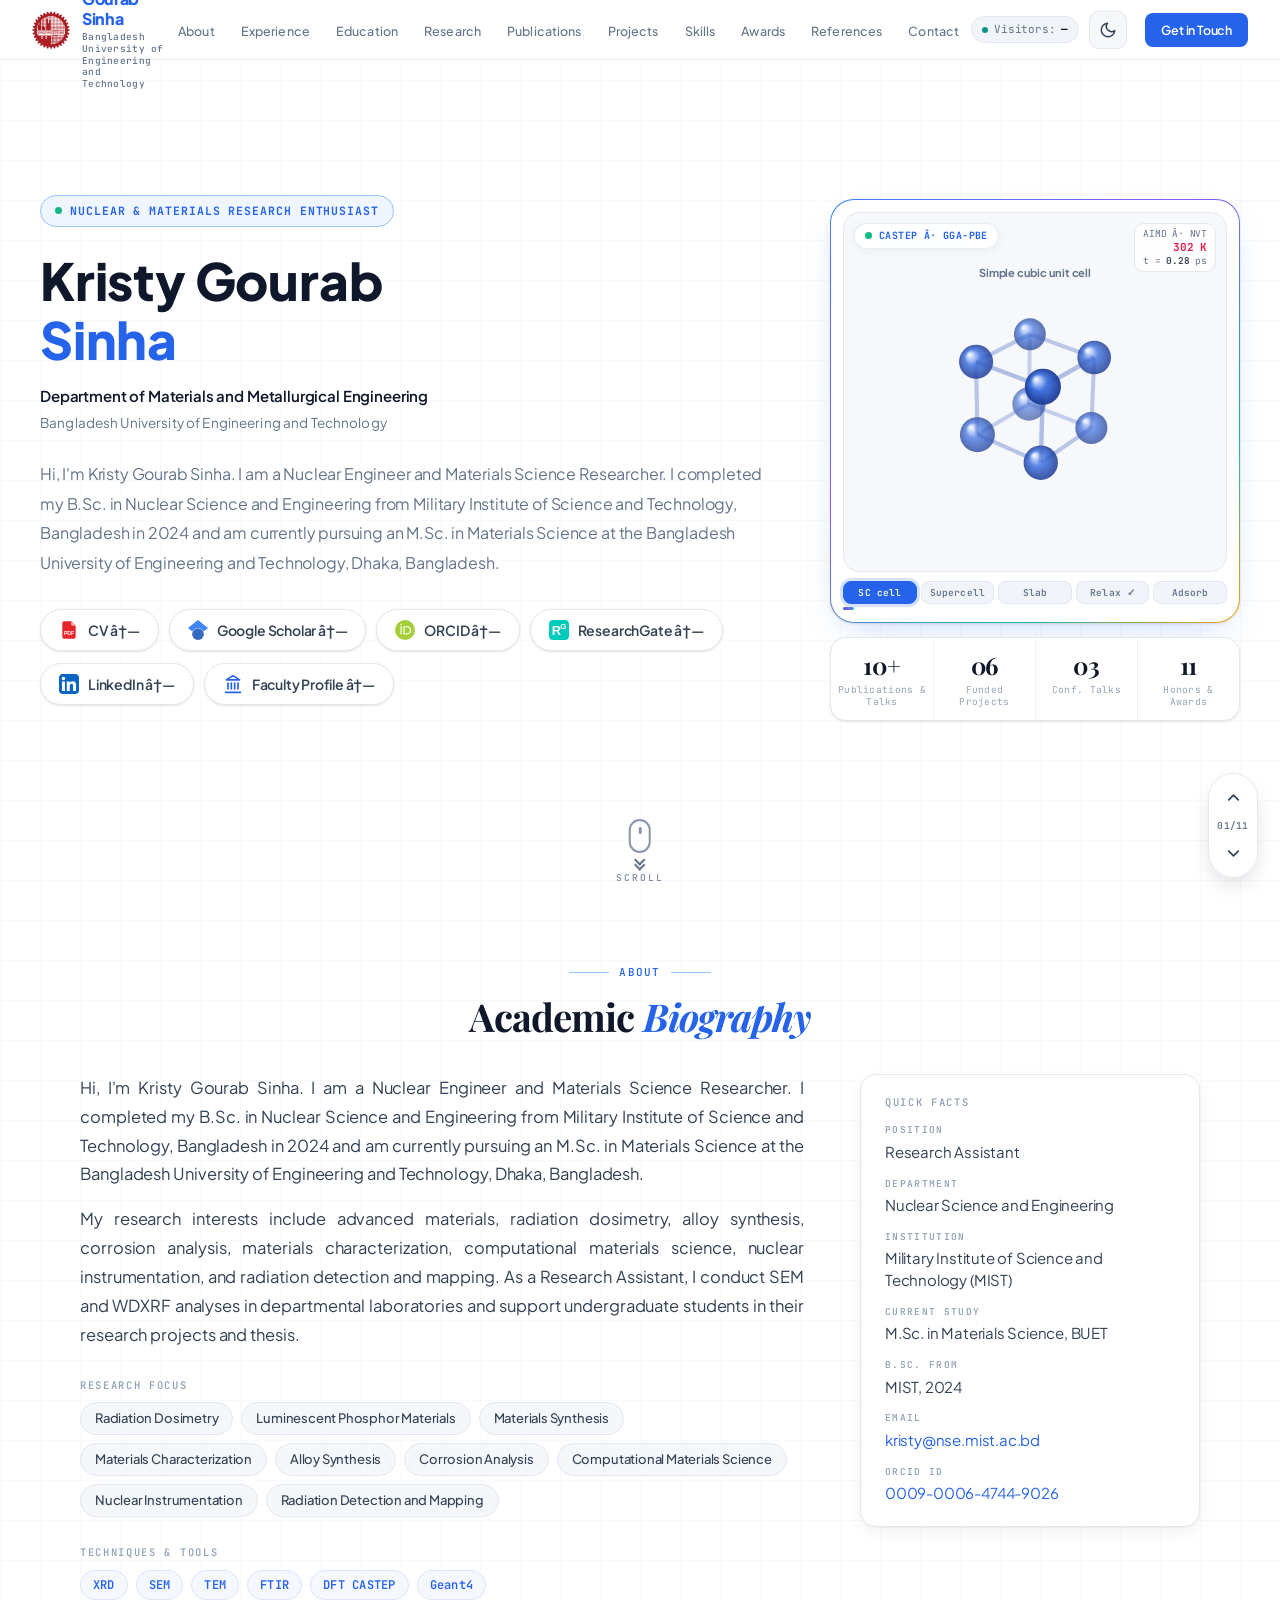
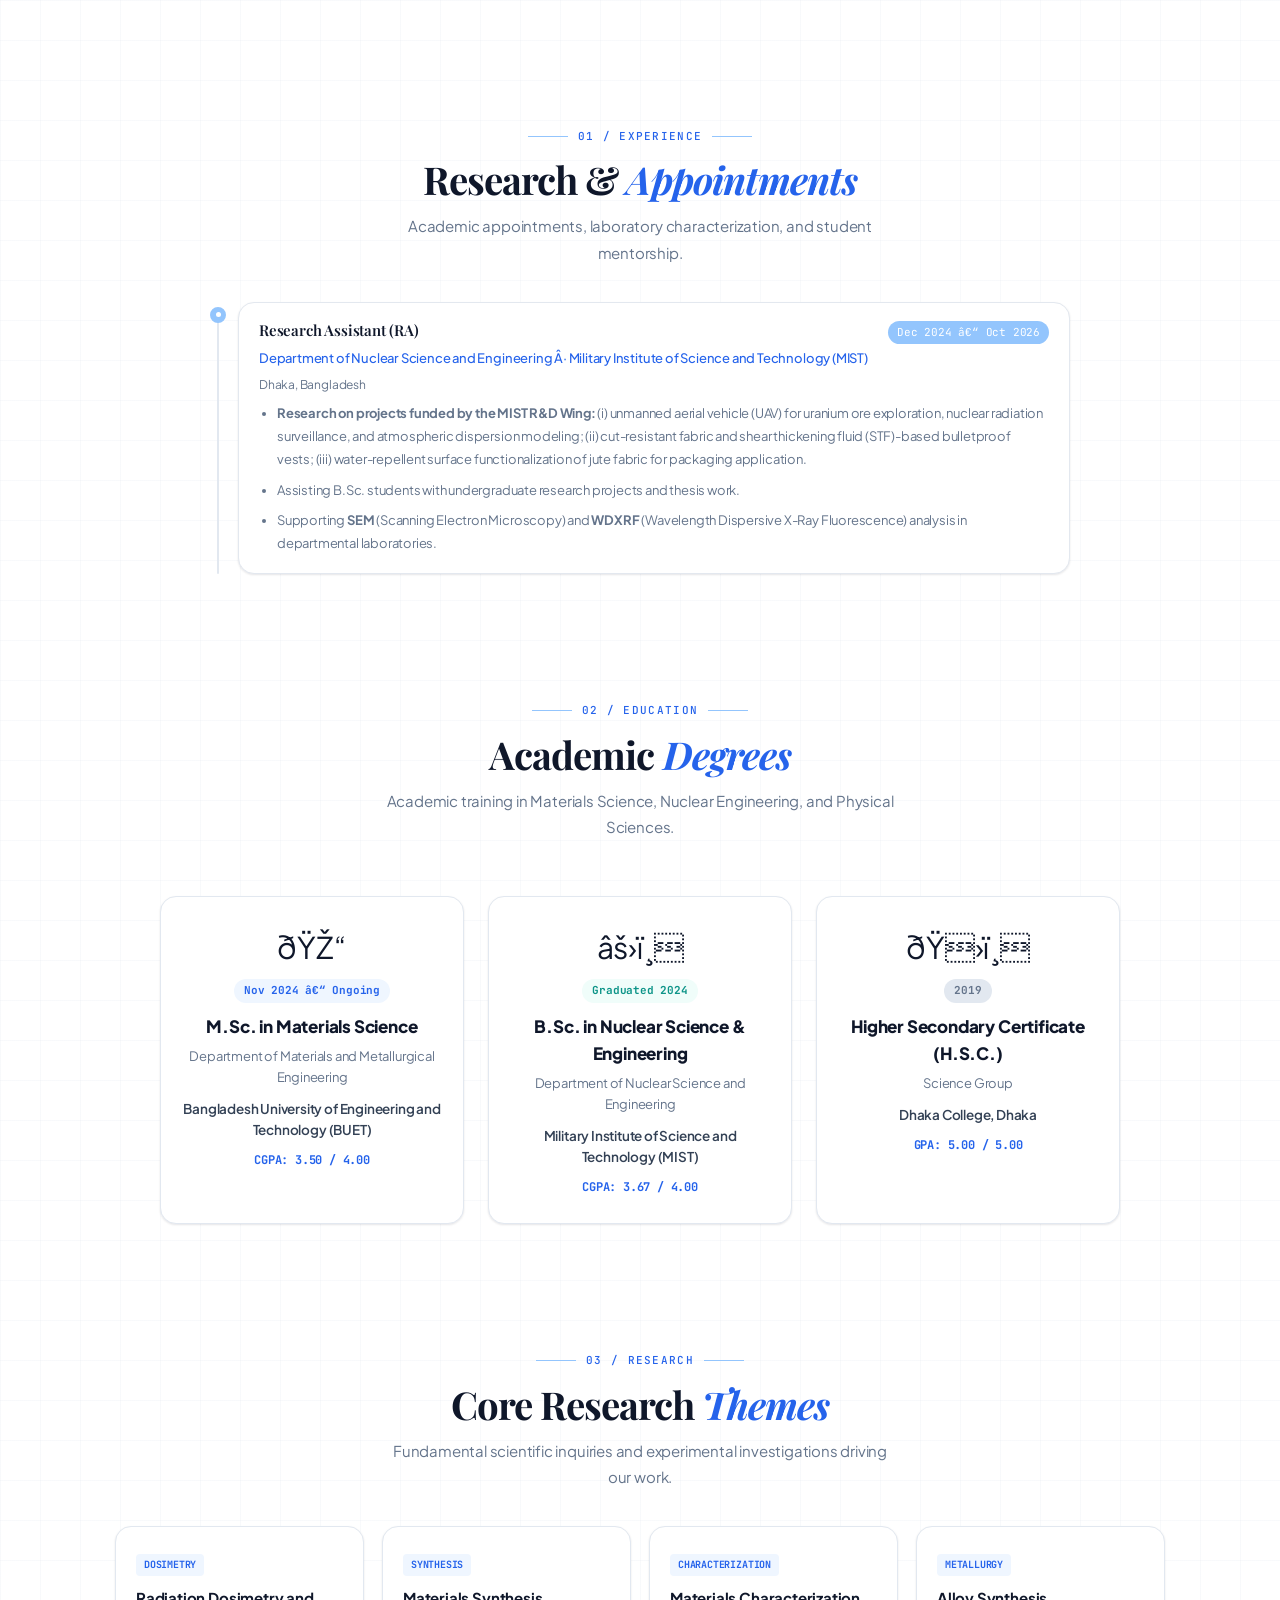
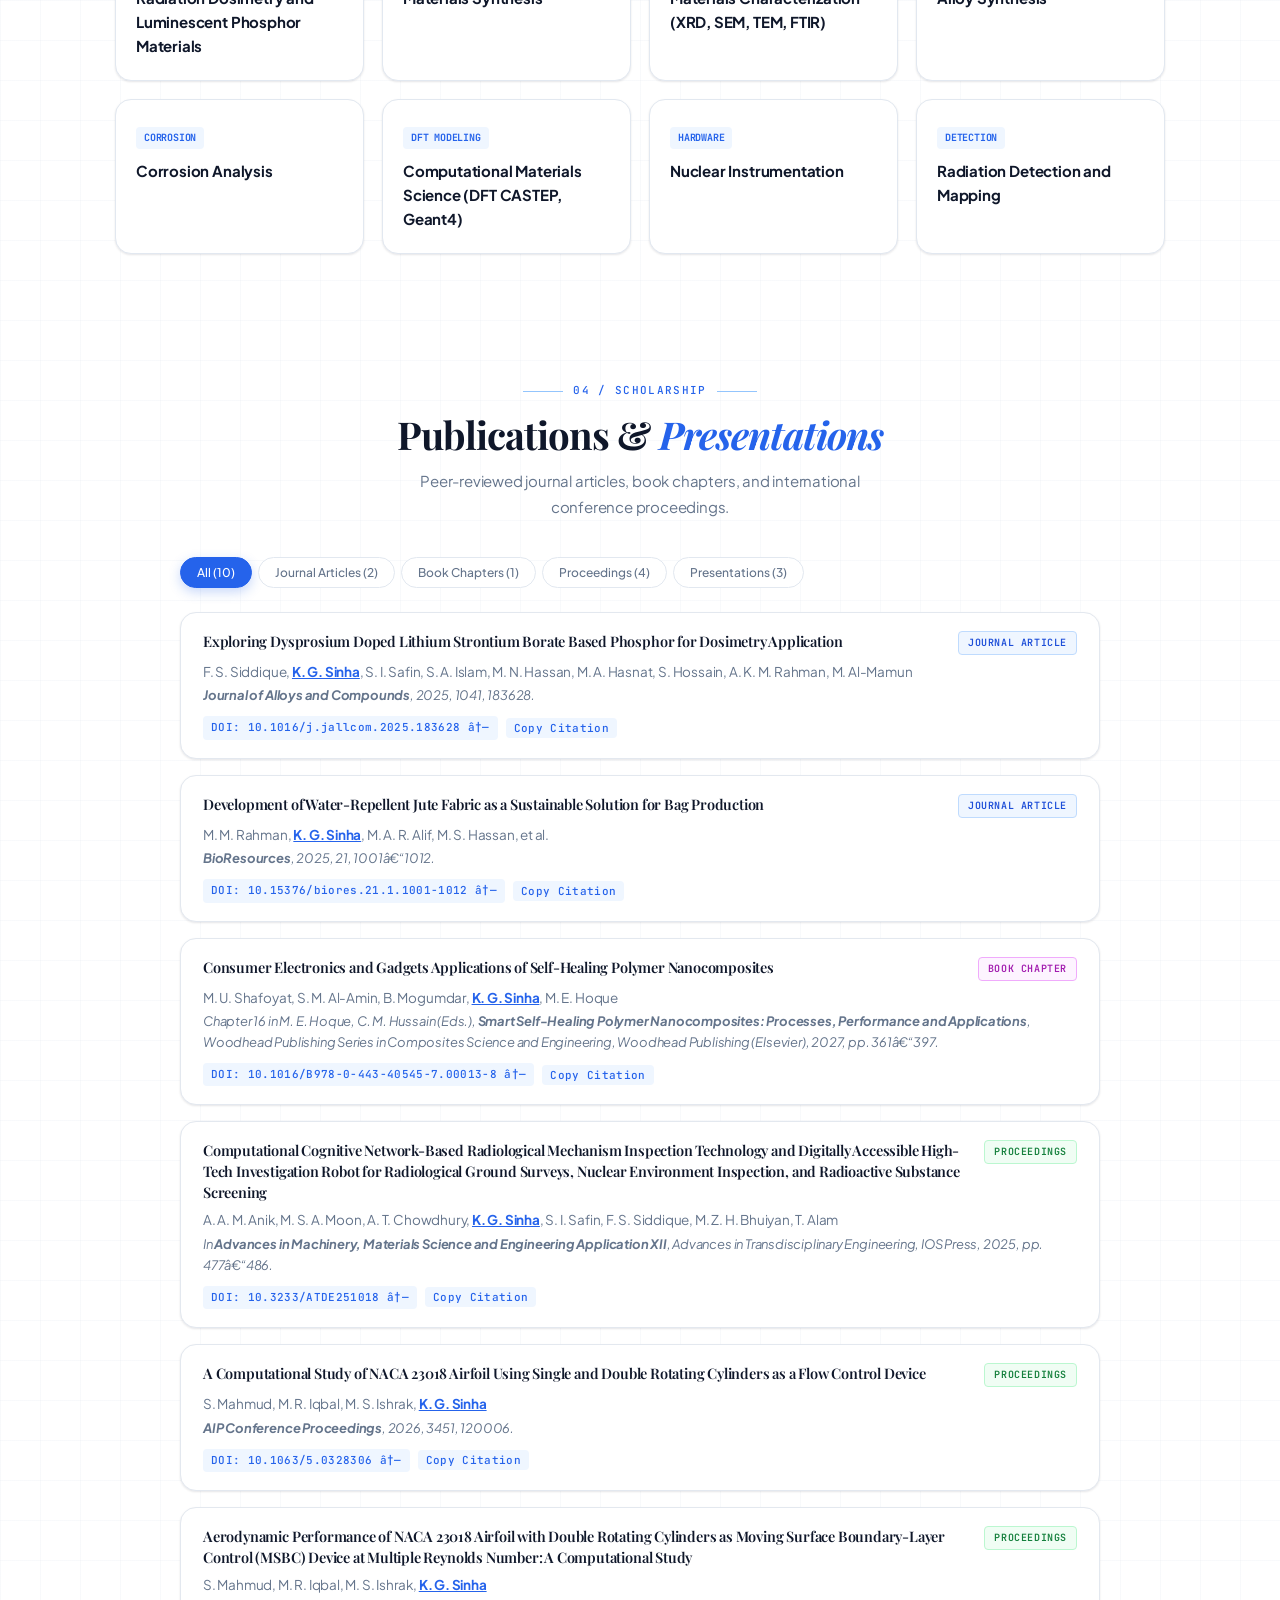
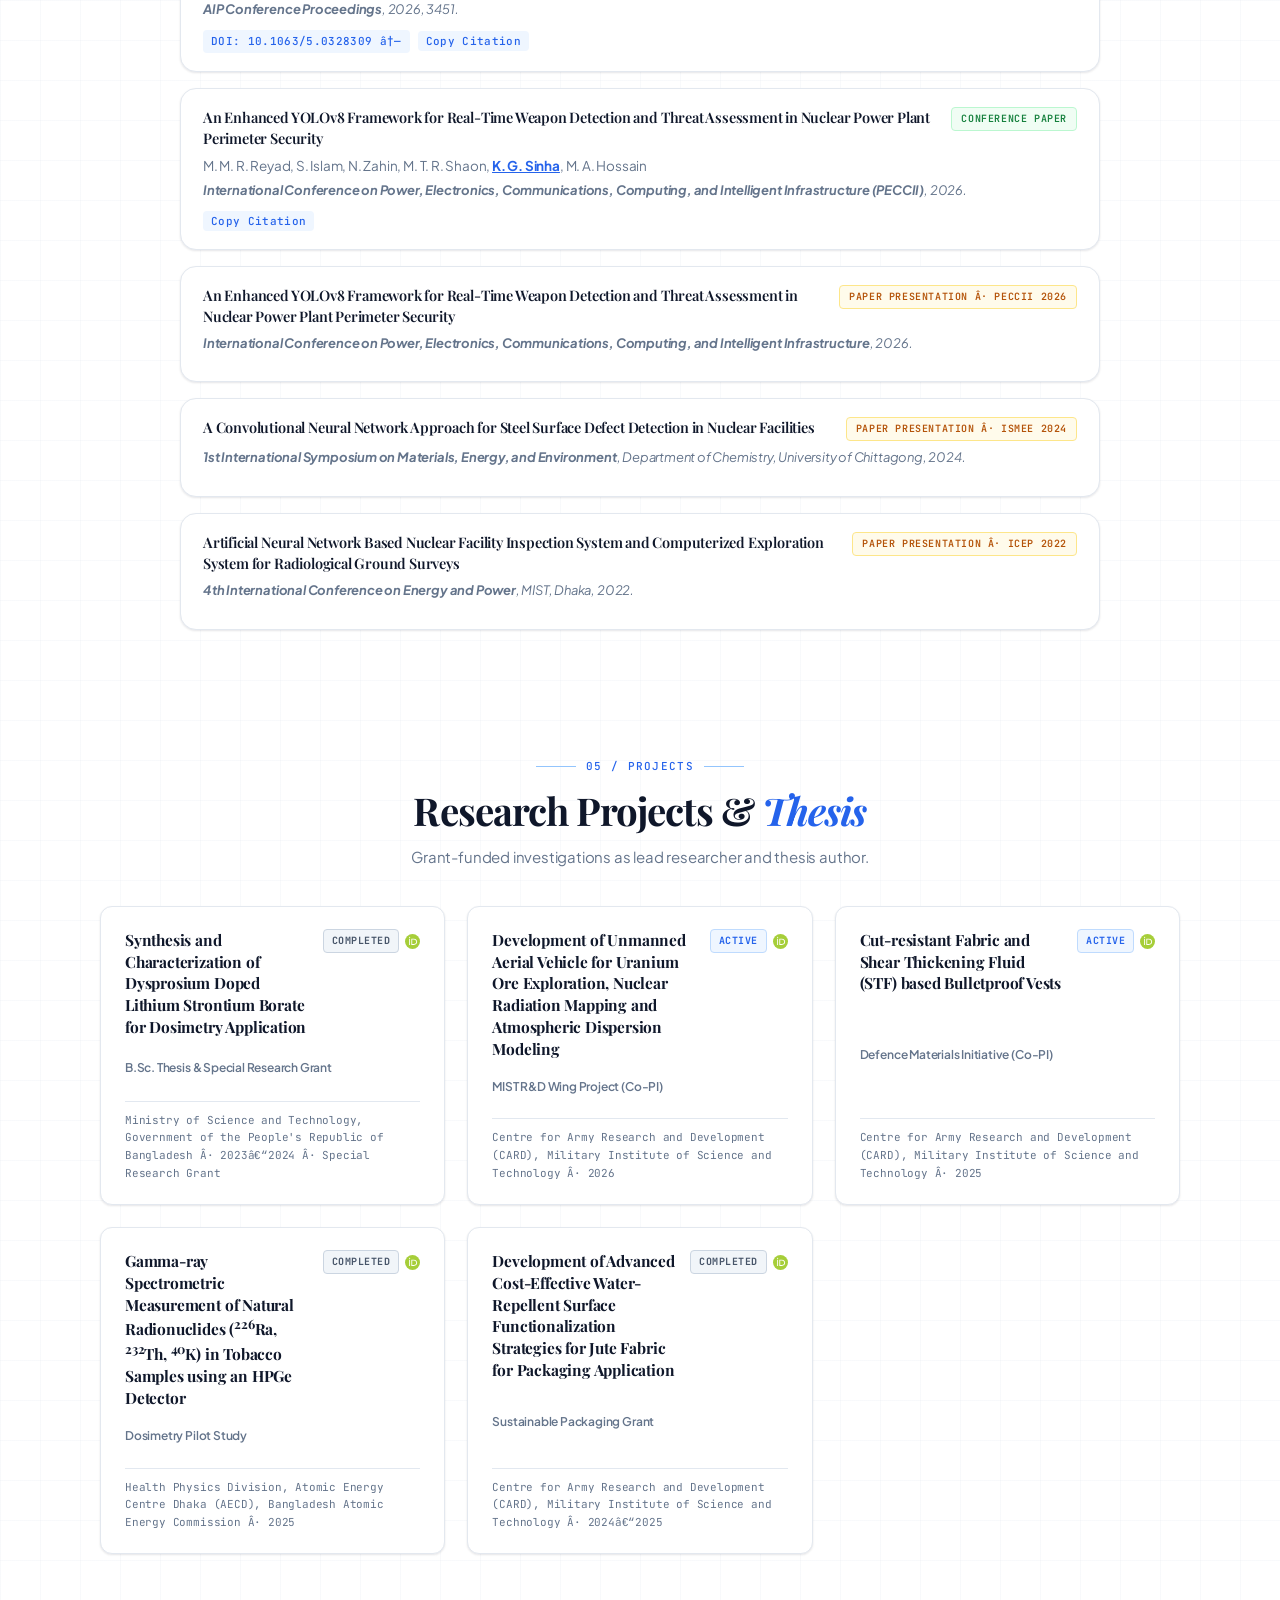
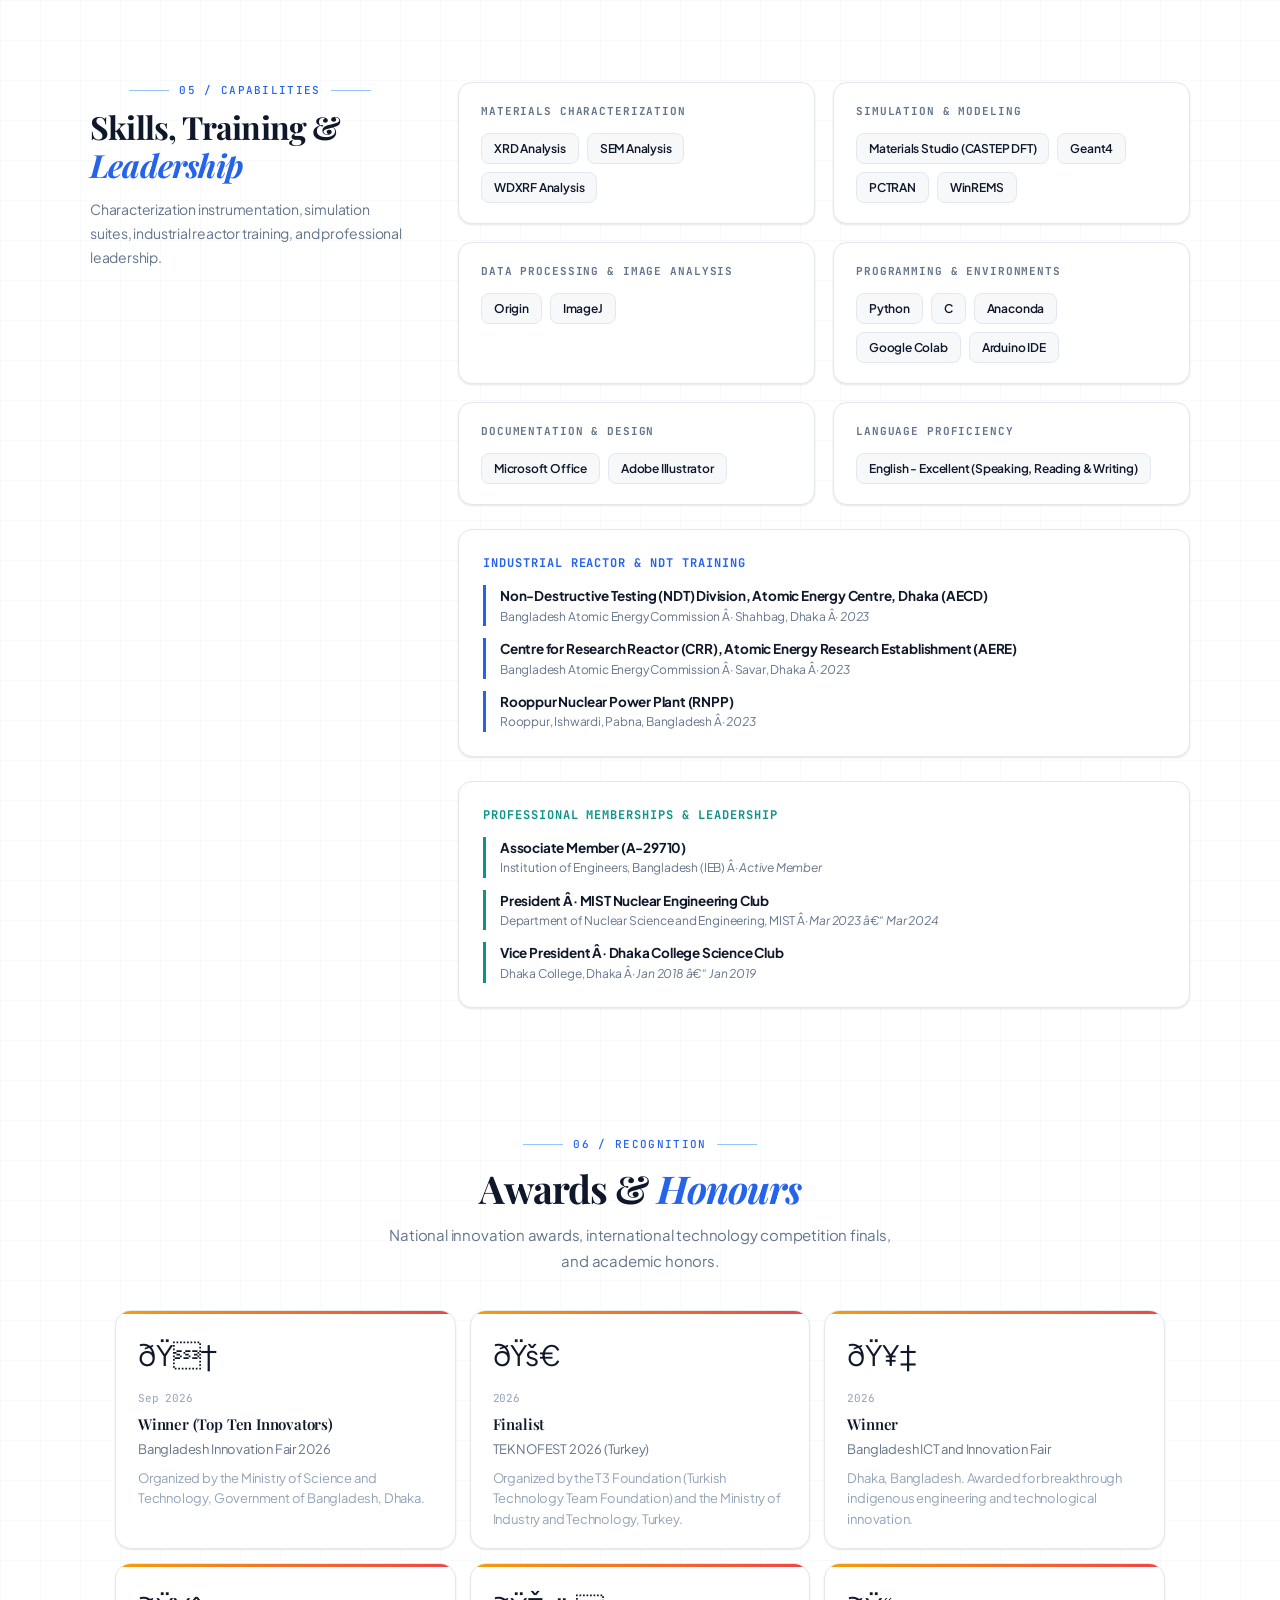
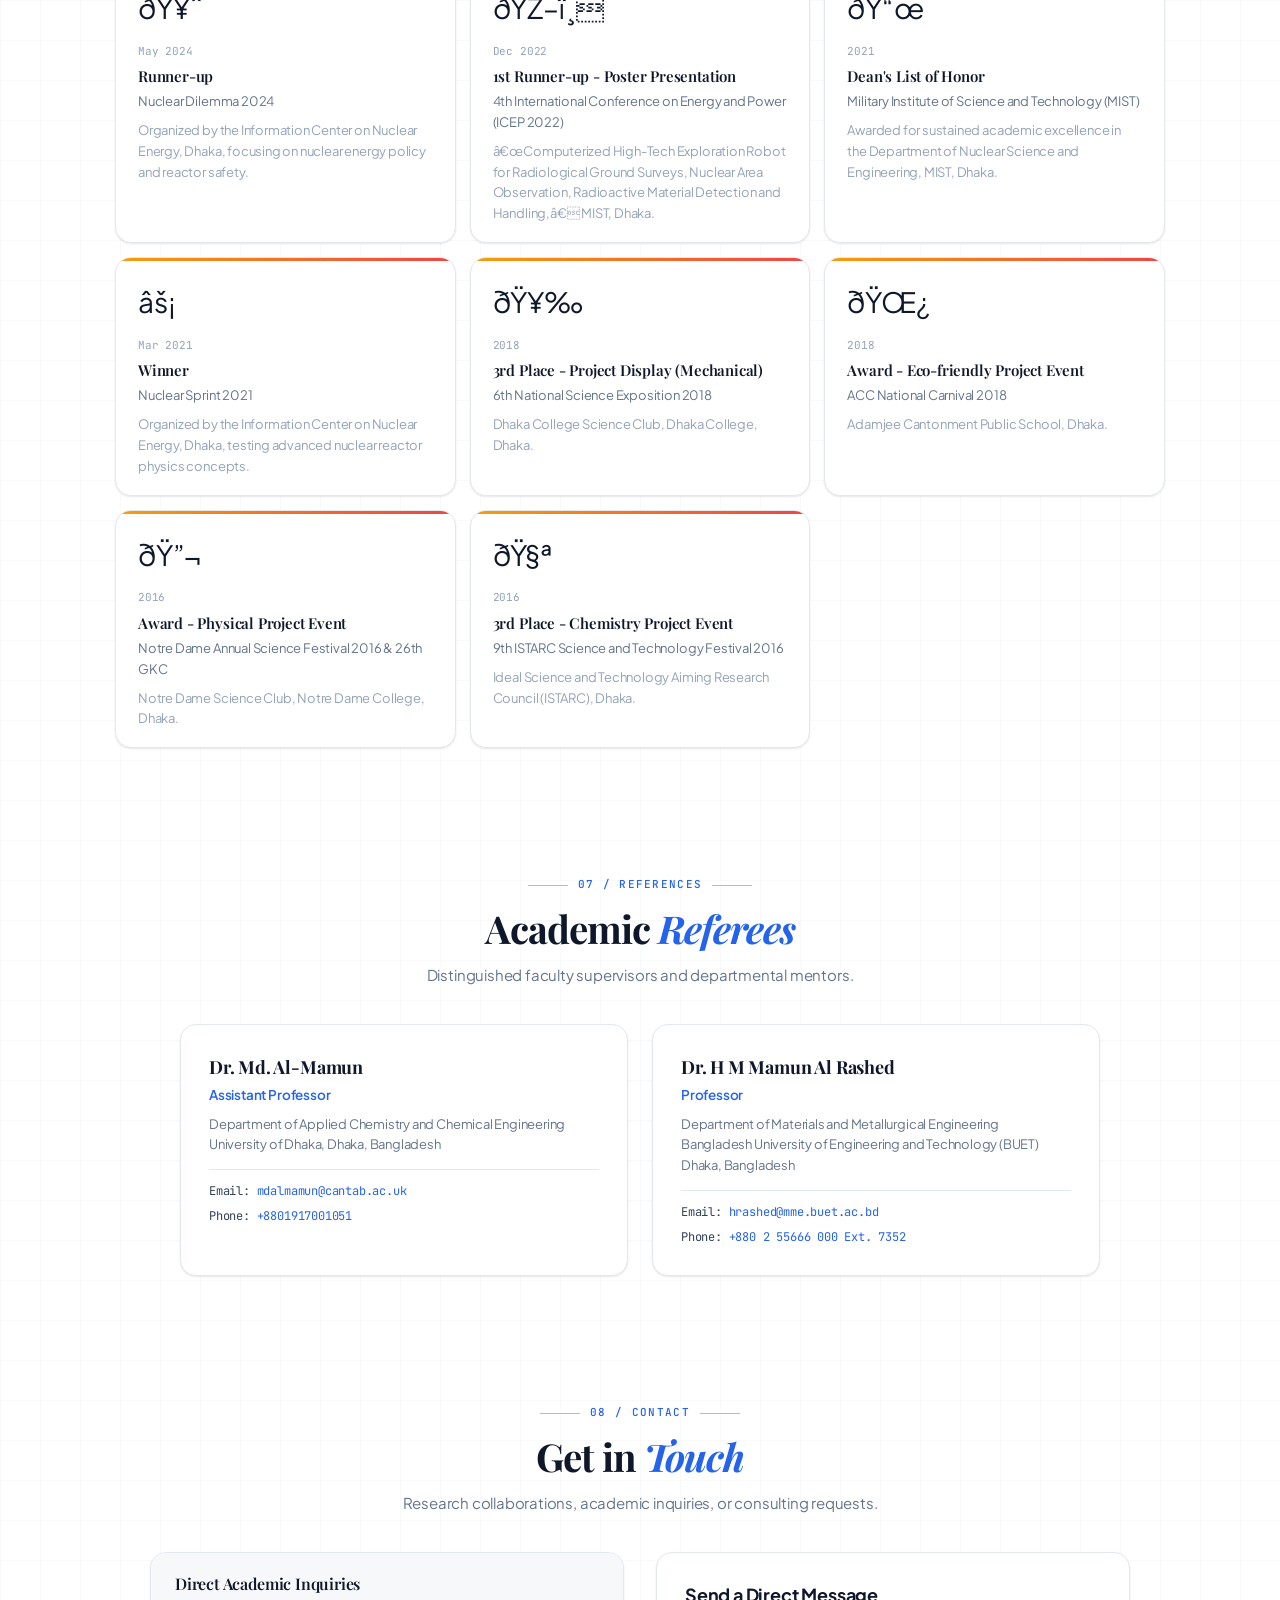
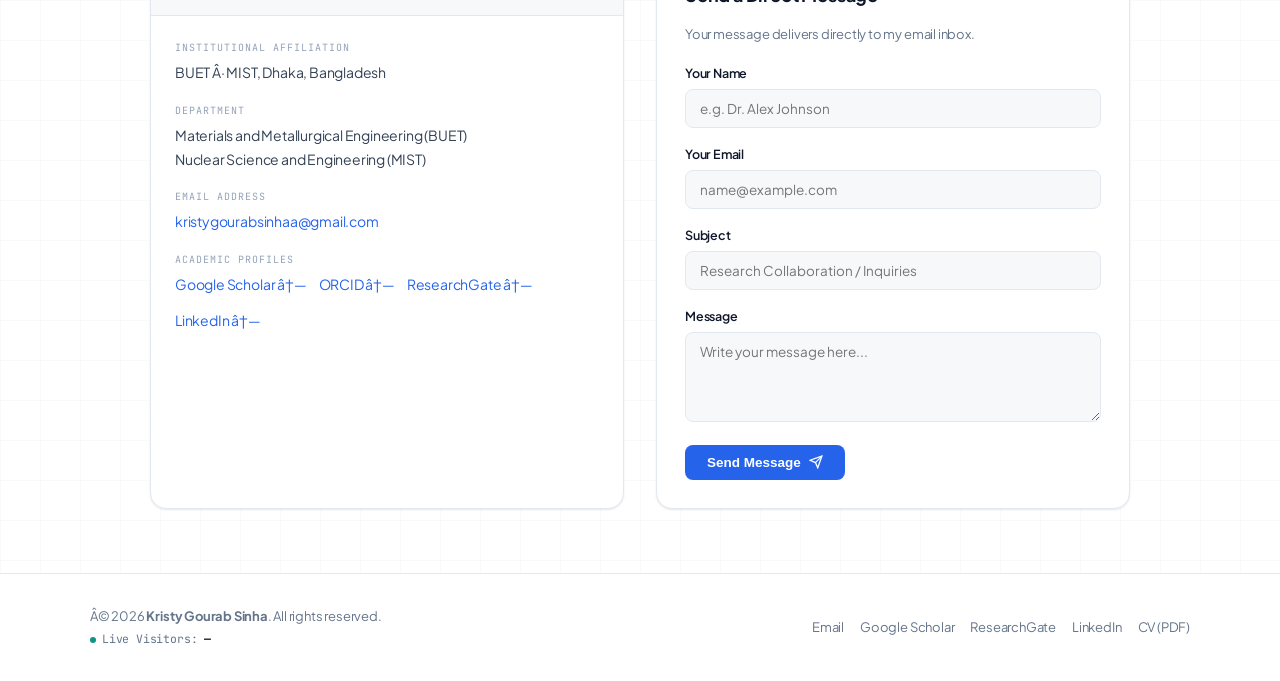
==== commit 41089fa5: "Remove UTF-8 BOM from index.html" ====
--- a/index.html
+++ b/index.html
@@ -1,4 +1,4 @@
-﻿<!DOCTYPE html>
+<!DOCTYPE html>
 <html lang="en" data-theme="light">
 <head>
   <meta charset="UTF-8">
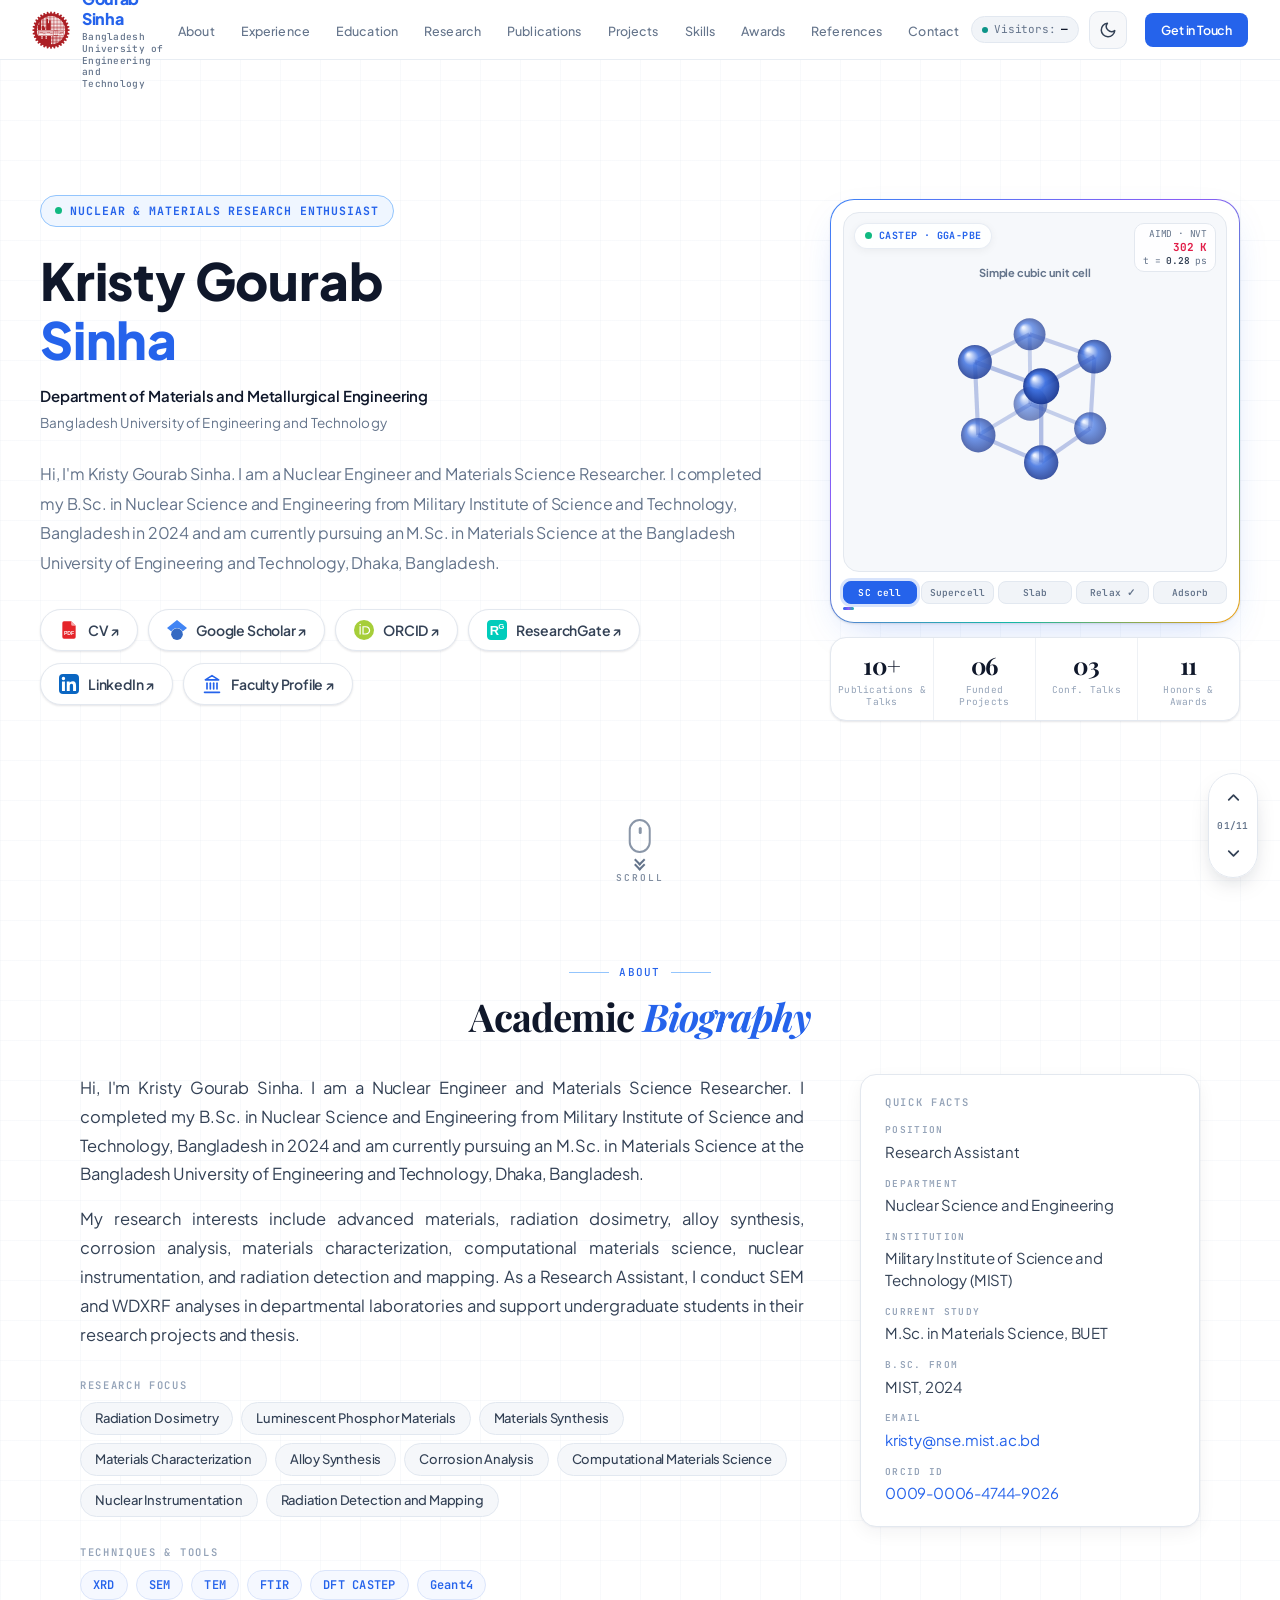
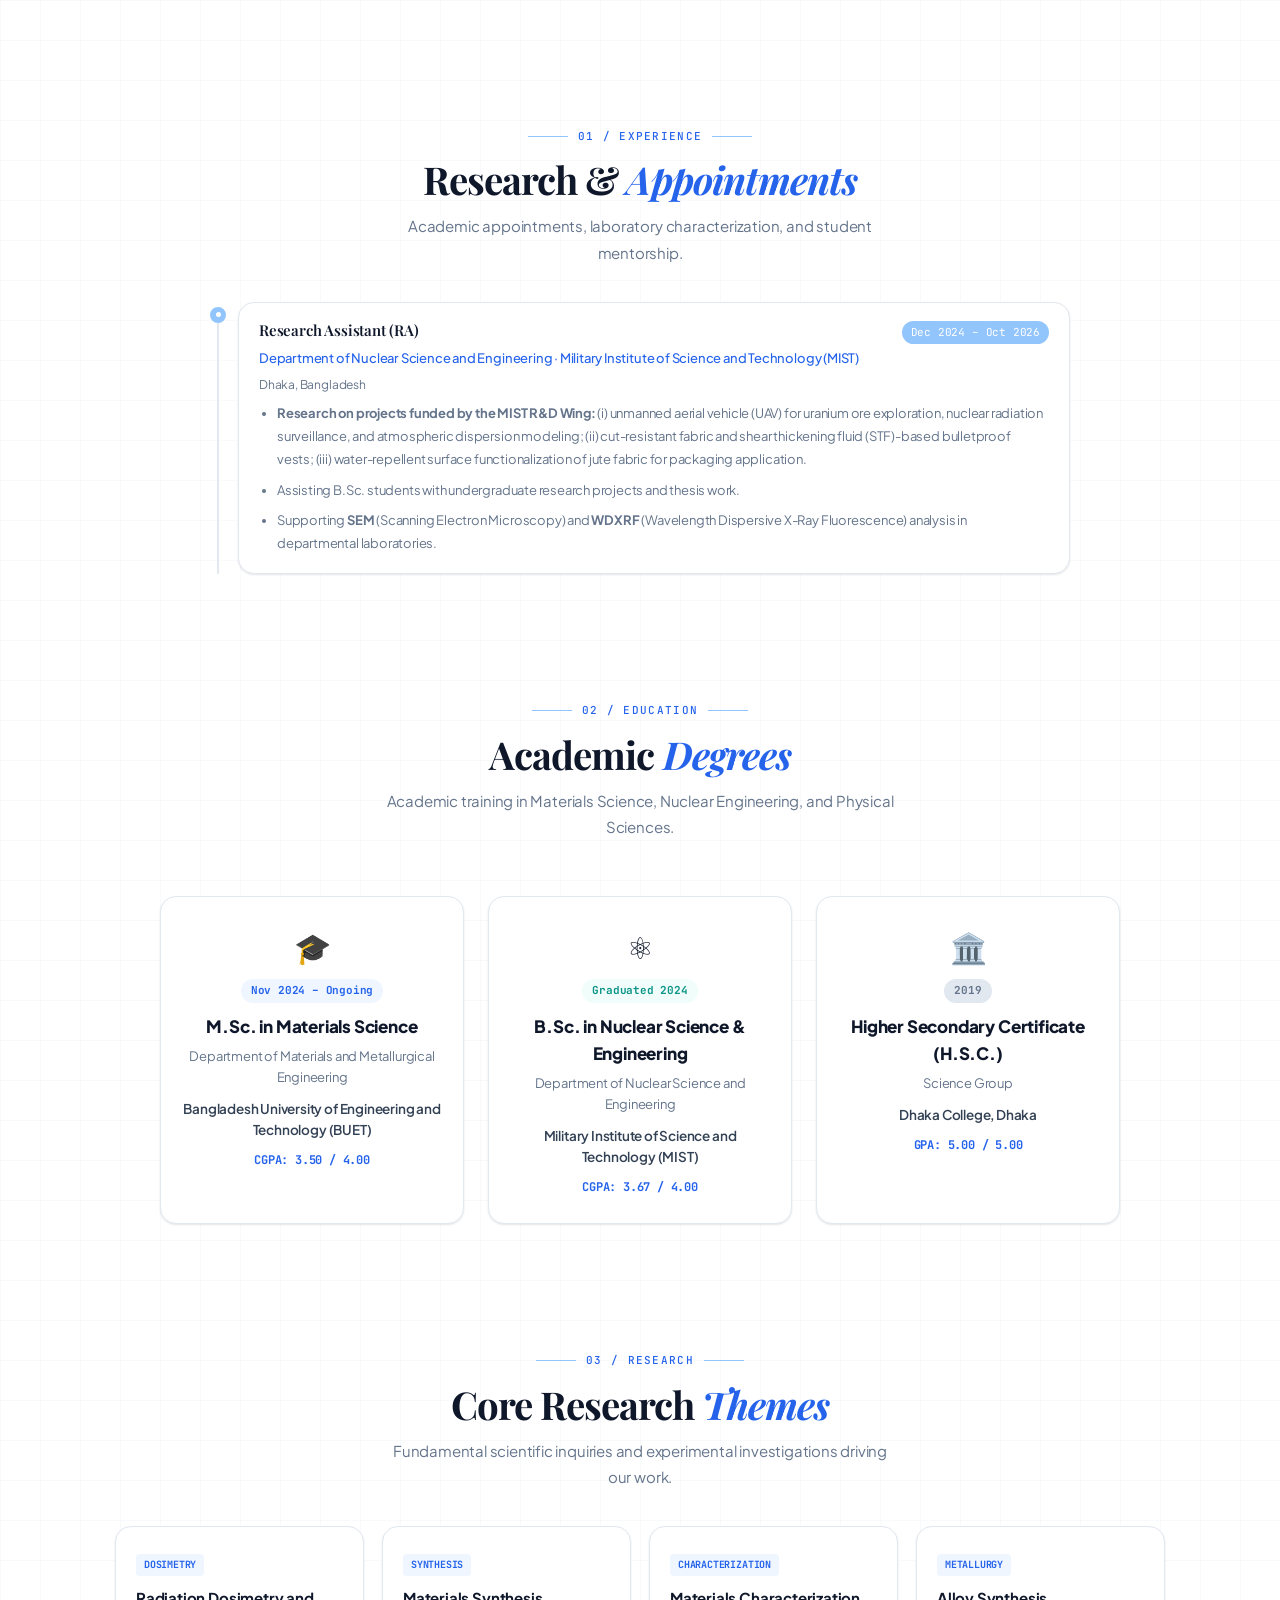
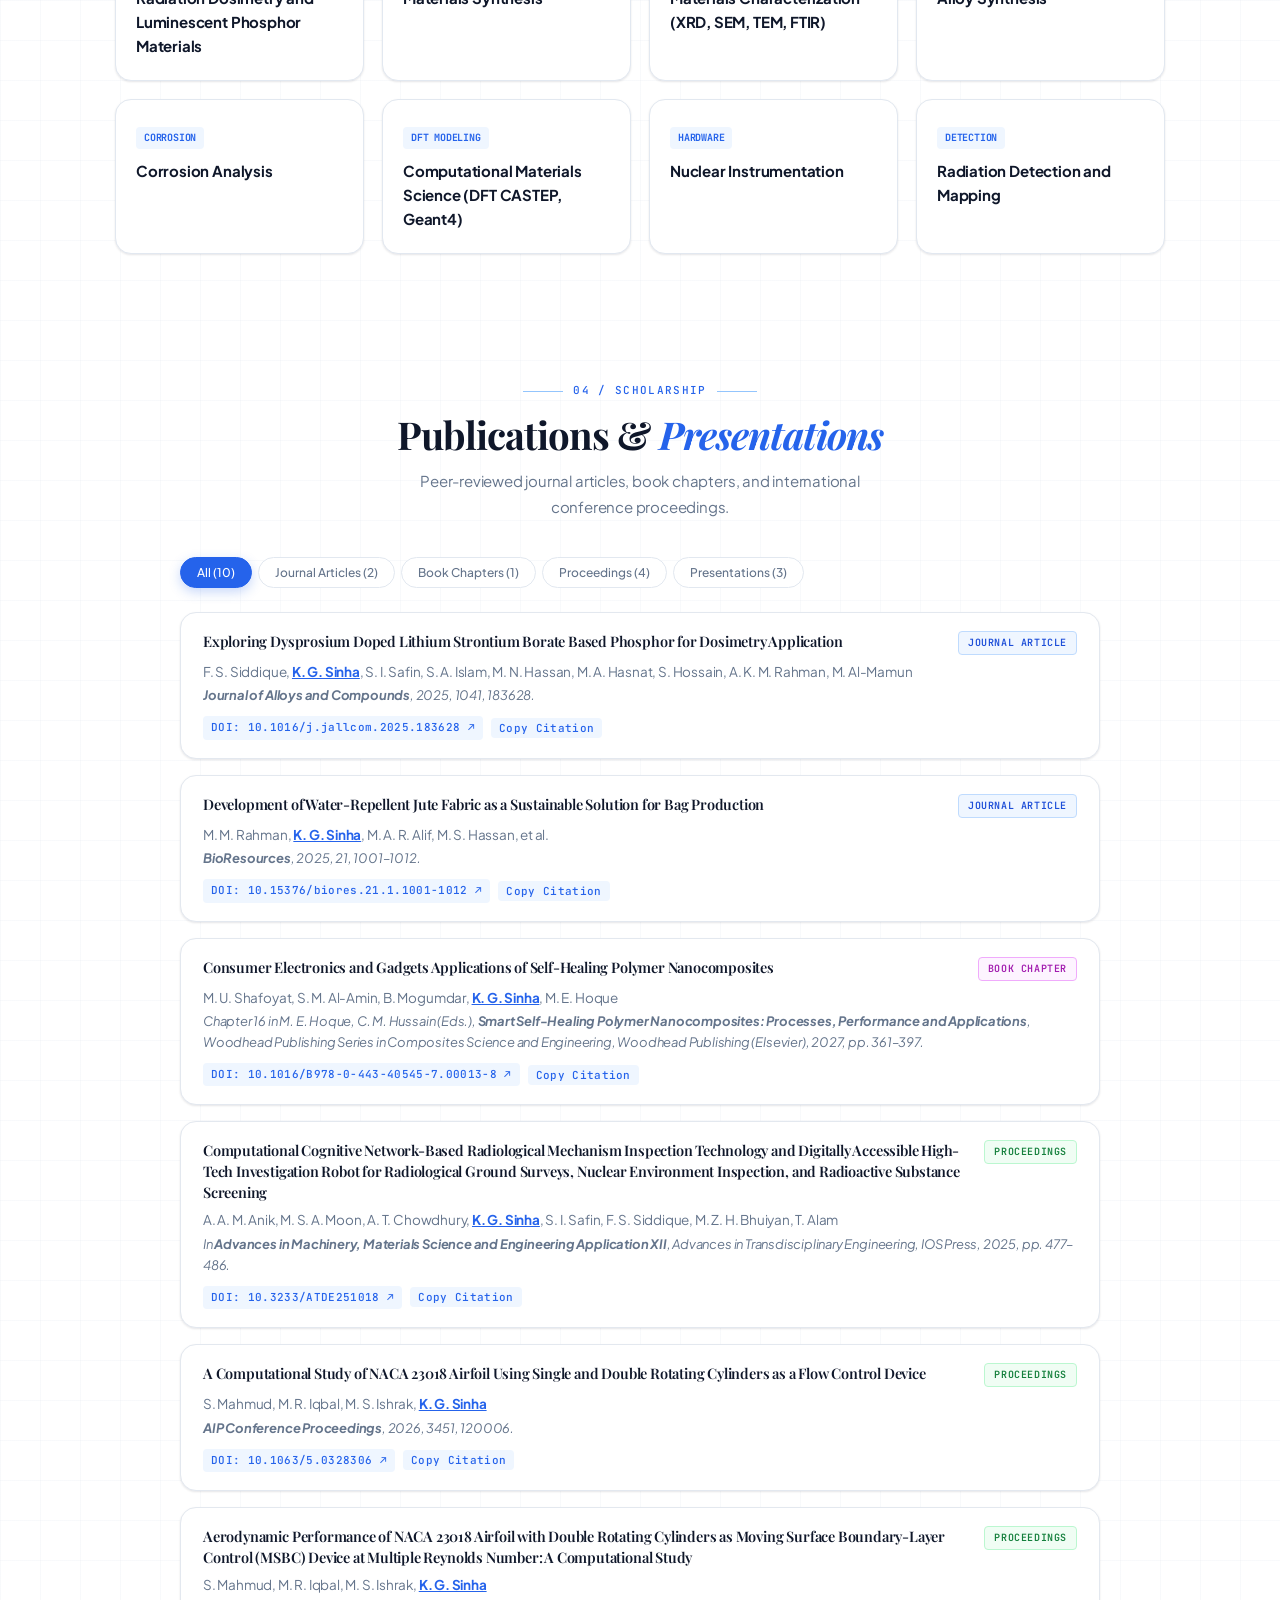
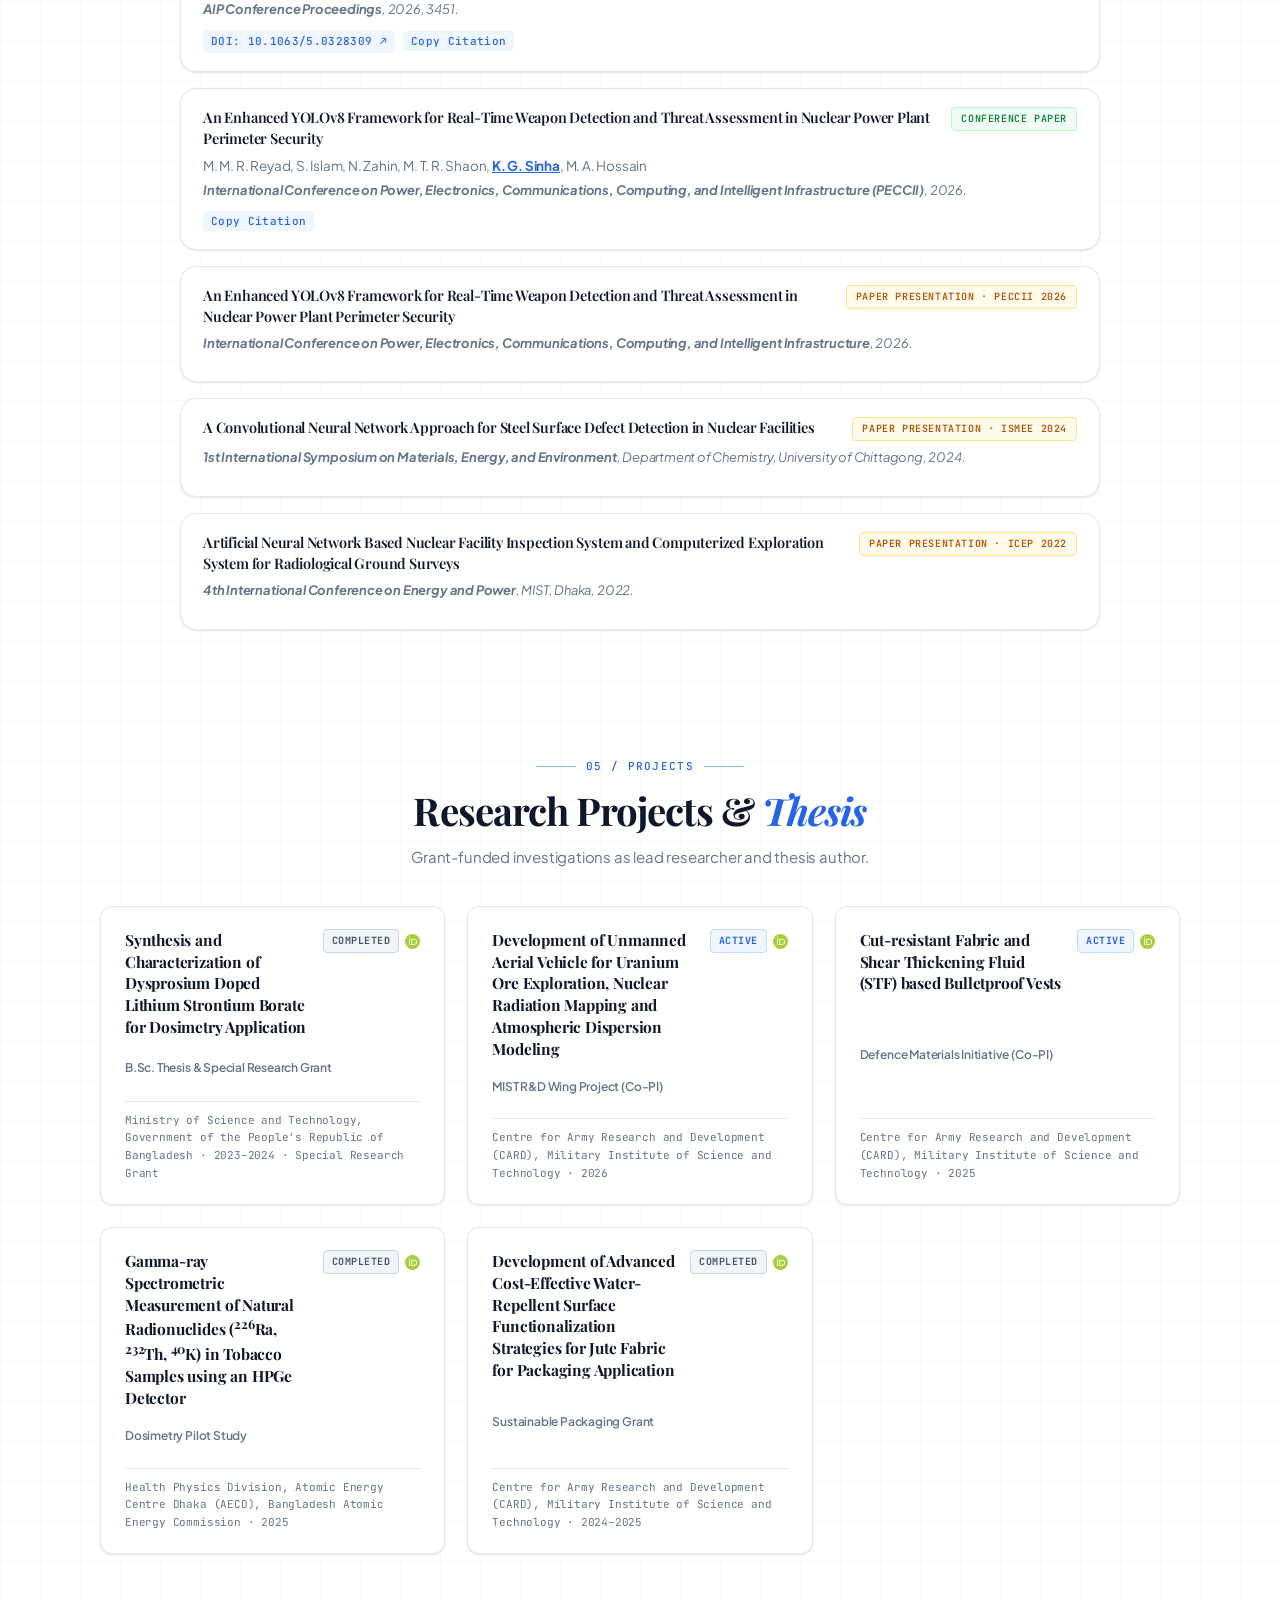
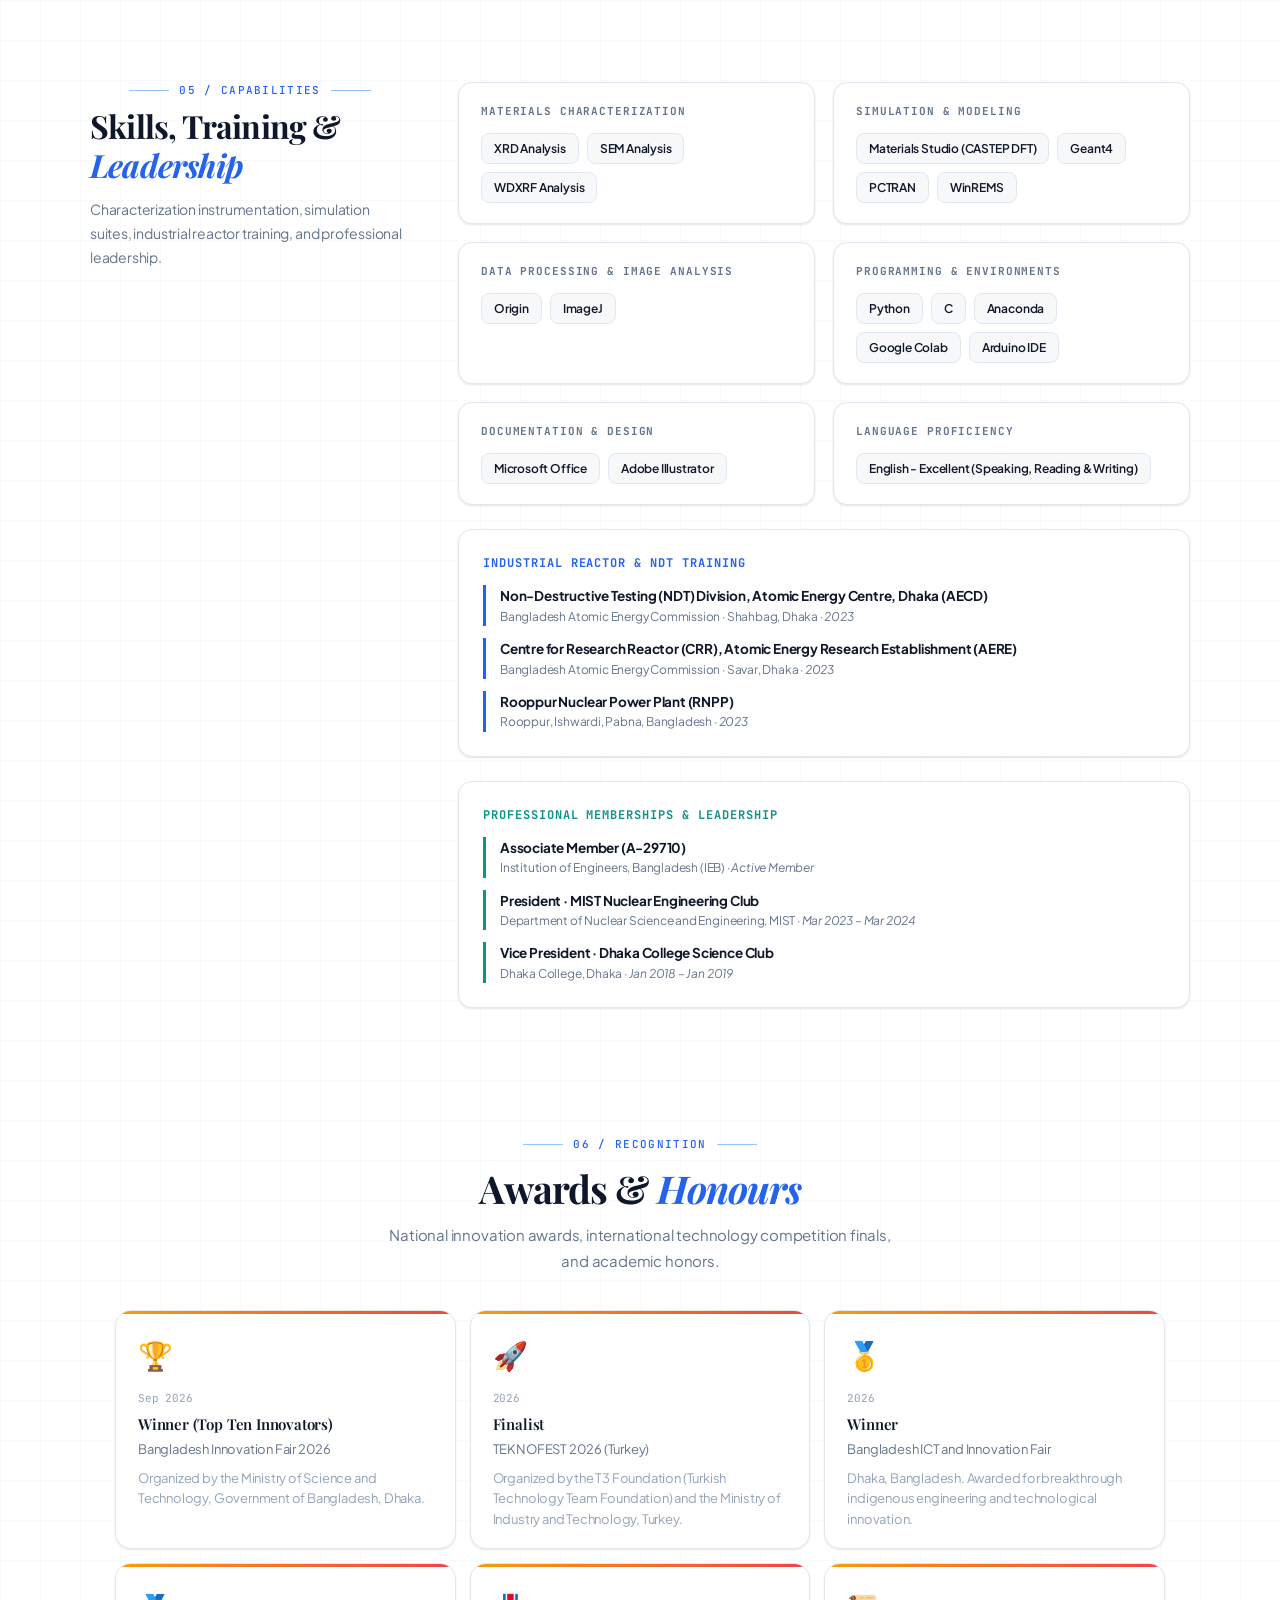
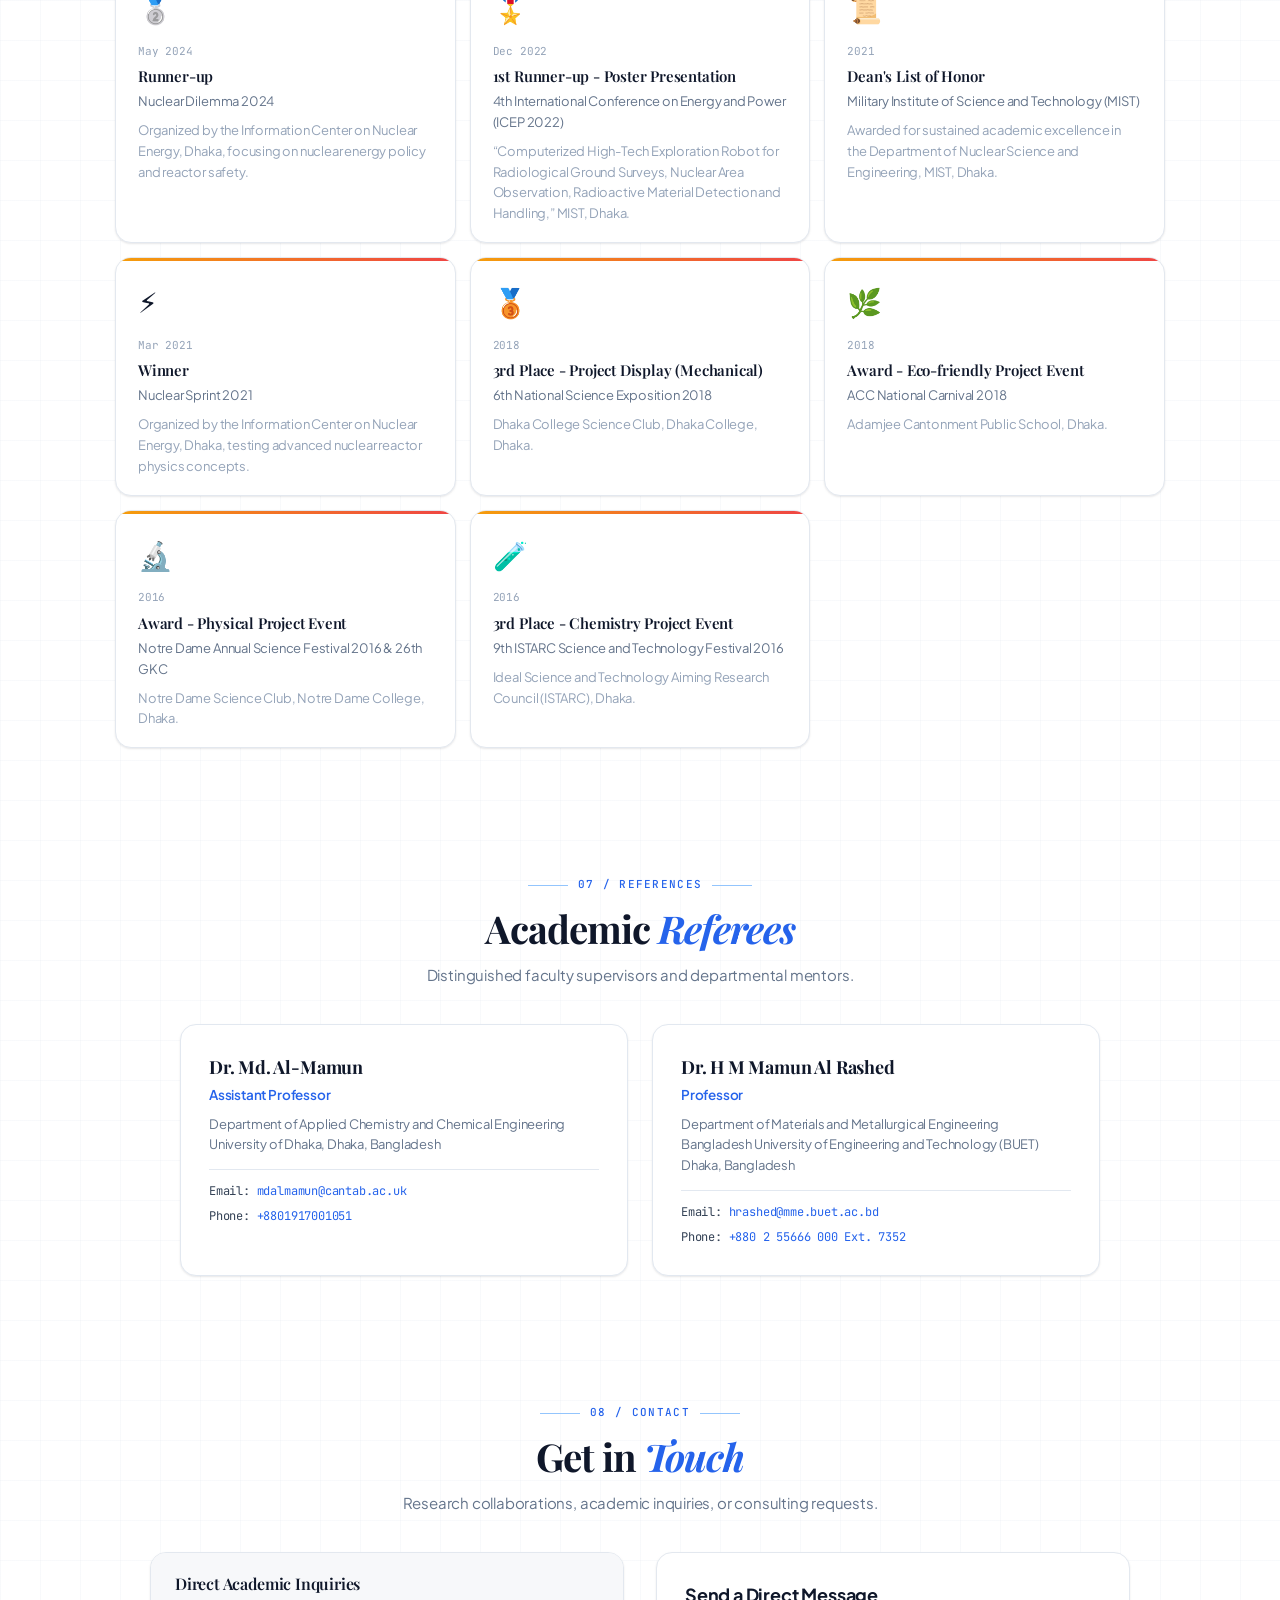
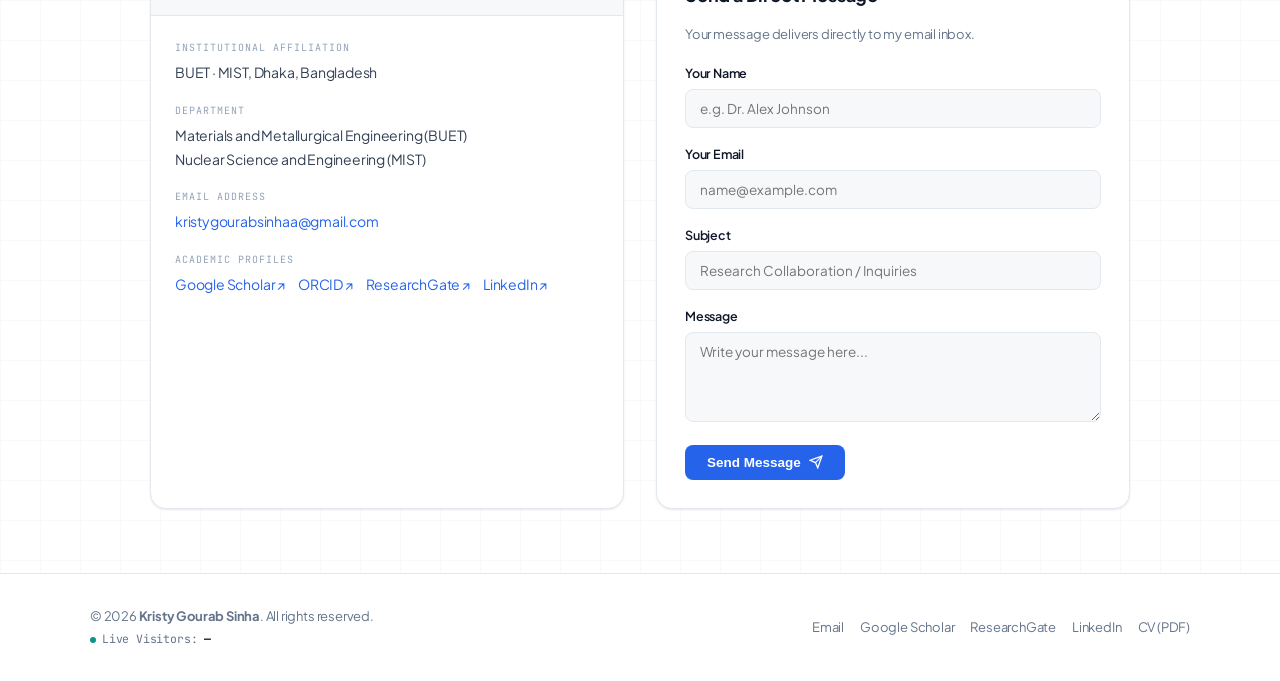
==== commit 1dd95662: "Fix garbled characters (double-encoded UTF-8) in index.html" ====
--- a/index.html
+++ b/index.html
@@ -3,12 +3,12 @@
 <head>
   <meta charset="UTF-8">
   <meta name="viewport" content="width=device-width, initial-scale=1.0">
-  <title>Kristy Gourab Sinha - Materials Science &amp; Nuclear Engineering | BUET Â· MIST</title>
+  <title>Kristy Gourab Sinha - Materials Science &amp; Nuclear Engineering | BUET · MIST</title>
   <meta name="description" content="Academic &amp; research portfolio of Kristy Gourab Sinha - M.Sc. in Materials Science (BUET) and Research Assistant in Nuclear Science &amp; Engineering (MIST).">
   <meta name="author" content="Kristy Gourab Sinha">
 
   <!-- Open Graph -->
-  <meta property="og:title" content="Kristy Gourab Sinha - BUET Â· MIST">
+  <meta property="og:title" content="Kristy Gourab Sinha - BUET · MIST">
   <meta property="og:description" content="M.Sc. Researcher in Materials Science at BUET and Research Assistant at MIST.">
   <meta property="og:type" content="website">
 
@@ -66,7 +66,7 @@
   --radius-lg: 20px;
   --transition: 0.22s cubic-bezier(0.4, 0, 0.2, 1);
 }
-/* â”€â”€ DARK MODE â”€â”€ */
+/* ── DARK MODE ── */
 [data-theme="dark"] {
   --white: #0f1117;
   --off: #161920;
@@ -120,7 +120,7 @@
 [data-theme="dark"] #nav.scrolled { box-shadow: 0 2px 20px rgba(0,0,0,.3); }
 html, body { transition: background-color .3s ease, color .3s ease; }
 
-/* â”€â”€ PRINT / CV â”€â”€ */
+/* ── PRINT / CV ── */
 @media print {
   #nav, .admin-panel, .toast-msg, .nav-cta, .nav-toggle,
   .btn-ghost, #dark-toggle, #section-rail,
@@ -148,7 +148,7 @@
   .course-list, .team-grid, .service-grid, .awards-grid,
   .news-grid, .research-grid { grid-template-columns:1fr 1fr !important; }
   #projects-grid, #memberships-grid { grid-template-columns:1fr 1fr !important; }
-  /* show destination URLs after external links (skip DOI buttons â€” DOI text is enough) */
+  /* show destination URLs after external links (skip DOI buttons — DOI text is enough) */
   .media-card[href^="http"]::after, .news-link[href^="http"]::after,
   .thesis-pdf[href^="http"]::after {
     content:" (" attr(href) ")"; font-size:8.5pt; color:#555; word-break:break-all;
@@ -161,7 +161,7 @@
 body { font-family: var(--body); background: var(--off); color: var(--ink); line-height: 1.6; -webkit-font-smoothing: antialiased; }
 ::-webkit-scrollbar { width: 5px; } ::-webkit-scrollbar-track { background: var(--off2); } ::-webkit-scrollbar-thumb { background: var(--off3); border-radius: 3px; }
 
-/* â”€â”€ NAV â”€â”€ */
+/* ── NAV ── */
 #nav {
   position: fixed; top: 0; left: 0; right: 0; z-index: 200;
   height: 60px; display: flex; align-items: center; justify-content: space-between;
@@ -186,7 +186,7 @@
 .nav-toggle { display: none; background: none; border: none; cursor: pointer; padding: 4px; flex-direction: column; gap: 5px; }
 .nav-toggle span { display: block; width: 22px; height: 2px; background: var(--ink); border-radius: 1px; transition: var(--transition); }
 
-/* â”€â”€ HERO â”€â”€ */
+/* ── HERO ── */
 #hero {
   min-height: 100vh; display: flex; align-items: center;
   padding: 80px 2rem 60px;
@@ -241,7 +241,7 @@
 .stat-val { font-family: var(--display); font-size: 26px; font-weight: 700; color: var(--ink); display: block; }
 .stat-lbl { font-size: 11px; color: var(--ink4); font-family: var(--mono); letter-spacing: 0.05em; margin-top: 2px; }
 
-/* â”€â”€ SECTION BASE â”€â”€ */
+/* ── SECTION BASE ── */
 .section { padding: 64px 2rem; }
 .section-alt { background: var(--white); }
 .section-inner { max-width: 1120px; margin: 0 auto; }
@@ -252,12 +252,12 @@
 h2.section-title em { font-style: italic; color: var(--blue); }
 .section-sub { font-size: 15px; color: var(--ink3); margin-top: 12px; max-width: 520px; margin-left: auto; margin-right: auto; line-height: 1.75; }
 
-/* â”€â”€ CARDS â”€â”€ */
+/* ── CARDS ── */
 .card { background: var(--white); border-radius: var(--radius); border: 1px solid var(--off3); box-shadow: var(--shadow-sm); transition: all var(--transition); overflow: hidden; }
 .card:hover { box-shadow: var(--shadow); transform: translateY(-3px); border-color: var(--blue-mid); }
 .card-pad { padding: 24px 28px; }
 
-/* â”€â”€ RESEARCH AREAS â”€â”€ */
+/* ── RESEARCH AREAS ── */
 .research-grid { display: grid; grid-template-columns: repeat(auto-fill, minmax(250px, 1fr)); gap: 20px; }
 .research-card { background: var(--white); border-radius: var(--radius); border: 1px solid var(--off3); padding: 28px 24px; box-shadow: var(--shadow-sm); transition: all var(--transition); position: relative; overflow: hidden; }
 .research-card::before { content:''; position:absolute; top:0; left:0; right:0; height:3px; background: linear-gradient(90deg, var(--blue), var(--teal)); opacity:0; transition: opacity var(--transition); }
@@ -270,7 +270,7 @@
 .rc-tags { display:flex; flex-wrap:wrap; gap:5px; }
 .rc-tag { font-size:10px; font-family: var(--mono); color: var(--blue); background: var(--blue-light); padding:3px 8px; border-radius:4px; }
 
-/* â”€â”€ PUBLICATIONS â”€â”€ */
+/* ── PUBLICATIONS ── */
 .pub-toolbar { display:flex; justify-content:space-between; align-items:center; margin-bottom:28px; flex-wrap:wrap; gap:12px; }
 .pub-filters { display:flex; gap:6px; flex-wrap:wrap; }
 .pf { font-size:12px; font-weight:500; padding:7px 16px; border-radius:20px; border:1.5px solid var(--off3); background:var(--white); color:var(--ink3); cursor:pointer; transition:all var(--transition); font-family:var(--body); }
@@ -337,7 +337,7 @@
 .cite-summary { display:inline-flex; align-items:center; gap:8px; font-size:12px; color:var(--ink3); font-family:var(--mono); padding:6px 14px; background:var(--amber-light); border-radius:20px; border:1px solid rgba(180,100,0,.15); }
 .cite-summary svg { width:13px; height:13px; fill:var(--amber); }
 
-/* â”€â”€ EXPERIENCE TIMELINE â”€â”€ */
+/* ── EXPERIENCE TIMELINE ── */
 .exp-timeline { position:relative; padding-left:28px; }
 .exp-timeline::before { content:''; position:absolute; left:7px; top:6px; bottom:0; width:2px; background:var(--off3); border-radius:2px; }
 .exp-item { position:relative; margin-bottom:32px; }
@@ -358,7 +358,7 @@
 .orcid-source-badge { display:inline-flex; align-items:center; gap:6px; font-size:11px; font-family:var(--mono); color:var(--teal); background:var(--teal-light); padding:4px 10px; border-radius:20px; margin-bottom:20px; }
 .orcid-source-badge svg { width:14px; height:14px; }
 
-/* â”€â”€ MEMBERSHIPS â”€â”€ */
+/* ── MEMBERSHIPS ── */
 .membership-grid { display:grid; grid-template-columns:repeat(auto-fill, minmax(260px,1fr)); gap:14px; }
 .mem-card { background:var(--white); border-radius:var(--radius); border:1px solid var(--off3); padding:18px 20px; box-shadow:var(--shadow-sm); display:flex; gap:14px; align-items:flex-start; transition:all var(--transition); }
 .mem-card:hover { box-shadow:var(--shadow); border-color:var(--blue-mid); transform:translateY(-3px); }
@@ -370,7 +370,7 @@
 .mem-period { font-family:var(--mono); font-size:11px; color:var(--ink4); }
 .mem-type { font-size:10px; font-family:var(--mono); color:var(--blue); background:var(--blue-light); padding:2px 7px; border-radius:20px; margin-top:5px; display:inline-block; }
 
-/* â”€â”€ PROJECTS â”€â”€ */
+/* ── PROJECTS ── */
 .proj-grid { display:grid; grid-template-columns:repeat(auto-fill, minmax(300px,1fr)); gap:20px; }
 .proj-card { background:var(--white); border-radius:var(--radius); border:1px solid var(--off3); padding:28px 26px; box-shadow:var(--shadow-sm); transition:all var(--transition); display:flex; flex-direction:column; gap:12px; }
 .proj-card:hover { box-shadow:var(--shadow); transform:translateY(-3px); border-color:var(--blue-mid); }
@@ -383,8 +383,8 @@
 .proj-desc { font-size:14.5px; color:var(--ink3); line-height:1.7; flex:1; }
 .proj-funding { font-size:11px; font-family:var(--mono); color:var(--ink4); padding-top:8px; border-top:1px solid var(--off3); }
 
-/* â”€â”€ TEACHING â”€â”€ */
-.course-list { display:grid; grid-template-columns:repeat(auto-fill, minmax(340px,1fr)); gap:14px; align-items:start; } /* 2â€“3 columns on desktop, 1 on phones */
+/* ── TEACHING ── */
+.course-list { display:grid; grid-template-columns:repeat(auto-fill, minmax(340px,1fr)); gap:14px; align-items:start; } /* 2–3 columns on desktop, 1 on phones */
 .course-card { background:var(--white); border-radius:var(--radius); border:1px solid var(--off3); padding:22px 24px; box-shadow:var(--shadow-sm); display:grid; grid-template-columns:100px 1fr; gap:20px; transition:all var(--transition); }
 .course-card:hover { box-shadow:var(--shadow); border-color:var(--blue-mid); transform:translateY(-3px); }
 .course-code-block { display:flex; flex-direction:column; align-items:center; justify-content:center; background:var(--blue-light); border-radius:var(--radius-sm); padding:12px 8px; text-align:center; }
@@ -394,7 +394,7 @@
 .course-meta { font-size:12px; color:var(--ink3); margin-bottom:7px; }
 .course-desc { font-size:14.5px; color:var(--ink3); line-height:1.7; }
 
-/* â”€â”€ TEAM â”€â”€ */
+/* ── TEAM ── */
 .team-grid { display:grid; grid-template-columns:repeat(auto-fill, minmax(150px,1fr)); gap:16px; }
 .team-card { background:var(--white); border-radius:var(--radius); border:1px solid var(--off3); box-shadow:var(--shadow-sm); overflow:hidden; transition:all var(--transition); text-align:center; }
 .team-card:hover { box-shadow:var(--shadow); transform:translateY(-3px); border-color:var(--blue-mid); }
@@ -408,7 +408,7 @@
 .team-section-lbl::after { content:''; flex:1; height:1px; background:var(--off3); }
 .team-section-lbl:first-child { margin-top:0; }
 
-/* â”€â”€ STUDENTS â”€â”€ */
+/* ── STUDENTS ── */
 .students-cols { display:grid; grid-template-columns:1fr 1fr; gap:28px; align-items:start; }
 .student-group-card { background:var(--white); border-radius:var(--radius); border:1px solid var(--off3); box-shadow:var(--shadow-sm); overflow:visible; }
 .sgc-header { padding:18px 22px; background:var(--off); border-bottom:1px solid var(--off3); border-radius:var(--radius) var(--radius) 0 0; }
@@ -425,7 +425,7 @@
 .student-now { font-size:11px; color:var(--teal); margin-top:3px; }
 .student-badge { font-size:10px; font-family:var(--mono); font-weight:500; background:var(--blue-light); color:var(--blue); padding:3px 9px; border-radius:4px; white-space:nowrap; }
 
-/* â”€â”€ THESIS â”€â”€ */
+/* ── THESIS ── */
 .thesis-list { display:flex; flex-direction:column; gap:12px; }
 .thesis-card { background:var(--white); border-radius:var(--radius); border:1px solid var(--off3); padding:20px 24px; box-shadow:var(--shadow-sm); display:grid; grid-template-columns:60px 1fr; gap:16px; transition:all var(--transition); }
 .thesis-card:hover { box-shadow:var(--shadow); border-color:var(--blue-mid); transform:translateY(-3px); }
@@ -437,7 +437,7 @@
 .thesis-pdf { font-size:11px; font-family:var(--mono); color:var(--blue); text-decoration:none; }
 .thesis-pdf:hover { text-decoration:underline; }
 
-/* â”€â”€ NEWS â”€â”€ */
+/* ── NEWS ── */
 .news-grid { display:grid; grid-template-columns:repeat(auto-fill, minmax(300px,1fr)); gap:18px; }
 .news-card { background:var(--white); border-radius:var(--radius); border:1px solid var(--off3); padding:24px; box-shadow:var(--shadow-sm); transition:all var(--transition); display:flex; flex-direction:column; gap:10px; }
 .news-card:hover { box-shadow:var(--shadow); transform:translateY(-3px); border-color:var(--blue-mid); }
@@ -454,7 +454,7 @@
 .news-link { font-size:12px; font-weight:600; color:var(--blue); text-decoration:none; margin-top:auto; }
 .news-link:hover { text-decoration:underline; }
 
-/* â”€â”€ CONTACT â”€â”€ */
+/* ── CONTACT ── */
 .contact-grid { display:grid; grid-template-columns:1fr 1fr; gap:32px; }
 .contact-card { background:var(--white); border-radius:var(--radius); border:1px solid var(--off3); box-shadow:var(--shadow-sm); overflow:hidden; }
 .cc-header { padding:18px 24px; background:var(--off); border-bottom:1px solid var(--off3); font-family:var(--display); font-size:16px; font-weight:600; color:var(--ink); }
@@ -475,7 +475,7 @@
 .prospect-card h3 { font-family:var(--display); font-size:18px; font-weight:700; color:var(--ink); margin-bottom:10px; }
 .prospect-card p { font-size:14px; color:var(--ink3); line-height:1.8; }
 
-/* â”€â”€ ADMIN PANEL â”€â”€ */
+/* ── ADMIN PANEL ── */
 #admin-toggle { position:fixed; bottom:24px; right:24px; z-index:300; width:48px; height:48px; background:var(--ink); color:white; border:none; border-radius:50%; cursor:pointer; display:none; align-items:center; justify-content:center; box-shadow:var(--shadow-lg); transition:all var(--transition); font-size:18px; }
 #admin-toggle:hover { background:var(--blue); transform:scale(1.1); }
 #admin-panel {
@@ -525,7 +525,7 @@
 .toast-msg { position:fixed; bottom:88px; right:24px; background:var(--ink); color:white; padding:10px 20px; border-radius:var(--radius-sm); font-size:13px; font-weight:500; z-index:600; opacity:0; transform:translateY(10px); transition:all 0.25s; pointer-events:none; }
 .toast-msg.show { opacity:1; transform:translateY(0); }
 
-/* â”€â”€ ORCID REFRESH BUTTON â”€â”€ */
+/* ── ORCID REFRESH BUTTON ── */
 .orcid-refresh-btn {
   display: inline-flex; align-items: center; gap: 6px;
   font-size: 11px; font-weight: 600; font-family: var(--mono);
@@ -545,7 +545,7 @@
 .orcid-dot { width:7px; height:7px; background:var(--teal); border-radius:50%; }
 .divider { height:1px; background:var(--off3); margin:32px 0; }
 
-/* â”€â”€ SCROLL BUTTONS â”€â”€ */
+/* ── SCROLL BUTTONS ── */
 .scroll-fab { position:fixed; right:26px; z-index:299; width:40px; height:40px; border-radius:50%; border:none; cursor:pointer; display:flex; align-items:center; justify-content:center; font-size:17px; box-shadow:var(--shadow); transition:all var(--transition); opacity:0; pointer-events:none; }
 .scroll-fab.visible { opacity:1; pointer-events:auto; }
 #scroll-top-btn { bottom:140px; background:var(--white); color:var(--ink2); border:1.5px solid var(--off3); }
@@ -554,10 +554,10 @@
 #scroll-bot-btn:hover { background:var(--blue); color:white; border-color:var(--blue); transform:translateY(-2px); }
 [data-theme="dark"] .scroll-fab { background:var(--off2); border-color:var(--off3); }
 
-/* â”€â”€ ORCID project card badge â”€â”€ */
+/* ── ORCID project card badge ── */
 .orcid-proj { position:relative; }
 .orcid-proj::after { content:''; position:absolute; top:10px; right:10px; width:18px; height:18px; border-radius:50%; background:#A6CE39 url("data:image/svg+xml,%3Csvg xmlns='http://www.w3.org/2000/svg' viewBox='0 0 256 256'%3E%3Cpath fill='%23fff' d='M86 186H71V79h15v107zm22-107h42c40 0 57 28 57 54 0 27-22 53-57 53H108V79zm15 93h25c35 0 43-27 43-40 0-21-14-39-44-39h-24v79zM89 57a10 10 0 1 1-20 0 10 10 0 0 1 20 0z'/%3E%3C/svg%3E") center/12px no-repeat; opacity:.85; pointer-events:none; }
-/* â”€â”€ ANIMATIONS â”€â”€ */
+/* ── ANIMATIONS ── */
 .reveal { opacity:0; transform:translateY(24px); transition:opacity 0.55s ease, transform 0.55s ease; }
 .reveal.visible { opacity:1; transform:translateY(0); }
 .reveal-delay-1 { transition-delay:0.08s; }
@@ -566,7 +566,7 @@
 .reveal-delay-4 { transition-delay:0.32s; }
 
 
-/* â”€â”€ AWARDS â”€â”€ */
+/* ── AWARDS ── */
 .awards-grid { display:grid; grid-template-columns:repeat(auto-fill,minmax(260px,1fr)); gap:14px; }
 .award-card { background:var(--white); border-radius:16px; border:1px solid var(--off3); padding:22px 22px 18px; box-shadow:var(--shadow-sm); transition:all var(--transition); position:relative; overflow:hidden; }
 .award-card:hover { box-shadow:var(--shadow); transform:translateY(-3px); }
@@ -577,7 +577,7 @@
 .award-org { font-size:13px; color:var(--ink3); margin-bottom:8px; }
 .award-desc { font-size:13px; color:var(--ink4); line-height:1.6; }
 
-/* â”€â”€ TALKS â”€â”€ */
+/* ── TALKS ── */
 .talks-list { display:flex; flex-direction:column; gap:0; }
 .talk-card { background:var(--white); border-radius:14px; border:1px solid var(--off3); padding:18px 22px; box-shadow:var(--shadow-sm); transition:all var(--transition); display:grid; grid-template-columns:90px 1fr; gap:18px; align-items:start; margin-bottom:10px; }
 .talk-card:hover { box-shadow:var(--shadow); transform:translateX(4px); border-color:var(--blue-mid); }
@@ -596,7 +596,7 @@
 .tb-invited { background:var(--blue-light); color:var(--blue); }
 .tb-conf    { background:var(--green-light); color:var(--green); }
 
-/* â”€â”€ MEDIA / PRESS â”€â”€ */
+/* ── MEDIA / PRESS ── */
 .media-intro { font-size:14px; color:var(--ink3); margin-bottom:24px; line-height:1.7; }
 .media-grid { display:grid; grid-template-columns:repeat(auto-fill,minmax(280px,1fr)); gap:14px; }
 .media-card { background:var(--white); border-radius:14px; border:1px solid var(--off3); padding:18px 20px; box-shadow:var(--shadow-sm); transition:all var(--transition); text-decoration:none; display:block; }
@@ -608,14 +608,14 @@
 .media-snippet { font-size:12px; color:var(--ink3); line-height:1.6; }
 .media-arrow { font-size:12px; color:var(--blue); margin-top:10px; display:block; font-weight:500; }
 
-/* â”€â”€ DARK/LANG TOGGLE BUTTONS â”€â”€ */
+/* ── DARK/LANG TOGGLE BUTTONS ── */
 .nav-icon-btns { display:flex; align-items:center; gap:6px; margin-right:8px; }
 .icon-btn { width:32px; height:32px; border-radius:8px; border:1.5px solid var(--off3); background:var(--white); color:var(--ink2); cursor:pointer; display:flex; align-items:center; justify-content:center; font-size:15px; transition:all .15s; }
 .icon-btn:hover { background:var(--off); border-color:var(--ink4); }
 [data-theme="dark"] .icon-btn { background:var(--off2); }
 
 
-/* â”€â”€ REVIEWER CARD â”€â”€ */
+/* ── REVIEWER CARD ── */
 .reviewer-card-wrap { position:relative; }
 .reviewer-card { background:var(--white); border-radius:16px; border:1px solid var(--off3); padding:24px 26px 20px; box-shadow:var(--shadow-sm); overflow:hidden; position:relative; }
 .reviewer-stat-row { display:flex; align-items:flex-end; gap:14px; margin-bottom:16px; }
@@ -643,8 +643,8 @@
 [data-theme="dark"] .reviewer-card { background: var(--off2); border-color:var(--off3); }
 
 
-/* â”€â”€ EDUCATION TIMELINE â”€â”€ */
-/* â”€â”€ EDUCATION COMPACT HORIZONTAL TIMELINE â”€â”€ */
+/* ── EDUCATION TIMELINE ── */
+/* ── EDUCATION COMPACT HORIZONTAL TIMELINE ── */
 .edu-timeline {
   position: relative;
   padding: 0 0 8px;
@@ -767,8 +767,8 @@
 [data-theme="dark"] .edu-card { background: var(--off2); border-color: var(--off3); }
 [data-theme="dark"] .edu-node { background: var(--off2); box-shadow: 0 0 0 5px rgba(37,99,235,.15); }
 
-/* â”€â”€ UG ALUMNI SECTION â”€â”€ */
-/* â”€â”€ ALUMNI SHOW-MORE BUTTON â”€â”€ */
+/* ── UG ALUMNI SECTION ── */
+/* ── ALUMNI SHOW-MORE BUTTON ── */
 .alumni-show-more-btn {
   margin-top: 10px;
   width: 100%;
@@ -811,14 +811,14 @@
 .alumni-show-more-btn.open .alumni-show-more-arrow { transform: rotate(180deg); }
 [data-theme="dark"] .alumni-show-more-btn { box-shadow: 0 4px 14px rgba(37,99,235,0.20); }
 
-/* â”€â”€ ADMIN DRAG-AND-DROP â”€â”€ */
+/* ── ADMIN DRAG-AND-DROP ── */
 .drag-item { cursor: grab; user-select: none; }
 .drag-item:active { cursor: grabbing; }
 .drag-item.dragging { opacity: .45; background: var(--blue-light) !important; border-color: var(--blue-mid) !important; }
 .drag-item.drag-over { border-top: 2px solid var(--blue) !important; }
 .drag-handle { color: var(--ink4); font-size: 14px; cursor: grab; padding: 0 6px; flex-shrink: 0; }
 
-/* â”€â”€ SECTION RAIL (on-this-page, desktop â‰¥ 1280px) â”€â”€ */
+/* ── SECTION RAIL (on-this-page, desktop ≥ 1280px) ── */
 #section-rail { position:fixed; right:16px; top:50%; transform:translateY(-50%); z-index:150; display:none; flex-direction:column; gap:7px; }
 @media (min-width:1280px) { #section-rail { display:flex; } }
 #section-rail a { position:relative; width:22px; height:14px; display:flex; align-items:center; justify-content:flex-end; text-decoration:none; }
@@ -829,7 +829,7 @@
 #section-rail a:hover .rail-lbl { opacity:1; }
 [data-theme="dark"] #section-rail a .rail-lbl { background:var(--off3); color:var(--ink); }
 
-/* â”€â”€ RESPONSIVE â”€â”€ */
+/* ── RESPONSIVE ── */
 @media(max-width:900px) {
   .hero-inner { grid-template-columns:1fr; }
   /* keep photo + stats on mobile: smaller, centered photo, 2x2 stat grid */
@@ -849,7 +849,7 @@
   .course-card { grid-template-columns:1fr; gap:10px; }
   .thesis-card { grid-template-columns:1fr; gap:6px; }
 }
-/* â”€â”€ SERVICE / EDITORIAL â”€â”€ */
+/* ── SERVICE / EDITORIAL ── */
 .service-group { margin-bottom:44px; }
 .service-group:last-child { margin-bottom:0; }
 .service-group-title { font-size:11px; font-family:var(--mono); text-transform:uppercase; letter-spacing:.1em; color:var(--ink3); margin-bottom:16px; padding:8px 14px; background:var(--off); border-radius:8px; display:inline-flex; align-items:center; gap:8px; }
@@ -876,7 +876,7 @@
 .srb-organizer { background:var(--purple-light); color:#9333ea; }
 .srb-other     { background:var(--off2); color:var(--ink3); }
 
-/* â”€â”€ ADMIN: SERVICE CATEGORY + GROUPED ITEM LISTS â”€â”€ */
+/* ── ADMIN: SERVICE CATEGORY + GROUPED ITEM LISTS ── */
 .svc-cat-row { align-items:center; gap:10px; }
 .svc-cat-row .svc-cat-grip { cursor:grab; }
 .svc-cat-row:active .svc-cat-grip { cursor:grabbing; }
@@ -890,12 +890,12 @@
   border:1px dashed var(--off3); border-radius:var(--radius-sm); }
 .item-row-actions .btn-icon[disabled] { cursor:default; pointer-events:none; }
 
-/* â”€â”€ SKIP LINK (keyboard users) â”€â”€ */
+/* ── SKIP LINK (keyboard users) ── */
 .skip-link { position:absolute; left:-9999px; top:0; z-index:900; background:var(--blue); color:#fff;
   padding:10px 18px; border-radius:0 0 10px 0; font-size:13px; font-weight:600; text-decoration:none; }
 .skip-link:focus { left:0; }
 
-/* â”€â”€ REDUCED MOTION â”€â”€ respect the OS setting; never trap content behind an animation */
+/* ── REDUCED MOTION ── respect the OS setting; never trap content behind an animation */
 @media (prefers-reduced-motion: reduce) {
   *, *::before, *::after {
     animation-duration:.001ms !important; animation-iteration-count:1 !important;
@@ -907,7 +907,7 @@
 
 
 
-/* â”€â”€ ULTRA-LUCRATIVE PLUS JAKARTA SANS & PLAYFAIR DISPLAY STYLES â”€â”€ */
+/* ── ULTRA-LUCRATIVE PLUS JAKARTA SANS & PLAYFAIR DISPLAY STYLES ── */
 :root {
   --display: 'Playfair Display', Georgia, serif;
   --display-sans: 'Plus Jakarta Sans', system-ui, -apple-system, sans-serif;
@@ -952,7 +952,7 @@
   -webkit-font-smoothing: antialiased;
 }
 
-/* â”€â”€ EXACT ONE DOT FIX FOR HERO EYEBROW â”€â”€ */
+/* ── EXACT ONE DOT FIX FOR HERO EYEBROW ── */
 .hero-eyebrow::before {
   display: none !important; /* Eliminate default CSS duplicate dot */
 }
@@ -987,7 +987,7 @@
   100% { box-shadow: 0 0 0 0 rgba(16, 185, 129, 0); }
 }
 
-/* â”€â”€ NAVBAR BRAND WITH OFFICIAL 4TH IMAGE BUET LOGO â”€â”€ */
+/* ── NAVBAR BRAND WITH OFFICIAL 4TH IMAGE BUET LOGO ── */
 .nav-brand-container {
   display: flex;
   align-items: center;
@@ -1027,7 +1027,7 @@
   margin-top: 2px;
 }
 
-/* â”€â”€ BIO PARAGRAPHS USING EXACT 2ND PIC FONT (Plus Jakarta Sans) â”€â”€ */
+/* ── BIO PARAGRAPHS USING EXACT 2ND PIC FONT (Plus Jakarta Sans) ── */
 .hero-bio p {
   font-family: 'Plus Jakarta Sans', system-ui, -apple-system, sans-serif !important;
   font-size: 16px !important;
@@ -1042,7 +1042,7 @@
   color: var(--ink3) !important;
 }
 
-/* â”€â”€ SEPARATE EYE-CATCHING RESEARCH PILLS WITH HORIZONTAL & VERTICAL GAPS â”€â”€ */
+/* ── SEPARATE EYE-CATCHING RESEARCH PILLS WITH HORIZONTAL & VERTICAL GAPS ── */
 .research-pills-wrap {
   display: flex;
   flex-wrap: wrap;
@@ -1092,7 +1092,7 @@
   color: #93c5fd;
 }
 
-/* â”€â”€ 3RD IMAGE EXACT SIR'S WEBSITE PROJECTS BOX THEME â”€â”€ */
+/* ── 3RD IMAGE EXACT SIR'S WEBSITE PROJECTS BOX THEME ── */
 .sir-proj-grid {
   display: grid;
   grid-template-columns: repeat(auto-fill, minmax(320px, 1fr));
@@ -1191,7 +1191,7 @@
   line-height: 1.6;
 }
 
-/* â”€â”€ 5TH IMAGE 2-COLUMN SIDEBAR & BOX LAYOUT FOR SKILLS â”€â”€ */
+/* ── 5TH IMAGE 2-COLUMN SIDEBAR & BOX LAYOUT FOR SKILLS ── */
 .skills-sidebar-layout {
   display: grid;
   grid-template-columns: 320px 1fr;
@@ -1394,7 +1394,7 @@
 }
 
 
-/* â”€â”€ THEME TOGGLE BUTTON â”€â”€ */
+/* ── THEME TOGGLE BUTTON ── */
 #theme-toggle {
   display: inline-flex; align-items: center; justify-content: center;
   width: 38px; height: 38px; padding: 0;
@@ -1411,17 +1411,17 @@
 [data-theme="dark"] #theme-icon .ti-moon { display: none; }
 [data-theme="dark"] #theme-icon .ti-sun { display: block; color: #fbbf24; }
 
-/* â”€â”€ PUBLICATION TYPE BADGES â”€â”€ */
+/* ── PUBLICATION TYPE BADGES ── */
 .pt-journal { background:#eff6ff; color:#1d4ed8; border:1px solid #bfdbfe; }
 .pt-chapter { background:#fdf4ff; color:#a21caf; border:1px solid #f0abfc; }
 .pt-proc    { background:#f0fdf4; color:#15803d; border:1px solid #bbf7d0; }
 .pt-pres    { background:#fffbeb; color:#b45309; border:1px solid #fde68a; }
 .nav-cta { white-space: nowrap; }
 
-/* â•â•â•â•â•â•â•â•â•â•â•â•â•â•â•â•â•â•â•â•â•â•â•â•â•â•â•â•â•â•â•â•â•â•â•â•â•â•â•â•â•â•â•â•â•â•â•â•â•â•â•â•â•â•â•â•â•â•
-   DARK MODE â€” final, authoritative palette (deep navy)
+/* ══════════════════════════════════════════════════════════
+   DARK MODE — final, authoritative palette (deep navy)
    Kept last so it wins over the earlier partial dark rules.
-   â•â•â•â•â•â•â•â•â•â•â•â•â•â•â•â•â•â•â•â•â•â•â•â•â•â•â•â•â•â•â•â•â•â•â•â•â•â•â•â•â•â•â•â•â•â•â•â•â•â•â•â•â•â•â•â•â•â• */
+   ══════════════════════════════════════════════════════════ */
 html[data-theme="dark"] {
   color-scheme: dark;
   --white: #121b2e;   /* card / raised surface   */
@@ -1505,7 +1505,7 @@
 [data-theme="dark"] ::selection { background: rgba(91,143,249,.35); color: #fff; }
 [data-theme="dark"] #theme-toggle { background: var(--off2); border-color: var(--off3); }
 
-/* â”€â”€ HERO CRYSTAL: overlay, legend, coverage â”€â”€ */
+/* ── HERO CRYSTAL: overlay, legend, coverage ── */
 .crystal-stage { height: 340px; }
 .crystal-top { display:flex; align-items:flex-start; justify-content:space-between; gap:8px; }
 .crystal-rotate-ic {
@@ -1542,19 +1542,19 @@
 [data-theme="dark"] .lg-ads  { background: radial-gradient(circle at 35% 30%, #eafff5, #34d399 50%, #047857); }
 [data-theme="dark"] .crystal-theta strong { color:#34d399; }
 
-/* â”€â”€ small screens: keep the nav on one line â”€â”€ */
+/* ── small screens: keep the nav on one line ── */
 @media (max-width: 700px) {
   .nav-brand-sub { display: none; }
   .nav-brand-name { white-space: nowrap; font-size: 15px; }
   .visitor-counter-pill > span:nth-child(2) { display: none; }
 }
 
-/* â•â•â•â•â•â•â•â•â•â•â•â•â•â•â•â•â•â•â•â•â•â•â•â•â•â•â•â•â•â•â•â•â•â•â•â•â•â•â•â•â•â•â•â•â•â•â•â•â•â•â•â•â•â•â•â•â•â•
+/* ══════════════════════════════════════════════════════════
    PAGE BACKGROUNDS
    Day:   white #ffffff with a faint 40px graph-paper grid
    Night: flat charcoal #141518
    Cards sit on top as clearly bordered boxes.
-   â•â•â•â•â•â•â•â•â•â•â•â•â•â•â•â•â•â•â•â•â•â•â•â•â•â•â•â•â•â•â•â•â•â•â•â•â•â•â•â•â•â•â•â•â•â•â•â•â•â•â•â•â•â•â•â•â•â• */
+   ══════════════════════════════════════════════════════════ */
 html[data-theme="light"] {
   --off:  #f7f8fa;  --white: #ffffff;  --off2: #f1f4f8;  --off3: #e2e8f0;
   --shadow-sm: 0 1px 2px rgba(15,23,42,.06), 0 1px 3px rgba(15,23,42,.05);
@@ -1592,9 +1592,9 @@
   background: #1c1e23; border-color: #30333b; box-shadow: none;
 }
 
-/* â•â•â•â•â•â•â•â•â•â•â•â•â•â•â•â•â•â•â•â•â•â•â•â•â•â•â•â•â•â•â•â•â•â•â•â•â•â•â•â•â•â•â•â•â•â•â•â•â•â•â•â•â•â•â•â•â•â•
-   HERO DFT VISUAL â€” workflow stepper + slab + PDOS + work function
-   â•â•â•â•â•â•â•â•â•â•â•â•â•â•â•â•â•â•â•â•â•â•â•â•â•â•â•â•â•â•â•â•â•â•â•â•â•â•â•â•â•â•â•â•â•â•â•â•â•â•â•â•â•â•â•â•â•â• */
+/* ══════════════════════════════════════════════════════════
+   HERO DFT VISUAL — workflow stepper + slab + PDOS + work function
+   ══════════════════════════════════════════════════════════ */
 /* hero grid: text column fills the space up to the DFT card (no dead gap) */
 @media (min-width: 1000px) { .hero-inner { max-width: 1200px; grid-template-columns: minmax(0, 1fr) 360px; gap: 44px; } }
 @media (min-width: 1200px) { .hero-inner { grid-template-columns: minmax(0, 1fr) 410px; gap: 56px; } }
@@ -1619,7 +1619,7 @@
 @media (max-width: 640px) { .crystal-stage { height: 320px; } }
 .dft-steps { padding-bottom: 7px; }
 
-/* hero stats: one tidy strip of four instead of a 2Ã—2 block */
+/* hero stats: one tidy strip of four instead of a 2×2 block */
 html[data-theme] .hero-right { gap: 14px; }
 html[data-theme] .hero-right .stat-row {
   grid-template-columns: repeat(4, minmax(0, 1fr)); gap: 0; overflow: hidden;
@@ -1762,9 +1762,9 @@
   .nav-cta { margin-left: 2px; padding: 7px 12px; }
 }
 
-/* â•â•â•â•â•â•â•â•â•â•â•â•â•â•â•â•â•â•â•â•â•â•â•â•â•â•â•â•â•â•â•â•â•â•â•â•â•â•â•â•â•â•â•â•â•â•â•â•â•â•â•â•â•â•â•â•â•â•
-   HERO CONTACT LINKS â€” pill row with real brand logos
-   â•â•â•â•â•â•â•â•â•â•â•â•â•â•â•â•â•â•â•â•â•â•â•â•â•â•â•â•â•â•â•â•â•â•â•â•â•â•â•â•â•â•â•â•â•â•â•â•â•â•â•â•â•â•â•â•â•â• */
+/* ══════════════════════════════════════════════════════════
+   HERO CONTACT LINKS — pill row with real brand logos
+   ══════════════════════════════════════════════════════════ */
 .brand-ic { width: 20px; height: 20px; flex: none; display: block; border-radius: 4px; }
 .brand-img { width: 22px; height: auto; border-radius: 0; }
 .cx-row { display: flex; flex-wrap: wrap; gap: 12px 10px; margin: 24px 0 20px; }
@@ -1789,9 +1789,9 @@
   .cx-pill { padding: 9px 14px; font-size: 13.5px; gap: 8px; }
 }
 
-/* â•â•â•â•â•â•â•â•â•â•â•â•â•â•â•â•â•â•â•â•â•â•â•â•â•â•â•â•â•â•â•â•â•â•â•â•â•â•â•â•â•â•â•â•â•â•â•â•â•â•â•â•â•â•â•â•â•â•
-   ACADEMIC BIOGRAPHY â€” text + research focus | quick-facts card
-   â•â•â•â•â•â•â•â•â•â•â•â•â•â•â•â•â•â•â•â•â•â•â•â•â•â•â•â•â•â•â•â•â•â•â•â•â•â•â•â•â•â•â•â•â•â•â•â•â•â•â•â•â•â•â•â•â•â• */
+/* ══════════════════════════════════════════════════════════
+   ACADEMIC BIOGRAPHY — text + research focus | quick-facts card
+   ══════════════════════════════════════════════════════════ */
 .bio-layout {
   display: grid; grid-template-columns: minmax(0, 1fr) 340px; gap: 56px; align-items: start;
   max-width: 1120px; margin: 0 auto;
@@ -1890,7 +1890,7 @@
     </div>
   </nav>
 
-  <!-- â”€â”€ 00. HERO SECTION â”€â”€ -->
+  <!-- ── 00. HERO SECTION ── -->
   <section id="hero" style="position:relative;z-index:1">
     <div class="hero-bg"></div>
     <div class="hero-grid-bg"></div>
@@ -1922,32 +1922,32 @@
         <div class="cx-row">
           <a class="cx-pill cx-cv" href="Kristy_Gourab_Sinha_CV.pdf" target="_blank" rel="noopener" title="Open CV (PDF)">
             <svg class="brand-ic" viewBox="0 0 24 24" aria-hidden="true"><path fill="#E5252A" d="M6 1.5h8.6L20 6.9V20.5A2 2 0 0 1 18 22.5H6a2 2 0 0 1-2-2v-17a2 2 0 0 1 2-2z"/><path fill="#F7A9AB" d="M14.6 1.5V5a1.9 1.9 0 0 0 1.9 1.9H20z"/><text x="12" y="17.6" fill="#fff" font-family="Arial, Helvetica, sans-serif" font-size="6.2" font-weight="700" text-anchor="middle">PDF</text></svg>
-            <span>CV â†—</span>
+            <span>CV ↗</span>
           </a>
 
           <a class="cx-pill" href="https://scholar.google.com/citations?user=m2Pxc40AAAAJ&hl=en" target="_blank" rel="noopener">
             <svg class="brand-ic" viewBox="0 0 24 24" aria-hidden="true"><path fill="#4285F4" d="M5.242 13.769 0 9.5 12 0l12 9.5-5.242 4.269C17.548 11.249 14.978 9.5 12 9.5c-2.977 0-5.548 1.748-6.758 4.269z"/><circle fill="#356AC3" cx="12" cy="17" r="7"/></svg>
-            <span>Google Scholar â†—</span>
+            <span>Google Scholar ↗</span>
           </a>
 
           <a class="cx-pill" href="https://orcid.org/0009-0006-4744-9026" target="_blank" rel="noopener" title="ORCID iD: 0009-0006-4744-9026">
             <svg class="brand-ic" viewBox="0 0 256 256" aria-hidden="true"><circle cx="128" cy="128" r="128" fill="#A6CE39"/><path fill="#fff" d="M86 186H71V79h15v107zm22-107h42c40 0 57 28 57 54 0 27-22 53-57 53H108V79zm15 93h25c35 0 43-27 43-40 0-21-14-39-44-39h-24v79zM89 57a10 10 0 1 1-20 0 10 10 0 0 1 20 0z"/></svg>
-            <span>ORCID â†—</span>
+            <span>ORCID ↗</span>
           </a>
 
           <a class="cx-pill" href="https://www.researchgate.net/profile/Kristy-Gourab-Sinha-2" target="_blank" rel="noopener">
             <svg class="brand-ic" viewBox="0 0 24 24" aria-hidden="true"><rect width="24" height="24" rx="4" fill="#00CCBB"/><text x="3.4" y="18.4" fill="#fff" font-family="Arial, Helvetica, sans-serif" font-size="15.5" font-weight="700">R</text><text x="13.6" y="11.4" fill="#fff" font-family="Arial, Helvetica, sans-serif" font-size="9.5" font-weight="700">G</text></svg>
-            <span>ResearchGate â†—</span>
+            <span>ResearchGate ↗</span>
           </a>
 
           <a class="cx-pill" href="https://www.linkedin.com/in/kristy-gourab/" target="_blank" rel="noopener">
             <svg class="brand-ic" viewBox="0 0 24 24" aria-hidden="true"><rect x="1.5" y="1.5" width="21" height="21" rx="2" fill="#fff"/><path fill="#0A66C2" d="M20.447 20.452h-3.554v-5.569c0-1.328-.027-3.037-1.852-3.037-1.853 0-2.136 1.445-2.136 2.939v5.667H9.351V9h3.414v1.561h.046c.477-.9 1.637-1.85 3.37-1.85 3.601 0 4.267 2.37 4.267 5.455v6.286zM5.337 7.433a2.062 2.062 0 0 1-2.063-2.065 2.064 2.064 0 1 1 2.063 2.065zm1.782 13.019H3.555V9h3.564v11.452zM22.225 0H1.771C.792 0 0 .774 0 1.729v20.542C0 23.227.792 24 1.771 24h20.451C23.2 24 24 23.227 24 22.271V1.729C24 .774 23.2 0 22.222 0h.003z"/></svg>
-            <span>LinkedIn â†—</span>
+            <span>LinkedIn ↗</span>
           </a>
 
           <a class="cx-pill" href="https://mist.ac.bd/department/nuclear_science_and_engineering/faculty-members/kristy-gourab-sinha" target="_blank" rel="noopener" title="MIST Faculty Profile">
             <svg class="brand-ic cx-fac-ic" viewBox="0 0 24 24" fill="none" stroke="currentColor" stroke-width="2" stroke-linecap="round" stroke-linejoin="round" aria-hidden="true"><path d="M3 22h18"/><path d="M6 18v-7"/><path d="M10 18v-7"/><path d="M14 18v-7"/><path d="M18 18v-7"/><path d="M12 2 20 7H4z"/></svg>
-            <span>Faculty Profile â†—</span>
+            <span>Faculty Profile ↗</span>
           </a>
         </div>
       </div>
@@ -1955,16 +1955,16 @@
       <!-- Right Column: 3D DFT Crystal Stage + Stat Row -->
       <div class="hero-right">
         <div class="crystal-hero-wrapper">
-          <div class="crystal-stage" id="crystal-stage" title="Schematic DFT visual Â· drag to rotate Â· tap to dose gas atoms">
+          <div class="crystal-stage" id="crystal-stage" title="Schematic DFT visual · drag to rotate · tap to dose gas atoms">
             <canvas id="crystal-canvas" role="img" aria-label="Schematic DFT (CASTEP-style) workflow: a simple cubic unit cell is built, repeated into a supercell, cleaved into a (001) slab with vacuum, relaxed until forces converge, then gas atoms adsorb onto hollow sites"></canvas>
             <div class="crystal-card-overlay">
               <div class="crystal-top">
                 <div class="crystal-pill">
                   <span class="single-pulse-dot"></span>
-                  <span>CASTEP Â· GGA-PBE</span>
+                  <span>CASTEP · GGA-PBE</span>
                 </div>
                 <div class="dft-md" aria-hidden="true">
-                  <span>AIMD Â· NVT</span>
+                  <span>AIMD · NVT</span>
                   <strong><span id="dft-temp">300</span> K</strong>
                   <span>t = <b id="dft-time">0.00</b> ps</span>
                 </div>
@@ -2012,7 +2012,7 @@
     </a>
   </section>
 
-  <!-- â”€â”€ 01. ABOUT / BIOGRAPHY â”€â”€ -->
+  <!-- ── 01. ABOUT / BIOGRAPHY ── -->
   <section id="about" class="section section-alt" style="position:relative;z-index:1">
     <div class="section-inner">
       <div class="section-head reveal">
@@ -2069,7 +2069,7 @@
     </div>
   </section>
 
-  <!-- â”€â”€ 02. EXPERIENCE â”€â”€ -->
+  <!-- ── 02. EXPERIENCE ── -->
   <section id="experience" class="section" style="position:relative;z-index:1">
     <div class="section-inner">
       <div class="section-head reveal">
@@ -2084,9 +2084,9 @@
           <div class="exp-card">
             <div class="exp-header">
               <div class="exp-role">Research Assistant (RA)</div>
-              <span class="exp-period">Dec 2024 â€“ Oct 2026</span>
+              <span class="exp-period">Dec 2024 – Oct 2026</span>
             </div>
-            <div class="exp-org">Department of Nuclear Science and Engineering Â· Military Institute of Science and Technology (MIST)</div>
+            <div class="exp-org">Department of Nuclear Science and Engineering · Military Institute of Science and Technology (MIST)</div>
             <div class="exp-dept-line">Dhaka, Bangladesh</div>
             <div class="exp-desc">
               <ul style="padding-left:18px;margin-top:8px;line-height:1.75">
@@ -2106,7 +2106,7 @@
     </div>
   </section>
 
-  <!-- â”€â”€ 03. EDUCATION (CENTER-ALIGNED AS REQUESTED) â”€â”€ -->
+  <!-- ── 03. EDUCATION (CENTER-ALIGNED AS REQUESTED) ── -->
   <section id="education" class="section section-alt" style="position:relative;z-index:1">
     <div class="section-inner">
       <div class="section-head reveal" style="text-align:center">
@@ -2119,8 +2119,8 @@
         <div style="display:grid;grid-template-columns:repeat(auto-fit, minmax(280px, 1fr));gap:24px;width:100%;margin-top:20px;justify-content:center">
           <!-- Degree 1 -->
           <div style="background:var(--white);border:1px solid var(--off3);border-radius:var(--radius);padding:26px 22px;box-shadow:var(--shadow-sm);display:flex;flex-direction:column;align-items:center;text-align:center;transition:all var(--transition)">
-            <span style="font-size:30px;margin-bottom:8px">ðŸŽ“</span>
-            <span style="font-family:var(--mono);font-size:11px;font-weight:700;color:var(--blue);background:var(--blue-light);padding:3px 10px;border-radius:20px;margin-bottom:10px">Nov 2024 â€“ Ongoing</span>
+            <span style="font-size:30px;margin-bottom:8px">🎓</span>
+            <span style="font-family:var(--mono);font-size:11px;font-weight:700;color:var(--blue);background:var(--blue-light);padding:3px 10px;border-radius:20px;margin-bottom:10px">Nov 2024 – Ongoing</span>
             <h3 style="font-size:17px;font-weight:800;color:var(--ink);margin-bottom:6px">M.Sc. in Materials Science</h3>
             <p style="font-size:13px;color:var(--ink3);margin-bottom:10px">Department of Materials and Metallurgical Engineering</p>
             <div style="font-size:13.5px;font-weight:600;color:var(--ink2)">Bangladesh University of Engineering and Technology (BUET)</div>
@@ -2129,7 +2129,7 @@
 
           <!-- Degree 2 -->
           <div style="background:var(--white);border:1px solid var(--off3);border-radius:var(--radius);padding:26px 22px;box-shadow:var(--shadow-sm);display:flex;flex-direction:column;align-items:center;text-align:center;transition:all var(--transition)">
-            <span style="font-size:30px;margin-bottom:8px">âš›ï¸</span>
+            <span style="font-size:30px;margin-bottom:8px">⚛️</span>
             <span style="font-family:var(--mono);font-size:11px;font-weight:700;color:var(--teal);background:var(--teal-light);padding:3px 10px;border-radius:20px;margin-bottom:10px">Graduated 2024</span>
             <h3 style="font-size:17px;font-weight:800;color:var(--ink);margin-bottom:6px">B.Sc. in Nuclear Science &amp; Engineering</h3>
             <p style="font-size:13px;color:var(--ink3);margin-bottom:10px">Department of Nuclear Science and Engineering</p>
@@ -2139,7 +2139,7 @@
 
           <!-- Degree 3 -->
           <div style="background:var(--white);border:1px solid var(--off3);border-radius:var(--radius);padding:26px 22px;box-shadow:var(--shadow-sm);display:flex;flex-direction:column;align-items:center;text-align:center;transition:all var(--transition)">
-            <span style="font-size:30px;margin-bottom:8px">ðŸ›ï¸</span>
+            <span style="font-size:30px;margin-bottom:8px">🏛️</span>
             <span style="font-family:var(--mono);font-size:11px;font-weight:700;color:var(--ink3);background:var(--off3);padding:3px 10px;border-radius:20px;margin-bottom:10px">2019</span>
             <h3 style="font-size:17px;font-weight:800;color:var(--ink);margin-bottom:6px">Higher Secondary Certificate (H.S.C.)</h3>
             <p style="font-size:13px;color:var(--ink3);margin-bottom:10px">Science Group</p>
@@ -2151,7 +2151,7 @@
     </div>
   </section>
 
-  <!-- â”€â”€ 04. CORE RESEARCH THEMES â”€â”€ -->
+  <!-- ── 04. CORE RESEARCH THEMES ── -->
   <section id="research" class="section" style="position:relative;z-index:1">
     <div class="section-inner">
       <div class="section-head reveal">
@@ -2204,7 +2204,7 @@
     </div>
   </section>
 
-  <!-- â”€â”€ 05. PUBLICATIONS & PRESENTATIONS â”€â”€ -->
+  <!-- ── 05. PUBLICATIONS & PRESENTATIONS ── -->
   <section id="publications" class="section section-alt" style="position:relative;z-index:1">
     <div class="section-inner">
       <div class="section-head reveal">
@@ -2239,7 +2239,7 @@
           </div>
           <div class="pub-footer">
             <a href="https://doi.org/10.1016/j.jallcom.2025.183628" target="_blank" rel="noopener" class="pub-link-btn">
-              DOI: 10.1016/j.jallcom.2025.183628 â†—
+              DOI: 10.1016/j.jallcom.2025.183628 ↗
             </a>
             <button type="button" class="pub-link-btn" style="border:none;cursor:pointer" onclick="copyCitation(this)" data-citation='F. S. Siddique, K. G. Sinha, S. I. Safin, S. A. Islam, M. N. Hassan, M. A. Hasnat, S. Hossain, A. K. M. Rahman, M. Al-Mamun, "Exploring Dysprosium Doped Lithium Strontium Borate Based Phosphor for Dosimetry Application," Journal of Alloys and Compounds, 2025, 1041, 183628. DOI: 10.1016/j.jallcom.2025.183628'>
               Copy Citation
@@ -2257,13 +2257,13 @@
             M. M. Rahman, <span style="font-weight:700;color:var(--blue);text-decoration:underline">K. G. Sinha</span>, M. A. R. Alif, M. S. Hassan, et al.
           </div>
           <div class="pub-venue">
-            <strong>BioResources</strong>, 2025, 21, 1001â€“1012.
+            <strong>BioResources</strong>, 2025, 21, 1001–1012.
           </div>
           <div class="pub-footer">
             <a href="https://doi.org/10.15376/biores.21.1.1001-1012" target="_blank" rel="noopener" class="pub-link-btn">
-              DOI: 10.15376/biores.21.1.1001-1012 â†—
+              DOI: 10.15376/biores.21.1.1001-1012 ↗
             </a>
-            <button type="button" class="pub-link-btn" style="border:none;cursor:pointer" onclick="copyCitation(this)" data-citation='M. M. Rahman, K. G. Sinha, M. A. R. Alif, M. S. Hassan, et al., "Development of Water-Repellent Jute Fabric as a Sustainable Solution for Bag Production," BioResources, 2025, 21, 1001â€“1012. DOI: 10.15376/biores.21.1.1001-1012'>
+            <button type="button" class="pub-link-btn" style="border:none;cursor:pointer" onclick="copyCitation(this)" data-citation='M. M. Rahman, K. G. Sinha, M. A. R. Alif, M. S. Hassan, et al., "Development of Water-Repellent Jute Fabric as a Sustainable Solution for Bag Production," BioResources, 2025, 21, 1001–1012. DOI: 10.15376/biores.21.1.1001-1012'>
               Copy Citation
             </button>
           </div>
@@ -2279,13 +2279,13 @@
             M. U. Shafoyat, S. M. Al-Amin, B. Mogumdar, <span style="font-weight:700;color:var(--blue);text-decoration:underline">K. G. Sinha</span>, M. E. Hoque
           </div>
           <div class="pub-venue">
-            Chapter 16 in M. E. Hoque, C. M. Hussain (Eds.), <strong>Smart Self-Healing Polymer Nanocomposites: Processes, Performance and Applications</strong>, Woodhead Publishing Series in Composites Science and Engineering, Woodhead Publishing (Elsevier), 2027, pp. 361â€“397.
+            Chapter 16 in M. E. Hoque, C. M. Hussain (Eds.), <strong>Smart Self-Healing Polymer Nanocomposites: Processes, Performance and Applications</strong>, Woodhead Publishing Series in Composites Science and Engineering, Woodhead Publishing (Elsevier), 2027, pp. 361–397.
           </div>
           <div class="pub-footer">
             <a href="https://doi.org/10.1016/B978-0-443-40545-7.00013-8" target="_blank" rel="noopener" class="pub-link-btn">
-              DOI: 10.1016/B978-0-443-40545-7.00013-8 â†—
+              DOI: 10.1016/B978-0-443-40545-7.00013-8 ↗
             </a>
-            <button type="button" class="pub-link-btn" style="border:none;cursor:pointer" onclick="copyCitation(this)" data-citation='M. U. Shafoyat, S. M. Al-Amin, B. Mogumdar, K. G. Sinha, M. E. Hoque, "Consumer Electronics and Gadgets Applications of Self-Healing Polymer Nanocomposites," Chapter 16 in Smart Self-Healing Polymer Nanocomposites, Woodhead Publishing (Elsevier), 2027, pp. 361â€“397. DOI: 10.1016/B978-0-443-40545-7.00013-8'>
+            <button type="button" class="pub-link-btn" style="border:none;cursor:pointer" onclick="copyCitation(this)" data-citation='M. U. Shafoyat, S. M. Al-Amin, B. Mogumdar, K. G. Sinha, M. E. Hoque, "Consumer Electronics and Gadgets Applications of Self-Healing Polymer Nanocomposites," Chapter 16 in Smart Self-Healing Polymer Nanocomposites, Woodhead Publishing (Elsevier), 2027, pp. 361–397. DOI: 10.1016/B978-0-443-40545-7.00013-8'>
               Copy Citation
             </button>
           </div>
@@ -2301,13 +2301,13 @@
             A. A. M. Anik, M. S. A. Moon, A. T. Chowdhury, <span style="font-weight:700;color:var(--blue);text-decoration:underline">K. G. Sinha</span>, S. I. Safin, F. S. Siddique, M. Z. H. Bhuiyan, T. Alam
           </div>
           <div class="pub-venue">
-            In <strong>Advances in Machinery, Materials Science and Engineering Application XII</strong>, Advances in Transdisciplinary Engineering, IOS Press, 2025, pp. 477â€“486.
+            In <strong>Advances in Machinery, Materials Science and Engineering Application XII</strong>, Advances in Transdisciplinary Engineering, IOS Press, 2025, pp. 477–486.
           </div>
           <div class="pub-footer">
             <a href="https://doi.org/10.3233/ATDE251018" target="_blank" rel="noopener" class="pub-link-btn">
-              DOI: 10.3233/ATDE251018 â†—
+              DOI: 10.3233/ATDE251018 ↗
             </a>
-            <button type="button" class="pub-link-btn" style="border:none;cursor:pointer" onclick="copyCitation(this)" data-citation='A. A. M. Anik, M. S. A. Moon, A. T. Chowdhury, K. G. Sinha, S. I. Safin, F. S. Siddique, M. Z. H. Bhuiyan, T. Alam, "Computational Cognitive Network-Based Radiological Mechanism Inspection Technology and Digitally Accessible High-Tech Investigation Robot for Radiological Ground Surveys, Nuclear Environment Inspection, and Radioactive Substance Screening," IOS Press, 2025, pp. 477â€“486. DOI: 10.3233/ATDE251018'>
+            <button type="button" class="pub-link-btn" style="border:none;cursor:pointer" onclick="copyCitation(this)" data-citation='A. A. M. Anik, M. S. A. Moon, A. T. Chowdhury, K. G. Sinha, S. I. Safin, F. S. Siddique, M. Z. H. Bhuiyan, T. Alam, "Computational Cognitive Network-Based Radiological Mechanism Inspection Technology and Digitally Accessible High-Tech Investigation Robot for Radiological Ground Surveys, Nuclear Environment Inspection, and Radioactive Substance Screening," IOS Press, 2025, pp. 477–486. DOI: 10.3233/ATDE251018'>
               Copy Citation
             </button>
           </div>
@@ -2327,7 +2327,7 @@
           </div>
           <div class="pub-footer">
             <a href="https://doi.org/10.1063/5.0328306" target="_blank" rel="noopener" class="pub-link-btn">
-              DOI: 10.1063/5.0328306 â†—
+              DOI: 10.1063/5.0328306 ↗
             </a>
             <button type="button" class="pub-link-btn" style="border:none;cursor:pointer" onclick="copyCitation(this)" data-citation='S. Mahmud, M. R. Iqbal, M. S. Ishrak, K. G. Sinha, "A Computational Study of NACA 23018 Airfoil Using Single and Double Rotating Cylinders as a Flow Control Device," AIP Conference Proceedings, 2026, 3451, 120006. DOI: 10.1063/5.0328306'>
               Copy Citation
@@ -2349,7 +2349,7 @@
           </div>
           <div class="pub-footer">
             <a href="https://doi.org/10.1063/5.0328309" target="_blank" rel="noopener" class="pub-link-btn">
-              DOI: 10.1063/5.0328309 â†—
+              DOI: 10.1063/5.0328309 ↗
             </a>
             <button type="button" class="pub-link-btn" style="border:none;cursor:pointer" onclick="copyCitation(this)" data-citation='S. Mahmud, M. R. Iqbal, M. S. Ishrak, K. G. Sinha, "Aerodynamic Performance of NACA 23018 Airfoil with Double Rotating Cylinders as Moving Surface Boundary-Layer Control (MSBC) Device at Multiple Reynolds Number: A Computational Study," AIP Conference Proceedings, 2026, 3451. DOI: 10.1063/5.0328309'>
               Copy Citation
@@ -2380,7 +2380,7 @@
         <div class="pub-card" data-cat="presentation">
           <div class="pub-card-top">
             <div class="pub-title">An Enhanced YOLOv8 Framework for Real-Time Weapon Detection and Threat Assessment in Nuclear Power Plant Perimeter Security</div>
-            <span class="pub-type pt-pres">Paper Presentation Â· PECCII 2026</span>
+            <span class="pub-type pt-pres">Paper Presentation · PECCII 2026</span>
           </div>
           <div class="pub-venue">
             <strong>International Conference on Power, Electronics, Communications, Computing, and Intelligent Infrastructure</strong>, 2026.
@@ -2391,7 +2391,7 @@
         <div class="pub-card" data-cat="presentation">
           <div class="pub-card-top">
             <div class="pub-title">A Convolutional Neural Network Approach for Steel Surface Defect Detection in Nuclear Facilities</div>
-            <span class="pub-type pt-pres">Paper Presentation Â· ISMEE 2024</span>
+            <span class="pub-type pt-pres">Paper Presentation · ISMEE 2024</span>
           </div>
           <div class="pub-venue">
             <strong>1st International Symposium on Materials, Energy, and Environment</strong>, Department of Chemistry, University of Chittagong, 2024.
@@ -2402,7 +2402,7 @@
         <div class="pub-card" data-cat="presentation">
           <div class="pub-card-top">
             <div class="pub-title">Artificial Neural Network Based Nuclear Facility Inspection System and Computerized Exploration System for Radiological Ground Surveys</div>
-            <span class="pub-type pt-pres">Paper Presentation Â· ICEP 2022</span>
+            <span class="pub-type pt-pres">Paper Presentation · ICEP 2022</span>
           </div>
           <div class="pub-venue">
             <strong>4th International Conference on Energy and Power</strong>, MIST, Dhaka, 2022.
@@ -2413,7 +2413,7 @@
     </div>
   </section>
 
-  <!-- â”€â”€ 06. PROJECTS & THESIS (EXACTLY LIKE 3RD IMAGE SIR'S THEME) â”€â”€ -->
+  <!-- ── 06. PROJECTS & THESIS (EXACTLY LIKE 3RD IMAGE SIR'S THEME) ── -->
   <section id="projects" class="section" style="position:relative;z-index:1">
     <div class="section-inner">
       <div class="section-head reveal">
@@ -2436,7 +2436,7 @@
           <div class="sir-proj-subtag">B.Sc. Thesis &amp; Special Research Grant</div>
           <div class="sir-proj-divider">
             <div class="sir-proj-funding">
-              Ministry of Science and Technology, Government of the People's Republic of Bangladesh Â· 2023â€“2024 Â· Special Research Grant
+              Ministry of Science and Technology, Government of the People's Republic of Bangladesh · 2023–2024 · Special Research Grant
             </div>
           </div>
         </div>
@@ -2453,7 +2453,7 @@
           <div class="sir-proj-subtag">MIST R&amp;D Wing Project (Co-PI)</div>
           <div class="sir-proj-divider">
             <div class="sir-proj-funding">
-              Centre for Army Research and Development (CARD), Military Institute of Science and Technology Â· 2026
+              Centre for Army Research and Development (CARD), Military Institute of Science and Technology · 2026
             </div>
           </div>
         </div>
@@ -2470,7 +2470,7 @@
           <div class="sir-proj-subtag">Defence Materials Initiative (Co-PI)</div>
           <div class="sir-proj-divider">
             <div class="sir-proj-funding">
-              Centre for Army Research and Development (CARD), Military Institute of Science and Technology Â· 2025
+              Centre for Army Research and Development (CARD), Military Institute of Science and Technology · 2025
             </div>
           </div>
         </div>
@@ -2487,7 +2487,7 @@
           <div class="sir-proj-subtag">Dosimetry Pilot Study</div>
           <div class="sir-proj-divider">
             <div class="sir-proj-funding">
-              Health Physics Division, Atomic Energy Centre Dhaka (AECD), Bangladesh Atomic Energy Commission Â· 2025
+              Health Physics Division, Atomic Energy Centre Dhaka (AECD), Bangladesh Atomic Energy Commission · 2025
             </div>
           </div>
         </div>
@@ -2504,7 +2504,7 @@
           <div class="sir-proj-subtag">Sustainable Packaging Grant</div>
           <div class="sir-proj-divider">
             <div class="sir-proj-funding">
-              Centre for Army Research and Development (CARD), Military Institute of Science and Technology Â· 2024â€“2025
+              Centre for Army Research and Development (CARD), Military Institute of Science and Technology · 2024–2025
             </div>
           </div>
         </div>
@@ -2513,7 +2513,7 @@
     </div>
   </section>
 
-  <!-- â”€â”€ 07. SKILLS, TRAINING & LEADERSHIP (5TH IMAGE SIDEBAR & BOX THEME) â”€â”€ -->
+  <!-- ── 07. SKILLS, TRAINING & LEADERSHIP (5TH IMAGE SIDEBAR & BOX THEME) ── -->
   <section id="skills" class="section section-alt" style="position:relative;z-index:1">
     <div class="section-inner">
       <div class="skills-sidebar-layout reveal">
@@ -2599,15 +2599,15 @@
             <div style="display:flex;flex-direction:column;gap:12px;margin-top:12px">
               <div style="border-left:3px solid var(--blue);padding-left:14px">
                 <div style="font-weight:700;font-size:13.5px;color:var(--ink)">Non-Destructive Testing (NDT) Division, Atomic Energy Centre, Dhaka (AECD)</div>
-                <div style="font-size:12px;color:var(--ink3)">Bangladesh Atomic Energy Commission Â· Shahbag, Dhaka Â· <em>2023</em></div>
+                <div style="font-size:12px;color:var(--ink3)">Bangladesh Atomic Energy Commission · Shahbag, Dhaka · <em>2023</em></div>
               </div>
               <div style="border-left:3px solid var(--blue);padding-left:14px">
                 <div style="font-weight:700;font-size:13.5px;color:var(--ink)">Centre for Research Reactor (CRR), Atomic Energy Research Establishment (AERE)</div>
-                <div style="font-size:12px;color:var(--ink3)">Bangladesh Atomic Energy Commission Â· Savar, Dhaka Â· <em>2023</em></div>
+                <div style="font-size:12px;color:var(--ink3)">Bangladesh Atomic Energy Commission · Savar, Dhaka · <em>2023</em></div>
               </div>
               <div style="border-left:3px solid var(--blue);padding-left:14px">
                 <div style="font-weight:700;font-size:13.5px;color:var(--ink)">Rooppur Nuclear Power Plant (RNPP)</div>
-                <div style="font-size:12px;color:var(--ink3)">Rooppur, Ishwardi, Pabna, Bangladesh Â· <em>2023</em></div>
+                <div style="font-size:12px;color:var(--ink3)">Rooppur, Ishwardi, Pabna, Bangladesh · <em>2023</em></div>
               </div>
             </div>
           </div>
@@ -2618,15 +2618,15 @@
             <div style="display:flex;flex-direction:column;gap:12px;margin-top:12px">
               <div style="border-left:3px solid var(--teal);padding-left:14px">
                 <div style="font-weight:700;font-size:13.5px;color:var(--ink)">Associate Member (A-29710)</div>
-                <div style="font-size:12px;color:var(--ink3)">Institution of Engineers, Bangladesh (IEB) Â· <em>Active Member</em></div>
+                <div style="font-size:12px;color:var(--ink3)">Institution of Engineers, Bangladesh (IEB) · <em>Active Member</em></div>
               </div>
               <div style="border-left:3px solid var(--teal);padding-left:14px">
-                <div style="font-weight:700;font-size:13.5px;color:var(--ink)">President Â· MIST Nuclear Engineering Club</div>
-                <div style="font-size:12px;color:var(--ink3)">Department of Nuclear Science and Engineering, MIST Â· <em>Mar 2023 â€“ Mar 2024</em></div>
+                <div style="font-weight:700;font-size:13.5px;color:var(--ink)">President · MIST Nuclear Engineering Club</div>
+                <div style="font-size:12px;color:var(--ink3)">Department of Nuclear Science and Engineering, MIST · <em>Mar 2023 – Mar 2024</em></div>
               </div>
               <div style="border-left:3px solid var(--teal);padding-left:14px">
-                <div style="font-weight:700;font-size:13.5px;color:var(--ink)">Vice President Â· Dhaka College Science Club</div>
-                <div style="font-size:12px;color:var(--ink3)">Dhaka College, Dhaka Â· <em>Jan 2018 â€“ Jan 2019</em></div>
+                <div style="font-weight:700;font-size:13.5px;color:var(--ink)">Vice President · Dhaka College Science Club</div>
+                <div style="font-size:12px;color:var(--ink3)">Dhaka College, Dhaka · <em>Jan 2018 – Jan 2019</em></div>
               </div>
             </div>
           </div>
@@ -2635,7 +2635,7 @@
     </div>
   </section>
 
-  <!-- â”€â”€ 08. AWARDS & HONOURS (ALL 11 HONORS) â”€â”€ -->
+  <!-- ── 08. AWARDS & HONOURS (ALL 11 HONORS) ── -->
   <section id="awards" class="section" style="position:relative;z-index:1">
     <div class="section-inner">
       <div class="section-head reveal">
@@ -2647,7 +2647,7 @@
       <div class="awards-grid reveal" style="max-width:1050px;margin:0 auto">
         <!-- Award 1 -->
         <div class="award-card">
-          <span class="award-icon">ðŸ†</span>
+          <span class="award-icon">🏆</span>
           <div class="award-year">Sep 2026</div>
           <div class="award-title">Winner (Top Ten Innovators)</div>
           <div class="award-org">Bangladesh Innovation Fair 2026</div>
@@ -2656,7 +2656,7 @@
 
         <!-- Award 2 -->
         <div class="award-card">
-          <span class="award-icon">ðŸš€</span>
+          <span class="award-icon">🚀</span>
           <div class="award-year">2026</div>
           <div class="award-title">Finalist</div>
           <div class="award-org">TEKNOFEST 2026 (Turkey)</div>
@@ -2665,7 +2665,7 @@
 
         <!-- Award 3 -->
         <div class="award-card">
-          <span class="award-icon">ðŸ¥‡</span>
+          <span class="award-icon">🥇</span>
           <div class="award-year">2026</div>
           <div class="award-title">Winner</div>
           <div class="award-org">Bangladesh ICT and Innovation Fair</div>
@@ -2674,7 +2674,7 @@
 
         <!-- Award 4 -->
         <div class="award-card">
-          <span class="award-icon">ðŸ¥ˆ</span>
+          <span class="award-icon">🥈</span>
           <div class="award-year">May 2024</div>
           <div class="award-title">Runner-up</div>
           <div class="award-org">Nuclear Dilemma 2024</div>
@@ -2683,16 +2683,16 @@
 
         <!-- Award 5 -->
         <div class="award-card">
-          <span class="award-icon">ðŸŽ–ï¸</span>
+          <span class="award-icon">🎖️</span>
           <div class="award-year">Dec 2022</div>
           <div class="award-title">1st Runner-up - Poster Presentation</div>
           <div class="award-org">4th International Conference on Energy and Power (ICEP 2022)</div>
-          <div class="award-desc">â€œComputerized High-Tech Exploration Robot for Radiological Ground Surveys, Nuclear Area Observation, Radioactive Material Detection and Handling,â€ MIST, Dhaka.</div>
+          <div class="award-desc">“Computerized High-Tech Exploration Robot for Radiological Ground Surveys, Nuclear Area Observation, Radioactive Material Detection and Handling,” MIST, Dhaka.</div>
         </div>
 
         <!-- Award 6 -->
         <div class="award-card">
-          <span class="award-icon">ðŸ“œ</span>
+          <span class="award-icon">📜</span>
           <div class="award-year">2021</div>
           <div class="award-title">Dean's List of Honor</div>
           <div class="award-org">Military Institute of Science and Technology (MIST)</div>
@@ -2701,7 +2701,7 @@
 
         <!-- Award 7 -->
         <div class="award-card">
-          <span class="award-icon">âš¡</span>
+          <span class="award-icon">⚡</span>
           <div class="award-year">Mar 2021</div>
           <div class="award-title">Winner</div>
           <div class="award-org">Nuclear Sprint 2021</div>
@@ -2710,7 +2710,7 @@
 
         <!-- Award 8 -->
         <div class="award-card">
-          <span class="award-icon">ðŸ¥‰</span>
+          <span class="award-icon">🥉</span>
           <div class="award-year">2018</div>
           <div class="award-title">3rd Place - Project Display (Mechanical)</div>
           <div class="award-org">6th National Science Exposition 2018</div>
@@ -2719,7 +2719,7 @@
 
         <!-- Award 9 -->
         <div class="award-card">
-          <span class="award-icon">ðŸŒ¿</span>
+          <span class="award-icon">🌿</span>
           <div class="award-year">2018</div>
           <div class="award-title">Award - Eco-friendly Project Event</div>
           <div class="award-org">ACC National Carnival 2018</div>
@@ -2728,7 +2728,7 @@
 
         <!-- Award 10 -->
         <div class="award-card">
-          <span class="award-icon">ðŸ”¬</span>
+          <span class="award-icon">🔬</span>
           <div class="award-year">2016</div>
           <div class="award-title">Award - Physical Project Event</div>
           <div class="award-org">Notre Dame Annual Science Festival 2016 &amp; 26th GKC</div>
@@ -2737,7 +2737,7 @@
 
         <!-- Award 11 -->
         <div class="award-card">
-          <span class="award-icon">ðŸ§ª</span>
+          <span class="award-icon">🧪</span>
           <div class="award-year">2016</div>
           <div class="award-title">3rd Place - Chemistry Project Event</div>
           <div class="award-org">9th ISTARC Science and Technology Festival 2016</div>
@@ -2747,7 +2747,7 @@
     </div>
   </section>
 
-  <!-- â”€â”€ 09. ACADEMIC REFERENCES â”€â”€ -->
+  <!-- ── 09. ACADEMIC REFERENCES ── -->
   <section id="references" class="section section-alt" style="position:relative;z-index:1">
     <div class="section-inner">
       <div class="section-head reveal">
@@ -2789,7 +2789,7 @@
     </div>
   </section>
 
-  <!-- â”€â”€ 10. GET IN TOUCH / CONTACT â”€â”€ -->
+  <!-- ── 10. GET IN TOUCH / CONTACT ── -->
   <section id="contact" class="section" style="position:relative;z-index:1">
     <div class="section-inner">
       <div class="section-head reveal">
@@ -2804,7 +2804,7 @@
           <div class="cc-body">
             <div class="contact-item">
               <div class="ci-label">Institutional Affiliation</div>
-              <div class="ci-val">BUET Â· MIST, Dhaka, Bangladesh</div>
+              <div class="ci-val">BUET · MIST, Dhaka, Bangladesh</div>
             </div>
             <div class="contact-item">
               <div class="ci-label">Department</div>
@@ -2819,10 +2819,10 @@
             <div class="contact-item">
               <div class="ci-label">Academic Profiles</div>
               <div class="ci-val" style="display:flex;gap:12px;flex-wrap:wrap;margin-top:4px">
-                <a href="https://scholar.google.com/citations?user=m2Pxc40AAAAJ&hl=en" target="_blank" rel="noopener" style="color:var(--blue);text-decoration:none">Google Scholar â†—</a>
-                <a href="https://orcid.org/0009-0006-4744-9026" target="_blank" rel="noopener" style="color:var(--blue);text-decoration:none">ORCID â†—</a>
-                <a href="https://www.researchgate.net/profile/Kristy-Gourab-Sinha-2" target="_blank" rel="noopener" style="color:var(--blue);text-decoration:none">ResearchGate â†—</a>
-                <a href="https://www.linkedin.com/in/kristy-gourab/" target="_blank" rel="noopener" style="color:var(--blue);text-decoration:none">LinkedIn â†—</a>
+                <a href="https://scholar.google.com/citations?user=m2Pxc40AAAAJ&hl=en" target="_blank" rel="noopener" style="color:var(--blue);text-decoration:none">Google Scholar ↗</a>
+                <a href="https://orcid.org/0009-0006-4744-9026" target="_blank" rel="noopener" style="color:var(--blue);text-decoration:none">ORCID ↗</a>
+                <a href="https://www.researchgate.net/profile/Kristy-Gourab-Sinha-2" target="_blank" rel="noopener" style="color:var(--blue);text-decoration:none">ResearchGate ↗</a>
+                <a href="https://www.linkedin.com/in/kristy-gourab/" target="_blank" rel="noopener" style="color:var(--blue);text-decoration:none">LinkedIn ↗</a>
               </div>
             </div>
           </div>
@@ -2873,7 +2873,7 @@
   <footer style="background:var(--white);border-top:1px solid var(--off3);padding:32px 2rem;text-align:center;font-size:13px;color:var(--ink3);position:relative;z-index:1">
     <div style="max-width:1100px;margin:0 auto;display:flex;justify-content:space-between;align-items:center;flex-wrap:wrap;gap:16px">
       <div style="display:flex;flex-direction:column;align-items:flex-start;gap:4px;text-align:left">
-        <span>Â© 2026 <strong>Kristy Gourab Sinha</strong>. All rights reserved.</span>
+        <span>© 2026 <strong>Kristy Gourab Sinha</strong>. All rights reserved.</span>
         <div style="font-size:11.5px;font-family:var(--mono);color:var(--ink3);display:flex;align-items:center;gap:6px">
           <span style="width:6px;height:6px;border-radius:50%;background:var(--teal)"></span>
           <span>Live Visitors: <strong id="footer-visitor-count" style="color:var(--ink)">Loading...</strong></span>
@@ -2902,7 +2902,7 @@
 
   <!-- Toast Notification -->
   <div id="toast" class="toast-msg">
-    <span>âœ“</span>
+    <span>✓</span>
     <span id="toast-text">Citation copied to clipboard!</span>
   </div>
 
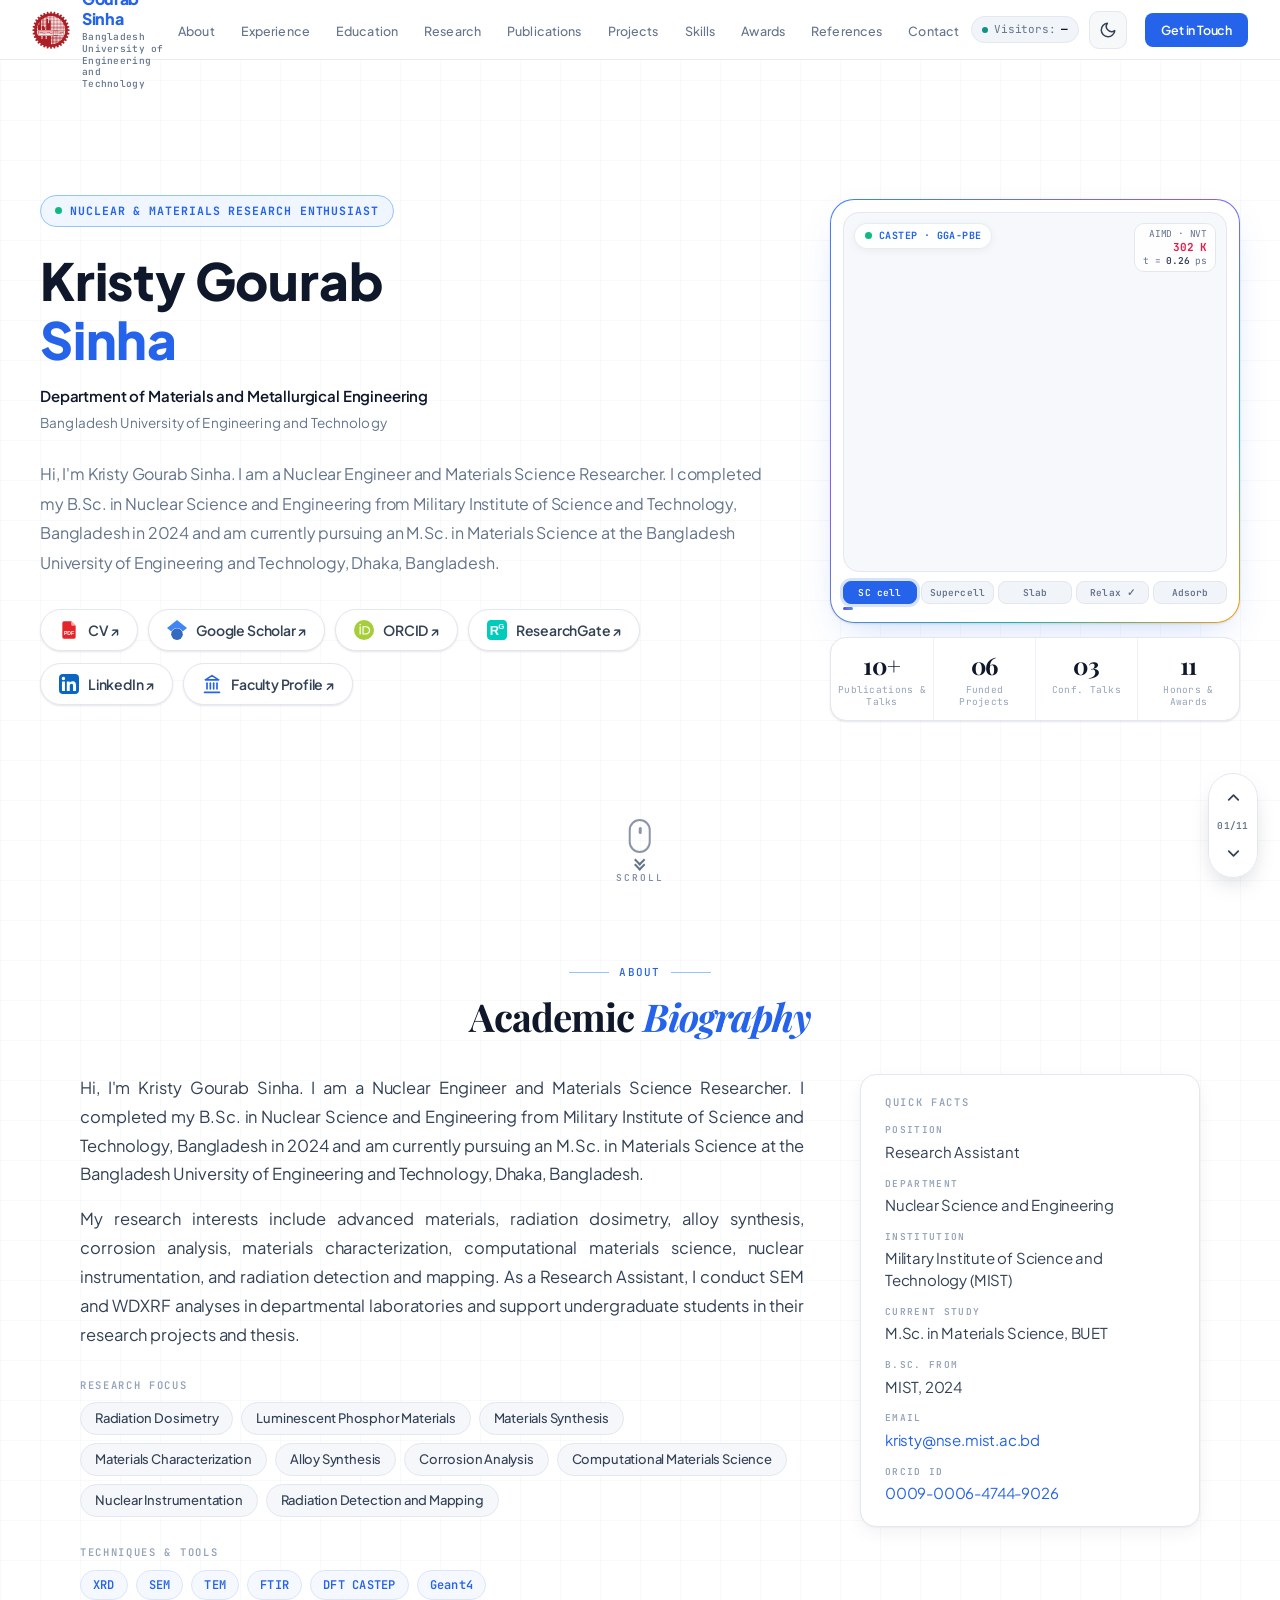
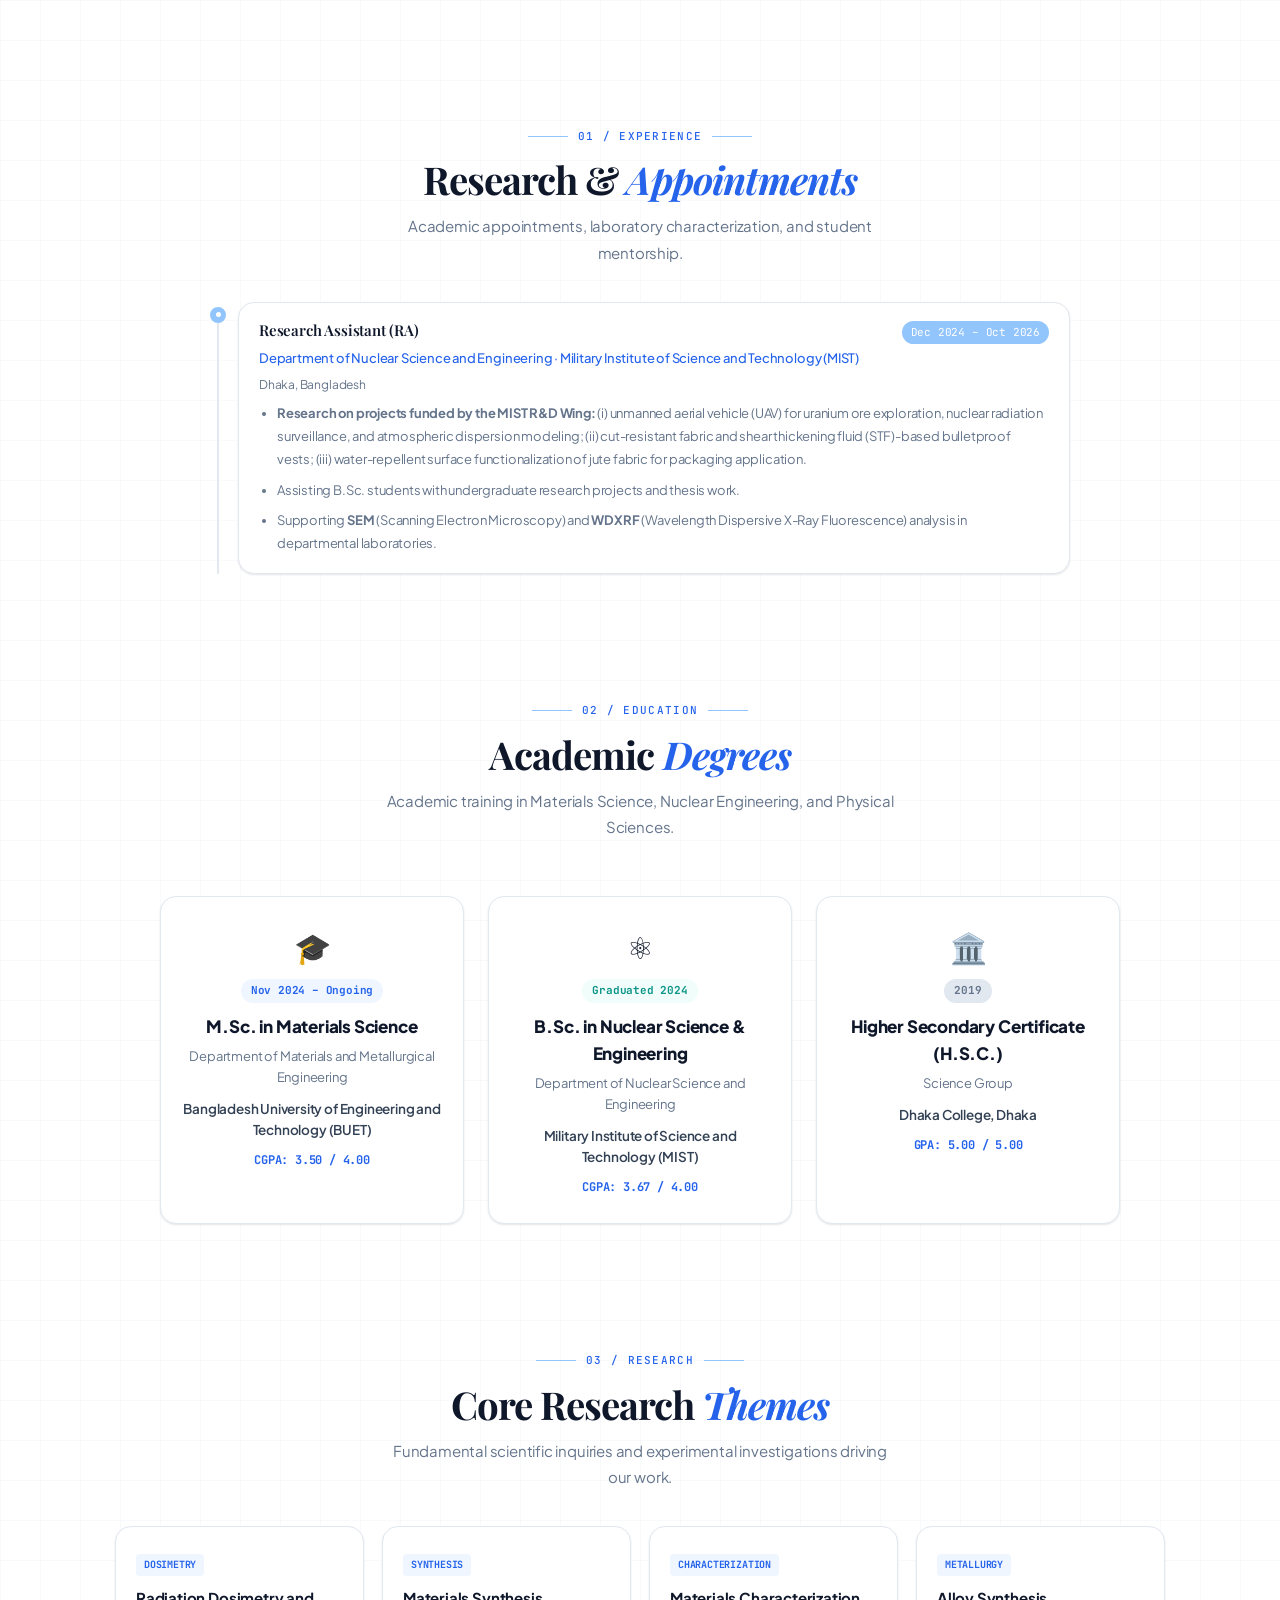
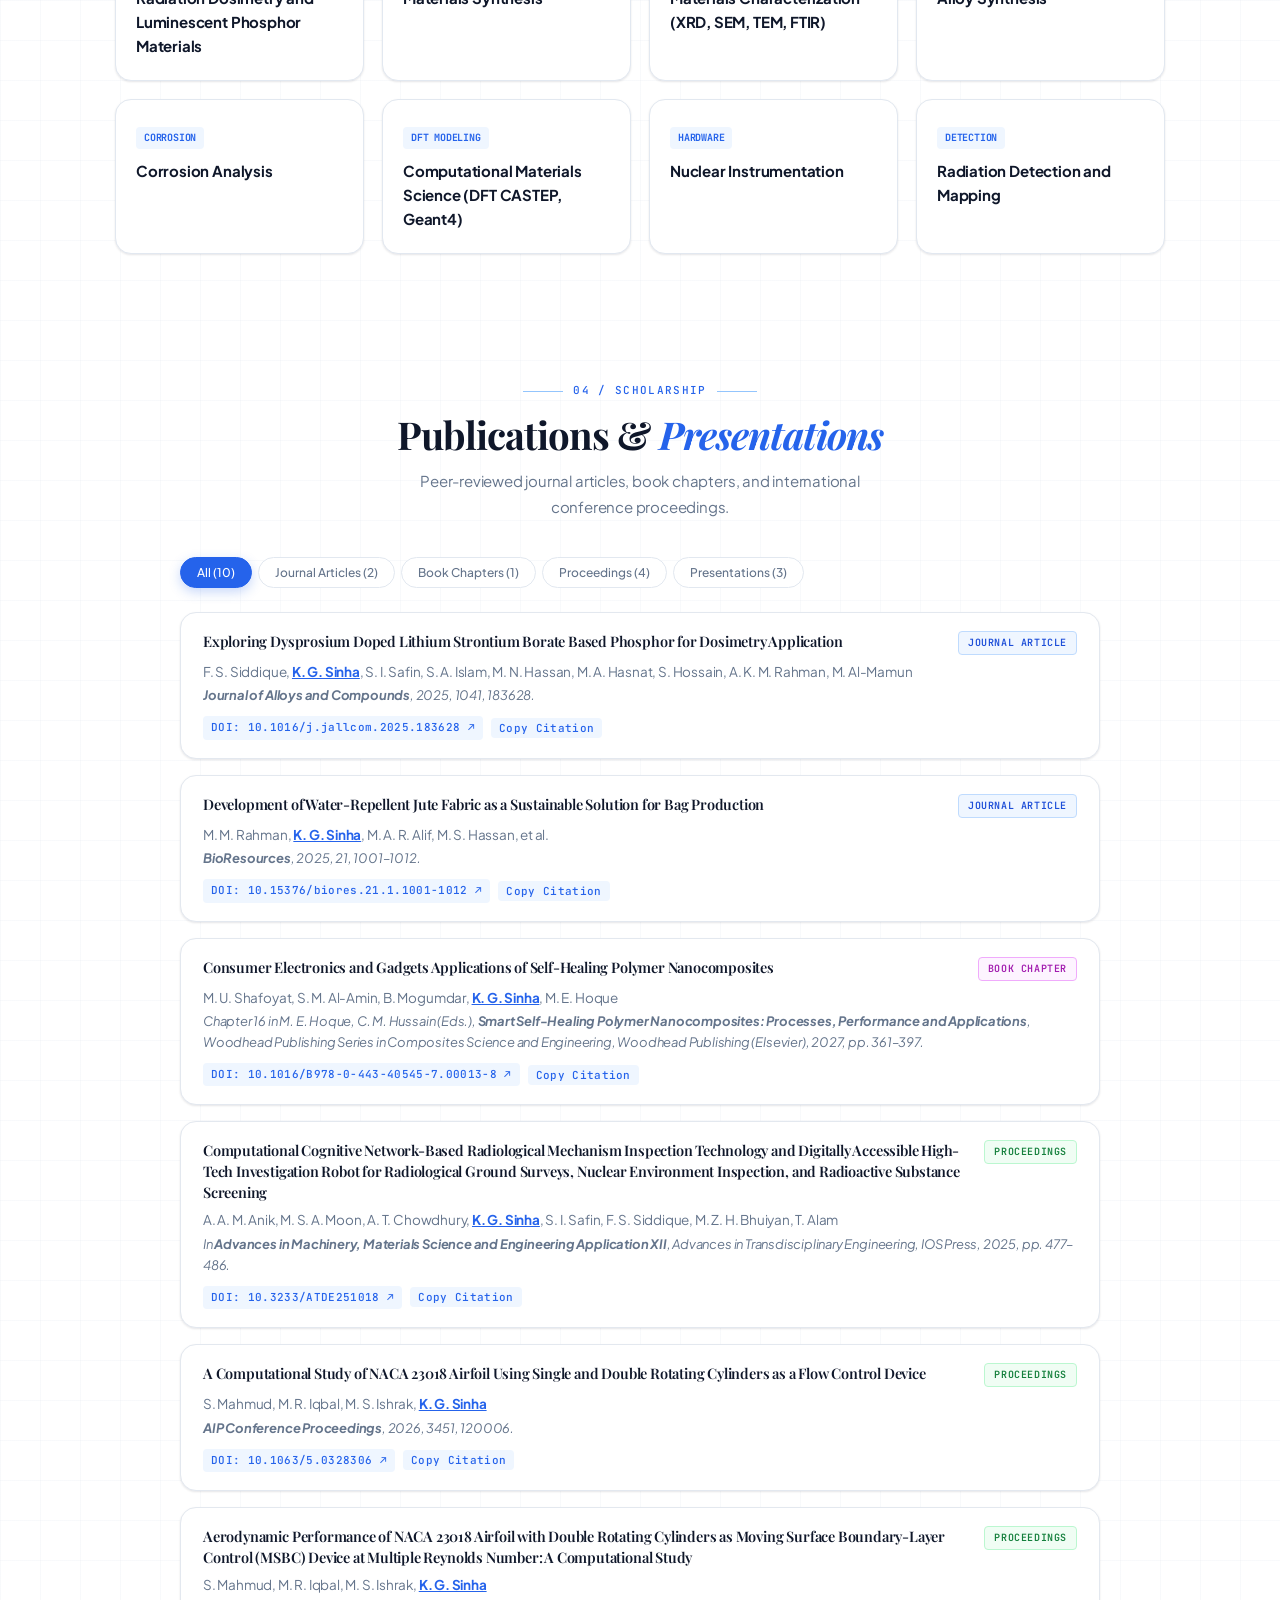
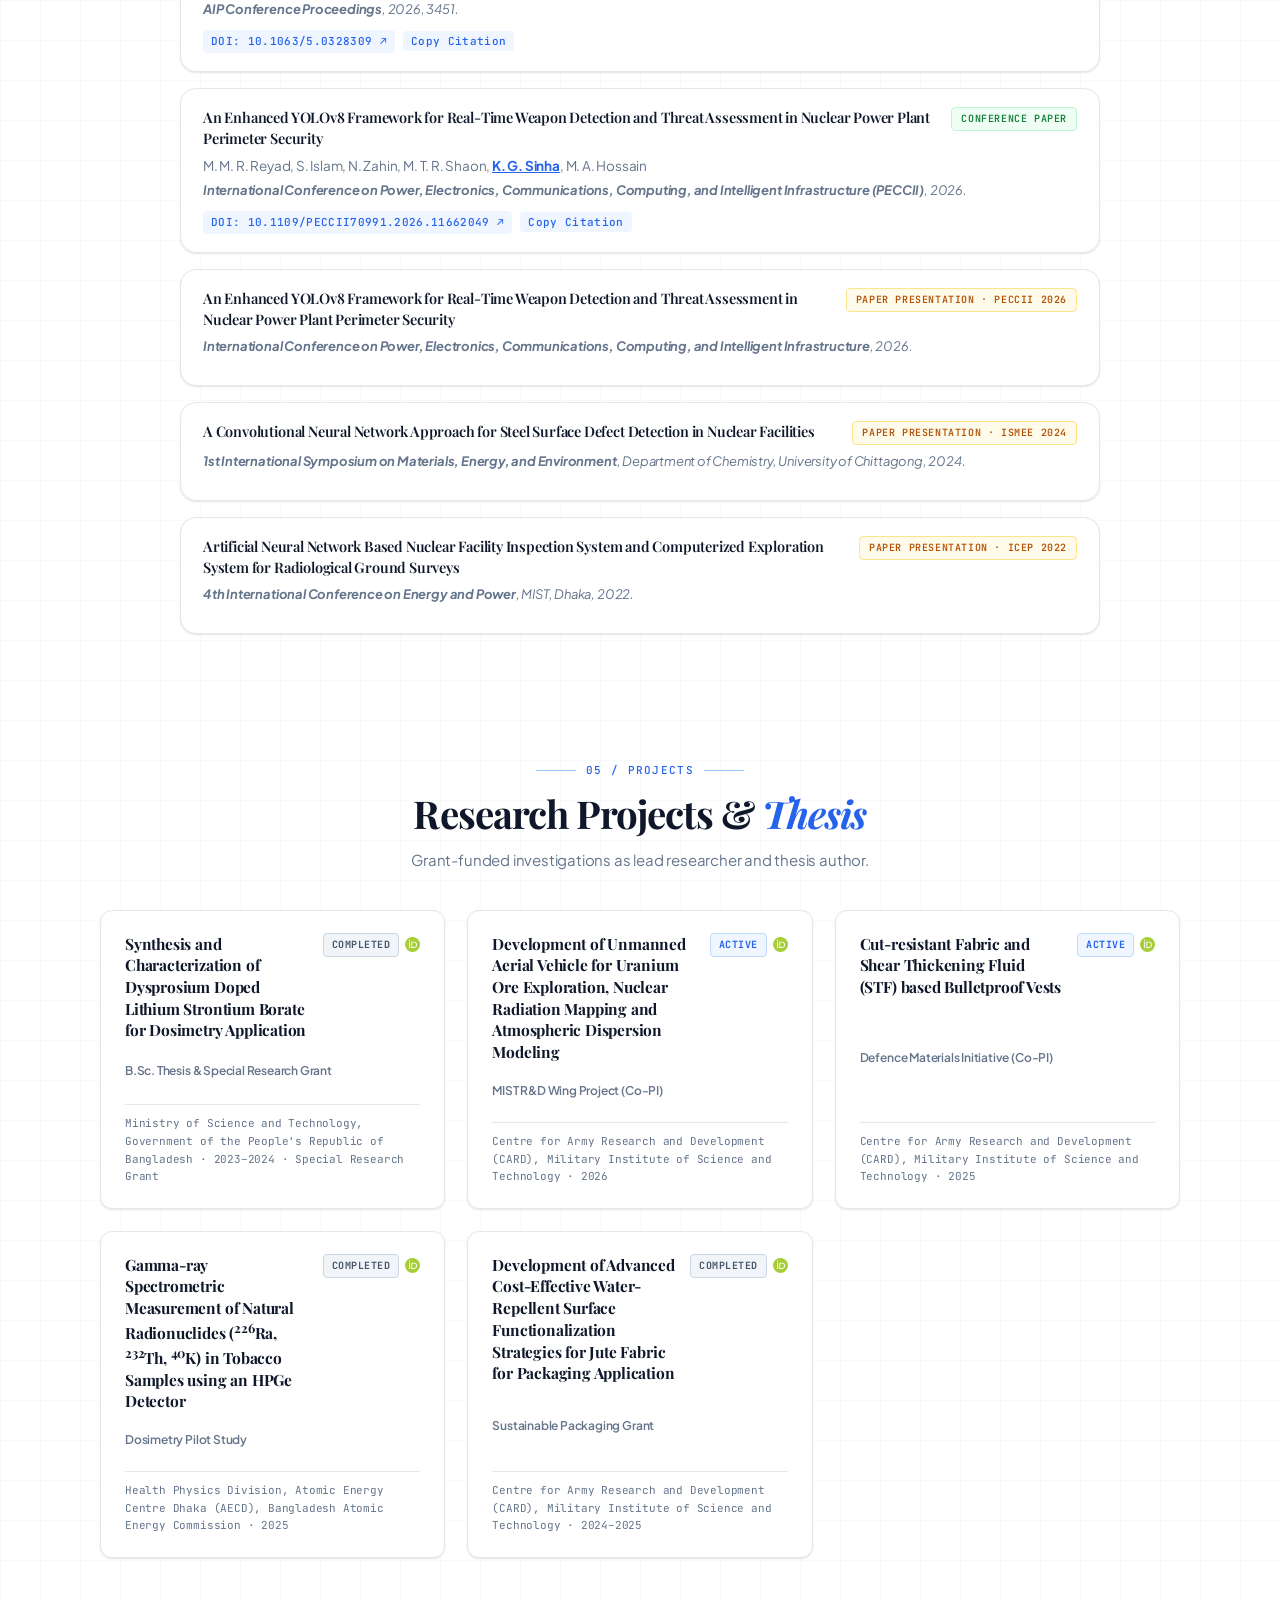
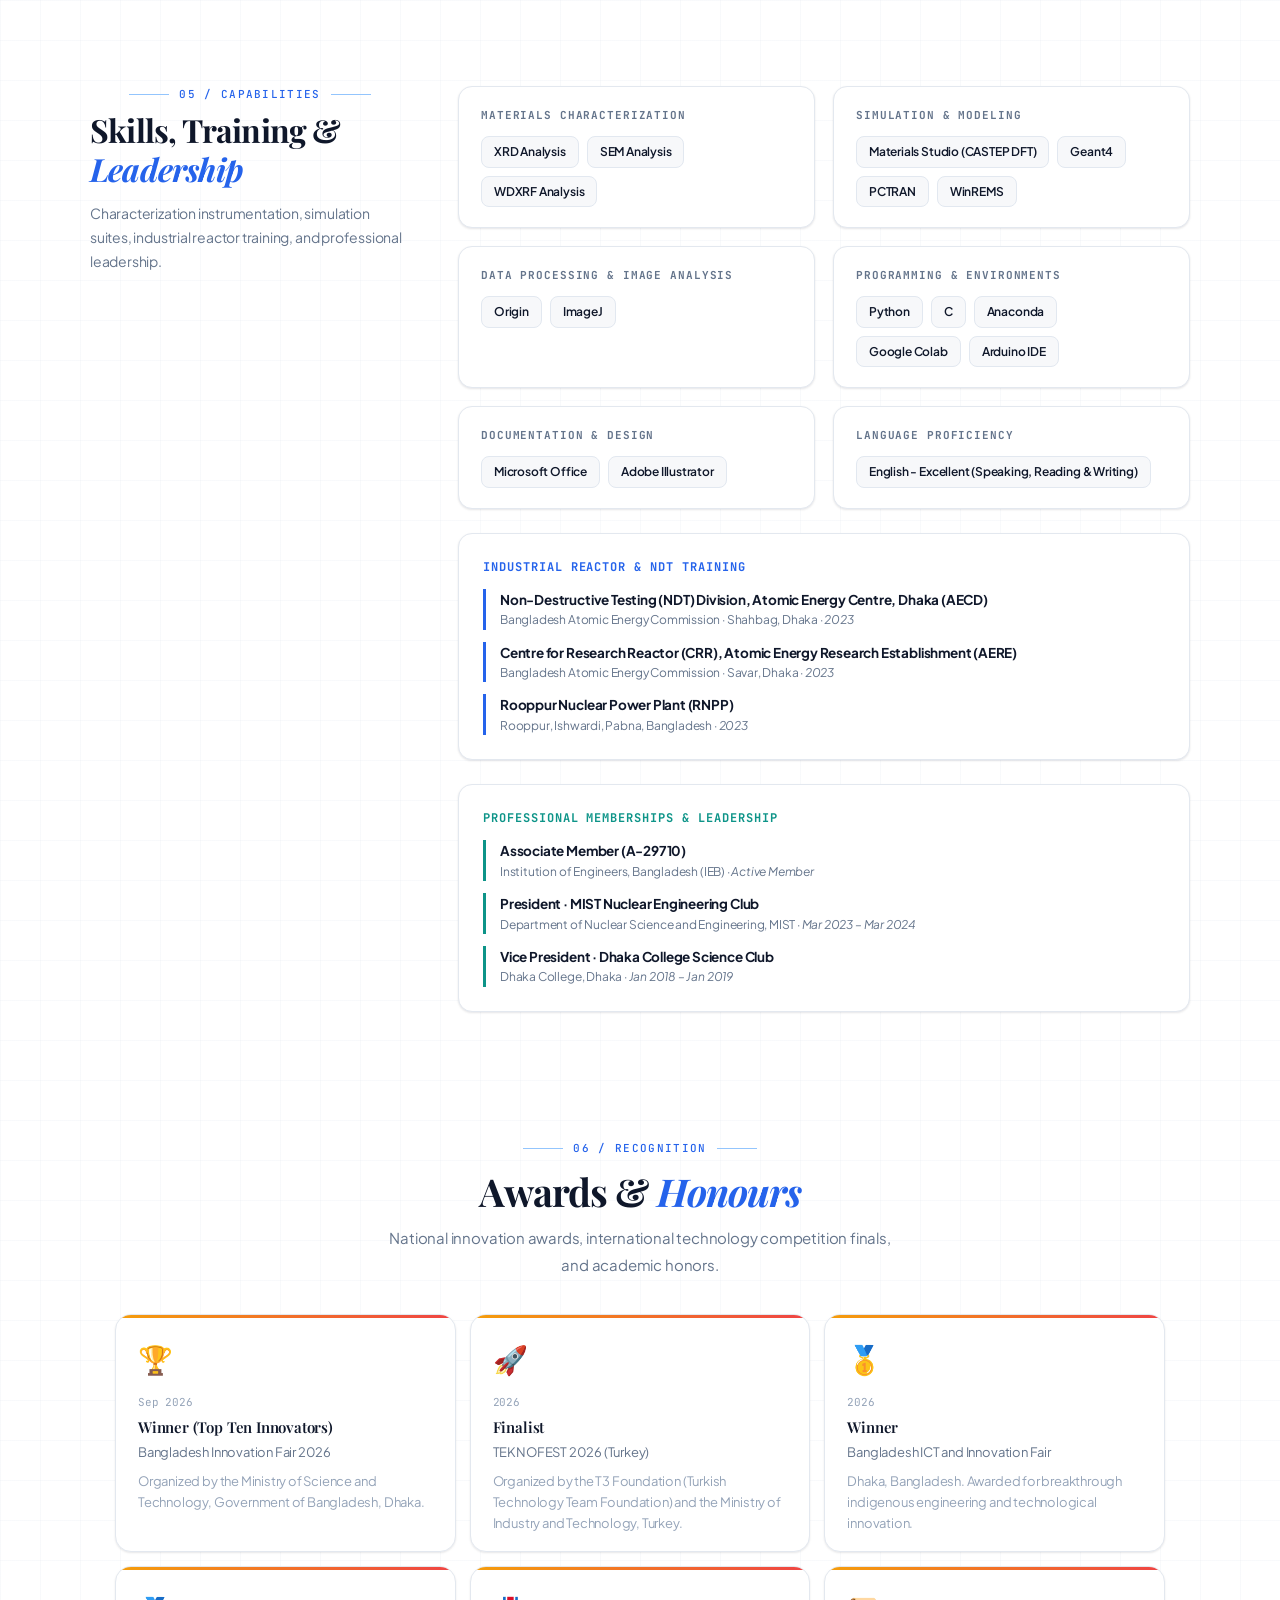
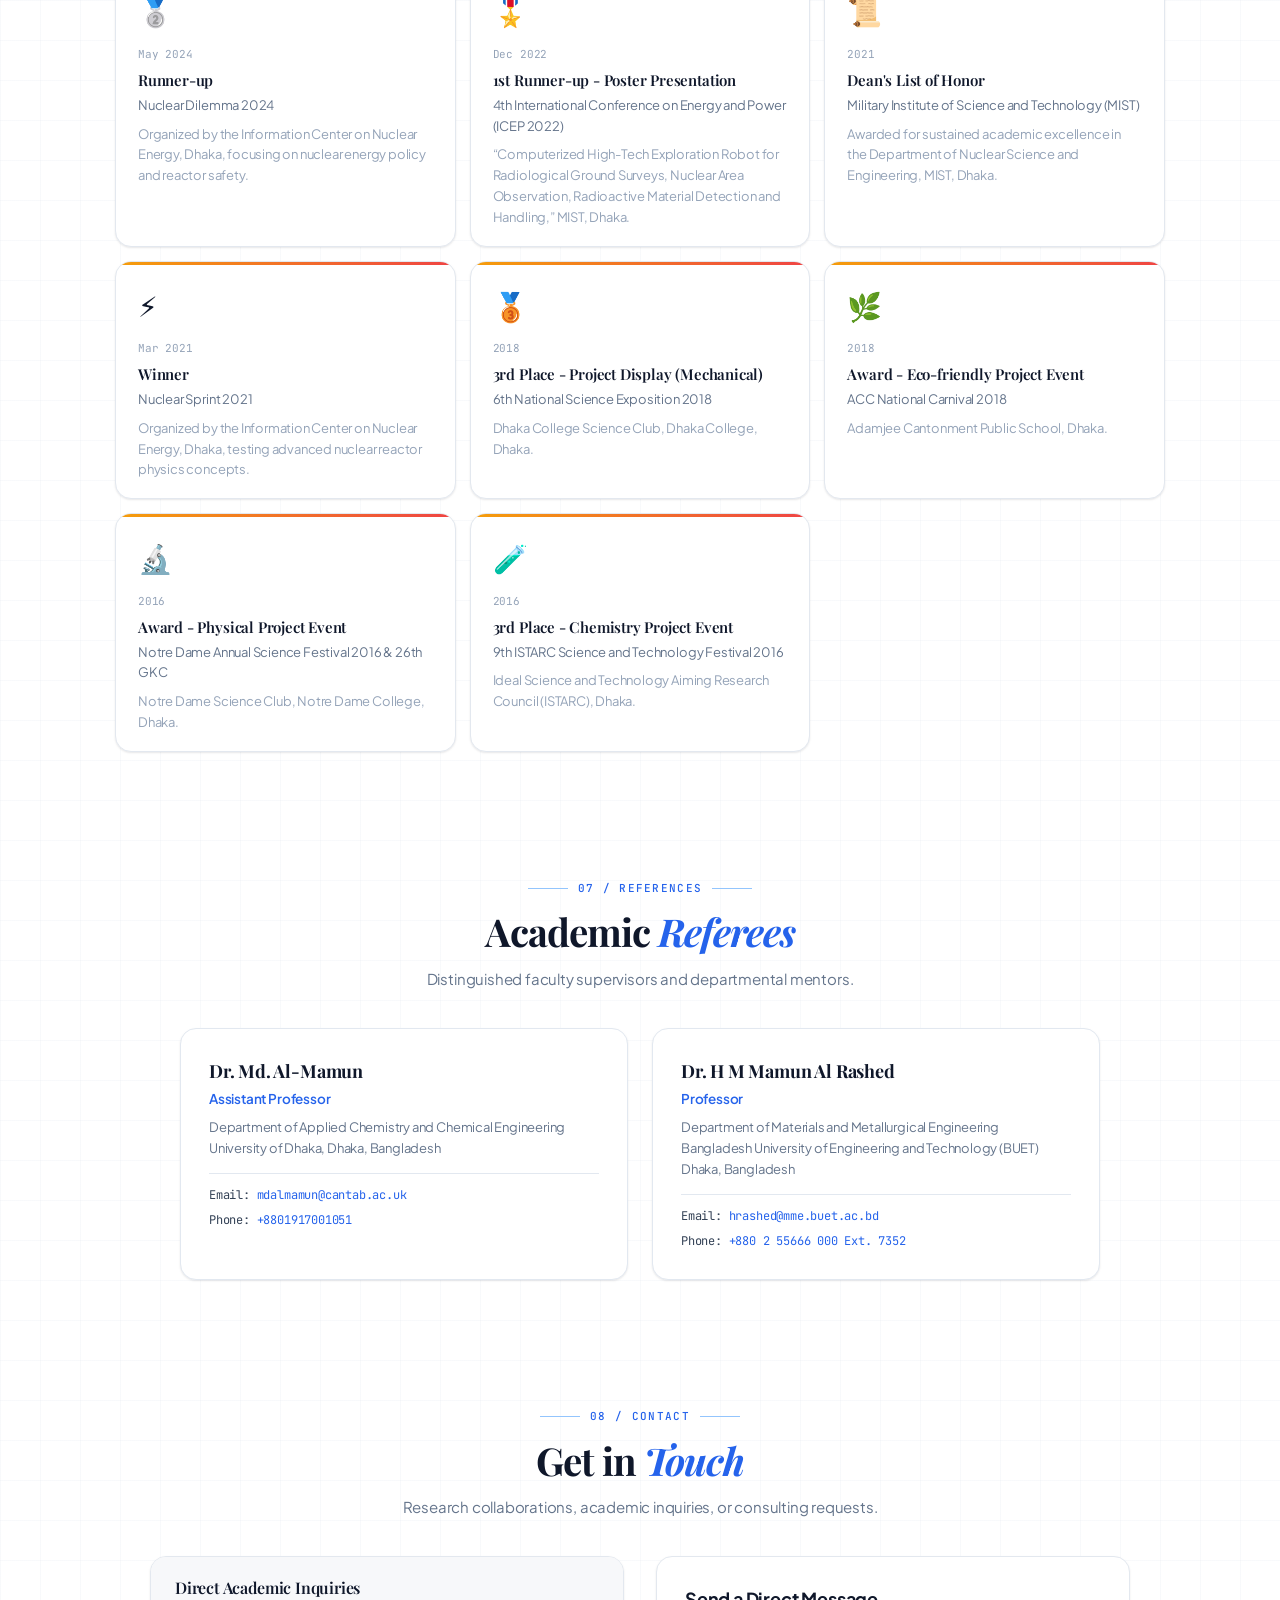
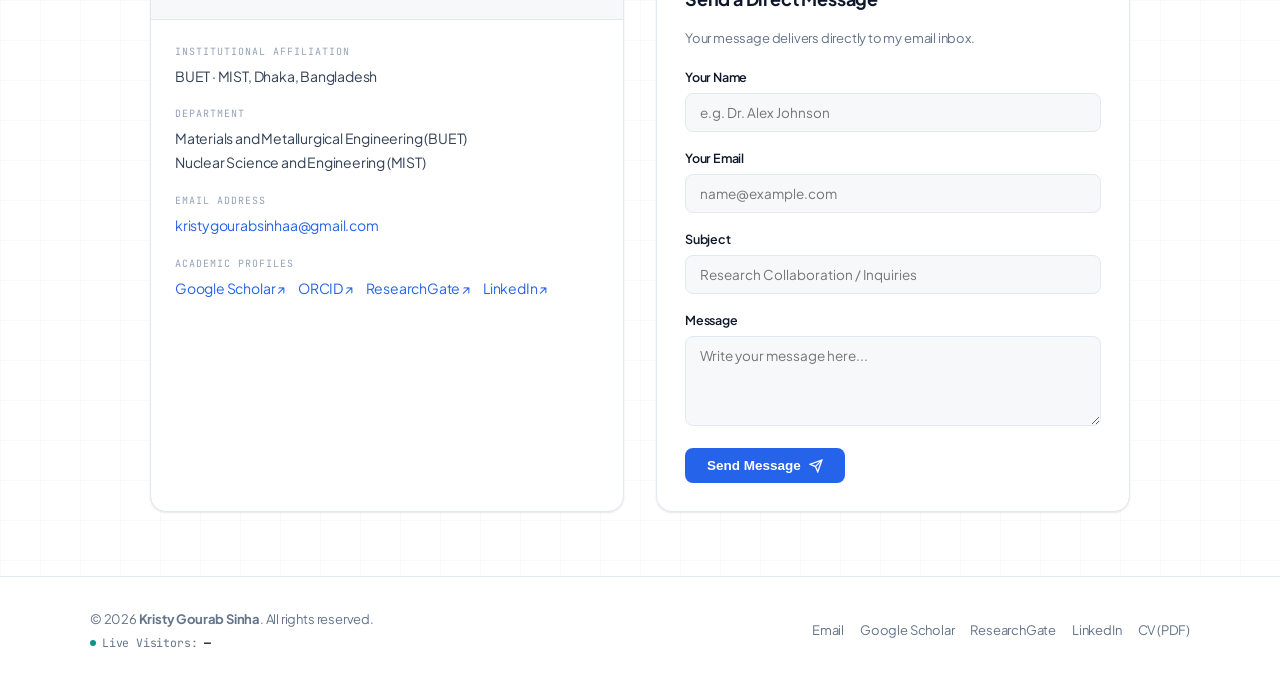
==== commit 0d0db17f: "Add DOI 10.1109/PECCII70991.2026.11662049 to YOLOv8 PECCII paper" ====
--- a/index.html
+++ b/index.html
@@ -2370,7 +2370,10 @@
             <strong>International Conference on Power, Electronics, Communications, Computing, and Intelligent Infrastructure (PECCII)</strong>, 2026.
           </div>
           <div class="pub-footer">
-            <button type="button" class="pub-link-btn" style="border:none;cursor:pointer" onclick="copyCitation(this)" data-citation='M. M. R. Reyad, S. Islam, N. Zahin, M. T. R. Shaon, K. G. Sinha, M. A. Hossain, "An Enhanced YOLOv8 Framework for Real-Time Weapon Detection and Threat Assessment in Nuclear Power Plant Perimeter Security," PECCII, 2026.'>
+            <a href="https://doi.org/10.1109/PECCII70991.2026.11662049" target="_blank" rel="noopener" class="pub-link-btn">
+              DOI: 10.1109/PECCII70991.2026.11662049 ↗
+            </a>
+            <button type="button" class="pub-link-btn" style="border:none;cursor:pointer" onclick="copyCitation(this)" data-citation='M. M. R. Reyad, S. Islam, N. Zahin, M. T. R. Shaon, K. G. Sinha, M. A. Hossain, "An Enhanced YOLOv8 Framework for Real-Time Weapon Detection and Threat Assessment in Nuclear Power Plant Perimeter Security," International Conference on Power, Electronics, Communications, Computing, and Intelligent Infrastructure (PECCII), 2026. DOI: 10.1109/PECCII70991.2026.11662049'>
               Copy Citation
             </button>
           </div>
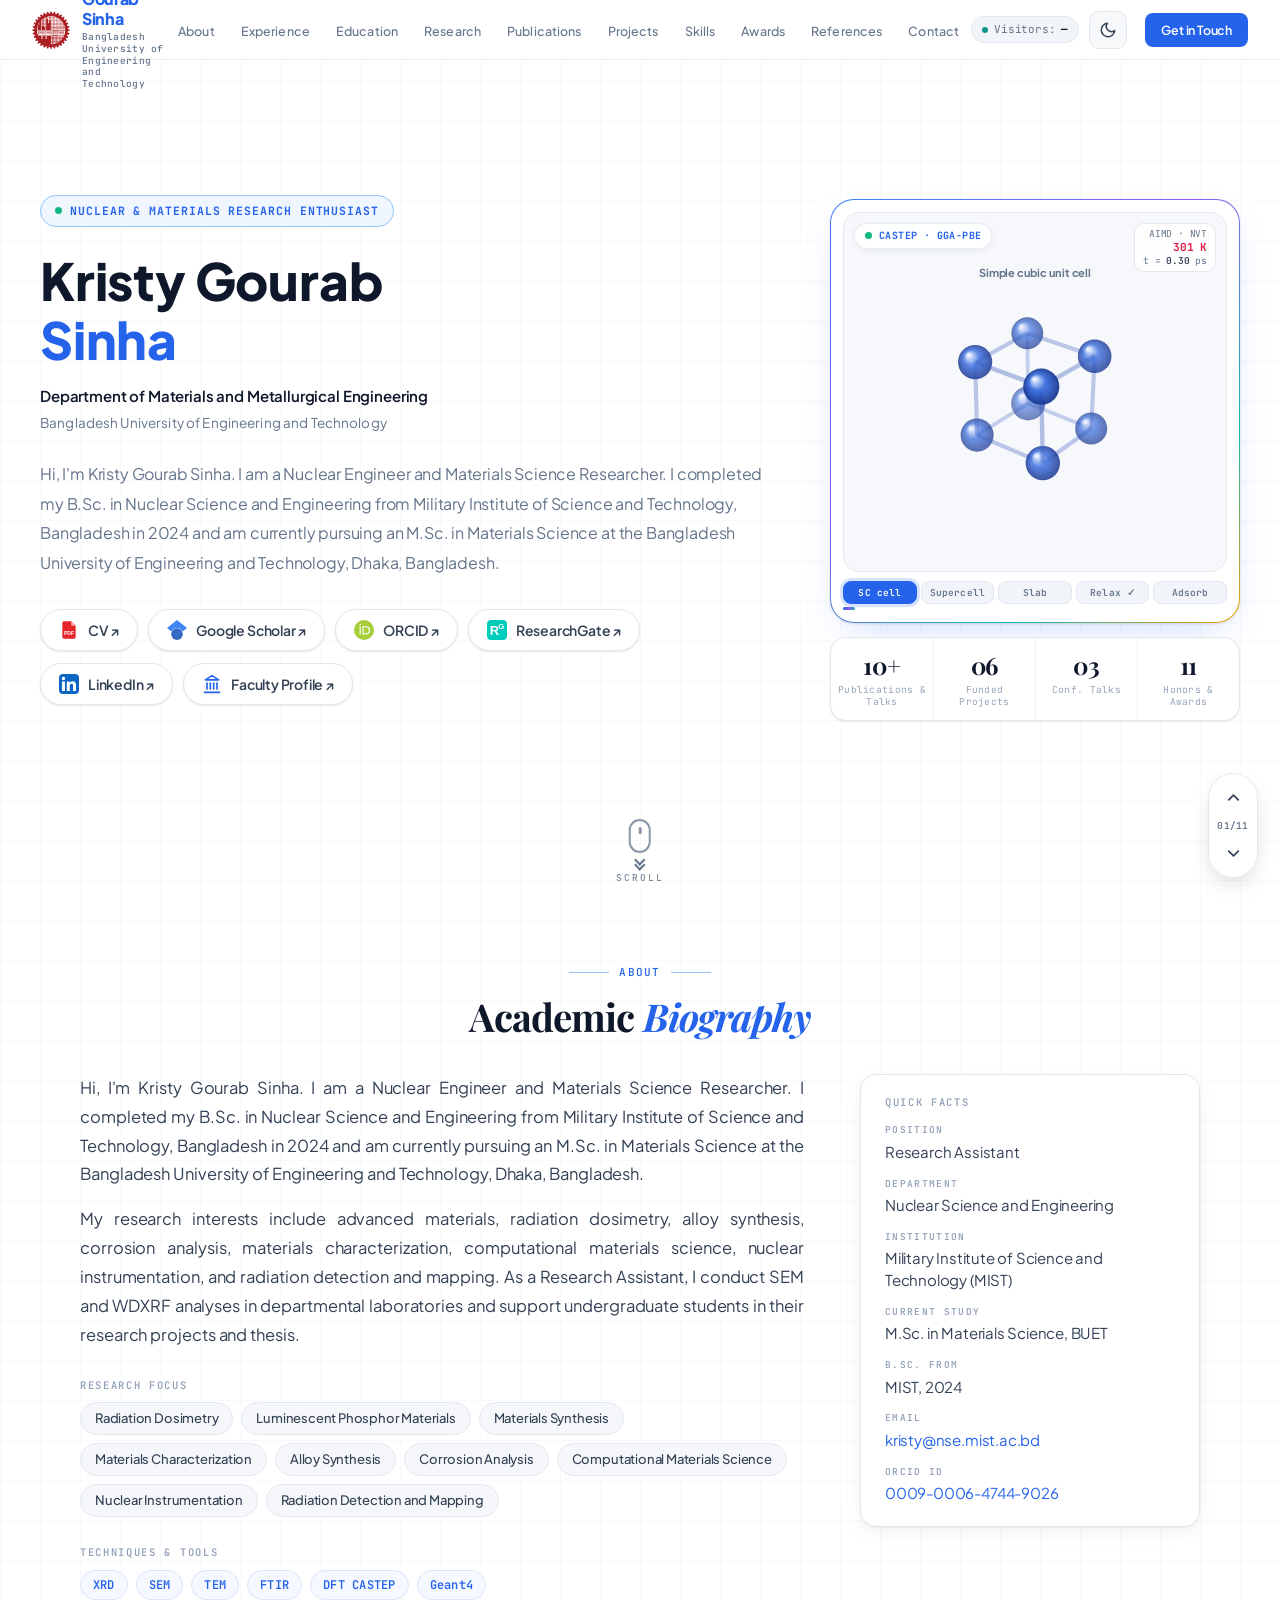
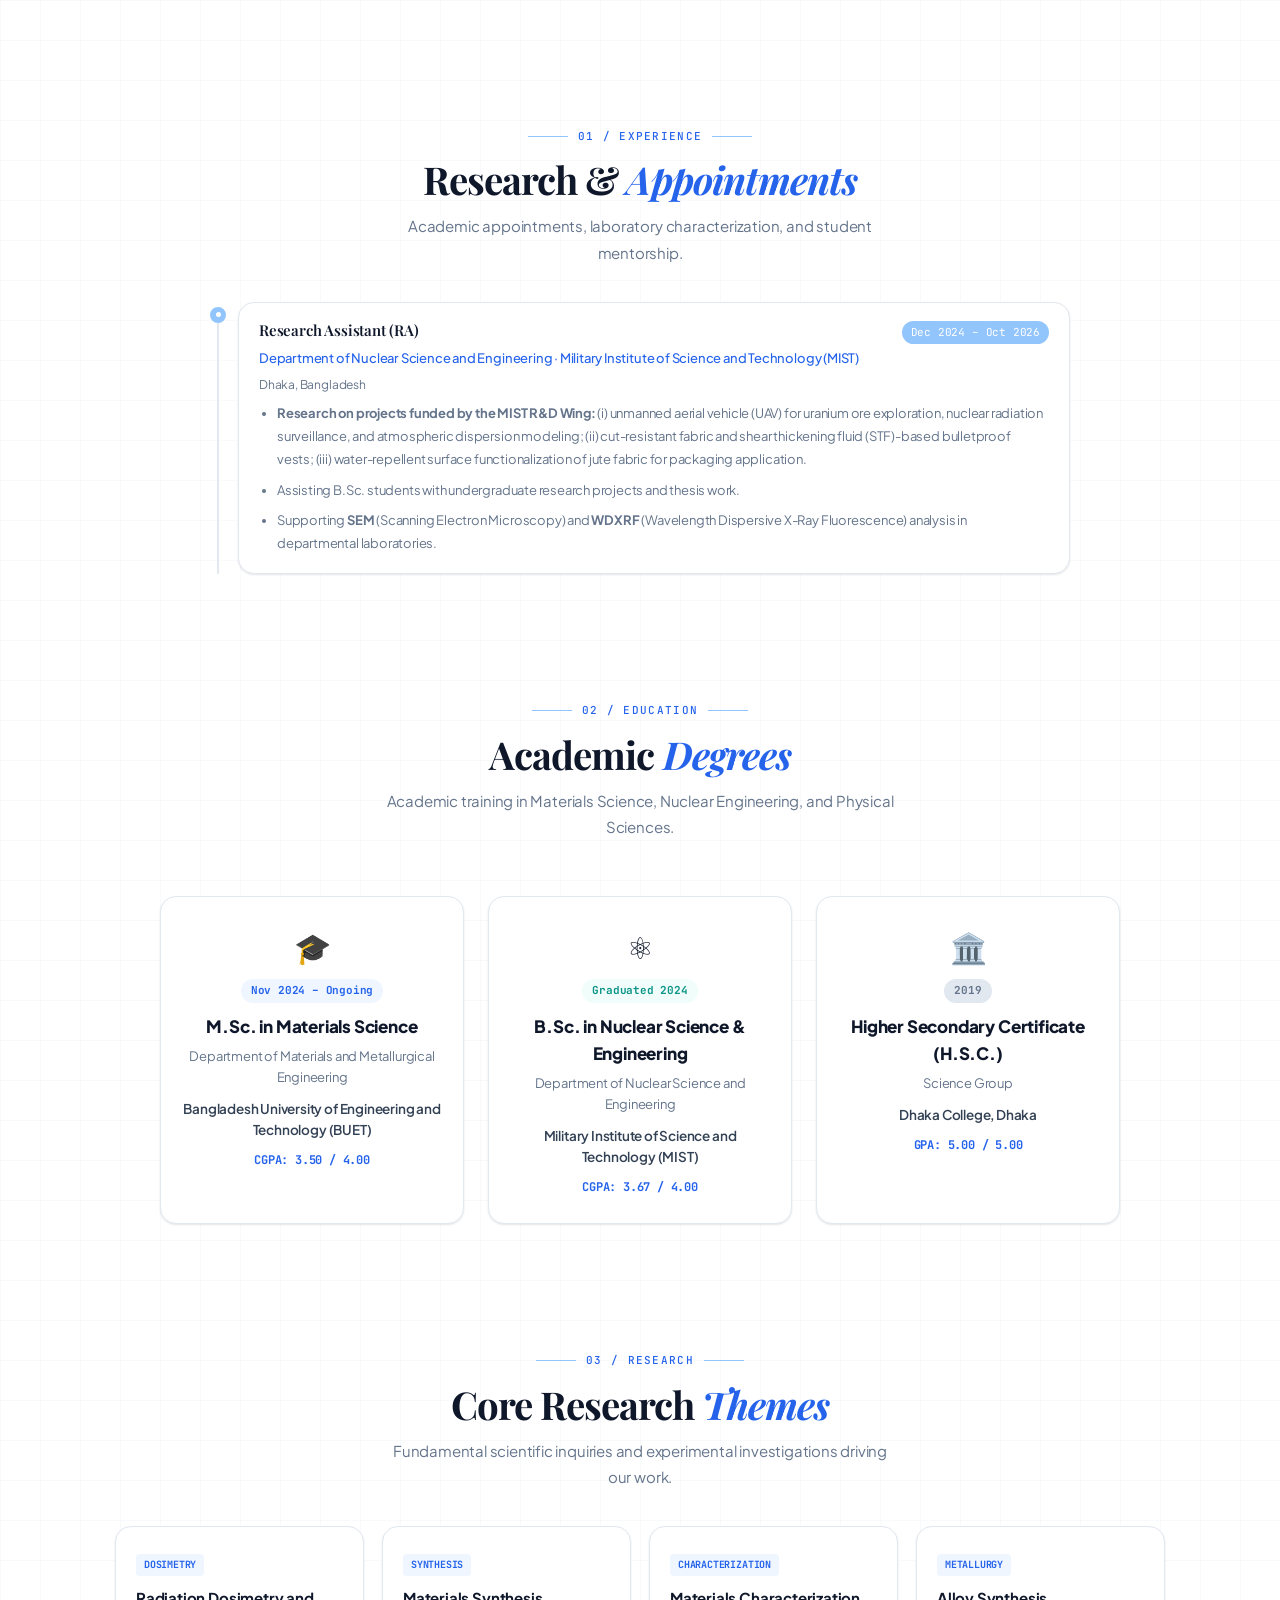
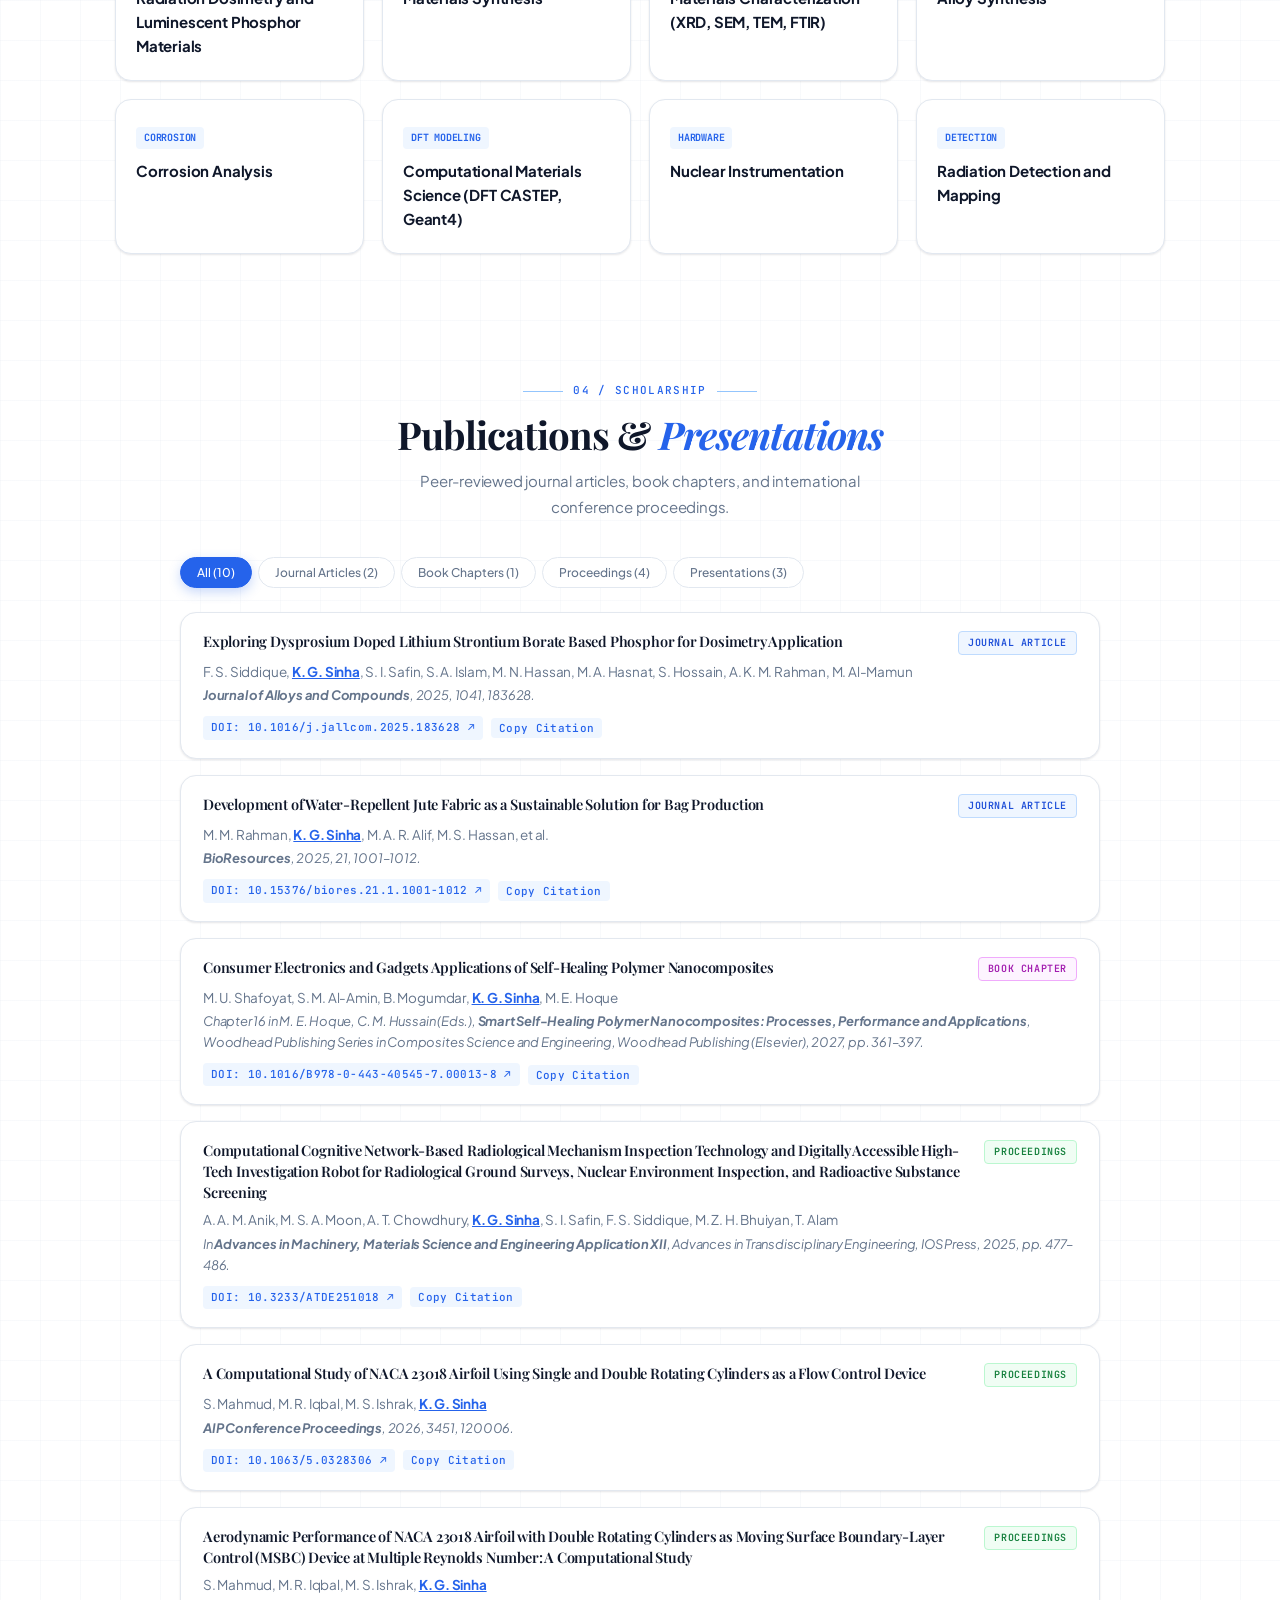
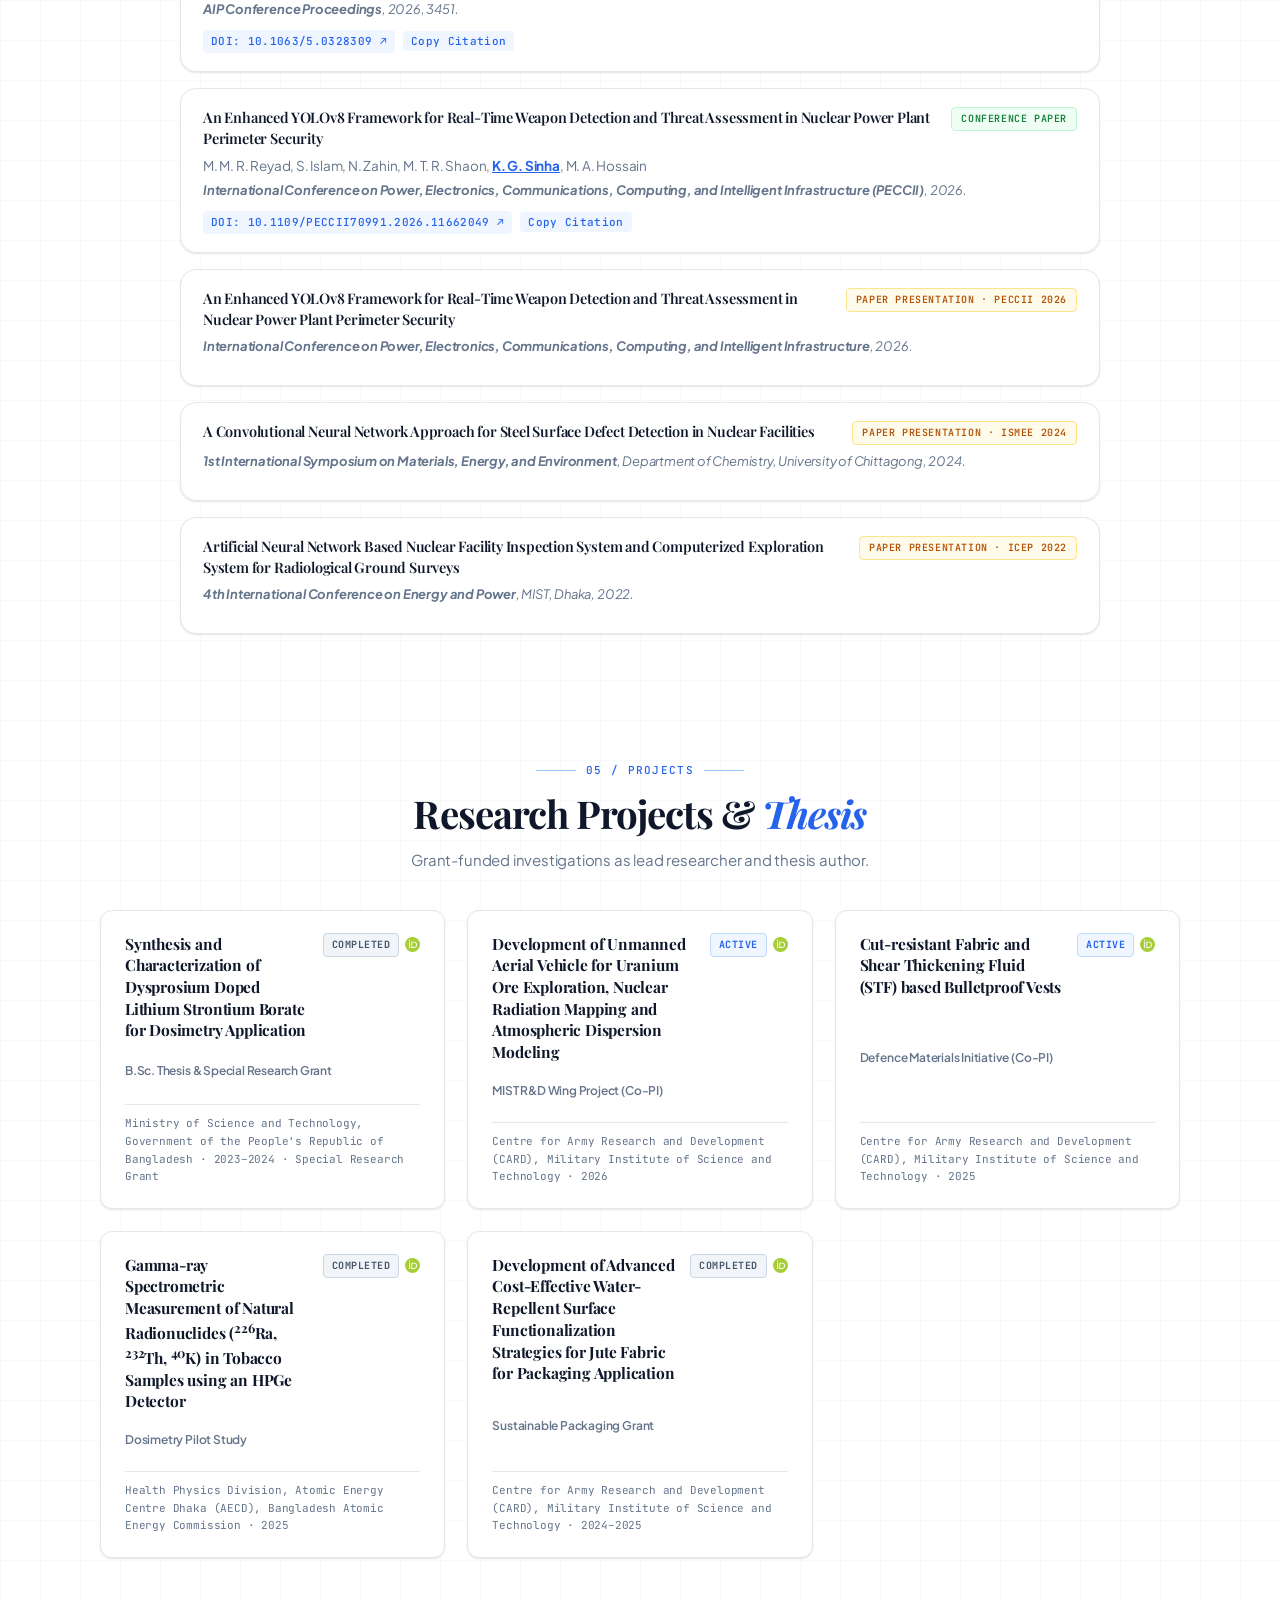
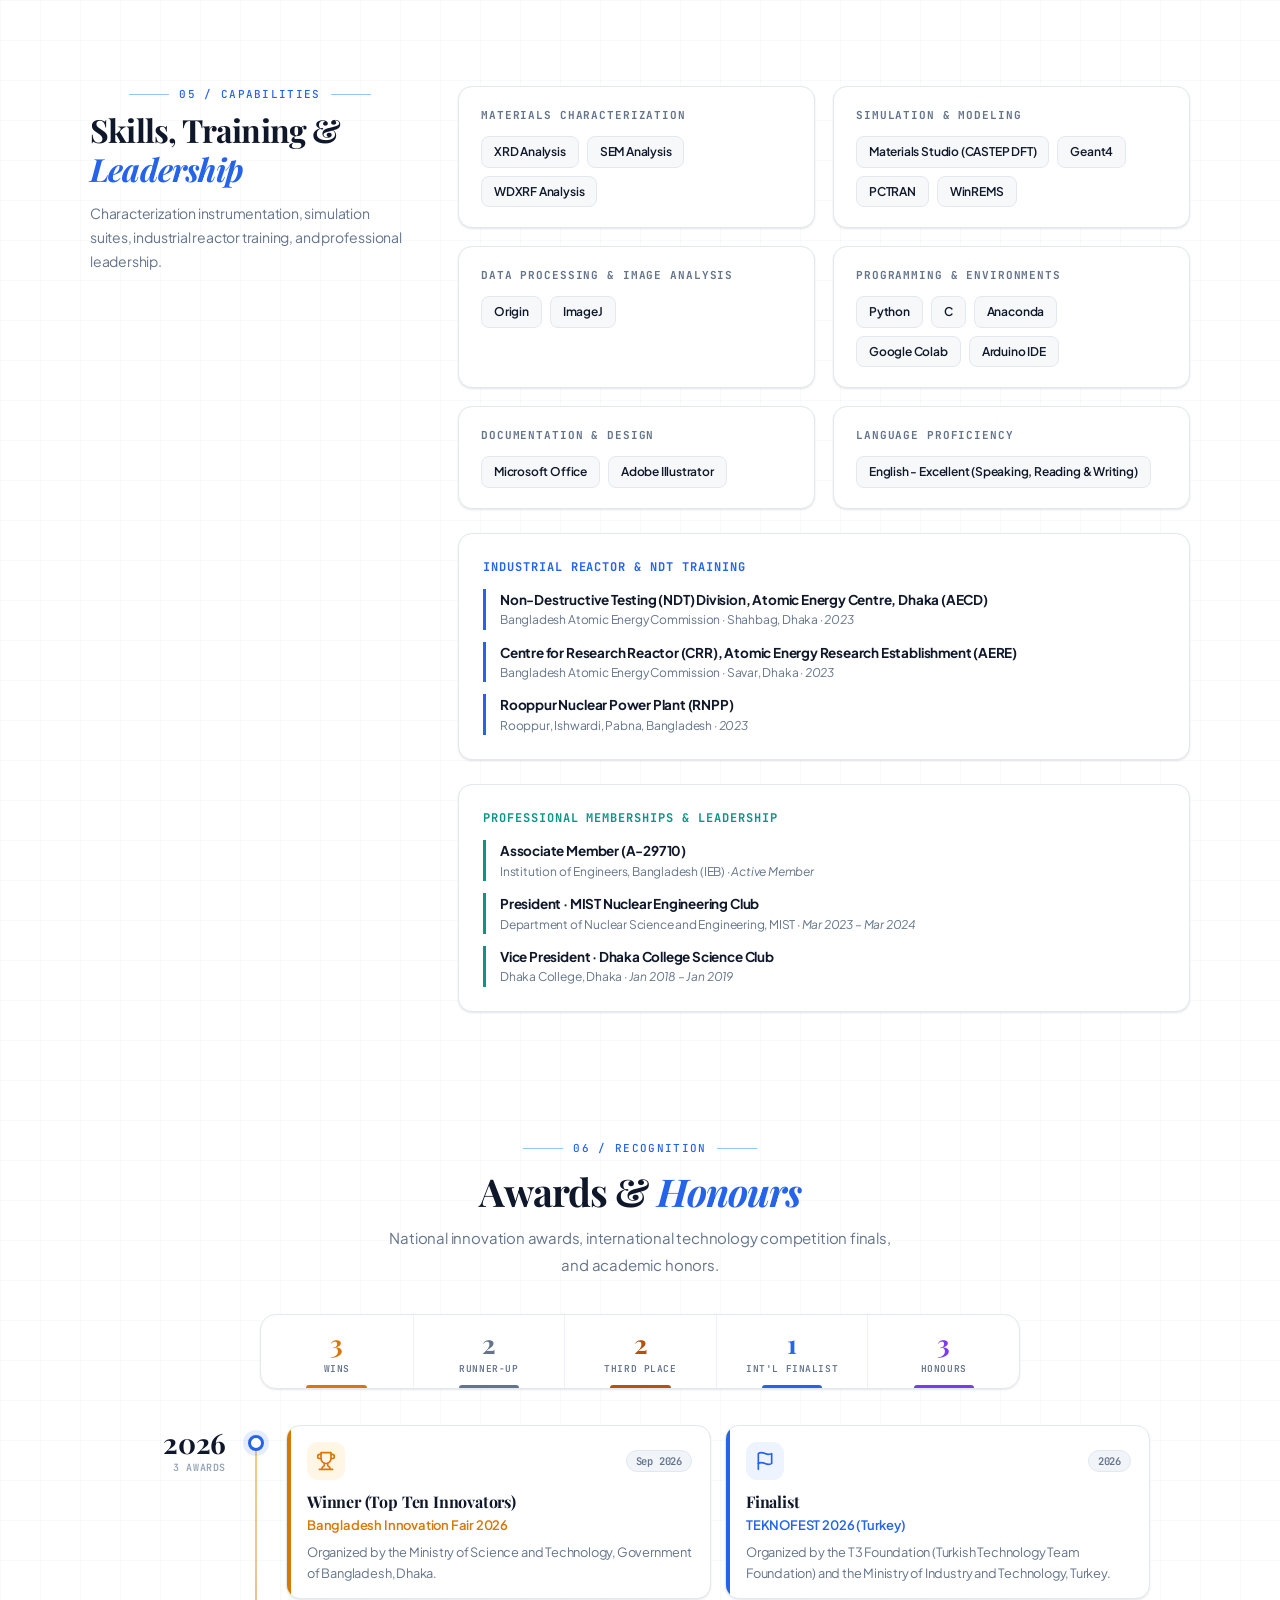
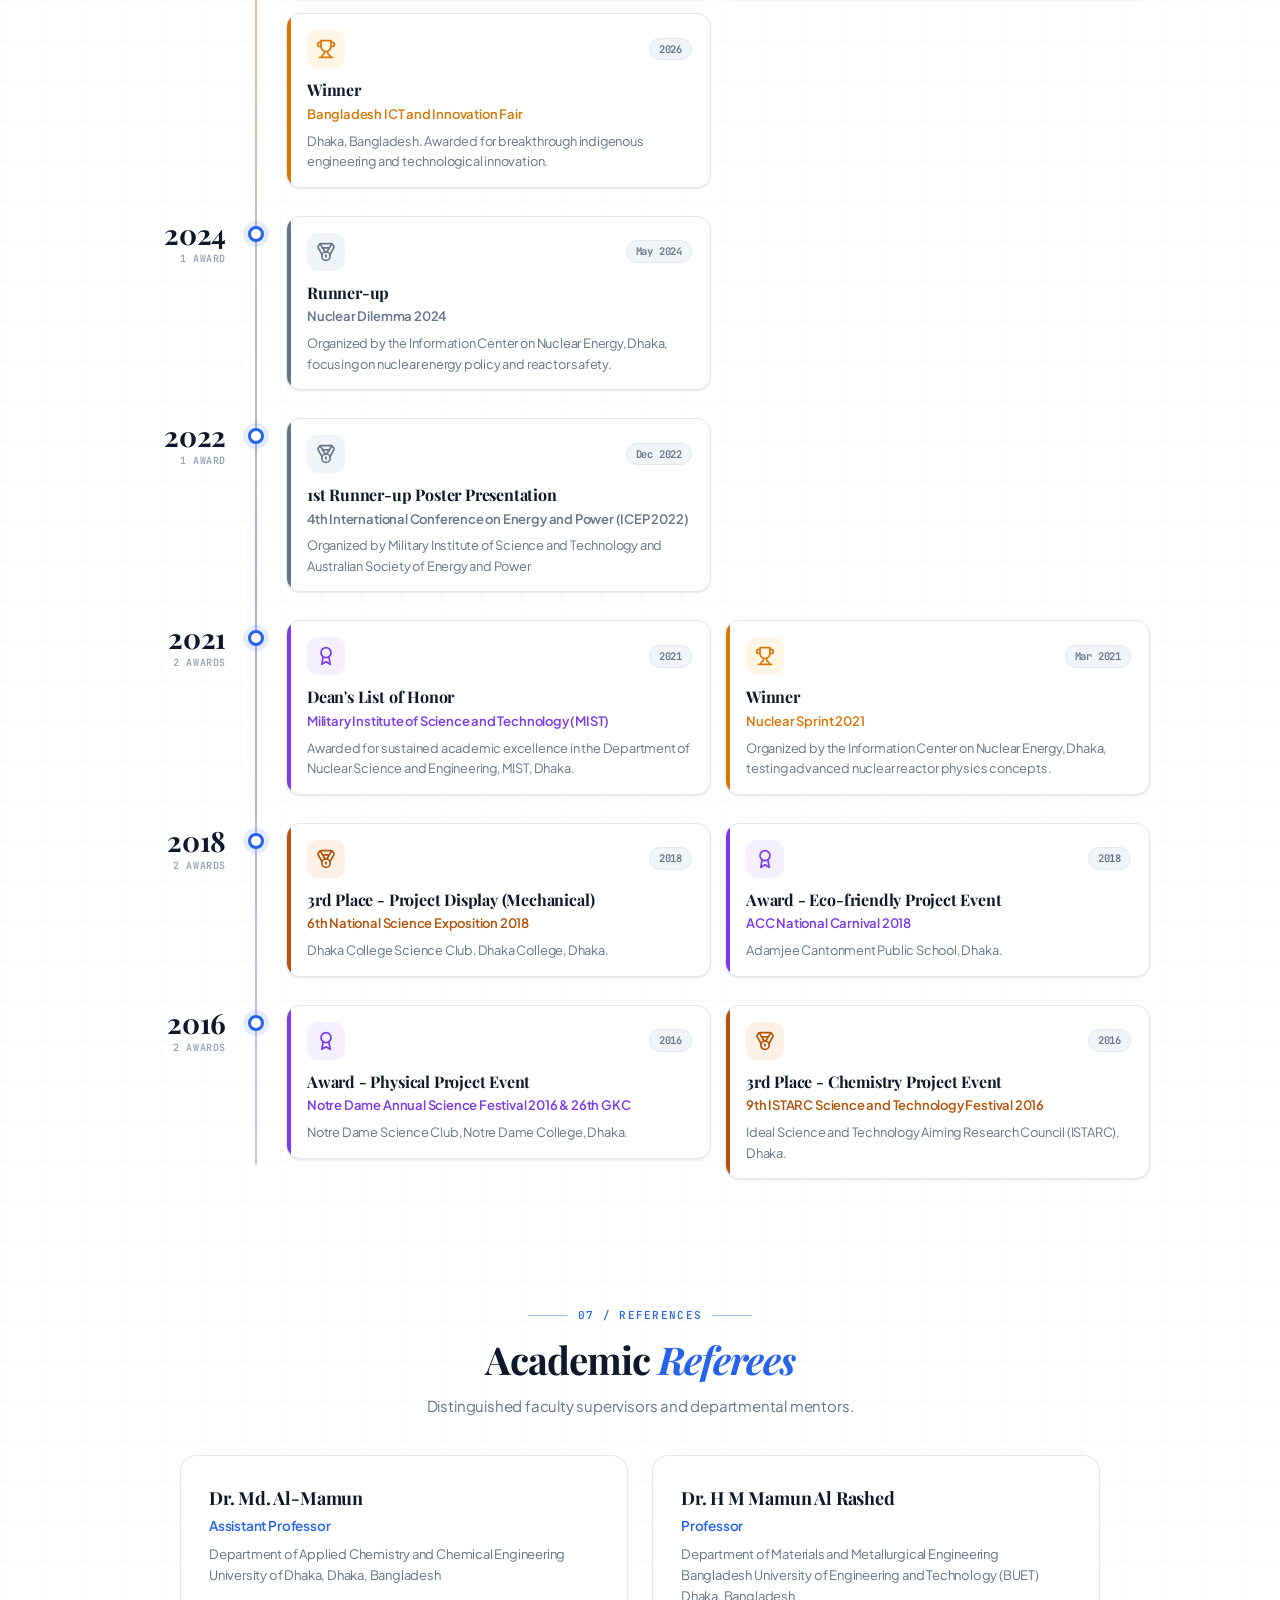
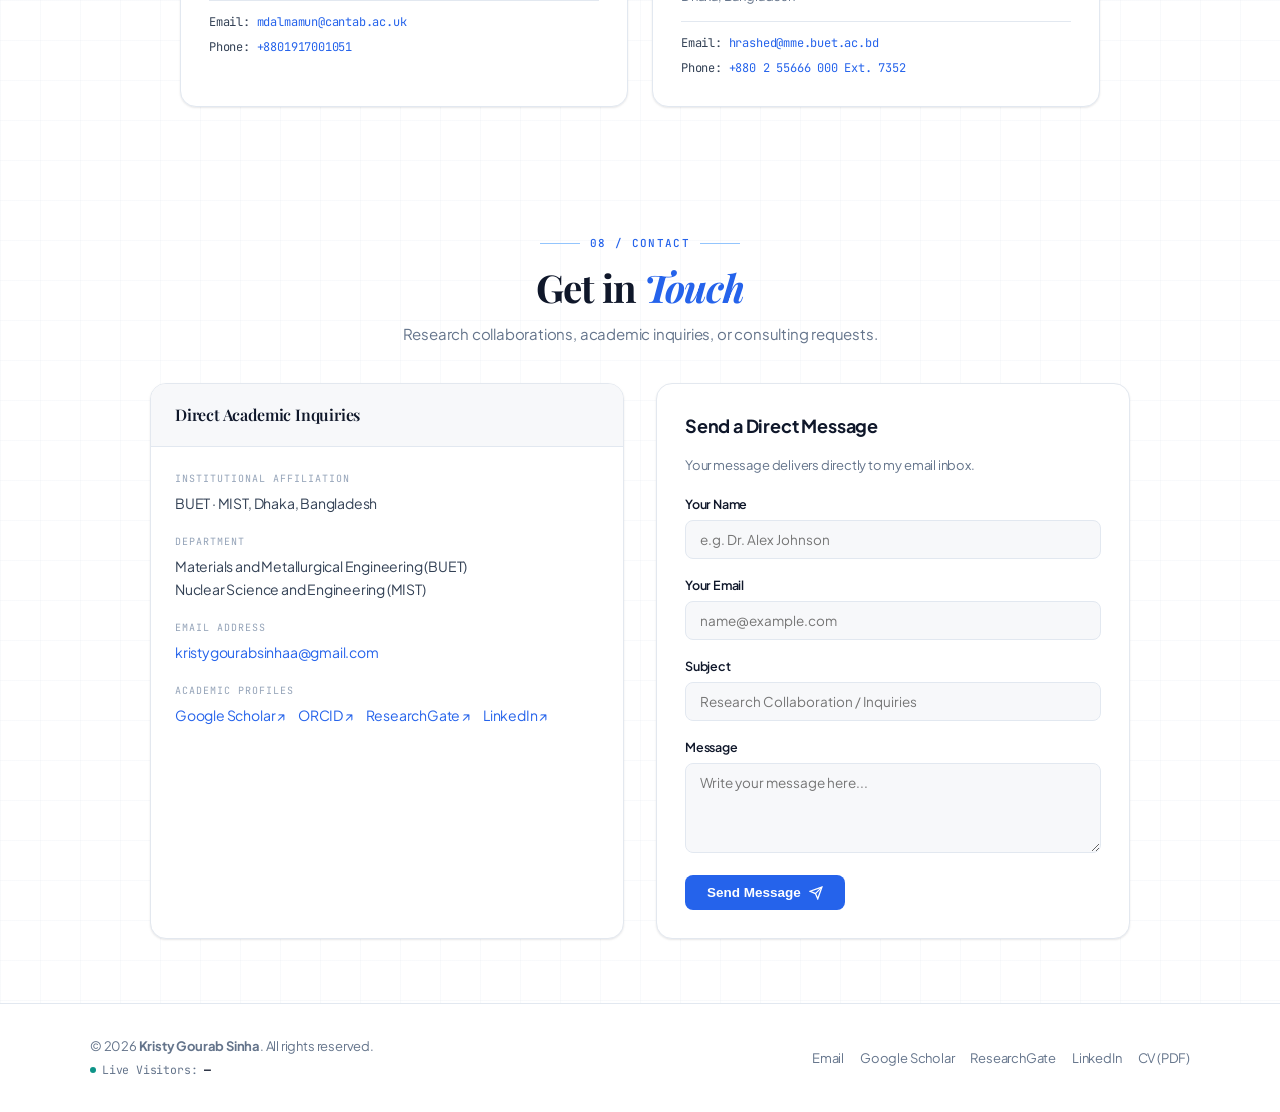
==== commit e477206d: "Awards: summary strip + year-by-year timeline with tiered cards; correct ICEP 2022 entry" ====
--- a/index.html
+++ b/index.html
@@ -1700,6 +1700,87 @@
 .dft-scf i.run { background: #f59e0b; box-shadow: 0 0 0 3px rgba(245,158,11,.22); animation: scf-blink .6s steps(2) infinite; }
 @keyframes scf-blink { 50% { opacity: .35; } }
 
+/* ══════════════════════════════════════════════════════════
+   AWARDS & HONOURS — summary strip + year-by-year timeline
+   ══════════════════════════════════════════════════════════ */
+.aw-wrap { max-width: 1020px; margin: 0 auto; }
+.aw-gold   { --tc: #d97706; --tt: #fff6e5; }
+.aw-silver { --tc: #64748b; --tt: #f1f5f9; }
+.aw-bronze { --tc: #b45309; --tt: #fdf1e7; }
+.aw-final  { --tc: #2563eb; --tt: #eef4ff; }
+.aw-honour { --tc: #7c3aed; --tt: #f5f0ff; }
+html[data-theme="dark"] .aw-gold   { --tc: #fbbf24; --tt: rgba(251,191,36,.12); }
+html[data-theme="dark"] .aw-silver { --tc: #cbd5e1; --tt: rgba(203,213,225,.10); }
+html[data-theme="dark"] .aw-bronze { --tc: #f0a35e; --tt: rgba(240,163,94,.12); }
+html[data-theme="dark"] .aw-final  { --tc: #7aa5ff; --tt: rgba(122,165,255,.13); }
+html[data-theme="dark"] .aw-honour { --tc: #b79cff; --tt: rgba(183,156,255,.13); }
+
+.aw-summary {
+  display: grid; grid-template-columns: repeat(5, minmax(0, 1fr)); margin: 0 auto 36px; max-width: 760px; overflow: hidden;
+  background: #ffffff; border: 1px solid #e3e8ef; border-radius: 16px; box-shadow: var(--shadow-sm);
+}
+.aw-sum { position: relative; padding: 15px 8px 13px; text-align: center; border-left: 1px solid #eef1f5; }
+.aw-sum:first-child { border-left: 0; }
+.aw-sum::after { content: ""; position: absolute; left: 30%; right: 30%; bottom: 0; height: 3px; border-radius: 3px 3px 0 0; background: var(--tc); }
+.aw-sum b { display: block; font: 700 26px/1.1 var(--display); color: var(--tc); }
+.aw-sum span { display: block; margin-top: 4px; font: 600 9.5px/1.3 var(--mono); letter-spacing: .06em; text-transform: uppercase; color: var(--ink3); }
+
+.aw-timeline { position: relative; }
+.aw-timeline::before {
+  content: ""; position: absolute; top: 14px; bottom: 14px; left: 125px; width: 2px; border-radius: 2px;
+  background: linear-gradient(180deg, #f59e0b, #6366f1 55%, #a78bfa);
+  opacity: .55;
+}
+.aw-year { display: grid; grid-template-columns: 96px 28px minmax(0, 1fr); column-gap: 16px; padding-bottom: 28px; }
+.aw-year:last-child { padding-bottom: 0; }
+.aw-ylabel { text-align: right; padding-top: 4px; }
+.aw-ylabel strong { display: block; font: 700 28px/1 var(--display); color: var(--ink); letter-spacing: -.01em; }
+.aw-ylabel small { display: block; margin-top: 6px; font: 600 10px/1 var(--mono); letter-spacing: .06em; text-transform: uppercase; color: var(--ink4); }
+.aw-rail { display: flex; justify-content: center; }
+.aw-rail i {
+  position: relative; z-index: 1; width: 16px; height: 16px; margin-top: 10px; border-radius: 50%;
+  background: #ffffff; border: 3px solid #2563eb; box-shadow: 0 0 0 5px rgba(37,99,235,.12);
+}
+.aw-cards { display: grid; grid-template-columns: repeat(2, minmax(0, 1fr)); gap: 14px; align-items: start; }
+
+.aw-card {
+  position: relative; overflow: hidden; padding: 16px 18px 15px 20px;
+  background: #ffffff; border: 1px solid #e3e8ef; border-radius: 14px; box-shadow: var(--shadow-sm);
+  transition: transform .22s ease, box-shadow .22s ease, border-color .22s ease;
+}
+.aw-card::before { content: ""; position: absolute; left: 0; top: 0; bottom: 0; width: 4px; background: var(--tc); }
+.aw-card:hover { transform: translateY(-3px); border-color: color-mix(in srgb, var(--tc) 45%, #e3e8ef); box-shadow: 0 14px 30px -16px var(--tc); }
+.aw-top { display: flex; align-items: center; justify-content: space-between; gap: 10px; margin-bottom: 11px; }
+.aw-medal { width: 38px; height: 38px; border-radius: 11px; display: inline-flex; align-items: center; justify-content: center; color: var(--tc); background: var(--tt); }
+.aw-medal svg { width: 20px; height: 20px; }
+.aw-date { font: 600 10.5px/1 var(--mono); color: var(--ink3); background: var(--off2); border: 1px solid var(--off3); padding: 5px 9px; border-radius: 999px; white-space: nowrap; }
+.aw-title { margin: 0 0 4px; font: 700 16px/1.35 var(--display); color: var(--ink); }
+.aw-event { font: 600 13px/1.45 var(--display-sans); color: var(--tc); }
+.aw-desc { margin: 7px 0 0; font: 400 12.8px/1.6 var(--display-sans); color: var(--ink3); }
+
+html[data-theme="dark"] .aw-summary { background: #1c1e23; border-color: #30333b; box-shadow: none; }
+html[data-theme="dark"] .aw-sum { border-left-color: #2a2d35; }
+html[data-theme="dark"] .aw-sum:first-child { border-left: 0; }
+html[data-theme="dark"] .aw-card { background: #1c1e23; border-color: #30333b; box-shadow: none; }
+html[data-theme="dark"] .aw-card:hover { border-color: color-mix(in srgb, var(--tc) 45%, #30333b); }
+html[data-theme="dark"] .aw-rail i { background: #141518; border-color: #7aa5ff; box-shadow: 0 0 0 5px rgba(122,165,255,.14); }
+
+@media (max-width: 820px) {
+  .aw-timeline::before { left: 13px; }
+  .aw-year { grid-template-columns: 28px minmax(0, 1fr); grid-template-areas: "rail label" "rail cards"; column-gap: 12px; }
+  .aw-rail { grid-area: rail; }
+  .aw-ylabel { grid-area: label; text-align: left; display: flex; align-items: baseline; gap: 10px; padding: 6px 0 12px; }
+  .aw-ylabel small { margin-top: 0; }
+  .aw-cards { grid-area: cards; grid-template-columns: 1fr; }
+}
+@media (max-width: 520px) {
+  .aw-summary { grid-template-columns: repeat(5, minmax(0, 1fr)); }
+  .aw-sum { padding: 12px 4px 11px; }
+  .aw-sum b { font-size: 21px; }
+  .aw-sum span { font-size: 8px; letter-spacing: .03em; }
+}
+@media print { .aw-timeline::before, .aw-rail { display: none; } .aw-year { grid-template-columns: 70px 1fr; } }
+
 /* floating section scroller (bottom-right) */
 .sec-nav {
   position: fixed; right: 22px; bottom: 22px; z-index: 180;
@@ -2647,104 +2728,127 @@
         <p class="section-sub">National innovation awards, international technology competition finals, and academic honors.</p>
       </div>
 
-      <div class="awards-grid reveal" style="max-width:1050px;margin:0 auto">
-        <!-- Award 1 -->
-        <div class="award-card">
-          <span class="award-icon">🏆</span>
-          <div class="award-year">Sep 2026</div>
-          <div class="award-title">Winner (Top Ten Innovators)</div>
-          <div class="award-org">Bangladesh Innovation Fair 2026</div>
-          <div class="award-desc">Organized by the Ministry of Science and Technology, Government of Bangladesh, Dhaka.</div>
-        </div>
-
-        <!-- Award 2 -->
-        <div class="award-card">
-          <span class="award-icon">🚀</span>
-          <div class="award-year">2026</div>
-          <div class="award-title">Finalist</div>
-          <div class="award-org">TEKNOFEST 2026 (Turkey)</div>
-          <div class="award-desc">Organized by the T3 Foundation (Turkish Technology Team Foundation) and the Ministry of Industry and Technology, Turkey.</div>
-        </div>
-
-        <!-- Award 3 -->
-        <div class="award-card">
-          <span class="award-icon">🥇</span>
-          <div class="award-year">2026</div>
-          <div class="award-title">Winner</div>
-          <div class="award-org">Bangladesh ICT and Innovation Fair</div>
-          <div class="award-desc">Dhaka, Bangladesh. Awarded for breakthrough indigenous engineering and technological innovation.</div>
-        </div>
-
-        <!-- Award 4 -->
-        <div class="award-card">
-          <span class="award-icon">🥈</span>
-          <div class="award-year">May 2024</div>
-          <div class="award-title">Runner-up</div>
-          <div class="award-org">Nuclear Dilemma 2024</div>
-          <div class="award-desc">Organized by the Information Center on Nuclear Energy, Dhaka, focusing on nuclear energy policy and reactor safety.</div>
-        </div>
-
-        <!-- Award 5 -->
-        <div class="award-card">
-          <span class="award-icon">🎖️</span>
-          <div class="award-year">Dec 2022</div>
-          <div class="award-title">1st Runner-up - Poster Presentation</div>
-          <div class="award-org">4th International Conference on Energy and Power (ICEP 2022)</div>
-          <div class="award-desc">“Computerized High-Tech Exploration Robot for Radiological Ground Surveys, Nuclear Area Observation, Radioactive Material Detection and Handling,” MIST, Dhaka.</div>
-        </div>
-
-        <!-- Award 6 -->
-        <div class="award-card">
-          <span class="award-icon">📜</span>
-          <div class="award-year">2021</div>
-          <div class="award-title">Dean's List of Honor</div>
-          <div class="award-org">Military Institute of Science and Technology (MIST)</div>
-          <div class="award-desc">Awarded for sustained academic excellence in the Department of Nuclear Science and Engineering, MIST, Dhaka.</div>
-        </div>
-
-        <!-- Award 7 -->
-        <div class="award-card">
-          <span class="award-icon">⚡</span>
-          <div class="award-year">Mar 2021</div>
-          <div class="award-title">Winner</div>
-          <div class="award-org">Nuclear Sprint 2021</div>
-          <div class="award-desc">Organized by the Information Center on Nuclear Energy, Dhaka, testing advanced nuclear reactor physics concepts.</div>
-        </div>
-
-        <!-- Award 8 -->
-        <div class="award-card">
-          <span class="award-icon">🥉</span>
-          <div class="award-year">2018</div>
-          <div class="award-title">3rd Place - Project Display (Mechanical)</div>
-          <div class="award-org">6th National Science Exposition 2018</div>
-          <div class="award-desc">Dhaka College Science Club, Dhaka College, Dhaka.</div>
-        </div>
-
-        <!-- Award 9 -->
-        <div class="award-card">
-          <span class="award-icon">🌿</span>
-          <div class="award-year">2018</div>
-          <div class="award-title">Award - Eco-friendly Project Event</div>
-          <div class="award-org">ACC National Carnival 2018</div>
-          <div class="award-desc">Adamjee Cantonment Public School, Dhaka.</div>
-        </div>
-
-        <!-- Award 10 -->
-        <div class="award-card">
-          <span class="award-icon">🔬</span>
-          <div class="award-year">2016</div>
-          <div class="award-title">Award - Physical Project Event</div>
-          <div class="award-org">Notre Dame Annual Science Festival 2016 &amp; 26th GKC</div>
-          <div class="award-desc">Notre Dame Science Club, Notre Dame College, Dhaka.</div>
-        </div>
-
-        <!-- Award 11 -->
-        <div class="award-card">
-          <span class="award-icon">🧪</span>
-          <div class="award-year">2016</div>
-          <div class="award-title">3rd Place - Chemistry Project Event</div>
-          <div class="award-org">9th ISTARC Science and Technology Festival 2016</div>
-          <div class="award-desc">Ideal Science and Technology Aiming Research Council (ISTARC), Dhaka.</div>
+      <div class="aw-wrap reveal">
+        <!-- summary by type -->
+        <div class="aw-summary" aria-label="Awards by type">
+          <div class="aw-sum aw-gold"><b>3</b><span>Wins</span></div>
+          <div class="aw-sum aw-silver"><b>2</b><span>Runner-up</span></div>
+          <div class="aw-sum aw-bronze"><b>2</b><span>Third place</span></div>
+          <div class="aw-sum aw-final"><b>1</b><span>Int'l finalist</span></div>
+          <div class="aw-sum aw-honour"><b>3</b><span>Honours</span></div>
+        </div>
+
+        <!-- year-by-year timeline -->
+        <div class="aw-timeline">
+
+          <div class="aw-year">
+            <div class="aw-ylabel"><strong>2026</strong><small>3 awards</small></div>
+            <div class="aw-rail" aria-hidden="true"><i></i></div>
+            <div class="aw-cards">
+              <article class="aw-card aw-gold">
+                <div class="aw-top"><span class="aw-medal" aria-hidden="true"><svg viewBox="0 0 24 24" fill="none" stroke="currentColor" stroke-width="2" stroke-linecap="round" stroke-linejoin="round"><path d="M6 9H4.5a2.5 2.5 0 0 1 0-5H6"/><path d="M18 9h1.5a2.5 2.5 0 0 0 0-5H18"/><path d="M4 22h16"/><path d="M10 14.66V17c0 .55-.47.98-.97 1.21C7.85 18.75 7 20.24 7 22"/><path d="M14 14.66V17c0 .55.47.98.97 1.21C16.15 18.75 17 20.24 17 22"/><path d="M18 2H6v7a6 6 0 0 0 12 0V2Z"/></svg></span><span class="aw-date">Sep 2026</span></div>
+                <h3 class="aw-title">Winner (Top Ten Innovators)</h3>
+                <div class="aw-event">Bangladesh Innovation Fair 2026</div>
+                <p class="aw-desc">Organized by the Ministry of Science and Technology, Government of Bangladesh, Dhaka.</p>
+              </article>
+              <article class="aw-card aw-final">
+                <div class="aw-top"><span class="aw-medal" aria-hidden="true"><svg viewBox="0 0 24 24" fill="none" stroke="currentColor" stroke-width="2" stroke-linecap="round" stroke-linejoin="round"><path d="M4 15s1-1 4-1 5 2 8 2 4-1 4-1V3s-1 1-4 1-5-2-8-2-4 1-4 1z"/><path d="M4 22v-7"/></svg></span><span class="aw-date">2026</span></div>
+                <h3 class="aw-title">Finalist</h3>
+                <div class="aw-event">TEKNOFEST 2026 (Turkey)</div>
+                <p class="aw-desc">Organized by the T3 Foundation (Turkish Technology Team Foundation) and the Ministry of Industry and Technology, Turkey.</p>
+              </article>
+              <article class="aw-card aw-gold">
+                <div class="aw-top"><span class="aw-medal" aria-hidden="true"><svg viewBox="0 0 24 24" fill="none" stroke="currentColor" stroke-width="2" stroke-linecap="round" stroke-linejoin="round"><path d="M6 9H4.5a2.5 2.5 0 0 1 0-5H6"/><path d="M18 9h1.5a2.5 2.5 0 0 0 0-5H18"/><path d="M4 22h16"/><path d="M10 14.66V17c0 .55-.47.98-.97 1.21C7.85 18.75 7 20.24 7 22"/><path d="M14 14.66V17c0 .55.47.98.97 1.21C16.15 18.75 17 20.24 17 22"/><path d="M18 2H6v7a6 6 0 0 0 12 0V2Z"/></svg></span><span class="aw-date">2026</span></div>
+                <h3 class="aw-title">Winner</h3>
+                <div class="aw-event">Bangladesh ICT and Innovation Fair</div>
+                <p class="aw-desc">Dhaka, Bangladesh. Awarded for breakthrough indigenous engineering and technological innovation.</p>
+              </article>
+            </div>
+          </div>
+
+          <div class="aw-year">
+            <div class="aw-ylabel"><strong>2024</strong><small>1 award</small></div>
+            <div class="aw-rail" aria-hidden="true"><i></i></div>
+            <div class="aw-cards">
+              <article class="aw-card aw-silver">
+                <div class="aw-top"><span class="aw-medal" aria-hidden="true"><svg viewBox="0 0 24 24" fill="none" stroke="currentColor" stroke-width="2" stroke-linecap="round" stroke-linejoin="round"><path d="M7.21 15 2.66 7.14a2 2 0 0 1 .13-2.2L4.4 2.8A2 2 0 0 1 6 2h12a2 2 0 0 1 1.6.8l1.6 2.14a2 2 0 0 1 .14 2.2L16.79 15"/><path d="M11 12 5.12 2.2"/><path d="m13 12 5.88-9.8"/><path d="M8 7h8"/><circle cx="12" cy="17" r="5"/><path d="M12 18v-2h-.5"/></svg></span><span class="aw-date">May 2024</span></div>
+                <h3 class="aw-title">Runner-up</h3>
+                <div class="aw-event">Nuclear Dilemma 2024</div>
+                <p class="aw-desc">Organized by the Information Center on Nuclear Energy, Dhaka, focusing on nuclear energy policy and reactor safety.</p>
+              </article>
+            </div>
+          </div>
+
+          <div class="aw-year">
+            <div class="aw-ylabel"><strong>2022</strong><small>1 award</small></div>
+            <div class="aw-rail" aria-hidden="true"><i></i></div>
+            <div class="aw-cards">
+              <article class="aw-card aw-silver">
+                <div class="aw-top"><span class="aw-medal" aria-hidden="true"><svg viewBox="0 0 24 24" fill="none" stroke="currentColor" stroke-width="2" stroke-linecap="round" stroke-linejoin="round"><path d="M7.21 15 2.66 7.14a2 2 0 0 1 .13-2.2L4.4 2.8A2 2 0 0 1 6 2h12a2 2 0 0 1 1.6.8l1.6 2.14a2 2 0 0 1 .14 2.2L16.79 15"/><path d="M11 12 5.12 2.2"/><path d="m13 12 5.88-9.8"/><path d="M8 7h8"/><circle cx="12" cy="17" r="5"/><path d="M12 18v-2h-.5"/></svg></span><span class="aw-date">Dec 2022</span></div>
+                <h3 class="aw-title">1st Runner-up Poster Presentation</h3>
+                <div class="aw-event">4th International Conference on Energy and Power (ICEP 2022)</div>
+                <p class="aw-desc">Organized by Military Institute of Science and Technology and Australian Society of Energy and Power</p>
+              </article>
+            </div>
+          </div>
+
+          <div class="aw-year">
+            <div class="aw-ylabel"><strong>2021</strong><small>2 awards</small></div>
+            <div class="aw-rail" aria-hidden="true"><i></i></div>
+            <div class="aw-cards">
+              <article class="aw-card aw-honour">
+                <div class="aw-top"><span class="aw-medal" aria-hidden="true"><svg viewBox="0 0 24 24" fill="none" stroke="currentColor" stroke-width="2" stroke-linecap="round" stroke-linejoin="round"><circle cx="12" cy="8" r="6"/><path d="M15.477 12.89 17 22l-5-3-5 3 1.523-9.11"/></svg></span><span class="aw-date">2021</span></div>
+                <h3 class="aw-title">Dean's List of Honor</h3>
+                <div class="aw-event">Military Institute of Science and Technology (MIST)</div>
+                <p class="aw-desc">Awarded for sustained academic excellence in the Department of Nuclear Science and Engineering, MIST, Dhaka.</p>
+              </article>
+              <article class="aw-card aw-gold">
+                <div class="aw-top"><span class="aw-medal" aria-hidden="true"><svg viewBox="0 0 24 24" fill="none" stroke="currentColor" stroke-width="2" stroke-linecap="round" stroke-linejoin="round"><path d="M6 9H4.5a2.5 2.5 0 0 1 0-5H6"/><path d="M18 9h1.5a2.5 2.5 0 0 0 0-5H18"/><path d="M4 22h16"/><path d="M10 14.66V17c0 .55-.47.98-.97 1.21C7.85 18.75 7 20.24 7 22"/><path d="M14 14.66V17c0 .55.47.98.97 1.21C16.15 18.75 17 20.24 17 22"/><path d="M18 2H6v7a6 6 0 0 0 12 0V2Z"/></svg></span><span class="aw-date">Mar 2021</span></div>
+                <h3 class="aw-title">Winner</h3>
+                <div class="aw-event">Nuclear Sprint 2021</div>
+                <p class="aw-desc">Organized by the Information Center on Nuclear Energy, Dhaka, testing advanced nuclear reactor physics concepts.</p>
+              </article>
+            </div>
+          </div>
+
+          <div class="aw-year">
+            <div class="aw-ylabel"><strong>2018</strong><small>2 awards</small></div>
+            <div class="aw-rail" aria-hidden="true"><i></i></div>
+            <div class="aw-cards">
+              <article class="aw-card aw-bronze">
+                <div class="aw-top"><span class="aw-medal" aria-hidden="true"><svg viewBox="0 0 24 24" fill="none" stroke="currentColor" stroke-width="2" stroke-linecap="round" stroke-linejoin="round"><path d="M7.21 15 2.66 7.14a2 2 0 0 1 .13-2.2L4.4 2.8A2 2 0 0 1 6 2h12a2 2 0 0 1 1.6.8l1.6 2.14a2 2 0 0 1 .14 2.2L16.79 15"/><path d="M11 12 5.12 2.2"/><path d="m13 12 5.88-9.8"/><path d="M8 7h8"/><circle cx="12" cy="17" r="5"/><path d="M12 18v-2h-.5"/></svg></span><span class="aw-date">2018</span></div>
+                <h3 class="aw-title">3rd Place - Project Display (Mechanical)</h3>
+                <div class="aw-event">6th National Science Exposition 2018</div>
+                <p class="aw-desc">Dhaka College Science Club, Dhaka College, Dhaka.</p>
+              </article>
+              <article class="aw-card aw-honour">
+                <div class="aw-top"><span class="aw-medal" aria-hidden="true"><svg viewBox="0 0 24 24" fill="none" stroke="currentColor" stroke-width="2" stroke-linecap="round" stroke-linejoin="round"><circle cx="12" cy="8" r="6"/><path d="M15.477 12.89 17 22l-5-3-5 3 1.523-9.11"/></svg></span><span class="aw-date">2018</span></div>
+                <h3 class="aw-title">Award - Eco-friendly Project Event</h3>
+                <div class="aw-event">ACC National Carnival 2018</div>
+                <p class="aw-desc">Adamjee Cantonment Public School, Dhaka.</p>
+              </article>
+            </div>
+          </div>
+
+          <div class="aw-year">
+            <div class="aw-ylabel"><strong>2016</strong><small>2 awards</small></div>
+            <div class="aw-rail" aria-hidden="true"><i></i></div>
+            <div class="aw-cards">
+              <article class="aw-card aw-honour">
+                <div class="aw-top"><span class="aw-medal" aria-hidden="true"><svg viewBox="0 0 24 24" fill="none" stroke="currentColor" stroke-width="2" stroke-linecap="round" stroke-linejoin="round"><circle cx="12" cy="8" r="6"/><path d="M15.477 12.89 17 22l-5-3-5 3 1.523-9.11"/></svg></span><span class="aw-date">2016</span></div>
+                <h3 class="aw-title">Award - Physical Project Event</h3>
+                <div class="aw-event">Notre Dame Annual Science Festival 2016 &amp; 26th GKC</div>
+                <p class="aw-desc">Notre Dame Science Club, Notre Dame College, Dhaka.</p>
+              </article>
+              <article class="aw-card aw-bronze">
+                <div class="aw-top"><span class="aw-medal" aria-hidden="true"><svg viewBox="0 0 24 24" fill="none" stroke="currentColor" stroke-width="2" stroke-linecap="round" stroke-linejoin="round"><path d="M7.21 15 2.66 7.14a2 2 0 0 1 .13-2.2L4.4 2.8A2 2 0 0 1 6 2h12a2 2 0 0 1 1.6.8l1.6 2.14a2 2 0 0 1 .14 2.2L16.79 15"/><path d="M11 12 5.12 2.2"/><path d="m13 12 5.88-9.8"/><path d="M8 7h8"/><circle cx="12" cy="17" r="5"/><path d="M12 18v-2h-.5"/></svg></span><span class="aw-date">2016</span></div>
+                <h3 class="aw-title">3rd Place - Chemistry Project Event</h3>
+                <div class="aw-event">9th ISTARC Science and Technology Festival 2016</div>
+                <p class="aw-desc">Ideal Science and Technology Aiming Research Council (ISTARC), Dhaka.</p>
+              </article>
+            </div>
+          </div>
+
         </div>
       </div>
     </div>
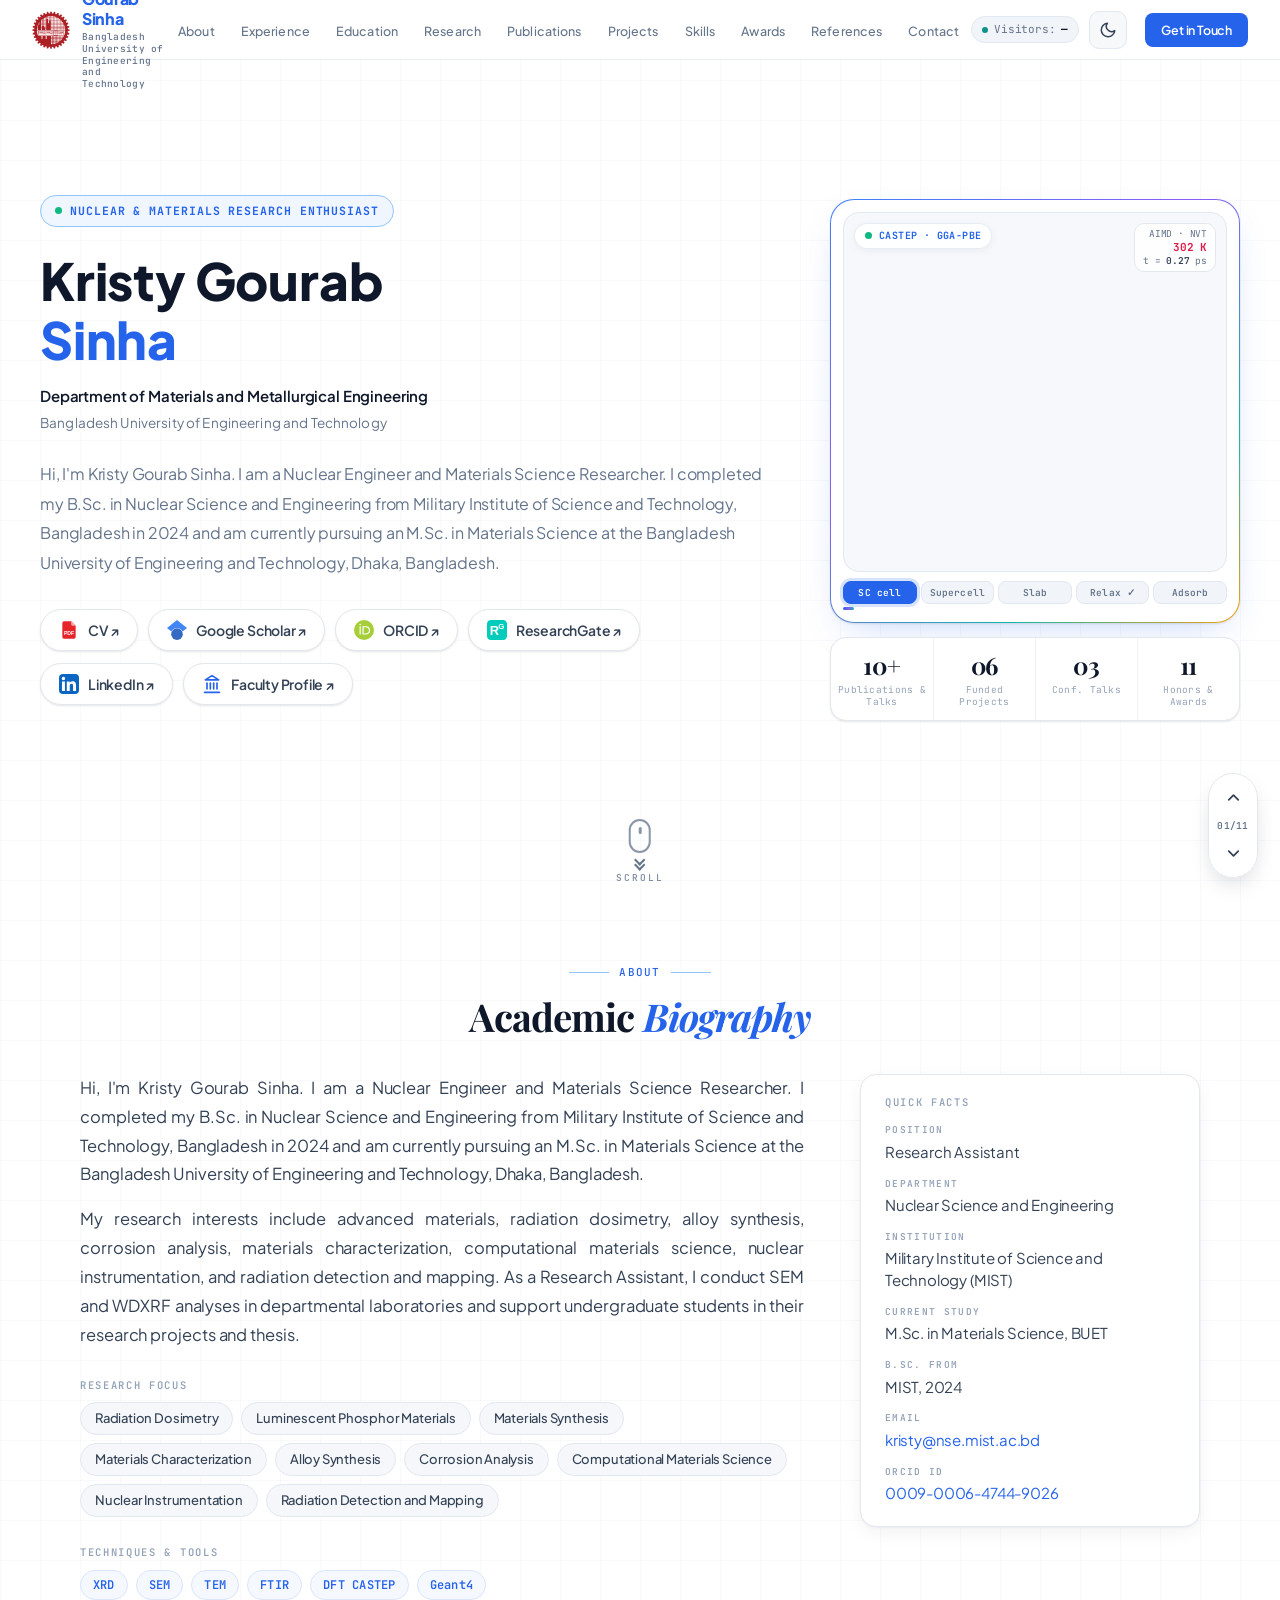
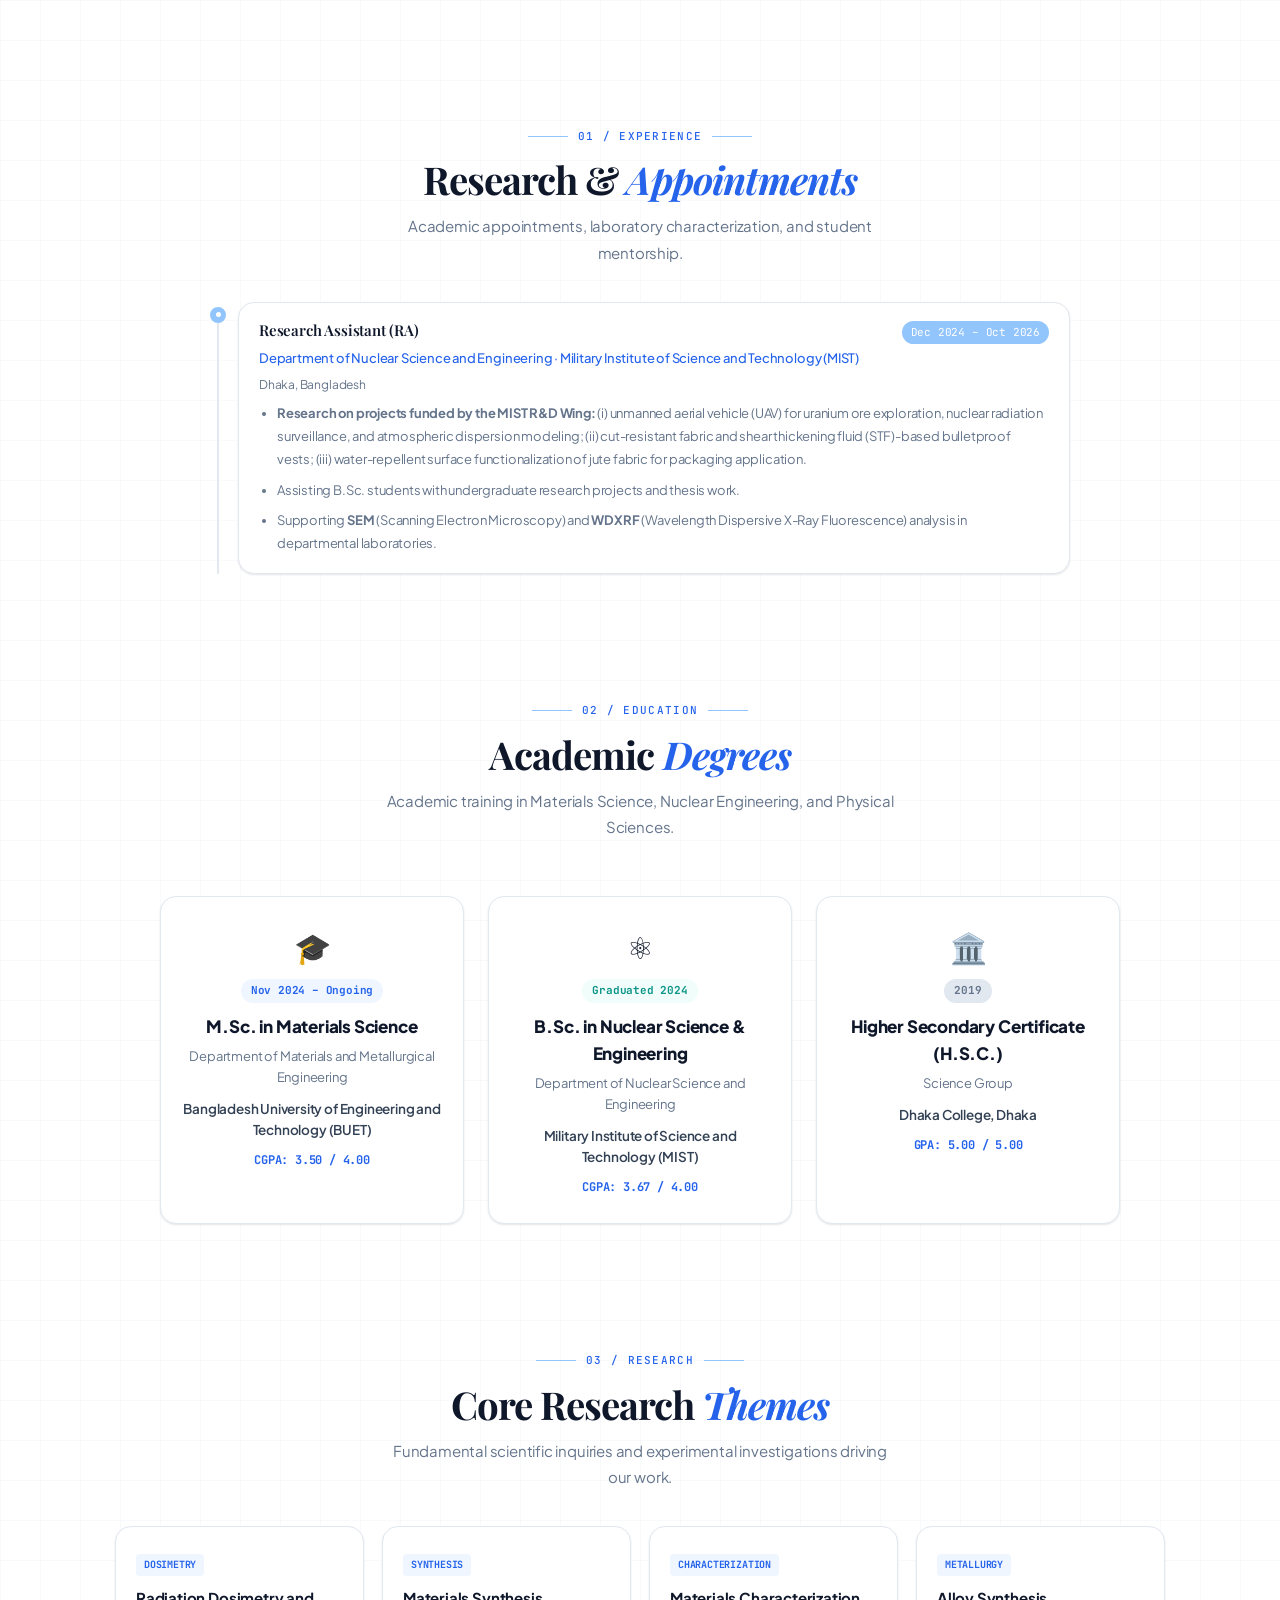
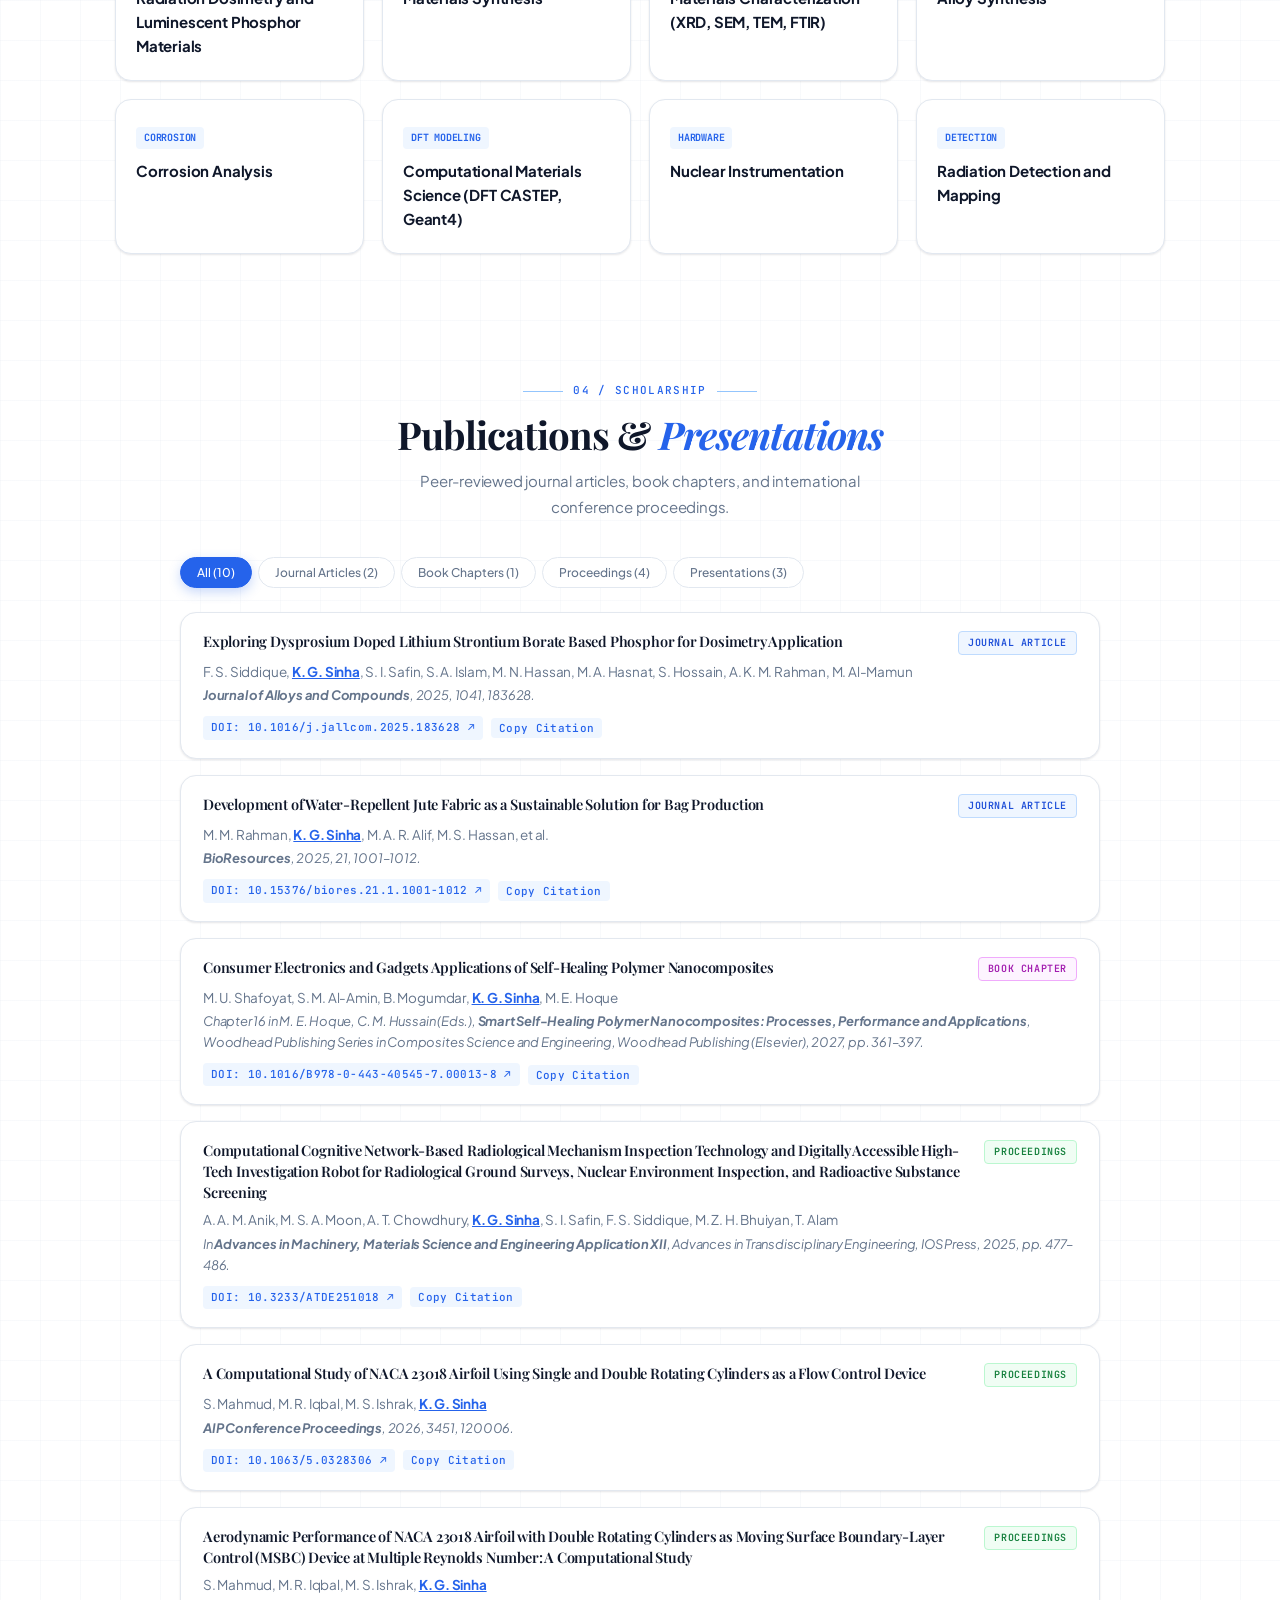
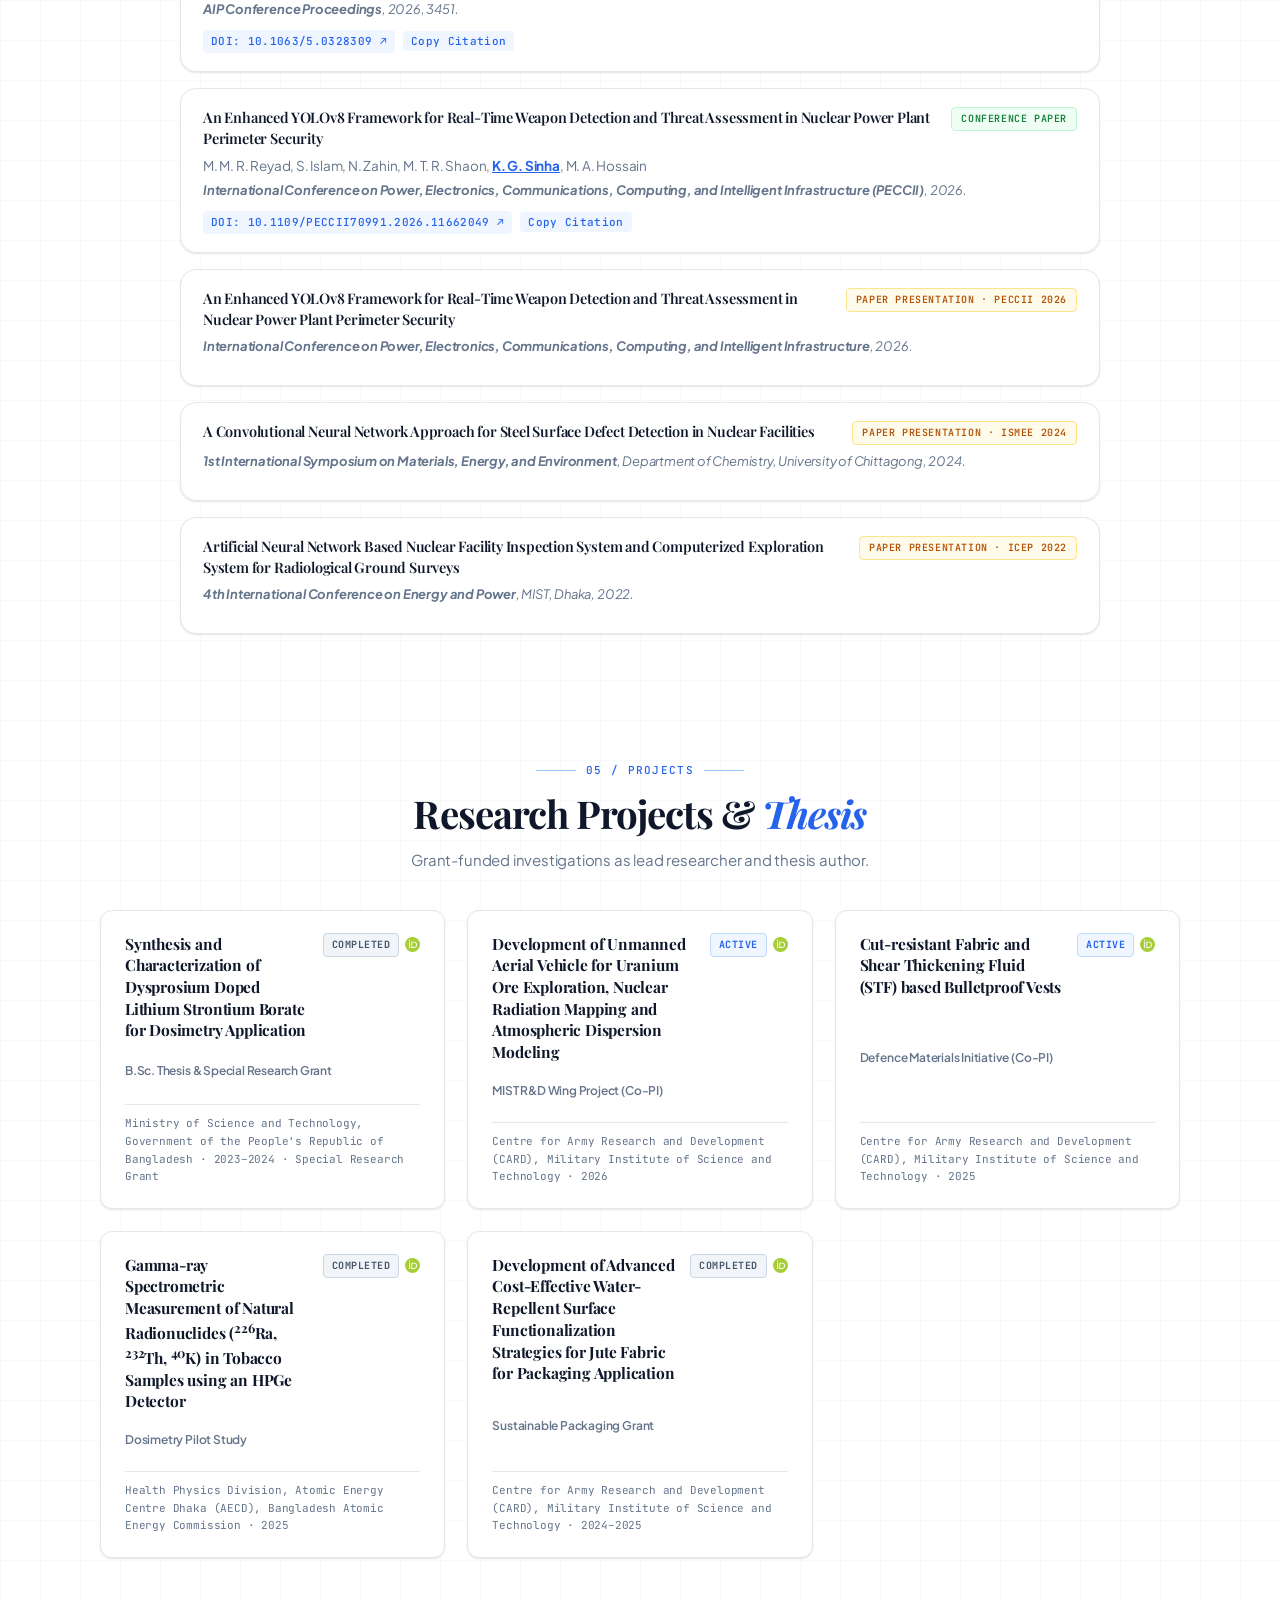
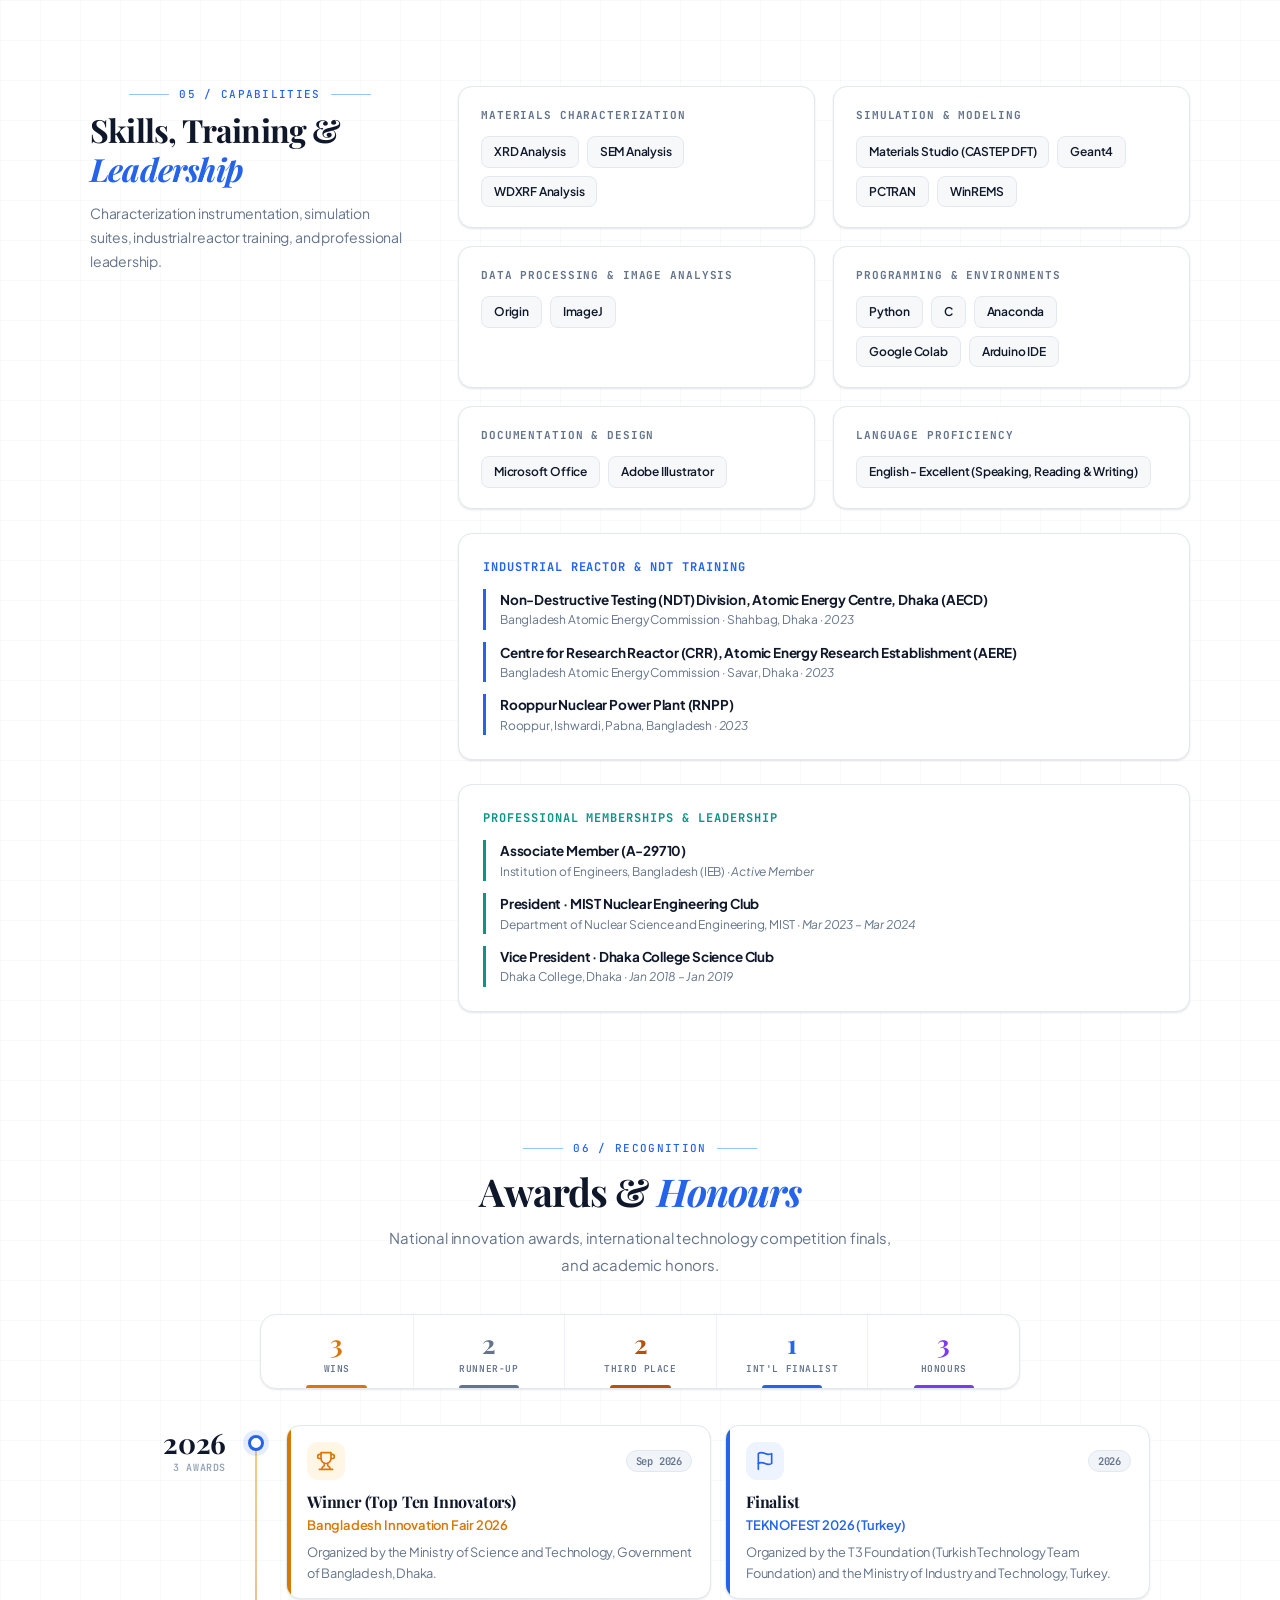
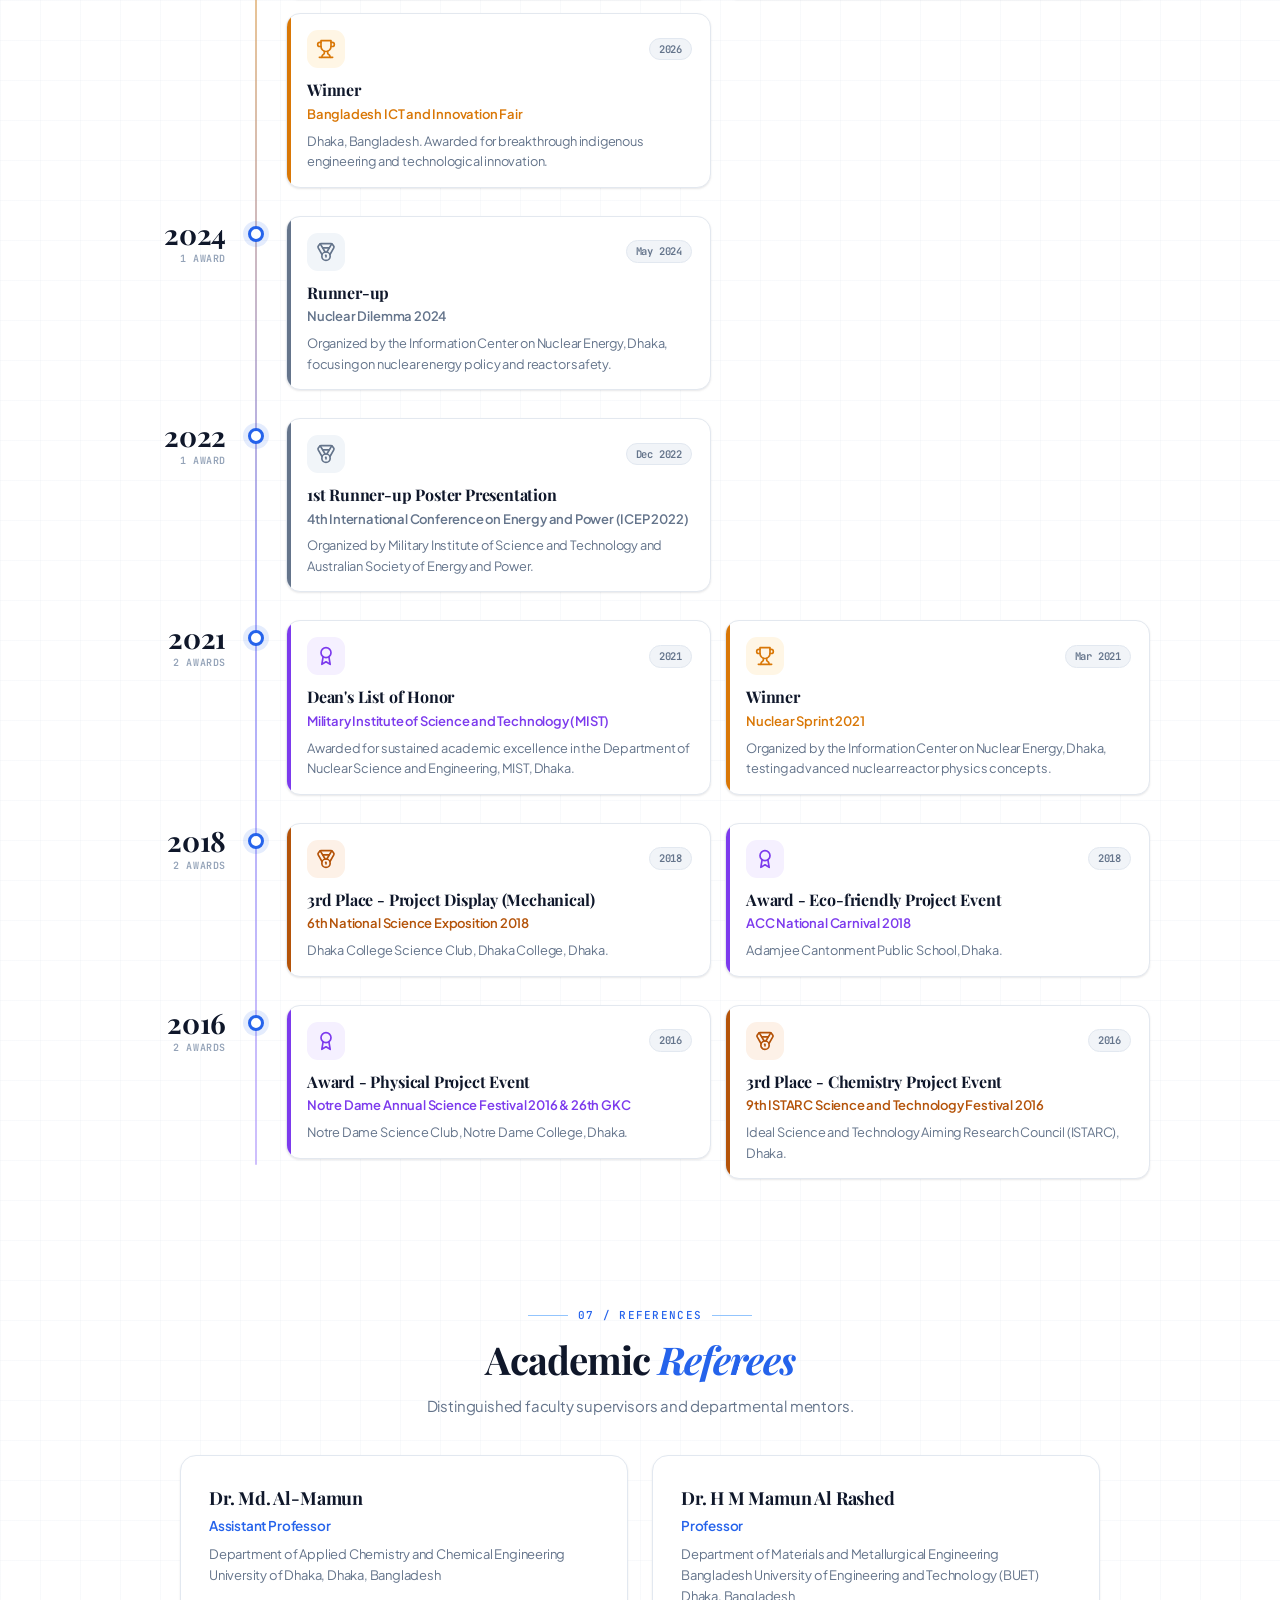
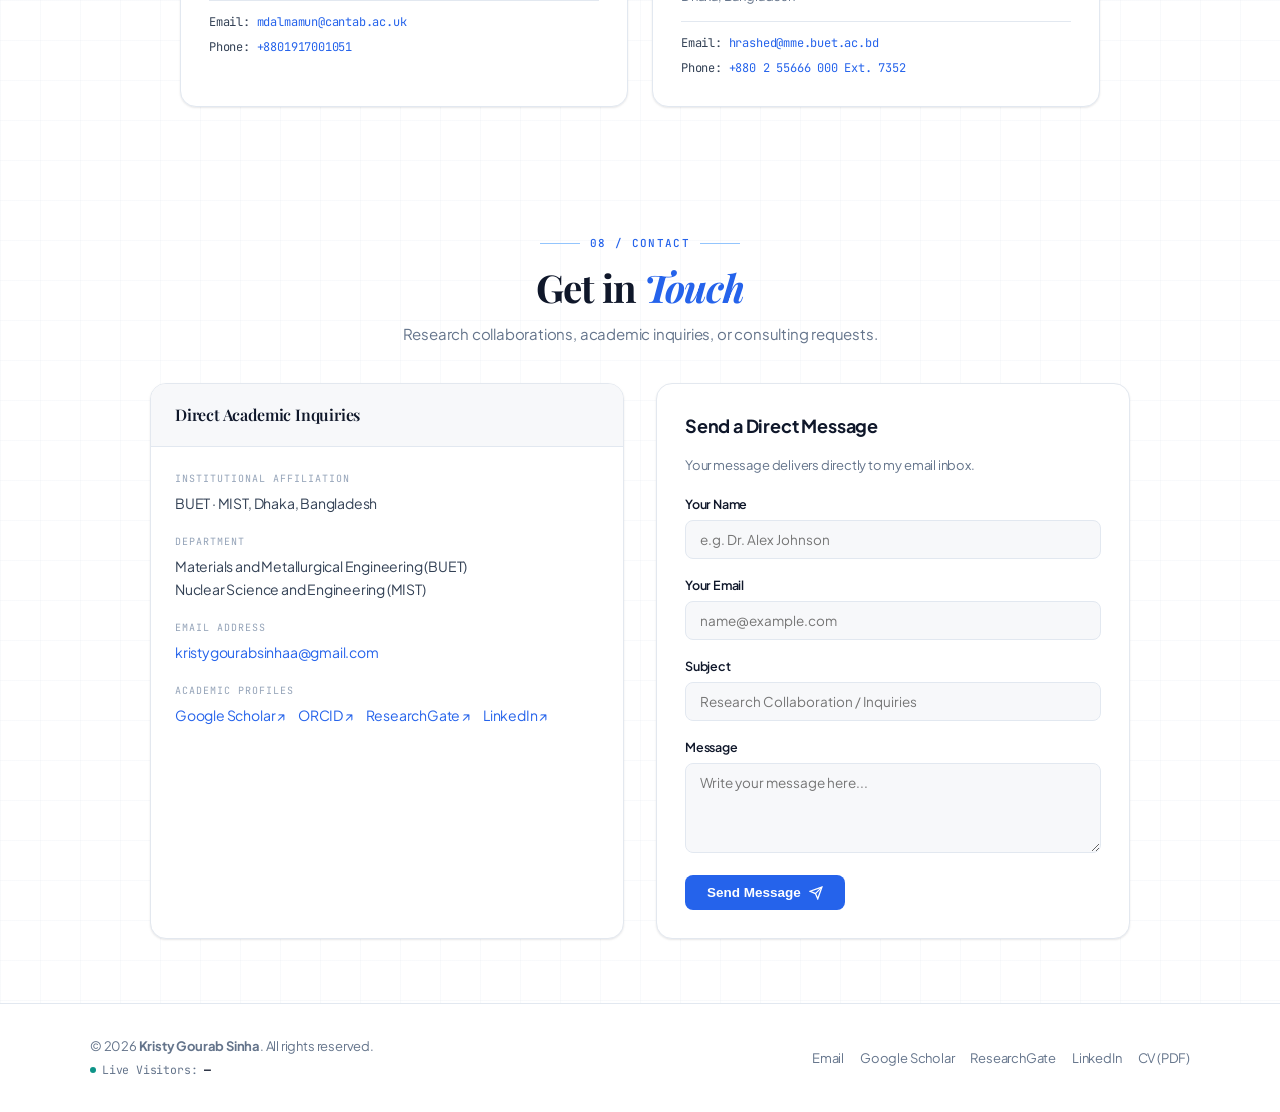
==== commit c9bc4c28: "ICEP 2022 award: add full stop to organizer line" ====
--- a/index.html
+++ b/index.html
@@ -2787,7 +2787,7 @@
                 <div class="aw-top"><span class="aw-medal" aria-hidden="true"><svg viewBox="0 0 24 24" fill="none" stroke="currentColor" stroke-width="2" stroke-linecap="round" stroke-linejoin="round"><path d="M7.21 15 2.66 7.14a2 2 0 0 1 .13-2.2L4.4 2.8A2 2 0 0 1 6 2h12a2 2 0 0 1 1.6.8l1.6 2.14a2 2 0 0 1 .14 2.2L16.79 15"/><path d="M11 12 5.12 2.2"/><path d="m13 12 5.88-9.8"/><path d="M8 7h8"/><circle cx="12" cy="17" r="5"/><path d="M12 18v-2h-.5"/></svg></span><span class="aw-date">Dec 2022</span></div>
                 <h3 class="aw-title">1st Runner-up Poster Presentation</h3>
                 <div class="aw-event">4th International Conference on Energy and Power (ICEP 2022)</div>
-                <p class="aw-desc">Organized by Military Institute of Science and Technology and Australian Society of Energy and Power</p>
+                <p class="aw-desc">Organized by Military Institute of Science and Technology and Australian Society of Energy and Power.</p>
               </article>
             </div>
           </div>
